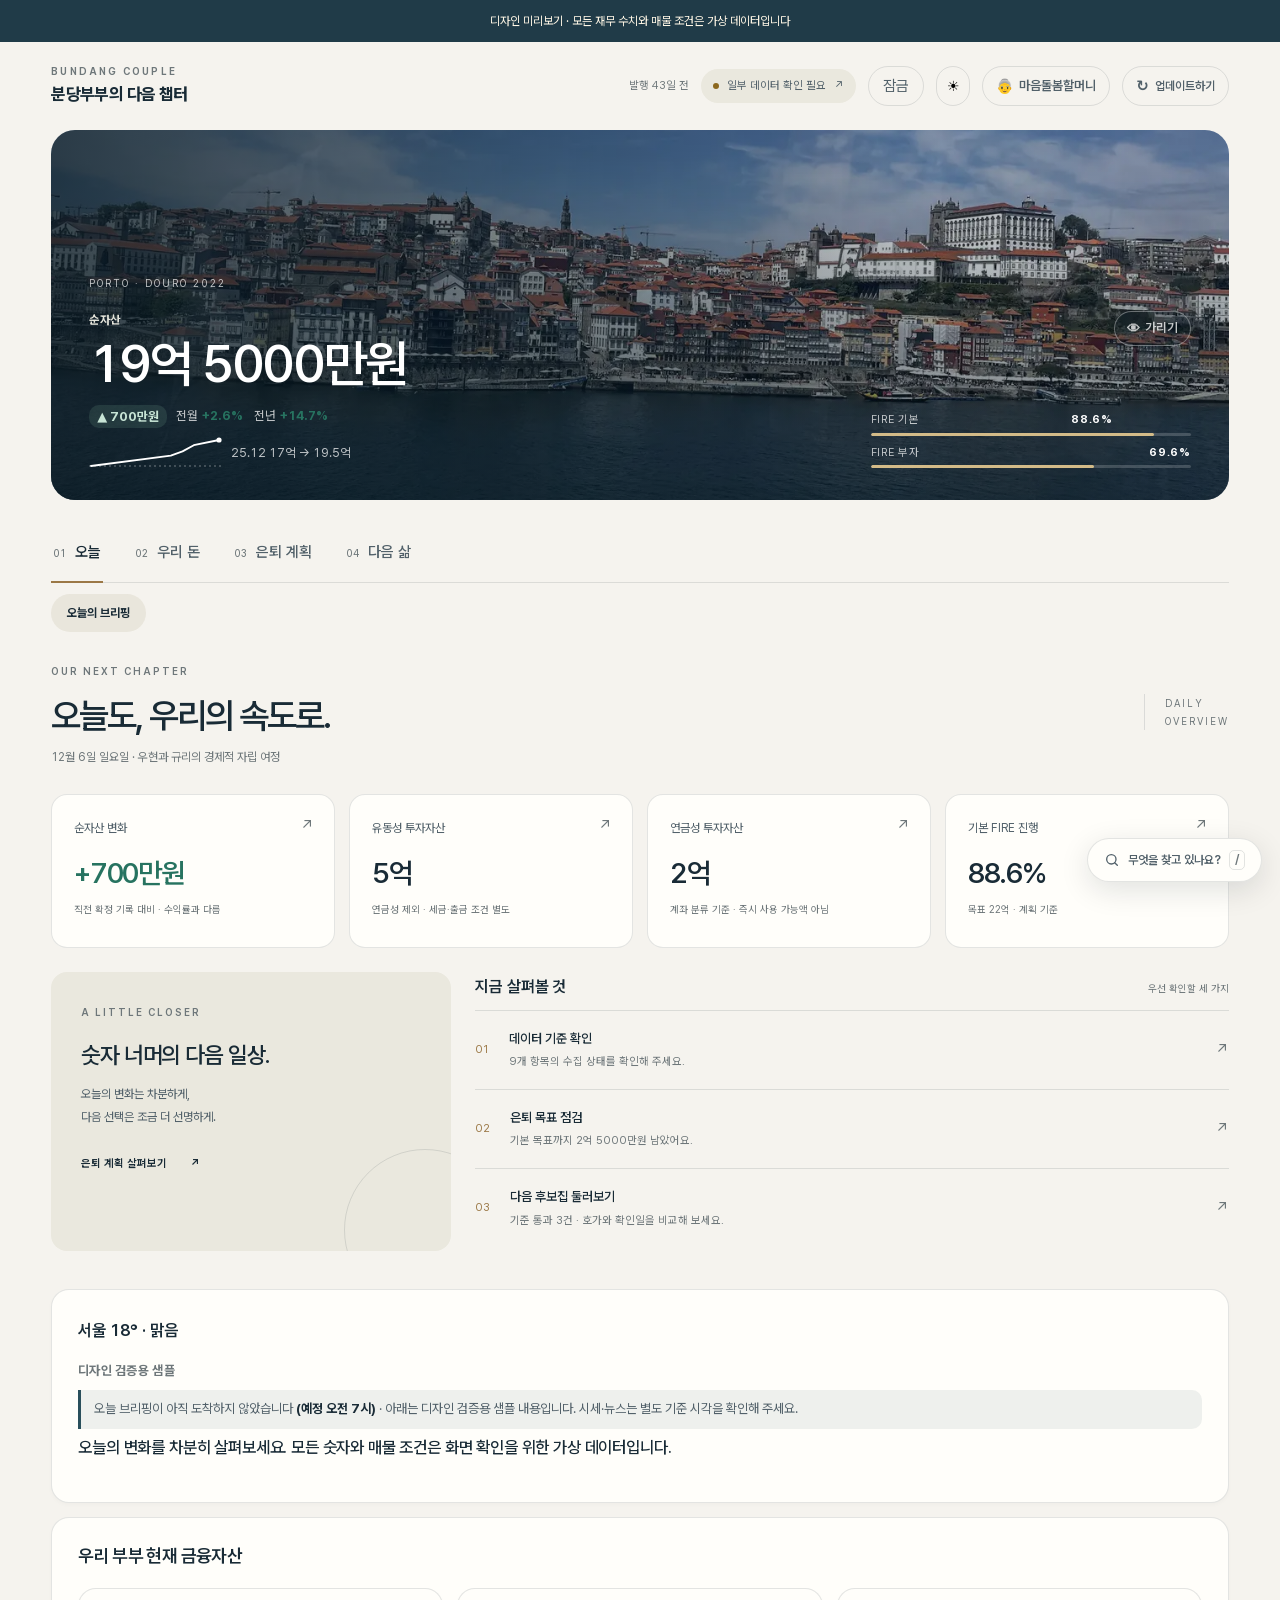
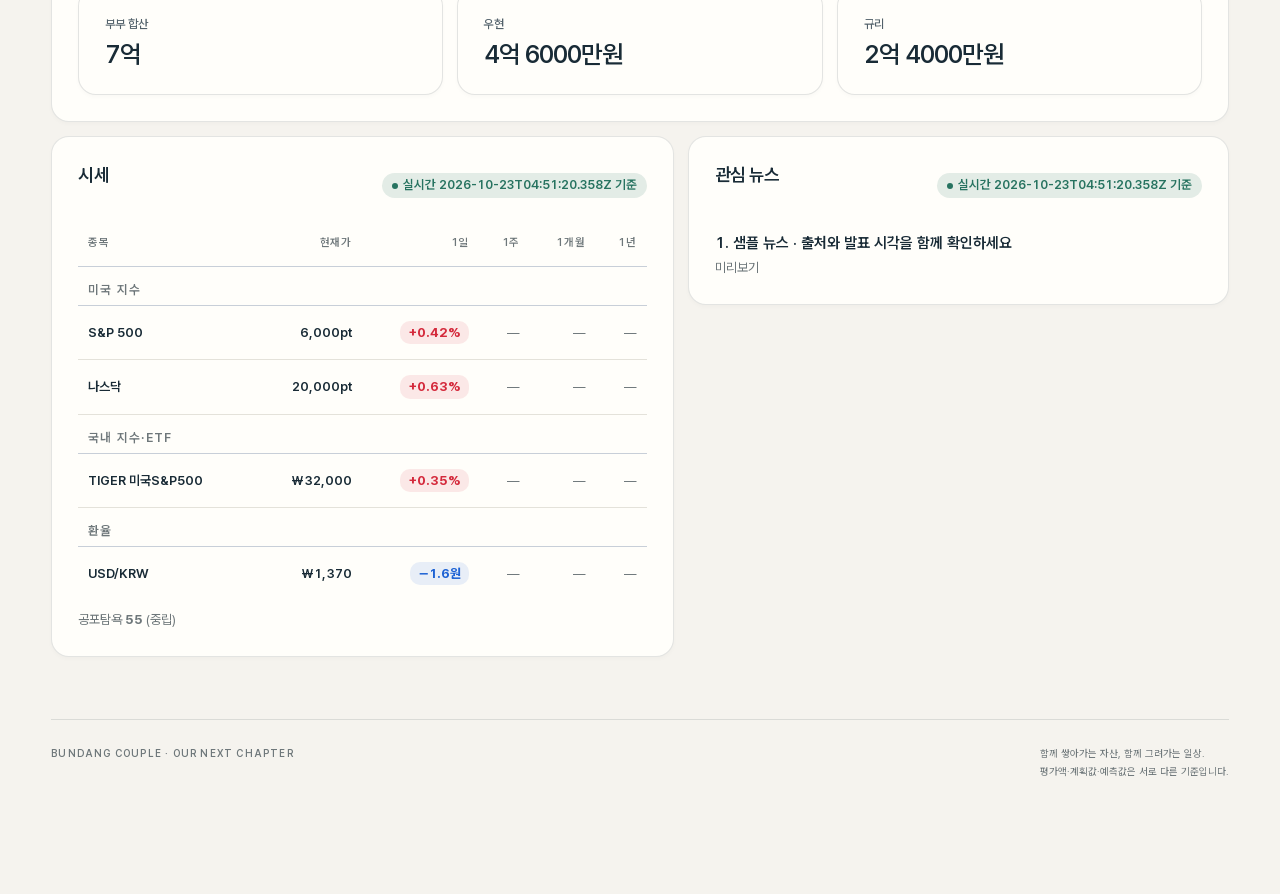
==== docs/preview-redesign/index.html @ 870671a9 "chore: add isolated synthetic redesign preview for visual QA" ====
<!DOCTYPE html>
<html lang="ko">
<head><base href="../"><meta name="robots" content="noindex,nofollow">
<meta charset="utf-8">
<meta name="viewport" content="width=device-width, initial-scale=1">
<meta name="robots" content="noindex">
<title>분당부부 대시보드</title>
<meta name="description" content="분당부부의 자산·FIRE 진척과 이사 후보를 한 화면에서 봅니다. 비밀번호로 잠긴 개인 대시보드입니다.">
<meta name="color-scheme" content="light dark">
<!-- 주소창·상태바 색을 페이지 배경과 맞춘다. 안 맞으면 모바일에서 위아래가 따로 논다. -->
<meta name="theme-color" content="#f6f7f9" media="(prefers-color-scheme: light)">
<meta name="theme-color" content="#0b0e12" media="(prefers-color-scheme: dark)">
<meta name="format-detection" content="telephone=no">
<!-- 홈 화면에 추가했을 때 브라우저 크롬 없이 앱처럼 뜬다 -->
<link rel="manifest" href="manifest.webmanifest">
<meta name="apple-mobile-web-app-capable" content="yes">
<meta name="apple-mobile-web-app-status-bar-style" content="black-translucent">
<meta name="apple-mobile-web-app-title" content="분당부부">
<!-- 파비콘은 외부 파일 없이 SVG 데이터 URI로. 요청 하나를 아끼고 다크에서도 또렷하다. -->
<link rel="icon" href="data:image/svg+xml,%3Csvg xmlns='http://www.w3.org/2000/svg' viewBox='0 0 64 64'%3E%3Crect width='64' height='64' rx='14' fill='%231f5fd0'/%3E%3Cpath d='M14 42 L26 28 L36 36 L50 20' fill='none' stroke='white' stroke-width='6' stroke-linecap='round' stroke-linejoin='round'/%3E%3C/svg%3E">
<link rel="apple-touch-icon" href="data:image/svg+xml,%3Csvg xmlns='http://www.w3.org/2000/svg' viewBox='0 0 64 64'%3E%3Crect width='64' height='64' rx='14' fill='%231f5fd0'/%3E%3Cpath d='M14 42 L26 28 L36 36 L50 20' fill='none' stroke='white' stroke-width='6' stroke-linecap='round' stroke-linejoin='round'/%3E%3C/svg%3E">
<!-- 히어로 이미지에 <link rel=preload>를 걸지 않는다. 크롬의 preload 스캐너는 뷰포트가
     정해지기 전에 돌아 media 조건을 무시하고 양쪽 파일을 다 받아버린다(실측 확인).
     이 페이지는 CSS가 통째로 인라인이라 스타일시트 왕복이 없어 preload 이득도 거의 없다. -->
<style>
  /* Pretendard 가변 — KS X 1001 한글 2,350자 + 라틴 + 명리 한자로 직접 서브셋(441KB).
     CDN을 쓰지 않는다: 외부 요청 0개 원칙을 지키고, 서드파티가 죽어도 글자가 안 깨진다.
     원본 2,057KB에서 줄인 것이고, 가변 1종(441KB)이 정적 3종(559KB)보다 가벼우면서
     이 페이지가 쓰는 400~800 굵기를 전부 커버한다.
     tnum을 살려 뒀다 — 숫자 자리 맞춤이 여기 달려 있어 본문·숫자를 한 폰트로 통일했다.
     swap: 폰트가 오기 전에도 시스템 글꼴로 먼저 읽힌다(빈 화면 없음). */
  @font-face {
    font-family: "Pretendard Subset";
    src: url("assets/font/pretendard-subset.woff2") format("woff2");
    font-weight: 45 930;
    font-style: normal;
    font-display: swap;
  }
  :root {
    /* 색 — 표면/잉크
       중립을 액센트(파랑) 쪽으로 살짝 기울인 냉색으로. 따뜻한 회색은 문서 느낌이 강했고,
       금융 계기판은 차가운 중립이 '정밀하다'는 인상을 준다. 액센트 계열은 그대로 잇는다. */
    --surface-1: #ffffff; --page: #f6f7f9;
    --ink-1: #11151b; --ink-2: #4a525e; --ink-muted: #87909c;
    --grid: #e0e4ea; --baseline: #c8cfd8; --border: rgba(17,21,27,0.10);
    /* 색 — 의미 */
    --pos: #0a7a3d; --neg: #c14340; --accent: #1f5fd0; --warn: #a9741a;

    /* 테마를 따르지 않는 색 — 아래 둘은 의도적으로 고정이다.
       ① 인트로: 항상 어두운 사진 위에 얹히므로 라이트/다크와 무관하다.
          테마 블록에 넣으면 라이트 모드에서 히어로가 깨진다.
       ② 스티키 메모: 종이 메모의 파스텔이라 테마가 바뀌어도 종이는 노랗다. */
    --intro-bg: #0a1826;
    --intro-sky-1: #2f6f9c; --intro-sky-2: #235c85;
    --intro-deep-1: #16466f; --intro-deep-2: #1e5680; --intro-deep-3: #17496a;
    --intro-deep-4: #103a54; --intro-deep-5: #0b2b3d;
    --intro-btn-ink: #123049;
    --intro-msg: #ffd6d1;
    --sticky-paper: #FFE08A; --sticky-cat: #7a5c00; --sticky-ink: #37322b;
    /* 의미색 배경 틴트 — 등락을 '색'만이 아니라 '형태(칩)'로도 읽히게 한다.
       색각 특성과 무관하게 훑을 때 시선에 걸리는 것이 목적. */
    --pos-bg: rgba(10,122,61,.10); --neg-bg: rgba(193,67,64,.10); --warn-bg: rgba(169,116,26,.12);
    /* 시세 방향 — 국내 증권 관례(상승 빨강·하락 파랑). --pos/--neg(우리에게 좋은가)와 다른 질문이다 */
    --rise: #d42a3c; --fall: #1d62d4; --rise-bg: rgba(212,42,60,.10); --fall-bg: rgba(29,98,212,.10);
    --accent-bg: rgba(31,95,208,.08);
    /* 색 — 자산 카테고리 (차트·칩 공용) */
    --c-re: #2a78d6; --c-us: #17a074; --c-kr: #e0961a; --c-cash: #0a9668;
    --c-vi: #6d5cd6; --c-debt: #c0645f;
    /* '지금 vs 은퇴' 비교 막대 전용 — 항목 색을 쓰지 않고 두 계열만 구분한다 */
    --cmp-now: #b9b7ae; --cmp-ret: #2a78d6;
    /* 표지 위를 지나가는 탭바의 유리 배경 */
    --nav-bg: rgba(252,252,251,.88);
    /* 내비게이션 전용 팔레트 — 제네시스식으로 조용하게. 시그니처는 구리색 한 줄이고,
       선택 표시는 색으로 소리치지 않고 '판(plate)'을 깔아 층을 만든다.
       --accent(파랑)를 쓰지 않는 이유: 그 파랑은 링크·포커스링의 색이라, 내비까지
       같은 색을 쓰면 '누를 수 있는 것'과 '지금 여기'가 한 색으로 뭉갠다. */
    --nav-accent: #9a6a3c;                  /* 구리 */
    /* 판을 흰색으로 두면 바 자체가 이미 거의 흰색이라 보이지 않는다.
       구리에서 파생한 옅은 톤을 깔아, 선택 표시와 시그니처를 한 몸으로 만든다. */
    --nav-on-bg: rgba(154,106,60,.10);
    --nav-on-line: rgba(154,106,60,.32);
    --nav-hover: rgba(17,21,27,.045);
    /* 하위호환 별칭 */
    --up: var(--pos); --down: var(--neg);
    /* ── 타이포 — 크기가 아니라 '역할'로 쓴다 ──────────────────────────────
       종전 스케일은 아래쪽에 뭉쳐 있었다. 13/12.5/11.5는 1.5px 안에 세 단계가
       겹쳐 사실상 구분이 안 되는데 전체 사용의 84%가 거기 몰렸고, 정작 h2(카드 제목)가
       본문과 같은 13px이라 위계가 없었다. 그래서 중간을 열고 아래를 정리한다.
         대제목 h1 › 중제목 h2 › 소제목 h3 › 본문 › 설명글 › 보조
       숫자는 제목과 다른 리듬이 필요해 별도 축(num-*)으로 뗀다. */
    --fs-display: clamp(32px, 5.2vw, 44px);  /* 인트로 히어로 */
    --fs-h1: 26px;      /* 대제목 — 사이트 타이틀 */
    --fs-h2: 19px;      /* 중제목 — 카드 제목 */
    --fs-h3: 16.5px;      /* 소제목 — 카드 안 구획·강조 라벨 */
    --fs-nav: 17px;     /* 탭 — 전역 길잡이라 본문보다 확실히 크게 */
    --fs-body: 14.5px;  /* 본문 · 표 셀 */
    --fs-cap: 13.5px;   /* 설명글 · 캡션 */
    --fs-micro: 12.5px; /* 배지 · 단위 — 최소한만 */
    --fs-num-xl: 32px;  /* 대표 KPI */
    --fs-num-lg: 25px;  /* 일반 KPI */
    --fs-num-md: 19.5px;  /* 보조 수치 */
    /* 하위호환 별칭 — 옛 이름을 새 역할로 잇는다 */
    --fs-hero: var(--fs-display); --fs-1: var(--fs-num-xl); --fs-2: var(--fs-num-lg);
    --fs-3: var(--fs-num-md); --fs-4: var(--fs-h3);
    --fs-sm: var(--fs-cap); --fs-xs: var(--fs-micro);
    /* 서체 축 — 본문(sans)과 데이터(mono)를 역할로 가른다.
       라벨·단위·시각·표 헤더를 모노+대문자+자간으로 쓰면 본문과 층이 갈리면서
       '계기판'의 인상이 생긴다. 웹폰트를 링크하면 CSP/오프라인에서 조용히 깨지므로
       설치 폰트 스택만 쓴다. */
    --sans: "Pretendard Subset", "Pretendard Variable", Pretendard,
            system-ui, -apple-system, "Segoe UI", "Apple SD Gothic Neo", sans-serif;
    /* 숫자도 같은 글꼴로. Pretendard에 tnum이 있어 자리가 맞고, OS마다 다른
       모노 스택을 쓰지 않아 화면이 어디서나 같아진다. */
    --mono: "Pretendard Subset", "Pretendard Variable", Pretendard,
            ui-monospace, "SF Mono", "Cascadia Mono", Consolas, monospace;
    /* 형태 */
    --r: 12px; --r-sm: 8px; --r-pill: 999px;
    --shadow: 0 1px 2px rgba(11,11,11,.04);
    --shadow-lift: 0 6px 18px rgba(11,11,11,.07);
    --flow-hi: rgba(42,120,214,.07);
    /* 움직임 — 한 곳에서 관리해 화면 전체가 같은 호흡으로 움직이게 */
    --ease: cubic-bezier(.22, .61, .36, 1);      /* 부드럽게 감속 */
    --ease-out: cubic-bezier(.16, 1, .3, 1);     /* 크게 튀어나오듯 */
    --dur-1: .16s; --dur-2: .28s; --dur-3: .45s;
  }
  /* 다크 팔레트 — OS 설정(수동 미지정 시) 또는 수동 토글(data-theme=dark) */
  @media (prefers-color-scheme: dark) { :root:not([data-theme]) {
      --surface-1: #141920; --page: #0b0e12;
      --ink-1: #eef1f5; --ink-2: #b3bcc8; --ink-muted: #7d8794;
      --grid: #242c36; --baseline: #38424e; --border: rgba(255,255,255,0.10);
      --pos: #3cb96a; --neg: #e0706c; --accent: #5b95ee; --warn: #d09a3a;
      --pos-bg: rgba(60,185,106,.14); --neg-bg: rgba(224,112,108,.14); --warn-bg: rgba(208,154,58,.16);
      --rise: #ff6b6f; --fall: #6aa6ff; --rise-bg: rgba(255,107,111,.15); --fall-bg: rgba(106,166,255,.15);
      --accent-bg: rgba(91,149,238,.13);
      --c-re: #4a92ea; --c-us: #22b184; --c-kr: #d99b2c; --c-cash: #17a877;
      --c-vi: #9689ec; --c-debt: #d68a86;
      --cmp-now: #55544f; --cmp-ret: #4a92ea;
      --nav-bg: rgba(20,20,19,.86);
      --nav-accent: #c89b6a;                /* 어두운 바탕에선 구리를 한 단계 밝게 */
      --nav-on-bg: rgba(200,155,106,.15);
      --nav-on-line: rgba(200,155,106,.34);
      --nav-hover: rgba(255,255,255,.05);
      --shadow: none; --shadow-lift: 0 6px 20px rgba(0,0,0,.45);
      --flow-hi: rgba(74,146,234,.12);
  } }
  :root[data-theme="dark"] {
      --surface-1: #141920; --page: #0b0e12;
      --ink-1: #eef1f5; --ink-2: #b3bcc8; --ink-muted: #7d8794;
      --grid: #242c36; --baseline: #38424e; --border: rgba(255,255,255,0.10);
      --pos: #3cb96a; --neg: #e0706c; --accent: #5b95ee; --warn: #d09a3a;
      --pos-bg: rgba(60,185,106,.14); --neg-bg: rgba(224,112,108,.14); --warn-bg: rgba(208,154,58,.16);
      --rise: #ff6b6f; --fall: #6aa6ff; --rise-bg: rgba(255,107,111,.15); --fall-bg: rgba(106,166,255,.15);
      --accent-bg: rgba(91,149,238,.13);
      --c-re: #4a92ea; --c-us: #22b184; --c-kr: #d99b2c; --c-cash: #17a877;
      --c-vi: #9689ec; --c-debt: #d68a86;
      --cmp-now: #55544f; --cmp-ret: #4a92ea;
      --nav-bg: rgba(20,20,19,.86);
      --nav-accent: #c89b6a;                /* 어두운 바탕에선 구리를 한 단계 밝게 */
      --nav-on-bg: rgba(200,155,106,.15);
      --nav-on-line: rgba(200,155,106,.34);
      --nav-hover: rgba(255,255,255,.05);
      --shadow: none; --shadow-lift: 0 6px 20px rgba(0,0,0,.45);
      --flow-hi: rgba(74,146,234,.12);
  }
  /* data-theme="light"는 별도 변수 불필요 — :root 기본(라이트)이 그대로 적용되고
     위 OS-다크 규칙은 :not([data-theme])라 무효화된다 */
  * { box-sizing: border-box; margin: 0; }
  body {
    background: var(--page); color: var(--ink-1);
    font-family: var(--sans);
    /* tnum·kern을 폰트 차원에서 켠다. tabular-nums만으로는 폰트가 지원해도
       브라우저가 늘 적용하지는 않는다. */
    font-feature-settings: "tnum" 1, "kern" 1;
    font-size: var(--fs-body); line-height: 1.5;
    --pad: 20px;   /* 표지·탭바가 이 여백을 뚫고 화면 끝까지 나갈 때 쓴다 */
    padding: 22px var(--pad) 60px; max-width: 1200px; margin: 0 auto;
    -webkit-font-smoothing: antialiased;
  }

  /* ── 데이터 표기 유틸 ──────────────────────────────────────────────────
     .u-mono  : 라벨·단위·시각 등 '기계가 읽어준 값'에 붙이는 축
     .chip    : 등락을 형태로 감싼다 (색만으로 의미를 지지 않게)
     .live-dot: 실시간 여부를 점 하나로 — 문구보다 먼저 눈에 걸린다 */
  .u-mono { font-family: var(--mono); font-variant-numeric: tabular-nums; }
  .u-label { font-family: var(--mono); font-size: var(--fs-micro); font-weight: 700;
             letter-spacing: .1em; text-transform: uppercase; color: var(--ink-muted); }
  /* 이름 주의: 표 안 `td .chip`은 이미 8×8 범례 점으로 쓰이고 있다.
     같은 이름을 쓰면 표에서 짓눌리므로 등락 칩은 .delta-chip으로 분리한다. */
  .delta-chip { display: inline-flex; align-items: center; gap: 4px; font-weight: 700;
          font-size: var(--fs-cap); padding: 2px 8px; border-radius: var(--r-sm);
          font-variant-numeric: tabular-nums; white-space: nowrap; }
  .delta-chip.up { background: var(--pos-bg); color: var(--pos); }
  .delta-chip.dn { background: var(--neg-bg); color: var(--neg); }
  .delta-chip.flat { background: var(--accent-bg); color: var(--ink-2); }
  /* 표 안에서도 배경 틴트가 유지되도록 크기 규칙을 명시적으로 되돌린다 */
  td .delta-chip { width: auto; height: auto; border-radius: var(--r-sm); margin-right: 0; vertical-align: baseline; }

  /* 헤더 */
  header { display: flex; flex-wrap: wrap; align-items: center; gap: 8px 12px; margin-bottom: 20px; }
  h1 { font-size: var(--fs-h1); font-weight: 750; letter-spacing: -0.02em; }
  /* 화면에는 없고 스크린리더만 읽는 라벨 */
  .sr-only { position:absolute; width:1px; height:1px; padding:0; margin:-1px;
             overflow:hidden; clip:rect(0 0 0 0); white-space:nowrap; border:0; }
  .meta { color: var(--ink-muted); font-size: var(--fs-cap); font-variant-numeric: tabular-nums; }
  /* 헤더 상태 — '지금 값인가'를 점 하나로 먼저 말한다 */
  #updated { display: inline-flex; align-items: center; gap: 10px; flex-wrap: wrap; }
  .hdr-live { display: inline-flex; align-items: center; gap: 5px; font-family: var(--mono);
              font-size: var(--fs-micro); font-weight: 700; letter-spacing: .04em;
              color: var(--pos); background: var(--pos-bg); padding: 3px 9px; border-radius: var(--r-pill); }
  /* 20분이 넘으면 초록을 거둔다 — 10분 주기가 멈췄다는 신호다 */
  .hdr-live.stale { color: var(--warn); background: var(--warn-bg, transparent); }
  .hdr-live { cursor: help; }
  .hdr-live .dot { width: 6px; height: 6px; border-radius: 50%; background: currentColor; }
  /* 두 시각이 붙어 읽히지 않게 — '실시간 10:00스냅샷 07:51'로 뭉쳐 보였다 */
  .hdr-snap { font-family: var(--mono); font-size: var(--fs-micro); color: var(--ink-muted);
    margin-left: 10px; padding-left: 10px; border-left: 1px solid var(--border); }
  #theme { margin-left: auto; width: 34px; height: 34px; display: inline-flex; align-items: center; justify-content: center;
           font-size: var(--fs-h3); cursor: pointer; background: var(--surface-1); border: 1px solid var(--border);
           border-radius: var(--r-sm); transition: border-color .15s; padding: 0; }
  #theme:hover { border-color: var(--accent); }
  /* 🌙 오른쪽에 붙는 것들은 저마다 auto를 갖지 않게 한다 — 하나라도 auto면 그 앞에서
     간격이 벌어져 버튼들이 흩어진다. 밀어내는 역할은 #theme 하나가 맡는다. */
  #theme ~ #granny, #theme ~ #refresh { margin-left: 0; }
  /* 높이를 못 박는다 — a는 content-box, button은 border-box라 같은 padding으로도
     2px 어긋나 나란히 두면 눈에 띈다. */
  #granny, #refresh { box-sizing: border-box; height: 34px;
             display: inline-flex; align-items: center; gap: 6px;
             font-family: inherit; font-size: var(--fs-sm); font-weight: 600; color: var(--ink-2); cursor: pointer;
             background: var(--surface-1); border: 1px solid var(--border); border-radius: var(--r-sm); padding: 0 13px;
             transition: color .15s, border-color .15s; }
  #refresh { margin-left: auto; }
  #granny { text-decoration: none; }
  #granny:hover, #refresh:hover { border-color: var(--accent); color: var(--accent); }
  #refresh:disabled { cursor: default; opacity: .6; }
  #refresh .ic { font-size: var(--fs-body); line-height: 1; }
  #refresh.spin .ic { animation: spin .8s linear infinite; }
  @keyframes spin { to { transform: rotate(360deg); } }

  #toast { position: fixed; left: 50%; bottom: 26px; transform: translateX(-50%) translateY(20px);
           background: var(--ink-1); color: var(--page); font-size: var(--fs-body); font-weight: 500;
           padding: 10px 18px; border-radius: var(--r-pill); opacity: 0; pointer-events: none;
           transition: opacity .25s, transform .25s; z-index: 30; }
  #toast.on { opacity: 1; transform: translateX(-50%) translateY(0); }
  /* 업데이트 직후 짧은 하이라이트 */
  .flash-in { animation: flashIn .7s ease; }
  #updated.flash-in { animation: flashText .9s ease; }
  @keyframes flashIn { 0% { opacity: .35; } 100% { opacity: 1; } }
  @keyframes flashText { 0%,100% { color: var(--ink-muted); } 30% { color: var(--pos); font-weight: 700; } }

  /* ── 히어로 밴드 ────────────────────────────────────────────────────────
     표면 3단계 중 최상위. 좌측 액센트 레일 + 옅은 그라데이션으로 '여기가 제일 중요'를
     형태로 말한다 (일반 카드는 테두리만, 하위 블록은 여백만). */
  .heroband { background: var(--surface-1); border: 1px solid var(--border);
              border-left: 3px solid var(--accent); border-radius: var(--r);
              padding: 15px 18px; margin-bottom: 16px; box-shadow: var(--shadow);
              background-image: linear-gradient(180deg, var(--accent-bg), transparent 62%);
              display: grid; gap: 14px 26px; grid-template-columns: 1fr; align-items: center; }
  @media (min-width: 720px) { .heroband { grid-template-columns: minmax(210px, auto) 1fr; } }
  .hb-main .u-label { display: block; margin-bottom: 3px; }
  /* ── 순자산 가리기 ────────────────────────────────────────────────────
     회사에서 열 때 숫자가 대뜸 보이지 않게 접을 수 있다. 값을 지우는 게 아니라
     흐리게 덮는다 — 다시 펼 때 새로 그릴 필요가 없고 카드 높이도 안 흔들린다.
     blur만 쓰면 글자 윤곽으로 자릿수가 읽히므로 색까지 눕혀 완전히 가린다. */
  .heroband { position: relative; cursor: pointer; }
  .heroband .hb-val, .heroband .hb-deltas, .heroband .hb-gauges { transition: filter .18s, opacity .18s; }
  .hb-off .hb-val, .hb-off .hb-deltas, .hb-off .hb-gauges {
    filter: blur(9px); opacity: .30; user-select: none; pointer-events: none; }
  .hb-off .hb-val { color: var(--ink-muted); }
  .hb-toggle { position: absolute; top: 10px; right: 12px; z-index: 2;
    display: inline-flex; align-items: center; gap: 5px; cursor: pointer;
    font-family: inherit; font-size: var(--fs-micro); font-weight: 600;
    color: var(--ink-muted); background: var(--surface-1);
    border: 1px solid var(--border); border-radius: var(--r-pill); padding: 3px 9px; }
  .hb-toggle:hover { color: var(--accent); border-color: var(--accent); }
  /* 넓은 화면에선 이 버튼이 오른쪽 열(FIRE 게이지)의 첫 줄 위에 뜬다 — 'FIRE 기본 76.1%'의
     숫자가 버튼에 가려졌다(2026-10 점검). 첫 머리줄만 버튼 폭만큼 비켜 세로 배치는 그대로 둔다. */
  @media (min-width: 720px) { .hb-gauges > :first-child .hb-g-head { padding-right: 84px; } }
  @media (prefers-reduced-motion: reduce) {
    .heroband .hb-val, .heroband .hb-deltas, .heroband .hb-gauges { transition: none; }
  }
  .hb-val { font-size: var(--fs-num-xl); font-weight: 800; letter-spacing: -.03em;
            line-height: 1.1; font-variant-numeric: tabular-nums; }
  .hb-deltas { display: flex; align-items: center; gap: 9px; flex-wrap: wrap; margin-top: 7px; }
  .hb-sub { font-family: var(--mono); font-size: var(--fs-micro); color: var(--ink-muted);
            display: flex; gap: 11px; flex-wrap: wrap; }
  .hb-sub b { font-weight: 700; font-variant-numeric: tabular-nums; }
  /* FIRE 게이지 — '얼마나 왔나'를 막대로. 숫자만 있을 때보다 진척이 즉시 읽힌다. */
  .hb-gauges { display: grid; gap: 9px; }
  .hb-g-head { display: flex; justify-content: space-between; align-items: baseline;
               font-family: var(--mono); font-size: var(--fs-micro); color: var(--ink-muted);
               letter-spacing: .06em; margin-bottom: 4px; }
  .hb-g-head b { color: var(--ink-1); font-weight: 700; font-variant-numeric: tabular-nums; }
  .hb-track { height: 6px; border-radius: var(--r-pill); background: var(--grid); overflow: hidden; }
  .hb-fill { height: 100%; border-radius: var(--r-pill); }
  @media (prefers-reduced-motion: no-preference) {
    .hb-fill { transition: width var(--dur-3) var(--ease); }
  }

  /* 탭 */
  /* overflow-x:auto 는 CSS 규칙상 overflow-y 도 auto 로 만든다 — 탭 높이가 살짝 넘치면
     세로 스크롤바(▲▼)가 생긴다. y는 hidden으로 막고, 좁은 화면용 가로 스크롤은 남기되 막대는 숨긴다. */
  /* ── 표지 ────────────────────────────────────────────────────────────────
     매일 아침 30초 보는 계기판이라 한 화면을 통째로 쓰지 않는다(62vh). 스크롤 없이도
     순자산이 보이면서, 사진은 사진대로 살아 있는 절충. */
  #cover { position: relative; height: 62svh; min-height: 340px; max-height: 620px;
    margin: -18px calc(-1 * var(--pad)) 0; overflow: hidden;
    display: flex; align-items: flex-end; isolation: isolate; }
  #cover[hidden] { display: none; }
  .cover-stack { position: absolute; inset: 0; z-index: 0; background: #0a1826; }
  /* 두 겹을 겹쳐 두고 서로 페이드 — 교체 순간 배경이 비지 않는다 */
  .cover-layer { position: absolute; inset: 0; overflow: hidden;
    /* 전환 1.0s — 머무는 시간(5s)의 5분의 1. 1.6s이면 슬롯의 3분의 1이 흐릿한
       중간 상태가 되어 사진이 또렷하게 서 있는 시간이 모자란다. */
    opacity: 0; transition: opacity 1.0s var(--ease); will-change: opacity; }
  .cover-layer.on { opacity: 1; }
  /* 세로 사진은 가로 띠에 넣으면 인물만 크게 잘려 배경이 안 보인다. 그래서 사진 전체를
     담고(contain), 남는 좌우는 같은 사진을 흐리게 깔아 메운다. 얼굴이 작아지고
     주변 풍경이 드러난다 — 2026-08-24 요청. 가로 사진은 종전대로 꽉 채운다. */
  .cl-blur, .cl-main { position: absolute; inset: 0; background-repeat: no-repeat; }
  .cl-blur { background-size: cover; background-position: center;
    filter: blur(26px) saturate(115%) brightness(.62); transform: scale(1.14); }
  .cl-main { background-size: cover; }
  .cover-layer.fit .cl-main { background-size: contain; background-position: center; }
  /* 줌 9s — 한 장이 보이는 시간(5s + 전환 1s)에 3분의 2쯤 나아간다.
     24s였을 땐 5분의 1만 재생돼 움직임이 눈에 잡히지 않았다. */
  .cover-layer.kb .cl-main { animation: coverZoom 9s ease-out forwards; }
  @keyframes coverZoom { from { transform: scale(1.06); } to { transform: scale(1); } }
  .cover-layer video { width: 100%; height: 100%; object-fit: cover; display: block; }
  /* 글자가 앉는 아래쪽만 눌러 준다 — 사진 위쪽(하늘)은 그대로 살린다 */
  .cover-scrim { position: absolute; inset: 0; z-index: 1; pointer-events: none;
    background: linear-gradient(180deg, rgba(8,18,28,.30) 0%, rgba(8,18,28,0) 34%,
                rgba(8,18,28,.42) 68%, rgba(8,18,28,.82) 100%); }
  .cover-body { position: relative; z-index: 2; width: 100%;
    padding: 0 var(--pad) 18px; }
  .cover-cap { font-family: var(--mono); font-size: var(--fs-micro); letter-spacing: .14em;
    text-transform: uppercase; color: rgba(255,255,255,.72); margin-bottom: 10px; }
  /* 사진 위에서는 밴드가 유리판이 된다 — 페이지 배경색을 전제로 만든 색을 덮는다 */
  #cover .heroband { background: rgba(12,18,26,.42); border-color: rgba(255,255,255,.16);
    backdrop-filter: blur(14px) saturate(120%); -webkit-backdrop-filter: blur(14px) saturate(120%);
    box-shadow: 0 18px 50px rgba(0,0,0,.35); }
  #cover .heroband, #cover .hb-val, #cover .hb-g-head b { color: #fff; }
  #cover .u-label, #cover .hb-sub, #cover .hb-g-head { color: rgba(255,255,255,.72); }
  #cover .hb-track { background: rgba(255,255,255,.18); }
  #cover .hb-toggle { color: rgba(255,255,255,.75); border-color: rgba(255,255,255,.28); }
  @media (prefers-reduced-motion: reduce) {
    .cover-layer { transition: none; }
    .cover-layer.kb { animation: none; }
  }

  .tabs { display: flex; gap: 4px; margin-bottom: 18px; border-bottom: 1px solid var(--border);
          overflow-x: auto; overflow-y: hidden; scrollbar-width: none; -ms-overflow-style: none;
          /* 표지 위로 떠서 따라다닌다. 제네시스는 스크롤해도 투명하지만 그 아래는 끝까지
             사진이다 — 우리 아래는 표와 숫자라 투명하면 글자가 겹쳐 읽힌다. 유리로 간다. */
          position: sticky; top: 0; z-index: 30;
          background: var(--nav-bg); backdrop-filter: blur(14px) saturate(130%);
          -webkit-backdrop-filter: blur(14px) saturate(130%);
          margin-left: calc(-1 * var(--pad)); margin-right: calc(-1 * var(--pad));
          padding-left: var(--pad); padding-right: var(--pad);
          /* 판이 숨 쉴 위아래 여백. 이게 없으면 선택 표시가 바에 꽉 끼어 답답하다. */
          padding-top: 6px; padding-bottom: 6px; }
  .tabs::-webkit-scrollbar { display: none; }
  /* 좁은 화면에서 탭이 넘칠 때, 잘린 쪽 가장자리를 흐리게 해 '더 있다'를 알린다.
     스크롤바를 숨겼으니 이 신호마저 없으면 나머지 탭의 존재를 모른다.
     한 규칙 + 변수 두 개로 좌/우를 따로 켠다 (JS가 스크롤 위치를 보고 토글). */
  .tabs { --fade-l: 0px; --fade-r: 0px;
          -webkit-mask-image: linear-gradient(90deg, transparent 0, #000 var(--fade-l),
                              #000 calc(100% - var(--fade-r)), transparent 100%);
          mask-image: linear-gradient(90deg, transparent 0, #000 var(--fade-l),
                      #000 calc(100% - var(--fade-r)), transparent 100%); }
  .tabs.fade-l { --fade-l: 30px; }
  .tabs.fade-r { --fade-r: 30px; }
  /* 비활성 탭은 --ink-muted였다. 유리 바 위에서 대비가 모자라 메뉴 영역 자체가
     흐릿하게 묻혔다(2026-08 제보). 본문 계열(--ink-2)로 올려 '읽히는 것'을 먼저 만든다.
     자간은 제네시스처럼 살짝 벌린다 — 짧은 한글 라벨이 덩어리로 뭉치지 않고 또렷해진다. */
  .tab { position: relative; background: none; border: none; cursor: pointer; font-family: inherit;
         white-space: nowrap; font-size: var(--fs-nav); font-weight: 600; color: var(--ink-2);
         /* 세로 12px — 판을 넣느라 11px로 줄였더니 터치 높이가 42px로 떨어졌다.
            손가락으로 누르는 표적은 44px 아래로 내리지 않는다. */
         padding: 12px 18px; border-radius: 10px; letter-spacing: .012em;
         transition: color var(--dur-1) var(--ease), background var(--dur-1) var(--ease),
                     box-shadow var(--dur-1) var(--ease); }
  /* 선택 표시는 색이 아니라 '판'으로 한다. 종전엔 2.5px 밑줄 하나뿐이라 어느 메뉴에
     있는지가 한눈에 안 잡혔다.
     판 안에 구리 밑줄까지 겹쳐 봤지만 부산했다 — 판이 이미 '여기'라고 말하는데 줄이
     한 번 더 말한다. 제네시스는 둘 중 하나만 쓴다. 판과 구리 실테두리만 남긴다. */
  .tab:hover { color: var(--ink-1); background: var(--nav-hover); }
  .tab.on { color: var(--ink-1); font-weight: 700;
            background: var(--nav-on-bg);
            box-shadow: inset 0 0 0 1px var(--nav-on-line); }
  .tab:focus-visible { outline: 2px solid var(--accent); outline-offset: -3px; border-radius: 6px; }
  /* 키보드 포커스 기본값 — 탭에만 있던 링을 나머지 조작 요소로 넓힌다.
     :focus-visible이라 마우스 클릭에는 링이 뜨지 않고 키보드 이동에만 보인다. */
  button:focus-visible, a:focus-visible, [tabindex]:focus-visible, summary:focus-visible {
    outline: 2px solid var(--accent); outline-offset: 2px; border-radius: var(--r-sm); }

  /* 탭 전환 — 내용이 아래에서 살짝 떠오르며 들어온다. 갈아끼운 티가 나야 방금 바뀐 걸 안다. */
  @keyframes tabIn { from { opacity: 0; transform: translateY(8px); } to { opacity: 1; transform: none; } }
  .tab-panel-in { animation: tabIn var(--dur-3) var(--ease-out) both; }

  .tab .t-short { display: none; }
  @media (max-width: 560px) {
    /* 폰 폭에선 탭 여덟 개가 화면 두 개 반이라 '투자 포트폴리…'처럼 잘려 보였다.
       짧은 이름으로 바꾼다 — 스크린리더는 aria-label로 원래 이름을 그대로 읽는다. */
    .tab .t-full { display: none; }
    .tab .t-short { display: inline; }
    .tab { padding: 12px 14px; }
    /* 헤더가 다섯 줄(제목·실시간·스냅샷·환율+버튼·업데이트)이었다. 실시간을 받았으면
       스냅샷 시각은 보조라 접고, 업데이트 버튼은 아이콘만 남겨 다른 버튼과 한 줄에 둔다. */
    .hdr-snap.secondary { display: none; }
    #refresh .lb { display: none; }
    #refresh { padding: 0 10px; }
  }

  /* 카드 */
  .cards { display: grid; grid-template-columns: repeat(auto-fit, minmax(190px, 1fr)); gap: 12px; margin-bottom: 16px; }
  .card { background: var(--surface-1); border: 1px solid var(--border); border-radius: var(--r);
          padding: 16px 18px; box-shadow: var(--shadow);
          transition: transform var(--dur-2) var(--ease), box-shadow var(--dur-2) var(--ease),
                      border-color var(--dur-2) var(--ease); }
  /* KPI 카드만 살짝 떠오른다 — 섹션 카드(section.card)는 문서라 들썩이면 산만하다.
     그림자 색은 테마 변수(--shadow-lift)로 빼서 라이트·다크가 각자 맞는 농도를 갖는다. */
  .cards > .card:hover { transform: translateY(-2px); border-color: var(--baseline);
                         box-shadow: var(--shadow-lift); }
  section.card { margin-bottom: 14px; }

  /* 스크롤 진입 — 화면에 들어올 때 한 번만 떠오른다. 아래로 내려갈수록 카드가
     차례로 나타나 페이지에 리듬이 생긴다. 이미 본 것은 다시 움직이지 않는다. */
  .reveal { opacity: 0; transform: translateY(14px);
            transition: opacity var(--dur-3) var(--ease-out), transform var(--dur-3) var(--ease-out); }
  .reveal.seen { opacity: 1; transform: none; }

  /* 움직임을 줄여달라고 한 사용자에겐 전부 끈다 — 접근성 기본값 */
  @media (prefers-reduced-motion: reduce) {
    *, *::before, *::after { animation-duration: .001ms !important; animation-iteration-count: 1 !important;
                             transition-duration: .001ms !important; scroll-behavior: auto !important; }
    .reveal { opacity: 1; transform: none; }
  }
  .card .label { font-size: var(--fs-cap); color: var(--ink-2); margin-bottom: 7px; font-weight: 500; }
  /* KPI 숫자는 한 축(num-lg)으로 고정한다 — 종전엔 개요 탭만 23px, 나머지 탭은 26px이라
     탭을 옮길 때마다 같은 성격의 숫자가 커졌다 작아졌다 했다. hero도 같은 행에 서므로 같은 크기. */
  .card .value { font-size: var(--fs-num-lg); font-weight: 700; line-height: 1.12;
                 letter-spacing: -0.02em; font-variant-numeric: tabular-nums; }
  .card .sub { font-size: var(--fs-cap); color: var(--ink-muted); margin-top: 7px; font-variant-numeric: tabular-nums; }
  .delta-up { color: var(--pos); } .delta-down { color: var(--neg); }
  .delta-none { color: var(--ink-muted); }
  /* 순자산·총자산·부채 카드 — 전일·전월·전년 델타 정돈 (값 크기는 .card .value로 통일) */
  .kpi-deltas { display: flex; flex-wrap: wrap; gap: 2px 12px; }
  .kpi-deltas .kd { white-space: nowrap; }
  .kpi-deltas .kd i { color: var(--ink-muted); font-style: normal; margin-right: 2px; }
  .kpi-deltas .kd b { font-weight: 600; font-variant-numeric: tabular-nums; }
  /* 예상 건강보험료 상세 */
  .hi-head { display: flex; flex-wrap: wrap; align-items: baseline; gap: 6px 14px; margin-bottom: 14px; }
  .hi-big { font-size: var(--fs-1); font-weight: 700; font-variant-numeric: tabular-nums; letter-spacing: -.015em; }
  .hi-big small { font-size: var(--fs-4); font-weight: 600; color: var(--ink-muted); margin-left: 2px; }
  .hi-sub { font-size: var(--fs-sm); color: var(--ink-muted); font-variant-numeric: tabular-nums; }
  .hi-grid { display: grid; grid-template-columns: repeat(auto-fit, minmax(300px, 1fr)); gap: 12px; }
  .hi-panel { background: var(--page); border: 1px solid var(--border); border-radius: var(--r); padding: 14px 15px; }
  .hi-h { font-size: var(--fs-body); font-weight: 600; color: var(--ink-2); margin-bottom: 9px; }
  .hi-tbl { width: 100%; border-collapse: collapse; font-size: var(--fs-sm); }
  .hi-tbl td { padding: 7px 4px; border-bottom: 1px solid var(--grid); vertical-align: top; }
  #flow-table { width: 100%; border-collapse: collapse; font-size: var(--fs-body); }
  /* --line은 어디에도 정의된 적이 없어 이 테두리가 통째로 무효였다(선이 안 그려짐).
     다른 표와 같은 토큰(--grid)으로 맞춘다. */
  #flow-table th, #flow-table td { padding: 9px 10px; border-bottom: 1px solid var(--grid); }
  #flow-table thead th { color: var(--ink-muted); font-weight: 600; text-align: left; white-space: nowrap; }
  #flow-table td.num, #flow-table th.num { text-align: right; white-space: nowrap; font-variant-numeric: tabular-nums; }
  #flow-table tbody tr:last-child td { border-bottom: 0; }
  #flow-table .th-sub { display: block; font-size: var(--fs-micro); color: var(--ink-muted); font-weight: 400; }
  /* 순잉여는 굵게, 저축률은 열 전체를 옅게 깔아 눈이 먼저 가게 한다 */
  #flow-table td.flow-surplus { font-weight: 700; }
  #flow-table td.flow-rate { font-weight: 700; color: var(--accent); background: var(--flow-hi); }
  .hi-tbl td.num { text-align: right; white-space: nowrap; font-variant-numeric: tabular-nums; width: 1%; padding-left: 12px; }
  .hi-name { word-break: keep-all; }
  .hi-why { color: var(--ink-muted); font-size: var(--fs-cap); line-height: 1.45; margin-top: 3px; word-break: keep-all; }
  .hi-tbl tr.hi-tot td { border-top: 2px solid var(--border); border-bottom: none; color: var(--ink-1); }
  .hi-tbl tr:last-child td { border-bottom: none; }
  #detail td small { font-size: var(--fs-xs); font-weight: 500; opacity: 0.85; }
  /* 지금 vs 은퇴 비교 (표준 카테고리) */
  .cmp-head { display: flex; flex-wrap: wrap; align-items: baseline; gap: 6px 14px; margin-bottom: 14px; font-size: var(--fs-body); }
  .cmp-head b { font-weight: 700; font-variant-numeric: tabular-nums; }
  .kind-dot { font-size: 10px; margin-left: 4px; vertical-align: 1px; cursor: help; }
  /* 브릿지(폭포) — 지금 월평균에서 은퇴 월평균까지 요인별 누적 */
  .brg-row { display: grid; grid-template-columns: 116px 1fr 74px; gap: 10px; align-items: center; padding: 5px 0; }
  .brg-name { font-size: var(--fs-body); font-weight: 600; white-space: nowrap; overflow: hidden; text-overflow: ellipsis; }
  .brg-track { position: relative; height: 19px; background: var(--grid); border-radius: 4px; }
  .brg-fill { position: absolute; top: 0; height: 100%; border-radius: 3px; min-width: 2px; transition: width .5s ease, left .5s ease; }
  .brg-up { background: var(--neg); }
  .brg-down { background: var(--pos); }
  .brg-base { background: var(--accent); opacity: .55; }
  .brg-end { opacity: 1; }
  .brg-v { font-size: var(--fs-sm); text-align: right; font-variant-numeric: tabular-nums; color: var(--ink-2); }
  .brg-strong { font-weight: 700; color: var(--ink-1); }
  .cmp-row { display: grid; grid-template-columns: 92px 1fr 60px; gap: 10px; align-items: center; padding: 6px 0; }
  .cmp-name { font-size: var(--fs-body); font-weight: 600; white-space: nowrap; overflow: hidden; text-overflow: ellipsis; }
  .cmp-track { display: flex; flex-direction: column; gap: 3px; }
  .cmp-line { display: flex; align-items: center; gap: 6px; height: 15px; }
  .cmp-fill { height: 100%; border-radius: 3px; min-width: 2px; transition: width .5s ease; }
  .cmp-v { font-size: var(--fs-xs); font-variant-numeric: tabular-nums; color: var(--ink-2); white-space: nowrap; }
  .cmp-diff { font-size: var(--fs-sm); font-weight: 700; text-align: right; font-variant-numeric: tabular-nums; }
  #detail .sum-row td { background: var(--page); border-top: 1.5px solid var(--baseline);
                        padding-top: 11px; padding-bottom: 11px; }
  #detail .sum-row td:first-child { font-size: var(--fs-body); }
  #detail .sum-row .sum-net { color: var(--ink-1); }
  #detail .sum-row:last-child td { border-top: 2px solid var(--baseline); border-bottom: none; }
  /* 순자산 → FIRE 목표 게이지 (hero 카드) */

  /* 섹션 타이틀 */
  /* 카드 제목 — 종전엔 본문과 같은 크기·흐린 색이라 구획이 안 보였다.
     크기·굵기·색을 함께 올려 '여기서 새 이야기가 시작된다'를 분명히 한다. */
  h2 { font-size: var(--fs-h2); font-weight: 700; color: var(--ink-1);
       margin-bottom: 16px; letter-spacing: -0.015em; line-height: 1.35; }
  /* 소제목 — 카드 안에서 한 번 더 나누는 자리 */
  h3 { font-size: var(--fs-h3); font-weight: 700; color: var(--ink-1);
       letter-spacing: -0.01em; line-height: 1.4; }

  /* 설명 문구 (통일) */
  /* 접히는 상세표 — 평소엔 한 줄, 누르면 아래로 펼쳐진다 */
  .sim-fold { margin-top: 14px; border-top: 1px solid var(--border); padding-top: 12px; }
  .sim-fold > summary { cursor: pointer; font-size: var(--fs-body); font-weight: 650;
    color: var(--ink-2); list-style: none; display: flex; align-items: center; gap: 8px; }
  .sim-fold > summary::-webkit-details-marker { display: none; }
  .sim-fold > summary::before { content: "▸"; color: var(--ink-muted); transition: transform .18s; }
  .sim-fold[open] > summary::before { transform: rotate(90deg); }
  .sim-fold > summary:hover { color: var(--ink-1); }
  .sim-fold-hint { font-weight: 400; font-size: var(--fs-cap); color: var(--ink-muted); }
  #sim-table { width: 100%; border-collapse: collapse; font-size: var(--fs-cap);
    font-variant-numeric: tabular-nums; margin-top: 12px; }
  #sim-table th, #sim-table td { padding: 5px 8px; white-space: nowrap; }
  #sim-table thead th { position: sticky; top: 0; background: var(--surface-1);
    border-bottom: 1px solid var(--border); text-align: right; color: var(--ink-muted); font-weight: 600; }
  #sim-table thead th:first-child, #sim-table thead th:nth-child(2),
  #sim-table thead th:nth-child(3) { text-align: left; }
  #sim-table td { text-align: right; border-bottom: 1px solid var(--grid); }
  #sim-table td:first-child, #sim-table td:nth-child(2), #sim-table td:nth-child(3) { text-align: left; }
  #sim-table tr.sim-now td { background: var(--flow-hi); font-weight: 700; }
  #sim-table tr.sim-mark td { font-weight: 700; }
  #sim-table tr.sim-after td { color: var(--ink-muted); }
  .sim-tag { font-size: var(--fs-micro); padding: 1px 6px; border-radius: 999px;
    background: var(--grid); color: var(--ink-2); margin-left: 6px; }
  /* 경기순환 국면 — 폭락은 눈에 띄게, 회복은 조용하게 */
  .sim-tag.crash { background: var(--neg-bg); color: var(--neg); font-weight: 700; }
  .sim-tag.rec { background: var(--pos-bg); color: var(--pos); }

  .note, .goal-sub, .cp-mkt-note { font-size: var(--fs-cap); color: var(--ink-muted); margin-top: 10px; line-height: 1.5; }
  /* 설명글 안에 섞이는 되돌리기 버튼 — 링크처럼 보이되 버튼이라 키보드로도 닿는다 */
  /* KPI 라벨 옆 기준시점 배지 — '이 숫자는 언제 것인가'를 숫자 바로 옆에 둔다 */
  .asof { font-size: var(--fs-micro); font-weight: 500; color: var(--ink-muted);
    border: 1px solid var(--border); border-radius: 999px; padding: 1px 7px; margin-left: 6px;
    vertical-align: middle; letter-spacing: 0; }

  /* 정렬 가능한 머리글 — 누를 수 있다는 걸 화살표로 미리 알린다(⇅), 켜지면 방향(▲▼) */
  th.of-sort { cursor: pointer; user-select: none; white-space: nowrap;
    transition: color var(--dur-1) var(--ease); }
  th.of-sort:hover { color: var(--ink-1); }
  th.of-sort:focus-visible { outline: 2px solid var(--accent); outline-offset: -2px; }
  th.of-sort.on { color: var(--accent); }
  .of-arrow { margin-left: 3px; font-size: .82em; opacity: .45; }
  th.of-sort:hover .of-arrow { opacity: .8; }
  th.of-sort.on .of-arrow { opacity: 1; }

  .linkish { font: inherit; color: var(--c-re); background: none; border: none; padding: 0;
    cursor: pointer; text-decoration: underline; text-underline-offset: 2px; }
  .linkish:hover { opacity: .75; }
  .goal-sub { margin-top: 5px; }

  /* 범례 */
  .legend { display: flex; flex-wrap: wrap; gap: 7px 14px; font-size: var(--fs-sm); color: var(--ink-2); margin-top: 14px; justify-content: center; }
  .legend span { white-space: nowrap; }
  .legend span::before { content: ""; display: inline-block; width: 9px; height: 9px; border-radius: 2px;
                         margin-right: 5px; background: var(--sw); vertical-align: 0; }

  /* 도넛 */
  .donut-row { display: grid; grid-template-columns: repeat(auto-fit, minmax(220px, 1fr)); gap: 8px; }
  .donut-cell { display: flex; flex-direction: column; align-items: center; padding: 6px 4px 2px; }
  .donut-cell h3 { font-size: var(--fs-body); font-weight: 600; color: var(--ink-1); margin-bottom: 2px; text-align: center; }
  .donut-cell .cap { font-size: var(--fs-cap); color: var(--ink-muted); margin-bottom: 8px; text-align: center; min-height: 15px; }
  svg text { font-family: inherit; }

  /* 표를 감싸는 가로 스크롤 상자. 표가 뷰포트보다 넓어도 '페이지'는 절대 옆으로 밀리지
     않게 한다 — 밀리면 오른쪽에 빈 여백만 나오고 본문이 잘린다.
     주의: 이 상자가 그리드/플렉스 아이템 안에 있으면 부모에 min-width:0이 필요하다.
     아이템의 기본값 min-width:auto가 '내용의 최소 폭'을 바닥으로 잡아 상자가 못 줄어든다. */
  .tbl-scroll { overflow-x: auto; overscroll-behavior-x: contain; }

  /* 표 (전 화면 공통 규격) */
  table { width: 100%; border-collapse: collapse; font-size: var(--fs-body); }
  th, td { text-align: right; padding: 9px 10px; border-bottom: 1px solid var(--grid); font-variant-numeric: tabular-nums; white-space: nowrap; }
  /* 표 헤더는 '데이터 축' — 모노+대문자+자간으로 본문과 층을 가른다 */
  th { color: var(--ink-muted); font-family: var(--mono); font-weight: 700; font-size: var(--fs-micro);
       letter-spacing: .08em; border-bottom: 1px solid var(--baseline); }
  /* 첫 열만 줄바꿈을 허용한다. 나머지 숫자 열이 nowrap이라, 폭이 모자라면 압박이 전부
     이 열로 쏠린다 — 폰에서 '힐스테이트 파인루체'가 33px 폭에 아홉 줄로 떨어졌다(2026-08 실측).
     · min-width: 표가 좁아져도 이 아래로는 못 눌린다. 남는 폭은 감싼 .tbl-scroll이 스크롤로 흡수한다.
     · word-break: keep-all — 한글은 기본값이 글자 단위로 끊긴다. 어절(띄어쓰기) 단위로 끊어야 읽힌다. */
  th:first-child, td:first-child { text-align: left; white-space: normal;
                                   word-break: keep-all; min-width: 7em; }
  td.name { font-weight: 600; }
  tbody tr:last-child td { border-bottom: none; }
  td .chip { display: inline-block; width: 8px; height: 8px; border-radius: 2px; margin-right: 6px; vertical-align: 1px; }
  .mkt-px { color: var(--ink-1); font-weight: 600; }
  .mkt-asof { font-size: var(--fs-xs); color: var(--ink-muted); font-weight: 400; margin-left: 6px; }
  table.mkt td:first-child { font-weight: 600; }
  /* 통합 시세표 — 그룹 소제목 행 (미국 지수 / 국내 지수·ETF / 환율) */
  table.mkt-unified { table-layout: auto; }
  /* 그룹 소제목은 눌러서 종목명이 주인공이 되게 — 배경 블록 대신 얇은 라벨 + 하단 선 */
  .mkt-grp td { text-align: left; padding: 14px 10px 5px; font-family: var(--mono);
    font-size: var(--fs-micro); font-weight: 700; letter-spacing: .1em; text-transform: uppercase;
    color: var(--ink-muted); background: transparent;
    border-bottom: 1px solid var(--baseline); }
  .mkt-grp + tr td { border-top: none; }

  /* 브리핑 탭 하단 2단 — 시세·매크로·뉴스. 좁은 화면은 그대로 1단으로 쌓인다.
     align-items:start 가 없으면 두 열이 서로의 높이에 끌려 늘어난다. */
  .cp-cols { display: grid; gap: 0 14px; align-items: start; }
  @media (min-width: 900px) { .cp-cols { grid-template-columns: 1.15fr 1fr; } }
  /* 그리드 아이템의 기본 min-width는 auto — 내용(nowrap 표)의 최소 폭이 트랙의 바닥이 된다.
     그래서 한 열짜리 그리드인데도 트랙이 582px로 벌어져 폰에서 페이지가 227px 밀렸다.
     0으로 낮춰야 안쪽 .tbl-scroll이 비로소 제 몫을 한다. */
  .cp-cols > * { min-width: 0; }


  /* 매물 링크 — 표 안에서 밑줄 없는 파란 글씨는 어두운 배경에서 잘 안 보인다.
     배경을 준 칩으로 만들어 '누를 수 있는 것'이 형태로 드러나게 한다. */
  .of-go { display:inline-flex; align-items:center; gap:4px; font-family:var(--mono);
           font-size:var(--fs-micro); font-weight:700; padding:3px 9px; border-radius:var(--r-pill);
           background:var(--accent-bg); color:var(--accent); text-decoration:none;
           border:1px solid transparent; white-space:nowrap; }
  .of-go:hover { border-color:var(--accent); }
  .of-more { cursor:pointer; user-select:none; }
  .of-more:hover { color:var(--accent); }
  .of-sub td { background:var(--page); font-size:var(--fs-cap); }
  .of-sub .of-line { display:flex; gap:12px; flex-wrap:wrap; padding:3px 0;
                     font-variant-numeric:tabular-nums; }
  .of-cnt { font-family:var(--mono); font-weight:700; }
  .of-cnt.zero { color:var(--ink-muted); font-weight:400; }
  /* 최근 시세 — 눌러서 실거래 내역을 펼친다. 실거래가 없는 행은 점선 없이 조용하게. */
  .of-deal { cursor:pointer; user-select:none; border-bottom:1px dashed var(--baseline); }
  .of-deal:hover { color:var(--accent); border-bottom-color:var(--accent); }
  .of-deal.none { cursor:default; color:var(--ink-muted); border-bottom:none; }
  .of-dl .r { display:grid; grid-template-columns:88px 62px 46px minmax(120px,1fr) 78px;
              gap:10px; padding:3px 0; font-family:var(--mono); font-size:var(--fs-micro);
              font-variant-numeric:tabular-nums; }
  .of-dl .r b { font-weight:700; text-align:right; }
  .of-dl .hd { color:var(--ink-muted); border-bottom:1px solid var(--grid); }
  .of-dl .src { color:var(--ink-muted); font-size:var(--fs-micro); padding-top:6px; }
  /* 타입 — 누르면 평면도와 제원을 편다 */
  .of-type { cursor:pointer; user-select:none; font-weight:700;
             border-bottom:1px dashed var(--baseline); }
  .of-type:hover { color:var(--accent); border-bottom-color:var(--accent); }
  .of-type.none { cursor:default; font-weight:inherit; border-bottom:none; }
  .of-spec { display:flex; gap:20px; flex-wrap:wrap; align-items:flex-start; }
  .of-spec dl { display:grid; grid-template-columns:auto auto; gap:4px 14px; margin:0;
                font-size:var(--fs-cap); }
  .of-spec dt { color:var(--ink-muted); }
  .of-spec dd { margin:0; font-family:var(--mono); font-weight:700;
                font-variant-numeric:tabular-nums; }
  .of-plan img { max-width:min(320px,60vw); border:1px solid var(--grid);
                 border-radius:var(--r-sm); background:#fff; display:block; }
  .of-plan .fail { color:var(--ink-muted); font-size:var(--fs-micro); }
  /* 베스트 매물 별 — 개수가 곧 등급이라 색으로 한 번 더 나눈다 */
  .of-star { display:inline-block; margin-right:5px; letter-spacing:-1px; cursor:help;
             font-size:var(--fs-micro); vertical-align:1px; }
  .of-star.s1 { color:var(--ink-muted); }
  .of-star.s2 { color:var(--accent); }
  .of-star.s3 { color:var(--pos); }
  .of-asof { font-family:var(--mono); font-size:var(--fs-micro); white-space:nowrap; }
  .of-asof .ago { display:block; color:var(--ink-muted); transform:scale(.9);
                  transform-origin:left; }
  .of-asof.stale, .of-asof.stale .ago { color:var(--warn); }

  #tooltip { position: fixed; pointer-events: none; z-index: 10; display: none;
             background: var(--surface-1); border: 1px solid var(--border); border-radius: var(--r-sm);
             padding: 8px 11px; font-size: var(--fs-sm); box-shadow: 0 4px 16px rgba(0,0,0,.16); color: var(--ink-1); }

  /* 시세 카드 헤더 (제목 + 실시간 배지) */
  .cp-mkt-head { display: flex; align-items: center; justify-content: space-between; gap: 10px; flex-wrap: wrap; margin-bottom: 12px; }
  .cp-mkt-head h2 { margin: 0; }
  .live-badge { font-size: var(--fs-xs); font-weight: 600; padding: 3px 10px; border-radius: var(--r-pill);
                white-space: nowrap; display: inline-flex; align-items: center; gap: 5px; }
  .live-badge.on  { color: var(--pos); background: color-mix(in srgb, var(--pos) 13%, transparent); }
  .live-badge.off { color: var(--ink-muted); background: var(--grid); }
  .live-badge .dot { width: 6px; height: 6px; border-radius: 50%; background: currentColor; }
  .live-badge.on .dot { animation: livepulse 1.8s ease-in-out infinite; }
  @keyframes livepulse { 0%,100% { opacity: 1; } 50% { opacity: .3; } }

  /* 배당 카드 */
  .div-row { display: grid; grid-template-columns: repeat(auto-fit, minmax(160px, 1fr)); gap: 10px; }
  .div-card { background: var(--page); border: 1px solid var(--border); border-radius: var(--r-sm); padding: 14px 16px; }
  .div-card .who { font-size: var(--fs-sm); color: var(--ink-2); margin-bottom: 6px; }
  .div-card .amt { font-size: var(--fs-2); font-weight: 700; letter-spacing: -0.01em; font-variant-numeric: tabular-nums; }
  .div-card .mo { font-size: var(--fs-xs); color: var(--ink-muted); margin-top: 4px; }

  /* 스택 바 (연금성/유동성) */
  .sb { margin-bottom: 14px; }
  .sb:last-child { margin-bottom: 0; }
  .sb-head { display: flex; justify-content: space-between; align-items: baseline; font-size: var(--fs-body); margin-bottom: 6px; }
  .sb-head b { font-weight: 600; }
  .sb-track { display: flex; height: 22px; border-radius: var(--r-sm); overflow: hidden; background: var(--grid); }
  .sb-seg { display: flex; align-items: center; justify-content: center; font-size: var(--fs-xs); font-weight: 700; color: #fff; }

  /* FIRE 목표 */
  .fire-goals { display: grid; gap: 15px; }
  .goal-head { display: flex; justify-content: space-between; align-items: baseline; gap: 10px; font-size: var(--fs-body); margin-bottom: 6px; }
  .goal-head .gl { color: var(--ink-1); }
  .goal-head .gl small { color: var(--ink-muted); font-weight: 400; }
  .goal-head .pct { font-weight: 700; font-size: var(--fs-4); font-variant-numeric: tabular-nums; white-space: nowrap; }
  .goal-track { height: 9px; background: var(--grid); border-radius: var(--r-pill); overflow: hidden; }
  .goal-fill { height: 100%; border-radius: var(--r-pill); transition: width .5s ease; }
  .fire-facts { display: grid; grid-template-columns: repeat(auto-fit, minmax(148px, 1fr)); gap: 10px; margin-top: 18px; }
  .fact { background: var(--page); border: 1px solid var(--border); border-radius: var(--r-sm); padding: 12px 14px; }
  .fact .l { font-size: var(--fs-cap); color: var(--ink-2); margin-bottom: 5px; }
  .fact .v { font-size: var(--fs-4); font-weight: 700; font-variant-numeric: tabular-nums; }
  .fact .v.dual { font-size: var(--fs-body); letter-spacing: -0.02em; white-space: nowrap; }
  .fact .s { font-size: var(--fs-cap); color: var(--ink-muted); margin-top: 3px; }

  /* 추이 차트 판독창 — 가리키는 점의 시점·값·직전 대비. 폰에서 라벨이 빠진 점도 여기서 읽는다. */
  .lc-read { display: flex; align-items: baseline; flex-wrap: wrap; gap: 4px 10px;
             min-height: 30px; margin: 2px 0 4px; font-variant-numeric: tabular-nums; }
  .lc-when { font-size: var(--fs-sm); color: var(--ink-muted); }
  .lc-val { font-size: var(--fs-num-md); font-weight: 700; color: var(--ink-1); letter-spacing: -.01em; }
  .lc-delta { font-size: var(--fs-sm); font-weight: 600; color: var(--ink-2); }
  .lc-delta.up { color: var(--pos); } .lc-delta.down { color: var(--neg); }
  /* 세로 스크롤은 브라우저에 맡기고 가로 끌기만 스크럽으로 받는다 */
  .lc-svg { display: block; touch-action: pan-y; cursor: crosshair; -webkit-user-select: none; user-select: none; }

  /* 세그먼트 토글 */
  .seg { display: inline-flex; background: var(--grid); border-radius: var(--r-sm); padding: 2px; gap: 2px; margin-bottom: 14px; }
  .seg-btn { border: none; background: transparent; color: var(--ink-2); cursor: pointer;
             font-size: var(--fs-sm); font-family: inherit; padding: 6px 13px; border-radius: 6px; transition: background .15s; }
  .seg-btn.on { background: var(--surface-1); color: var(--ink-1); font-weight: 600; }

  /* 살고싶은 도시 */
  .ct-bar-row { display: flex; align-items: center; gap: 10px; padding: 5px 0; }
  .ct-bar-name { width: 92px; flex-shrink: 0; font-size: var(--fs-body); font-weight: 600; white-space: nowrap; overflow: hidden; text-overflow: ellipsis; }
  .ct-bar-track { position: relative; flex: 1; height: 24px; background: var(--grid); border-radius: 6px; }
  .ct-bar-fill { height: 100%; border-radius: 6px; transition: width .5s ease; }
  .ct-bar-val { position: absolute; top: 0; left: 9px; height: 24px; display: flex; align-items: center;
                font-size: var(--fs-xs); font-variant-numeric: tabular-nums; color: var(--ink-1); white-space: nowrap; }
  .ct-detail-head { display: flex; justify-content: space-between; align-items: flex-start; gap: 12px;
                    padding-bottom: 14px; border-bottom: 1px solid var(--grid); margin-bottom: 14px; }
  .ct-detail-city { font-size: var(--fs-2); font-weight: 700; letter-spacing: -0.01em; }
  .ct-detail-sub { font-size: var(--fs-cap); color: var(--ink-muted); margin-top: 3px; }
  .ct-detail-fire { text-align: right; }
  .ct-detail-fire-pct { font-size: var(--fs-2); font-weight: 700; font-variant-numeric: tabular-nums; }
  .ct-facts { display: grid; grid-template-columns: repeat(auto-fit, minmax(130px, 1fr)); gap: 10px; }
  .ct-gtag { font-size: var(--fs-xs); color: var(--ink-muted); background: var(--grid); border-radius: 4px;
             padding: 1px 6px; margin-left: 5px; font-weight: 500; white-space: nowrap; }

  /* 은퇴 지도 */
  .sim-stats { display: flex; flex-wrap: wrap; gap: 8px 22px; margin: 2px 0 14px; }
  .sim-stats span { font-size: var(--fs-body); color: var(--ink-1); font-variant-numeric: tabular-nums; }
  .sim-stats em { font-style: normal; color: var(--ink-muted); font-size: var(--fs-sm); margin-right: 4px; }
  .sim-stats b { font-weight: 700; }
  .sim-legend { display: flex; gap: 16px; flex-wrap: wrap; font-size: var(--fs-cap); color: var(--ink-2); margin-top: 10px; }
  .sim-legend i { display: inline-block; width: 14px; height: 3px; border-radius: 2px; margin-right: 5px; vertical-align: 3px; }

  /* 연간 리뷰 */
  /* 베스트 카드 — 파스텔 스티키 노트 (라이트·다크 배경 모두에서 뜨도록 항상 파스텔+진한 잉크) */
  .rv-grid { display: grid; grid-template-columns: repeat(auto-fill, minmax(212px, 1fr)); gap: 22px 16px; padding: 8px 4px 4px; }
  .rv-card { --rot: 0deg; position: relative; background: var(--sticky-paper); border-radius: 3px; padding: 16px 16px 18px;
             box-shadow: 0 4px 10px rgba(0,0,0,.16), 0 1px 2px rgba(0,0,0,.10);
             transform: rotate(var(--rot)); transition: transform .18s ease, box-shadow .18s ease; }
  .rv-card:hover { transform: rotate(0deg) translateY(-4px) scale(1.03);
                   box-shadow: 0 14px 26px rgba(0,0,0,.30); z-index: 3; }
  .rv-card::before { content: ""; position: absolute; top: -9px; left: 50%; width: 54px; height: 17px;
                     transform: translateX(-50%) rotate(-2.5deg); background: rgba(255,255,255,.5);
                     box-shadow: 0 1px 2px rgba(0,0,0,.10); }
  .rv-card .rv-cat { font-size: var(--fs-sm); font-weight: 800; color: var(--note-ink, var(--sticky-cat));
                     margin-bottom: 8px; letter-spacing: -0.01em; }
  .rv-card .rv-txt { font-size: var(--fs-body); color: var(--sticky-ink); line-height: 1.55; white-space: pre-line; }
  .rv-month { display: grid; grid-template-columns: 46px 1fr; gap: 12px; padding: 12px 0; border-bottom: 1px solid var(--grid); }
  .rv-month:last-child { border-bottom: none; padding-bottom: 0; }
  .rv-month:first-child { padding-top: 0; }
  .rv-month .rv-m { font-size: var(--fs-body); font-weight: 700; color: var(--accent); }
  .rv-month .rv-mtxt { font-size: var(--fs-sm); color: var(--ink-2); line-height: 1.65; white-space: pre-line; }

  /* 오늘의 체크포인트 */
  /* 인사말은 한 문장이 길다 — 자간·행간을 넉넉히 주고 폭을 제한해 눈이 줄을 잃지 않게 한다 */
  .cp-hero { font-size: var(--fs-h3); line-height: 1.75; color: var(--ink-1); font-weight: 500;
             letter-spacing: -.01em; max-width: 62ch; margin-bottom: 14px; word-break: keep-all; }
  .cp-sub { font-size: var(--fs-sm); color: var(--ink-2); margin-top: 8px; white-space: pre-line; line-height: 1.6; }
  /* 날짜 — 인사말 바로 위 작은 머리표. 카드 제목(h2)을 대신한다 */
  .cp-date { font-size: var(--fs-cap); font-weight: 700; color: var(--ink-muted);
             letter-spacing: .02em; margin: 18px 0 6px; }
  /* 날씨 — 오늘 기온·미세먼지는 한 줄로 크게, 시간대별은 칩으로 흩어 스캔되게 */
  .cp-wx { margin-top: 2px; }
  .cp-wx-main { font-size: var(--fs-4); font-weight: 600; color: var(--ink-1); letter-spacing: -.01em; }
  .cp-wx-chips { display: flex; flex-wrap: wrap; gap: 6px; margin-top: 8px; }
  .wx-chip { background: var(--page); border: 1px solid var(--border); border-radius: var(--r-pill);
             padding: 3px 11px; font-size: var(--fs-sm); color: var(--ink-2); white-space: nowrap; }
  .cp-quote { background: var(--page); border-left: 3px solid var(--accent); padding: 10px 14px;
              font-size: var(--fs-body); color: var(--ink-1); line-height: 1.6; margin-top: 12px; border-radius: 0 var(--r-sm) var(--r-sm) 0; }
  /* 오늘 브리핑이 아직 안 온 상태 — 고장이 아니라 '기다리는 중'이라 경고색을 쓰지 않는다 */
  .cp-pending { background: color-mix(in srgb, var(--accent) 8%, transparent);
                border-left: 3px solid var(--accent); border-radius: 0 var(--r-sm) var(--r-sm) 0;
                padding: 9px 13px; margin: 10px 0 4px; font-size: var(--fs-cap);
                color: var(--ink-2); line-height: 1.6; }
  .cp-pending b { color: var(--ink-1); font-weight: 700; }
  .cp-stale { background: color-mix(in srgb, var(--neg) 10%, transparent); color: var(--neg);
              border-radius: var(--r-sm); padding: 10px 14px; font-size: var(--fs-body); margin-bottom: 12px; }

  /* 현금 흐름 계획 */
  .cf-pipe { display: grid; grid-template-columns: 200px 1fr 132px; gap: 12px; align-items: center; padding: 9px 0; }
  /* 폰 — 200+132 고정 열이 이미 332px이라 375px 화면을 넘긴다. 이름·금액을 한 줄에 두고
     막대는 그 아래로 내린다. 막대는 길이가 정보라 좁게 눌리면 오히려 못 읽는다. */
  @media (max-width: 560px) {
    .cf-pipe { grid-template-columns: 1fr auto; gap: 4px 10px; }
    .cf-pipe-track { grid-column: 1 / -1; order: 3; }
  }
  .cf-pipe-name { font-size: var(--fs-body); font-weight: 600; }
  .cf-pipe-name small { display: block; font-weight: 400; font-size: var(--fs-cap); color: var(--ink-muted); margin-top: 2px; white-space: normal; }
  .cf-pipe-track { height: 20px; background: var(--grid); border-radius: 4px; position: relative; overflow: hidden; }
  .cf-pipe-fill { height: 100%; border-radius: 4px; transition: width .6s ease; }
  .cf-pipe-v { text-align: right; font-size: var(--fs-sm); font-variant-numeric: tabular-nums; }
  .cf-pipe-v b { font-weight: 700; }
  .cf-tag { display: inline-block; font-size: var(--fs-xs); font-weight: 600; border-radius: 4px;
            padding: 1px 7px; background: color-mix(in srgb, var(--pos) 15%, transparent); color: var(--pos); }
  /* 신호등 */
  .cf-signal-row { display: grid; grid-template-columns: repeat(auto-fit, minmax(260px, 1fr)); gap: 14px; }
  .cf-signal { border: 1px solid var(--border); border-radius: var(--r-sm); padding: 14px 16px; background: var(--page); }
  .cf-signal-head { display: flex; align-items: baseline; justify-content: space-between; gap: 8px; }
  .cf-signal-who { font-size: var(--fs-4); font-weight: 700; }
  .cf-signal-pct { font-size: var(--fs-3); font-weight: 700; font-variant-numeric: tabular-nums; }
  .cf-signal-track { height: 10px; background: var(--grid); border-radius: var(--r-pill); overflow: hidden; margin-top: 10px; }
  .cf-signal-fill { height: 100%; border-radius: var(--r-pill); transition: width .6s ease; }
  .cf-signal-lb { font-size: var(--fs-cap); color: var(--ink-muted); margin-top: 7px; font-variant-numeric: tabular-nums; }
  .cf-lv-ok  { color: var(--pos); } .cf-bg-ok  { background: var(--pos); }
  .cf-lv-warn{ color: var(--warn); } .cf-bg-warn{ background: var(--warn); }
  .cf-lv-bad { color: var(--neg); } .cf-bg-bad { background: var(--neg); }
  /* 실행 캘린더 */
  .cf-task { display: grid; grid-template-columns: 26px 104px 1fr; gap: 12px; align-items: start;
             padding: 13px 0; border-bottom: 1px solid var(--grid); }
  .cf-task:last-child { border-bottom: none; }
  .cf-task.next { background: color-mix(in srgb, var(--accent) 6%, transparent);
                  border-radius: var(--r-sm); padding-left: 10px; padding-right: 10px; margin: 0 -10px; }
  .cf-chk { width: 19px; height: 19px; margin-top: 1px; cursor: pointer; accent-color: var(--accent); }
  .cf-when { font-size: var(--fs-sm); font-weight: 700; color: var(--accent); padding-top: 1px; }
  .cf-task.done .cf-title, .cf-task.done .cf-todo { opacity: .45; text-decoration: line-through; }
  .cf-title { font-size: var(--fs-body); font-weight: 600; }
  .cf-todo { font-size: var(--fs-sm); color: var(--ink-2); margin-top: 4px; line-height: 1.6; }
  .cf-next-badge { display: inline-block; font-size: var(--fs-xs); font-weight: 700; color: var(--accent);
                   border: 1px solid var(--accent); border-radius: var(--r-pill); padding: 0 7px; margin-left: 6px; }

  /* 뉴스 */
  .news-item { padding: 12px 0; border-bottom: 1px solid var(--grid); }
  .news-item:last-child { border-bottom: none; padding-bottom: 0; }
  .news-item:first-child { padding-top: 0; }
  .news-title { font-size: var(--fs-body); font-weight: 600; color: var(--ink-1); line-height: 1.5; }
  .news-title a { color: inherit; text-decoration: none; }
  .news-title a:hover { color: var(--accent); }
  .news-meta { font-size: var(--fs-cap); color: var(--ink-muted); margin-top: 4px; }
  .news-tag { display: inline-block; font-size: var(--fs-xs); font-weight: 600; color: var(--accent);
              background: color-mix(in srgb, var(--accent) 12%, transparent); border-radius: 4px; padding: 1px 7px; margin-right: 7px; }
  .news-insight { font-size: var(--fs-sm); color: var(--ink-2); margin-top: 5px; line-height: 1.55; }

  /* 운세 */
  /* 일터 조언 — 평일에만 온다. 본문과 붙여 두되 한 톤 낮춰 구분한다. */
  .fortune-work { margin-top: 8px; padding-left: 10px; border-left: 2px solid var(--accent);
                  font-size: var(--fs-cap); color: var(--ink-2); line-height: 1.65; }
  .luck { display: inline-block; background: var(--page); border-radius: var(--r-sm); padding: 4px 10px;
          font-size: var(--fs-cap); color: var(--ink-2); margin-top: 8px; }
  .fortune-person { padding: 14px 0; border-bottom: 1px solid var(--grid); }
  .fortune-person:last-child { border-bottom: none; padding-bottom: 0; }
  .fortune-head { display: flex; align-items: baseline; gap: 8px; margin-bottom: 7px; }
  .fortune-name { font-size: var(--fs-4); font-weight: 700; }
  .fortune-stars { font-size: var(--fs-body); color: var(--c-kr); letter-spacing: 1px; }
  .fortune-body { font-size: var(--fs-body); color: var(--ink-1); line-height: 1.7; white-space: pre-line; }
  /* 도입·맺음 — 할머니가 먼저 꺼내는 말과 손 모아 비는 말. 본문보다 살짝 크고 따뜻하게 */
  .fortune-open { font-size: var(--fs-h3); line-height: 1.75; color: var(--ink-1);
                  font-weight: 500; letter-spacing: -.01em; max-width: 62ch; word-break: keep-all; }
  .fortune-close { font-size: var(--fs-body); line-height: 1.8; color: var(--ink-2);
                   max-width: 62ch; word-break: keep-all; margin-top: 16px; padding-top: 14px;
                   border-top: 1px solid var(--grid); }
  /* 오류 · 게이트 */
  #err { color: var(--neg); padding: 30px 10px; font-size: var(--fs-body); display: none; }

  /* ── 진입 인트로 · 시네마틱 랜딩 (포르투 도오루 강변, 2022) ─────────────── */
  #intro { position: fixed; inset: 0; z-index: 100; overflow: hidden; background: var(--intro-bg);
           display: flex; flex-direction: column; justify-content: flex-end;
           opacity: 1; transition: opacity 1.05s cubic-bezier(.4,0,.2,1); }
  #intro.out { opacity: 0; pointer-events: none; }
  /* 사진이 없을 때 보이는 포르투 톤 폴백 — 아래 규칙들이 공유한다. */
  #intro .bg {
    --hero-tone:
      radial-gradient(92% 26% at 50% 56%, rgba(214,126,66,.20), transparent 62%),
      radial-gradient(120% 82% at 50% 15%, var(--intro-sky-1) 0%, var(--intro-sky-2) 42%, transparent 72%),
      linear-gradient(180deg, var(--intro-deep-1) 0%, var(--intro-deep-2) 40%, var(--intro-deep-3) 62%, var(--intro-deep-4) 82%, var(--intro-deep-5) 100%); }
  #intro .bg { position: absolute; inset: 0;
    /* 초점 60% — 하늘(위)보다 도시·강(아래)이 더 보이도록 아래쪽으로 내렸다.
       ⚠️ 해상도: 인트로는 화면을 꽉 채우고(cover) 시작할 때 1.045배로 확대돼 있어,
       레티나(DPR 2)에서는 뷰포트 폭의 2배가 넘는 원본이 필요하다. 한때 전 화면에
       2000px짜리를 물린 적이 있는데(0a2a975) 큰 화면에서 1.4배 이상 늘어나 뭉갰다.
       그래서 하나로 줄이지 말고 화면 폭으로 나눈다 —
         2880px(603KB) 큰 화면 · 2000px(310KB) 노트북 · 1400px(155KB) 폰.
       종전엔 큰 화면이 1170KB를 받았다. WebP 미지원만 1920px JPEG로 내려간다. */
    background: url("assets/hero.jpg") center 60%/cover no-repeat, var(--hero-tone);
    opacity: 0; transform: scale(1.045); transform-origin: 50% 62%;
    animation: introBg 1.6s ease forwards, introZoom 22s ease-out forwards; }
  @supports (background-image: image-set(url("assets/hero.webp") type("image/webp"))) {
    #intro .bg { background-image:
      image-set(url("assets/hero.webp") type("image/webp"),
                url("assets/hero.jpg") type("image/jpeg")), var(--hero-tone); }
    /* 노트북 — 2880px을 받아 봐야 다 못 쓴다. 2000px이면 충분하고 절반 무게다. */
    @media (max-width: 1400px) {
      #intro .bg { background-image:
        image-set(url("assets/hero-md.webp") type("image/webp"),
                  url("assets/hero.jpg") type("image/jpeg")), var(--hero-tone); }
    }
    @media (max-width: 760px) {
      #intro .bg { background-image:
        image-set(url("assets/hero-sm.webp") type("image/webp"),
                  url("assets/hero.jpg") type("image/jpeg")), var(--hero-tone); }
    }
  }
  #intro .scrim { position: absolute; inset: 0; pointer-events: none;
    /* 글자 영역만 은은하게 — 하단을 너무 어둡게 덮지 않아 강·수변이 드러난다 */
    background:
      linear-gradient(180deg, rgba(8,18,28,.22) 0%, rgba(8,18,28,0) 34%, rgba(8,18,28,.30) 72%, rgba(8,18,28,.72) 100%),
      radial-gradient(140% 80% at 22% 128%, rgba(8,18,28,.55), transparent 52%); }
  #intro .vig { position: absolute; inset: 0; pointer-events: none;
    box-shadow: inset 0 0 200px 40px rgba(5,12,20,.42); }
  #intro .wrap { position: relative; z-index: 3; width: 100%; max-width: 760px;
    padding: clamp(30px,7vw,78px); }
  #intro .cap { display: flex; align-items: center; gap: 11px; margin-bottom: 17px;
    font-size: var(--fs-micro); letter-spacing: .22em; text-transform: uppercase; font-weight: 600;
    color: rgba(255,255,255,.76); opacity: 0; animation: introUp .95s cubic-bezier(.2,.7,.2,1) .55s both; }
  #intro .cap i { display: inline-block; width: 28px; height: 1px; background: rgba(255,255,255,.55); }
  #intro .title { font-size: clamp(31px,6.2vw,56px); font-weight: 760; line-height: 1.05; color: #fff;
    letter-spacing: -.023em; text-shadow: 0 2px 42px rgba(0,0,0,.32);
    opacity: 0; animation: introUp 1.05s cubic-bezier(.2,.7,.2,1) .82s both; }
  #intro .sub { margin-top: 16px; max-width: 30em; font-size: clamp(14px,2.4vw,18px); font-weight: 400;
    line-height: 1.5; color: rgba(255,255,255,.87); text-shadow: 0 1px 20px rgba(0,0,0,.3);
    opacity: 0; animation: introUp 1.05s cubic-bezier(.2,.7,.2,1) 1.15s both; }
  #intro .cta { margin-top: clamp(24px,4vw,38px); opacity: 0;
    animation: introUp 1.05s cubic-bezier(.2,.7,.2,1) 1.55s both; }
  #intro .pwrow { display: flex; gap: 10px; max-width: 410px; }
  #intro .pwrow input { flex: 1; min-width: 0; font-size: var(--fs-h3); padding: 13px 16px; border-radius: 12px;
    color: #fff; background: rgba(255,255,255,.13); border: 1px solid rgba(255,255,255,.30);
    backdrop-filter: blur(10px); -webkit-backdrop-filter: blur(10px); transition: border-color .2s, background .2s; }
  #intro .pwrow input:focus { outline: none; border-color: rgba(255,255,255,.72); background: rgba(255,255,255,.19); }
  #intro .pwrow input::placeholder { color: rgba(255,255,255,.6); }
  #intro .pwrow button { flex: none; padding: 0 24px; font-size: var(--fs-h3); font-weight: 700; border: none;
    border-radius: 12px; color: var(--intro-btn-ink); background: #fff; cursor: pointer; white-space: nowrap;
    transition: transform .12s, box-shadow .25s; }
  #intro .pwrow button:hover { box-shadow: 0 10px 34px rgba(255,255,255,.22); }
  #intro .pwrow button:active { transform: translateY(1px); }
  #intro .pwrow button:disabled { opacity: .6; cursor: default; }
  #intro .msg { margin-top: 11px; min-height: 17px; font-size: var(--fs-cap); color: var(--intro-msg);
    text-shadow: 0 1px 8px rgba(0,0,0,.45); }
  #intro .enter { display: inline-flex; align-items: center; gap: 12px; font-size: var(--fs-body); letter-spacing: .01em;
    color: rgba(255,255,255,.9); text-shadow: 0 1px 12px rgba(0,0,0,.35); }
  #intro .enter .load { position: relative; width: 40px; height: 3px; border-radius: 3px; overflow: hidden;
    background: rgba(255,255,255,.24); }
  #intro .enter .load i { position: absolute; inset: 0; width: 42%; border-radius: 3px; background: #fff;
    animation: introLoad 1.15s ease-in-out infinite; }
  @keyframes introBg { to { opacity: 1; } }
  @keyframes introZoom { from { transform: scale(1.05); } to { transform: scale(1); } }
  @keyframes introUp { from { opacity: 0; transform: translateY(16px); } to { opacity: 1; transform: translateY(0); } }
  @keyframes introLoad { 0% { transform: translateX(-110%); } 100% { transform: translateX(280%); } }
  @media (prefers-reduced-motion: reduce) {
    #intro .bg { animation: introBg .4s ease forwards; transform: none; }
    #intro .cap, #intro .title, #intro .sub, #intro .cta { animation: introUp .4s ease both; }
  }


  /* ── 2026-10 벤치마킹 반영 (구글·네이버·카카오·삼성전자·현대차그룹) ─────────────── */

  /* 시세는 국내 증권 관례로 — 상승 빨강·하락 파랑. 구글 파이낸스(한국어)·네이버 증권·카카오
     계열이 모두 이렇게 읽힌다. 우리 돈(순자산·부채·생활비)은 종전대로 '우리에게 좋은가'
     (초록/빨강)로 판정한다 — 시장의 방향과 가계의 판정은 다른 질문이라 섞지 않는다. */
  .rise { color: var(--rise); } .fall { color: var(--fall); }
  .delta-chip.rise { background: var(--rise-bg); color: var(--rise); }
  .delta-chip.fall { background: var(--fall-bg); color: var(--fall); }

  /* 표지 멈춤 — 카카오·삼성·현대차 모두 스스로 넘어가는 히어로에 멈춤 버튼을 둔다.
     5초 넘게 스스로 움직이는 화면은 멈출 수 있어야 한다(WCAG 2.2.2). */
  .cover-capline { display: flex; align-items: center; justify-content: space-between; gap: 10px; margin-bottom: 10px; }
  .cover-capline .cover-cap { margin-bottom: 0; }
  .cover-pause { flex: none; width: 32px; height: 32px; border-radius: 50%; display: inline-grid; place-items: center;
    padding: 0; cursor: pointer; color: rgba(255,255,255,.85); background: rgba(12,18,26,.35);
    border: 1px solid rgba(255,255,255,.28); backdrop-filter: blur(8px); -webkit-backdrop-filter: blur(8px); }
  .cover-pause[hidden] { display: none; }
  .cover-pause:hover { color: #fff; border-color: rgba(255,255,255,.6); }
  .cover-pause svg { width: 12px; height: 12px; fill: currentColor; }

  /* 읽기 진행선 — 현대차그룹처럼 고정 바 바로 아래 얇은 선. 탭 하나가 폰 열 화면에 이르니
     '어디쯤 읽고 있나'가 보여야 한다. 탭바가 화면 위에 붙어 있을 때만 켠다. */
  #readprog { position: fixed; left: 0; right: 0; top: 0; height: 2px; z-index: 31; pointer-events: none;
    opacity: 0; transition: opacity var(--dur-1) var(--ease); }
  #readprog.on { opacity: 1; }
  #readprog i { display: block; height: 100%; background: var(--accent); transform-origin: 0 50%; transform: scaleX(0); }

  /* 순자산 1년 흐름 — 구글 파이낸스 카드처럼 숫자 곁에 선 하나. 점선이 1년 전 값(기준선)이라
     선이 점선 위면 1년 사이 늘었다는 뜻이 색 없이도 읽힌다. */
  .hb-spark { display: flex; align-items: center; gap: 10px; margin-top: 10px; }
  .hb-spark svg { width: 132px; height: 30px; color: var(--accent); overflow: visible; flex: none; }
  .hb-spark small { font-family: var(--mono); font-size: var(--fs-micro); color: var(--ink-muted); white-space: nowrap; }
  @media (max-width: 420px) { .hb-spark svg { width: 110px; } }
  #cover .hb-spark svg { color: #fff; }
  #cover .hb-spark small { color: rgba(255,255,255,.72); }
  .heroband .hb-spark { transition: filter .18s, opacity .18s; }
  .hb-off .hb-spark { filter: blur(9px); opacity: .30; user-select: none; }

  /* 찾기 — 구글·카카오·현대차가 모두 화면 아래에 '무엇을 찾고 있나요?'를 띄운다(삼성은 AI 버튼).
     폰에서 엄지가 닿는 곳이다(One UI: 보는 곳은 위, 누르는 곳은 아래). 탭 8개·섹션 40여 개로
     곧장 건너뛴다. 초성만 쳐도 찾는다(ㅅㅎㅂ → 생활비) — 네이버·카카오 검색창의 습관. */
  #finder-fab { position: fixed; z-index: 40; right: 18px; bottom: 18px; height: 44px; padding: 0 16px;
    display: inline-flex; align-items: center; gap: 8px; cursor: pointer;
    font-family: inherit; font-size: var(--fs-sm); font-weight: 600; color: var(--ink-2);
    background: var(--nav-bg); border: 1px solid var(--border); border-radius: var(--r-pill);
    box-shadow: 0 8px 28px rgba(0,0,0,.18);
    backdrop-filter: blur(14px) saturate(130%); -webkit-backdrop-filter: blur(14px) saturate(130%); }
  #finder-fab[hidden] { display: none; }
  #finder-fab:hover { color: var(--ink-1); border-color: var(--accent); }
  #finder-fab svg { width: 16px; height: 16px; flex: none; }
  #finder-fab kbd { font-family: var(--mono); font-size: var(--fs-micro); color: var(--ink-muted);
    border: 1px solid var(--border); border-radius: 5px; padding: 0 5px; }
  @media (max-width: 720px) {
    #finder-fab { left: 16px; right: 16px; bottom: max(14px, env(safe-area-inset-bottom)); }
    #finder-fab kbd { display: none; }
    body.has-finder { padding-bottom: 72px; }
    body.has-finder #toast { bottom: 80px; }
  }
  #finder[hidden] { display: none; }
  #finder { position: fixed; inset: 0; z-index: 60; display: flex; align-items: flex-start; justify-content: center;
    padding: 12vh 16px 16px; }
  .fd-backdrop { position: absolute; inset: 0; background: rgba(8,12,18,.45);
    backdrop-filter: blur(2px); -webkit-backdrop-filter: blur(2px); }
  .fd-panel { position: relative; width: min(560px, 100%); max-height: 70vh; display: flex; flex-direction: column;
    overflow: hidden; background: var(--surface-1); border: 1px solid var(--border); border-radius: 16px;
    box-shadow: 0 24px 64px rgba(0,0,0,.35); }
  .fd-input { display: flex; align-items: center; gap: 10px; padding: 0 10px 0 16px; border-bottom: 1px solid var(--border); }
  .fd-input svg { width: 18px; height: 18px; color: var(--ink-muted); flex: none; }
  /* 16px — iOS가 입력칸에 초점을 줄 때 화면을 확대하지 않는 하한 */
  .fd-input input { flex: 1; min-width: 0; height: 54px; border: 0; outline: 0; background: transparent;
    font-family: inherit; font-size: 16px; color: var(--ink-1); }
  .fd-close { border: 0; background: none; color: var(--ink-muted); font: inherit; font-size: var(--fs-sm);
    cursor: pointer; padding: 10px; min-height: 44px; }
  .fd-list { list-style: none; margin: 0; padding: 6px; overflow-y: auto; overscroll-behavior: contain; }
  .fd-list li[role="option"] { display: flex; align-items: center; gap: 10px; min-height: 44px; padding: 8px 12px;
    border-radius: 10px; cursor: pointer; }
  .fd-list li[aria-selected="true"] { background: var(--nav-on-bg); box-shadow: inset 0 0 0 1px var(--nav-on-line); }
  .fd-ic { width: 22px; text-align: center; flex: none; color: var(--ink-muted); }
  .fd-lb { flex: 1; min-width: 0; color: var(--ink-1); font-size: var(--fs-body); }
  .fd-lb mark { background: none; color: var(--accent); font-weight: 700; }
  .fd-hint { flex: none; font-size: var(--fs-micro); color: var(--ink-muted); }
  .fd-empty { padding: 22px 16px; color: var(--ink-muted); font-size: var(--fs-sm); text-align: center; }
  @media (max-width: 720px) {
    /* 폰에서는 아래에서 올라오는 시트 — 누른 자리(엄지)에서 그대로 이어진다 */
    #finder { align-items: flex-end; padding: 0; }
    .fd-panel { width: 100%; max-height: 78vh; border-radius: 18px 18px 0 0; padding-bottom: env(safe-area-inset-bottom); }
  }
  .finder-hit { animation: finderHit 1.4s var(--ease-out); }
  @keyframes finderHit { 0% { box-shadow: 0 0 0 3px var(--accent); } 100% { box-shadow: 0 0 0 3px transparent; } }
  @media (prefers-reduced-motion: reduce) { .finder-hit { animation: none; outline: 2px solid var(--accent); } }

/* 2026 premium system — warm paper, navy ink, restrained brass. */
:root {
  --page:#f5f3ee; --surface-1:#fffefa; --ink-1:#192b36; --ink-2:#52616a;
  --ink-muted:#6e777a; --border:rgba(25,43,54,.12); --grid:#e4e2da;
  --accent:#294f5b; --accent-bg:rgba(41,79,91,.075); --nav-accent:#9b7846;
  --nav-bg:rgba(245,243,238,.96); --nav-on-bg:#e9e6dc; --nav-on-line:transparent;
  --pos:#277360; --neg:#b35248; --warn:#8c681e; --pos-bg:#e6efe9; --neg-bg:#f7e9e5;
  --r:18px; --r-sm:10px; --shadow:0 2px 4px rgba(25,43,54,.025);
  --c-re:#355d6a; --c-us:#427f6d; --c-kr:#b48b49; --c-vi:#817394; --c-cash:#7f9f8c;
  --cmp-ret:#355d6a; --fs-h2:20px; --fs-body:15px; --fs-cap:13px;
  --premium-gold:#c8ac78; --premium-tint:#eae8de; --premium-inverse:#f6f3eb;
}
@media (prefers-color-scheme:dark) { :root:not([data-theme]) {
  --page:#111c22; --surface-1:#19282f; --ink-1:#f1eee5; --ink-2:#b9c3c4; --ink-muted:#9eacad;
  --border:rgba(240,237,224,.13); --grid:#314048; --accent:#b6ceca; --accent-bg:#253d42;
  --nav-bg:rgba(17,28,34,.96); --nav-on-bg:#304248; --nav-on-line:transparent;
  --pos:#9ccbb5; --neg:#e5a59b; --warn:#dfbd80; --pos-bg:#243c34; --neg-bg:#422e2b;
  --premium-tint:#22343c; --premium-inverse:#15232c;
} }
:root[data-theme="dark"] {
  --page:#111c22; --surface-1:#19282f; --ink-1:#f1eee5; --ink-2:#b9c3c4; --ink-muted:#9eacad;
  --border:rgba(240,237,224,.13); --grid:#314048; --accent:#b6ceca; --accent-bg:#253d42;
  --nav-bg:rgba(17,28,34,.96); --nav-on-bg:#304248; --nav-on-line:transparent;
  --pos:#9ccbb5; --neg:#e5a59b; --warn:#dfbd80; --pos-bg:#243c34; --neg-bg:#422e2b;
  --premium-tint:#22343c; --premium-inverse:#15232c;
}
html { scroll-padding-top:140px; }
body { max-width:1440px; --pad:clamp(20px,4vw,64px); padding:0 var(--pad) 90px; }
[hidden] { display:none!important; }
button,input,select { font:inherit; }
button,a { -webkit-tap-highlight-color:transparent; }
header { min-height:88px; margin:0; gap:12px; }
header h1 { display:flex; flex-direction:column; gap:3px; margin:0 auto 0 0; font-size:17px; letter-spacing:-.035em; }
header h1::before { content:"BUNDANG COUPLE"; font-size:10px; font-weight:650; letter-spacing:.22em; color:var(--ink-muted); }
header .meta { font-size:11px; }
#fx { display:none; }
#theme { margin-left:0; font-size:14px; }
#theme,#granny,#refresh,#lock-dashboard { min-height:40px; height:40px; border-radius:50px; background:transparent; }
#granny .ic { font-size:14px; }
#refresh .lb { font-size:12px; }
#lock-dashboard { padding:0 14px; border:1px solid var(--border); color:var(--ink-2); cursor:pointer; }
#data-status { display:inline-flex; align-items:center; gap:8px; border:0; background:var(--premium-tint);
  padding:9px 12px; border-radius:50px; color:var(--ink-2); font-size:11px; cursor:pointer; }
.status-dot { width:6px; height:6px; border-radius:50%; background:var(--pos); flex:none; }
#data-status[data-state="attention"] .status-dot,#data-status[data-state="snapshot"] .status-dot { background:var(--warn); }
#cover { height:370px; min-height:0; max-height:none; margin:0; border-radius:24px; align-items:flex-end; }
.cover-body { padding:32px 38px; }
.cover-scrim { background:linear-gradient(90deg,rgba(8,25,35,.8),rgba(8,25,35,.27) 75%),linear-gradient(0deg,rgba(8,25,35,.45),transparent 70%); }
.cover-cap { font-size:10px; letter-spacing:.2em; margin:0; }
.cover-capline { margin-bottom:20px; }
.cover-pause { border:1px solid rgba(255,255,255,.35); color:#fff; }
#cover .heroband { background:none; border:0; box-shadow:none; backdrop-filter:none; -webkit-backdrop-filter:none;
  padding:0; margin:0; gap:32px; grid-template-columns:1.3fr 1fr; align-items:end; }
#cover .hb-val { font-size:clamp(30px,4vw,54px); letter-spacing:-.045em; font-weight:550; line-height:1.25; }
#cover .u-label { font-size:12px; letter-spacing:.04em; color:#e6e6dc; }
#cover .hb-gauges { padding:0; max-width:320px; justify-self:end; width:100%; }
#cover .hb-g-head { font-size:11px; }
#cover .hb-track { height:3px; }
#cover .hb-fill { background:#d3bb88!important; }
#cover .hb-toggle { top:0; right:0; border:1px solid rgba(255,255,255,.35); background:rgba(8,25,35,.2); padding:7px 12px; border-radius:40px; }
#cover .hb-gauges>:first-child .hb-g-head { padding-right:78px; }
#cover .hb-eye { font-size:13px; }
#cover .hb-deltas { margin-top:9px; }
#cover .delta-chip.up { color:#c7e4d5; background:rgba(132,187,158,.15); }
#cover .delta-chip.dn { color:#ffd1c6; background:rgba(232,136,119,.15); }
#cover .hb-spark { color:#e2d5b4; }
.journey-nav { display:flex; border-bottom:1px solid var(--border); gap:30px; margin-top:20px; position:sticky; top:0;
  z-index:35; background:var(--nav-bg); backdrop-filter:blur(18px); }
.journey-nav button { position:relative; border:0; background:none; color:var(--ink-2); font-size:15px;
  padding:21px 2px 18px; cursor:pointer; white-space:nowrap; font-weight:550; min-height:58px; }
.journey-nav button span { font-size:10px; color:var(--ink-muted); margin-right:9px; font-weight:450; }
.journey-nav button[aria-pressed="true"] { color:var(--ink-1); }
.journey-nav button[aria-pressed="true"]::after { content:""; position:absolute; height:2px; bottom:-1px; left:0; right:0; background:var(--nav-accent); }
.tabs { margin:0 0 34px; padding:11px 0; position:sticky; top:63px; gap:6px; border-bottom:0; background:var(--nav-bg); z-index:30; }
.tab { font-size:12px; padding:9px 16px; min-height:38px; border-radius:30px; letter-spacing:0; }
.tab.on { box-shadow:none; }
.tab.out-of-group { display:none!important; }
body[data-section="today"] .tabs { margin-bottom:12px; }
.daily-heading { display:flex; justify-content:space-between; align-items:center; margin:16px 0 28px; gap:20px; }
.eyebrow { font-size:10px; font-weight:600; letter-spacing:.2em; color:var(--ink-muted); }
.daily-heading h2 { font-size:clamp(25px,3vw,35px); font-weight:550; letter-spacing:-.055em; margin:12px 0 9px; line-height:1.3; }
.daily-heading p { font-size:12px; color:var(--ink-muted); margin:0; }
.edition { border-left:1px solid var(--border); padding-left:20px; font-size:10px; line-height:1.8; letter-spacing:.2em; color:var(--ink-muted); }
.daily-kpis { display:grid; grid-template-columns:repeat(4,minmax(0,1fr)); gap:14px; margin-bottom:24px; }
.daily-kpi { position:relative; display:flex; flex-direction:column; align-items:flex-start; text-align:left;
  padding:24px 22px; background:var(--surface-1); border:1px solid var(--border); border-radius:16px; min-height:154px; color:var(--ink-1);
  cursor:pointer; transition:transform .2s,border-color .2s; }
.daily-kpi:hover { transform:translateY(-3px); border-color:var(--nav-accent); }
.daily-kpi>span { font-size:12px; color:var(--ink-2); margin-bottom:20px; }
.daily-kpi strong { font-size:clamp(20px,2.2vw,29px); font-weight:550; letter-spacing:-.045em; font-variant-numeric:tabular-nums; line-height:1.2; }
.daily-kpi:first-child strong { color:var(--pos); }
.daily-kpi.negative strong { color:var(--neg); }
.daily-kpi small { font-size:10px; color:var(--ink-muted); margin-top:12px; line-height:1.5; }
.daily-kpi i { position:absolute; top:20px; right:20px; font-style:normal; color:var(--ink-muted); }
.daily-bottom { display:grid; grid-template-columns:.85fr 1.6fr; gap:24px; margin-bottom:38px; }
.daily-note { background:var(--premium-tint); border-radius:16px; padding:28px 30px; position:relative; overflow:hidden; }
.daily-note::after { content:""; width:160px; height:160px; border:1px solid var(--border); border-radius:50%; position:absolute; right:-55px; bottom:-60px; pointer-events:none; }
.daily-note h3 { font-size:23px; font-weight:550; letter-spacing:-.05em; margin:17px 0 12px; }
.daily-note p { font-size:12px; line-height:1.9; color:var(--ink-2); margin:0 0 18px; }
.daily-note button { background:none; border:0; padding:0; color:var(--ink-1); font-size:11px; font-weight:650; cursor:pointer; min-height:34px; }
.daily-note button span { margin-left:20px; }
.daily-actions { padding:4px 0; }
.section-caption { display:flex; align-items:baseline; justify-content:space-between; padding:0 0 12px; gap:12px; }
.section-caption h3 { font-size:16px; margin:0; font-weight:600; }
.section-caption>span { font-size:10px; color:var(--ink-muted); }
.daily-actions>button { display:flex; gap:20px; align-items:center; border:0; border-top:1px solid var(--border);
  padding:18px 0; width:100%; text-align:left; color:var(--ink-1); background:transparent; cursor:pointer; }
.daily-actions>button>span:last-child { margin-left:auto; color:var(--ink-muted); }
.action-index { font-size:11px; color:var(--nav-accent); }
.daily-actions b { display:block; font-size:13px; font-weight:550; }
.daily-actions small { display:block; color:var(--ink-muted); font-size:11px; line-height:1.6; margin-top:5px; }
.card { padding:26px; box-shadow:var(--shadow); border:1px solid var(--border); }
.card h2 { font-size:18px; font-weight:600; letter-spacing:-.035em; margin-bottom:20px; }
.cards { gap:14px; }
.card .label { font-size:12px; }
.card .value { letter-spacing:-.04em; font-weight:550; }
table { font-size:13px; }
td,th { padding-top:15px; padding-bottom:15px; }
th { font-size:11px; color:var(--ink-muted); font-weight:550; }
#finder-fab { border-radius:50px; background:var(--surface-1); box-shadow:0 8px 30px rgba(10,25,35,.12); font-size:12px; }
#intro .title { font-weight:550; letter-spacing:-.05em; font-size:clamp(35px,5vw,64px); }
#intro .cap { font-size:11px; letter-spacing:.22em; }
#intro .sub { font-size:16px; color:#e2e1d8; }
#intro .wrap { padding-bottom:8svh; }
#intro .pwrow { flex-wrap:wrap; max-width:460px; }
#intro .pwrow input { border-radius:10px; min-height:50px; }
#intro .pwrow button { border-radius:10px; min-height:50px; background:#e9dfc9; color:#203640; }
.remember-row { display:flex; align-items:center; gap:8px; width:100%; color:#e8e6df; font-size:12px; margin-top:10px; }
#intro .remember-row input { width:16px; min-height:16px; height:16px; flex:none; accent-color:#c8ac78; }
#intro .login-note { display:block; width:100%; font-size:10px; color:#cececa; margin-top:4px; }
.data-dialog { width:min(620px,calc(100% - 32px)); max-height:85svh; padding:28px; border:1px solid var(--border);
  border-radius:22px; background:var(--surface-1); color:var(--ink-1); box-shadow:0 30px 100px rgba(0,0,0,.25); }
.data-dialog::backdrop { background:rgba(9,23,31,.48); backdrop-filter:blur(4px); }
.dialog-heading { display:flex; justify-content:space-between; align-items:center; gap:16px; }
.dialog-heading h2 { font-size:22px; font-weight:550; margin:8px 0; }
.dialog-heading button { background:var(--page); border:1px solid var(--border); color:var(--ink-1); border-radius:50%; width:40px; height:40px; cursor:pointer; }
.health-intro,.health-foot { font-size:12px; color:var(--ink-2); line-height:1.8; margin:16px 0; }
.health-publication { display:flex; gap:16px; justify-content:space-between; background:var(--page); border-radius:10px; padding:14px; font-size:11px; margin-bottom:16px; }
.health-publication b { font-weight:550; overflow-wrap:anywhere; }
.health-row { display:flex; justify-content:space-between; gap:20px; padding:15px 0; border-bottom:1px solid var(--border); }
.health-row b { font-size:13px; font-weight:550; }
.health-row small { display:block; font-size:10px; color:var(--ink-muted); margin-top:5px; line-height:1.6; }
.health-row>div:last-child { text-align:right; flex:none; }
.health-pill { font-size:10px; border-radius:50px; background:var(--warn-bg); color:var(--warn); padding:5px 9px; display:inline-block; }
.health-pill.ok { color:var(--pos); background:var(--pos-bg); }
.house-cards { display:none; }
.house-card { padding:24px; border:1px solid var(--border); border-radius:16px; background:var(--surface-1); }
.house-top { display:flex; justify-content:space-between; font-size:10px; color:var(--ink-muted); gap:10px; }
.house-top .house-old { color:var(--warn); }
.house-card h3 { font-size:20px; font-weight:600; letter-spacing:-.04em; margin:18px 0 6px; }
.house-card p { font-size:12px; color:var(--ink-2); margin:0 0 22px; }
.house-card>strong { display:block; font-size:24px; font-weight:550; letter-spacing:-.04em; }
.house-card dl { display:flex; gap:30px; margin:22px 0; }
.house-card dt { font-size:10px; color:var(--ink-muted); }
.house-card dd { font-size:12px; margin:7px 0 0; font-weight:550; }
.house-foot { border-top:1px solid var(--border); padding-top:16px; display:flex; justify-content:space-between; gap:12px; font-size:10px; color:var(--ink-muted); }
.house-foot a { color:var(--accent); font-weight:600; white-space:nowrap; }
.empty-state { font-size:13px; line-height:1.8; color:var(--ink-2); padding:24px; border:1px dashed var(--border); border-radius:12px; }
.site-footer { margin:48px 0 0; padding:24px 0; border-top:1px solid var(--border); display:flex; justify-content:space-between; gap:20px; color:var(--ink-muted); font-size:10px; line-height:1.8; }
.site-footer b { font-weight:550; letter-spacing:.12em; }
.preview-notice { background:#203b48; color:#fff7e6; text-align:center; font-size:12px; padding:12px; margin:0 calc(-1 * var(--pad)); }
@media (max-width:1100px) {
  #updated,#granny .lb { display:none; }
  .daily-kpi { padding:20px 17px; }
  .daily-kpi strong { font-size:22px; }
  .daily-kpi small { font-size:10px; }
}
@media (max-width:760px) {
  header { min-height:76px; gap:8px; padding:12px 0; }
  header h1 { font-size:15px; }
  #granny { display:none; }
  #data-status { order:5; width:100%; justify-content:center; padding:8px; }
  #theme,#refresh,#lock-dashboard { min-height:36px; height:36px; }
  #refresh .lb { display:none; }
  #lock-dashboard { font-size:11px; padding:0 11px; }
  #cover { height:290px; border-radius:18px; }
  .cover-body { padding:24px; }
  #cover .heroband { grid-template-columns:1fr; gap:18px; }
  #cover .hb-val { font-size:35px; }
  #cover .hb-gauges { display:none; }
  .cover-capline { margin-bottom:24px; }
  .journey-nav { gap:0; justify-content:space-between; margin-top:10px; }
  .journey-nav button { font-size:13px; min-height:56px; padding:18px 2px; }
  .journey-nav button span { display:none; }
  .tabs { top:56px; margin-bottom:22px; padding:9px 0; }
  .tab { min-height:40px; padding:10px 14px; }
  .daily-heading { margin:20px 0 24px; }
  .daily-heading h2 { font-size:28px; }
  .daily-heading p { font-size:11px; }
  .edition { display:none; }
  .daily-kpis { grid-template-columns:repeat(2,minmax(0,1fr)); gap:10px; }
  .daily-kpi { min-height:146px; padding:20px 16px; }
  .daily-kpi strong { font-size:21px; }
  .daily-kpi i { top:17px; right:14px; }
  .daily-kpi>span { font-size:11px; margin-bottom:18px; }
  .daily-bottom { grid-template-columns:1fr; gap:22px; margin-bottom:30px; }
  .daily-note { padding:24px; }
  .daily-note p br { display:none; }
  .daily-note h3 { font-size:21px; }
  .daily-note p { margin-bottom:8px; }
  .daily-actions>button { min-height:80px; padding:17px 0; }
  .card { padding:21px 18px; border-radius:15px; }
  .card h2 { font-size:17px; }
  .house-cards { display:grid; gap:14px; margin:0 0 24px; }
  #of-live { display:none; }
  #tab-officetel>.card:first-of-type { padding-bottom:16px; }
  .site-footer { flex-direction:column; gap:5px; }
  #intro .wrap { padding-bottom:7svh; }
  #intro .title { font-size:36px; }
  #intro .sub { font-size:13px; }
  #intro .pwrow input { min-width:0; width:0; flex:1; }
  #intro .pwrow .remember-row input { width:16px; flex:none; }
  .data-dialog { padding:22px 18px; }
}
@media (prefers-reduced-motion:reduce) {
  *,*::before,*::after { scroll-behavior:auto!important; animation-duration:.01ms!important; transition-duration:.01ms!important; }
}


#planning-lab { margin-bottom:24px; }
.lab-header { display:flex; justify-content:space-between; gap:20px; align-items:flex-start; }
.lab-header h2 { font-size:26px; margin:12px 0; font-weight:550; }
.lab-header p,.lab-note { color:var(--ink-2); font-size:12px; line-height:1.9; }
.lab-tag { background:var(--premium-tint); color:var(--ink-2); padding:7px 11px; border-radius:50px; font-size:10px; white-space:nowrap; }
.planning-form { display:grid; grid-template-columns:repeat(4,minmax(0,1fr)); gap:16px; margin:28px 0; }
.planning-form label { font-size:11px; color:var(--ink-2); }
.planning-form label>span { display:flex; align-items:center; gap:6px; border-bottom:1px solid var(--border); padding:10px 0; margin-top:4px; }
.planning-form input { min-width:0; width:100%; border:0; background:none; color:var(--ink-1); font-size:24px; font-weight:550; outline-offset:4px; }
.planning-form em { font-size:11px; font-style:normal; white-space:nowrap; }
.planning-form button { grid-column:1/-1; justify-self:start; padding:12px 20px; border:0; border-radius:50px; background:var(--ink-1); color:var(--page); cursor:pointer; font-size:12px; }
.lab-results { display:grid; grid-template-columns:repeat(3,minmax(0,1fr)); border:1px solid var(--border); border-radius:14px; background:var(--page); padding:22px; gap:20px; }
.lab-results span { display:block; font-size:11px; color:var(--ink-2); margin-bottom:14px; }
.lab-results strong { font-weight:550; font-size:24px; letter-spacing:-.04em; }
.lab-results small { display:block; font-size:10px; color:var(--ink-muted); margin-top:9px; line-height:1.6; }
.lab-comparison { display:flex; flex-wrap:wrap; gap:12px 24px; margin:18px 0; }
.lab-comparison span { font-size:11px; color:var(--ink-2); }
.lab-comparison b { font-weight:600; color:var(--ink-1); margin-left:6px; }
@media (max-width:760px) {
  .lab-header { flex-direction:column; gap:8px; }
  .lab-header h2 { font-size:23px; }
  .planning-form { grid-template-columns:repeat(2,minmax(0,1fr)); gap:20px; }
  .lab-results { grid-template-columns:1fr; padding:20px; gap:22px; }
  .lab-results>div+div { border-top:1px solid var(--border); padding-top:18px; }
}
</style>
<script>
  /* 저장된 수동 테마를 렌더 전에 즉시 적용 — 깜빡임(FOUC) 방지 */
  (function () { var t = localStorage.getItem("theme"); if (t === "light" || t === "dark") document.documentElement.dataset.theme = t; })();
</script>
</head>
<body>
<noscript>
  <div style="max-width:640px;margin:14vh auto;padding:26px;font-family:system-ui,sans-serif;
              line-height:1.7;color:#11151b">
    <h1 style="font-size:22px;margin-bottom:10px">분당부부 대시보드</h1>
    <p>이 대시보드는 자바스크립트로 암호화된 데이터를 풀어 그립니다.
       브라우저에서 자바스크립트를 켜 주세요.</p>
  </div>
</noscript>
<header>
  <h1>분당부부의 다음 챕터</h1>
  <span class="meta" id="updated" role="status" aria-live="polite" aria-label="데이터 갱신 시각"></span>
  <span class="meta" id="fx" aria-label="환율"></span>
  <button id="data-status" type="button" hidden aria-haspopup="dialog" aria-controls="data-dialog"></button>
  <button id="lock-dashboard" type="button" hidden title="현재 기기에서 잠그고 저장된 로그인 정보를 지웁니다">잠금</button>
  <button id="theme" title="라이트/다크 전환" aria-label="테마 전환">🌙</button>
  <a id="granny" href="https://gemini.google.com/gem/1ZhFSkbzeTiqtYj4DMGrE095wpRHq8eem?usp=sharing"
     target="_blank" rel="noopener noreferrer" title="마음돌봄할머니와 이야기하기 (새 창)">
    <span class="ic">👵</span><span class="lb">마음돌봄할머니</span></a>
  <button id="refresh" style="display:none" title="최신 발행본을 다시 불러옵니다. 원자료 수집을 즉시 실행하지는 않습니다." aria-label="업데이트하기">
    <span class="ic">↻</span><span class="lb">업데이트하기</span></button>
</header>

<div id="intro">
  <div class="bg" aria-hidden="true"></div>
  <div class="scrim" aria-hidden="true"></div>
  <div class="vig" aria-hidden="true"></div>
  <div class="wrap">
    <div class="cap"><i></i>Porto · Douro 2022</div>
    <div class="title">분당부부 대시보드</div>
    <div class="sub">우현과 규리의 경제적 자립기</div>
    <div class="cta">
      <div class="pwrow" id="introPw" style="display:none">
        <label for="pw" class="sr-only">비밀번호</label>
        <input type="password" id="pw" placeholder="비밀번호" autocomplete="current-password"
               aria-describedby="pwmsg" enterkeyhint="go">
        <button id="pwbtn">들어가기</button>
        <label class="remember-row"><input id="remember-device" type="checkbox"> 이 기기에서 로그인 유지</label>
        <small class="login-note">기본은 탭을 닫으면 잠겨요. 공용 기기에서는 로그인 유지를 선택하지 마세요.</small>
      </div>
      <div class="enter" id="introAuto" style="display:none"><span>들어가는 중</span><span class="load"><i></i></span></div>
      <div class="msg" id="pwmsg" role="alert" aria-live="assertive"></div>
    </div>
  </div>
</div>

<div id="err"></div>
<div id="toast"></div>

<!-- 히어로 밴드 — 탭 위에 두어 어느 탭에 있든 '지금 얼마인가'가 보인다.
     대시보드의 첫 원칙은 요약을 먼저, 상세는 나중. 종전엔 순자산이 '자산 현황' 탭
     안에만 있어서, 첫 화면(브리핑)에서는 정작 가장 중요한 숫자가 보이지 않았다. -->
<!-- 표지 — 로그인 뒤 처음 만나는 화면. 사진(또는 영상)이 배경이고 그 위에 순자산이 앉는다.
     제네시스처럼 미디어가 서서히 교차되며 바뀐다. 소재가 1장뿐이면 교차 없이 켄번스만 돈다.
     히어로밴드를 여기 '옮겨' 담았다 — 표지에 큰 숫자를 따로 그리면 같은 값이 화면에
     두 번 존재하게 되고, 이 프로젝트에서 그 구조가 늘 사고로 이어졌다. -->
<section id="cover" hidden>
  <div class="cover-stack" id="cover-stack" aria-hidden="true"></div>
  <div class="cover-scrim" aria-hidden="true"></div>
  <div class="cover-body">
    <div class="cover-capline">
      <div class="cover-cap" id="cover-cap"></div>
      <button class="cover-pause" id="cover-pause" type="button" hidden aria-pressed="false"></button>
    </div>
    <section id="heroband" style="display:none"></section>
  </div>
</section>
<script>
  /* 순자산 가리기를 렌더 전에 미리 건다. 렌더 후에 걸면 숫자가 한 프레임
     번쩍이는데, 회사에서 열 때 그 한 순간이 곧 이 기능이 막으려던 것이다. */
  (function () {
    if (localStorage.getItem("hb_hidden") === "1")
      document.getElementById("heroband").classList.add("hb-off");
  })();
</script>

<nav id="journey-nav" class="journey-nav" aria-label="주요 영역" hidden></nav>
<nav class="tabs" id="tabs" style="display:none" role="tablist" aria-label="대시보드 화면">
  <button class="tab on" role="tab" aria-selected="true" data-tab="checkpoint" aria-label="오늘의 브리핑"><span class="t-full">오늘의 브리핑</span><span class="t-short" aria-hidden="true">브리핑</span></button>
  <button class="tab" role="tab" aria-selected="false" data-tab="overview" aria-label="자산 현황"><span class="t-full">자산 현황</span><span class="t-short" aria-hidden="true">자산</span></button>
  <button class="tab" role="tab" aria-selected="false" data-tab="financial" aria-label="투자 포트폴리오"><span class="t-full">투자 포트폴리오</span><span class="t-short" aria-hidden="true">투자</span></button>
  <button class="tab" role="tab" aria-selected="false" data-tab="spending" aria-label="월간 생활비"><span class="t-full">월간 생활비</span><span class="t-short" aria-hidden="true">생활비</span></button>
  <button class="tab" role="tab" aria-selected="false" data-tab="retirement" aria-label="은퇴 준비"><span class="t-full">은퇴 준비</span><span class="t-short" aria-hidden="true">은퇴 준비</span></button>
  <button class="tab" role="tab" aria-selected="false" data-tab="cashflow" aria-label="현금 흐름 계획"><span class="t-full">현금 흐름 계획</span><span class="t-short" aria-hidden="true">현금흐름</span></button>
  <button class="tab" role="tab" aria-selected="false" data-tab="review" aria-label="연간 리뷰"><span class="t-full">연간 리뷰</span><span class="t-short" aria-hidden="true">리뷰</span></button>
  <button class="tab" role="tab" aria-selected="false" data-tab="cities" aria-label="후보 도시"><span class="t-full">후보 도시</span><span class="t-short" aria-hidden="true">도시</span></button>
  <button class="tab" role="tab" aria-selected="false" data-tab="officetel" aria-label="다음 후보집"><span class="t-full">다음 후보집</span><span class="t-short" aria-hidden="true">후보집</span></button>
</nav>
<div id="readprog" aria-hidden="true"><i></i></div>
<button id="finder-fab" type="button" hidden aria-haspopup="dialog" aria-expanded="false" aria-controls="finder">
  <svg viewBox="0 0 24 24" aria-hidden="true"><circle cx="11" cy="11" r="7" fill="none" stroke="currentColor" stroke-width="2"/><path d="M20 20l-4-4" stroke="currentColor" stroke-width="2" stroke-linecap="round"/></svg><span>무엇을 찾고 있나요?</span><kbd>/</kbd></button>
<div id="finder" role="dialog" aria-modal="true" aria-label="대시보드 찾기" hidden>
  <div class="fd-backdrop"></div>
  <div class="fd-panel">
    <div class="fd-input">
      <svg viewBox="0 0 24 24" aria-hidden="true"><circle cx="11" cy="11" r="7" fill="none" stroke="currentColor" stroke-width="2"/><path d="M20 20l-4-4" stroke="currentColor" stroke-width="2" stroke-linecap="round"/></svg>
      <input type="text" role="combobox" aria-expanded="true" aria-controls="fd-list" aria-autocomplete="list"
             aria-label="찾을 탭이나 섹션" placeholder="탭·섹션 이름, 초성도 돼요 (ㅅㅎㅂ)"
             autocomplete="off" spellcheck="false" enterkeyhint="go">
      <button class="fd-close" type="button">닫기</button>
    </div>
    <ul class="fd-list" id="fd-list" role="listbox" aria-label="이동할 곳"></ul>
  </div>
</div>

<div id="tab-overview" style="display:none">
  <div class="cards" id="kpis"></div>
  <div class="goal-sub" id="kpi-note" style="margin:-4px 0 14px"></div>





  <section class="card">
    <h2>자산 구성</h2>
    <div class="donut-row" id="donuts"></div>
    <div class="goal-sub" id="donut-note" style="margin-top:10px"></div>
  </section>

  <section class="card">
    <!-- 연/월 전환은 차트 탭이 아니라 버튼으로 한다. 차트를 누르면 전환되던 방식은
         눈에 띄지 않았고, 폰에서 손가락으로 값을 훑는(스크럽) 동작과 부딪힌다. -->
    <div class="cp-mkt-head"><h2>순자산 추이</h2>
      <div class="seg" id="trend-seg" style="margin-bottom:0">
        <button class="seg-btn on" data-v="y">연도별</button>
        <button class="seg-btn" data-v="m">월별</button>
      </div>
    </div>
    <div id="trend"></div>
    <div class="note" id="trend-note"></div>
  </section>

  <section class="card">
    <h2>자산 상세</h2>
    <div style="overflow-x:auto"><table id="detail"></table></div>
  </section>
</div>

<div id="tab-financial" style="display:none">
  <div class="cards" id="fin-kpis"></div>

  <!-- 같은 돈을 두 기준으로 본다 — 카드를 나누면 세로로 길어지고 총액만 두 번 읽힌다.
       은퇴 자산 궤적의 실질/명목처럼 토글로 갈아끼운다. -->
  <section class="card">
    <div class="cp-mkt-head"><h2>포트폴리오 구성</h2>
      <div class="seg" id="fin-donut-seg" style="margin-bottom:0">
        <button class="seg-btn on" data-mode="holding">실제 종목</button>
        <button class="seg-btn" data-mode="index">지수별</button>
      </div>
    </div>
    <div class="donut-row" id="fin-donuts"></div>
    <div class="goal-sub" id="fin-idx-note" style="margin-top:10px"></div>
  </section>

  <section class="card">
    <h2>계좌 성격 — 연금성 vs 유동성</h2>
    <div id="fin-groups"></div>
  </section>

  <section class="card">
    <h2 id="fin-div-h2">올해 예상 배당금</h2>
    <div class="div-row" id="fin-div"></div>
    <div class="goal-sub">현재 보유수량 기준 · 지난 달은 확정, 남은 달은 작년 실적으로 추정</div>
  </section>

  <section class="card" id="fin-divmo-card" style="display:none">
    <h2>월별 배당금</h2>
    <div class="seg" id="fin-divmo-seg">
      <button class="seg-btn on" data-mode="net">세후</button>
      <button class="seg-btn" data-mode="gross">세전</button>
    </div>
    <div id="fin-divmo"></div>
    <div style="overflow-x:auto; margin-top:14px"><table id="fin-divmo-tbl"></table></div>
    <div class="goal-sub" id="fin-divmo-note" style="margin-top:10px"></div>
  </section>

  <section class="card" id="fin-trend-card" style="display:none">
    <h2>월별 흐름</h2>
    <div class="seg" id="fin-trend-seg">
      <button class="seg-btn on" data-mode="owner">소유자별</button>
      <button class="seg-btn" data-mode="group">연금성·유동성</button>
    </div>
    <div id="fin-trend"></div>
  </section>

  <section class="card">
    <h2>계좌별 상세</h2>
    <div style="overflow-x:auto"><table id="fin-detail"></table></div>
  </section>
</div>

<div id="tab-spending" style="display:none">
  <div class="cards" id="sp-kpis"></div>

  <section class="card">
    <h2>월별 카테고리 소비</h2>
    <div id="sp-bars"></div>
  </section>

  <section class="card">
    <h2>카테고리 비중</h2>
    <div class="donut-row" id="sp-donuts"></div>
    <div class="goal-sub" id="sp-donut-note" style="margin-top:10px"></div>
  </section>

  <section class="card" id="flow-section" style="display:none">
    <h2>연도별 소득 및 지출 현황</h2>
    <div class="tbl-scroll"><table id="flow-table"></table></div>
    <div class="goal-sub" id="flow-note" style="margin-top:10px"></div>
  </section>

  <section class="card" id="sp-bridge-card">
    <h2>은퇴까지의 거리 — 왜 늘어나나</h2>
    <div id="sp-bridge"></div>
    <div class="goal-sub" id="sp-bridge-note" style="margin-top:10px"></div>
  </section>

  <section class="card" id="sp-retire-card">
    <h2>같은 잣대로 본 비교 — 지금 vs 은퇴</h2>
    <div class="cmp-head" id="sp-retire-head"></div>
    <div id="sp-retire"></div>
    <div class="goal-sub" id="sp-retire-note" style="margin-top:10px"></div>
  </section>

  <section class="card">
    <h2>카테고리별 상세</h2>
    <div style="overflow-x:auto"><table id="sp-table"></table></div>
    <div class="goal-sub" id="sp-note" style="margin-top:10px"></div>
  </section>
</div>

<div id="tab-retirement" style="display:none"><section id="planning-lab" class="card"></section><section class="card" id="fire-section" style="display:none">
    <h2>FIRE 목표 달성</h2>
    <div id="fire-body"></div>
  </section>
<section class="card" id="sim-section" style="display:none">
    <div class="cp-mkt-head"><h2>은퇴 자산 궤적</h2>
      <div class="seg" id="sim-seg" style="margin-bottom:0">
        <button class="seg-btn on" data-mode="real">실질 (오늘 가치)</button>
        <button class="seg-btn" data-mode="nominal">명목</button>
      </div>
    </div>
    <div class="sim-stats" id="sim-stats"></div>
    <div id="sim-chart"></div>
    <div class="note" id="sim-note"></div>
    <details class="sim-fold" id="sim-fold">
      <summary>연도별 시뮬레이션 표 <span class="sim-fold-hint" id="sim-fold-hint"></span></summary>
      <div class="tbl-scroll"><table id="sim-table"></table></div>
      <div class="note" id="sim-table-note"></div>
    </details>
  </section></div>
<div id="tab-cashflow" style="display:none">
  <div class="cards" id="cf-kpis"></div>

  <section class="card">
    <h2>은퇴 현금흐름 — 계획과 적용 조건</h2>
    <div id="cf-pipes"></div>
    <div class="goal-sub" id="cf-pipes-note" style="margin-top:12px"></div>
  </section>

  <section class="card">
    <h2>계획대로 세팅했을 때 예상 건강보험료 <span class="cf-tag">2026년 기준</span></h2>
    <div id="cf-hi"></div>
    <div class="goal-sub" id="cf-hi-note" style="margin-top:12px"></div>
  </section>

  <section class="card">
    <h2>지향하는 자산 구성 — 은퇴 시점</h2>
    <div class="donut-row" id="cf-target"></div>
    <div class="goal-sub" id="cf-target-note" style="margin-top:12px"></div>
  </section>

  <section class="card">
    <h2>실행 캘린더 — 언제, 누구 계좌에서, 무엇을</h2>
    <div id="cf-cal"></div>
    <div class="goal-sub" id="cf-cal-note" style="margin-top:12px"></div>
  </section>
</div>

<!-- 다음 후보집 — ★아파트 투자_Master의 '(ing)2027년 오피스텔' 미러링.
     시트가 원본이고 여기는 읽기 전용 표시. 매물 입력은 사람이 시트에 한다. -->
<div id="tab-officetel" style="display:none">
  <div class="cards" id="of-kpis"></div>
  <section class="card">
    <div class="cp-mkt-head"><h2>기준 통과 매물</h2><span class="u-mono" id="of-asof"></span></div>
    <div style="overflow-x:auto"><table class="mkt" id="of-live"></table></div>
    <div id="of-mobile-cards" class="house-cards" aria-label="후보집 요약 카드"></div>
    <div class="note" id="of-criteria"></div>
  </section>
  <section class="card">
    <h2>타입 카탈로그</h2>
    <div class="note">기준에 맞는 매물이 아직 없는 타입. 조건이 맞는 물건이 나오면 시트에 채운다.</div>
    <div style="overflow-x:auto;margin-top:10px"><table class="mkt" id="of-wait"></table></div>
  </section>
</div>

<div id="tab-cities" style="display:none">
  <div class="cards" id="ct-kpis"></div>

  <section class="card">
    <h2>도시별 월 생활비 — 서울 대비</h2>
    <div id="ct-bars"></div>
    <div class="goal-sub" id="ct-bars-note" style="margin-top:10px"></div>
  </section>

  <section class="card">
    <h2>도시 상세 비교</h2>
    <div class="seg" id="ct-pick" style="flex-wrap:wrap"></div>
    <div id="ct-detail"></div>
  </section>

  <section class="card">
    <h2>전체 도시 한눈에</h2>
    <div style="overflow-x:auto"><table id="ct-table"></table></div>
    <div class="goal-sub" id="ct-note" style="margin-top:10px"></div>
  </section>
</div>

<div id="tab-review" style="display:none">
  <div class="seg" id="review-years" style="flex-wrap:wrap"></div>
  <section class="card" id="review-best-card">
    <h2 id="review-best-h2">올해의 베스트</h2>
    <div class="rv-grid" id="review-best"></div>
  </section>
  <section class="card" id="review-months-card">
    <h2>월별 추억</h2>
    <div id="review-months"></div>
  </section>
</div>

<div id="tab-checkpoint">
  <section id="daily-overview" aria-label="오늘의 핵심 요약"></section>
  <div id="cp-body"></div>
</div>

<dialog id="data-dialog" class="data-dialog" aria-labelledby="data-dialog-title"><div class="dialog-heading"><div><span class="eyebrow">DATA TRANSPARENCY</span><h2 id="data-dialog-title">데이터의 기준</h2></div><button id="data-close" type="button" aria-label="데이터 상태 닫기">×</button></div><div id="data-health-body"></div></dialog>
<footer class="site-footer"><b>BUNDANG COUPLE · OUR NEXT CHAPTER</b><span>함께 쌓아가는 자산, 함께 그려가는 일상.<br>평가액·계획값·예측값은 서로 다른 기준입니다.</span></footer>
<div id="tooltip"></div>

<script>
const CAT_COLORS = {
  "부동산":     "var(--c-re)",
  "주식":       "var(--c-us)",
  "전세보증금": "var(--c-kr)",
  "현금":       "var(--c-cash)",
  "미국주식":   "var(--c-us)",
  "한국주식":   "var(--c-kr)",
  "기타":       "var(--baseline)",
};
const CATS = ["부동산", "주식", "전세보증금", "현금"];
const fmtEok = v => (v / 1e8).toLocaleString("ko-KR", { maximumFractionDigits: 2 }) + "억";
const fmtWon = v => Math.round(v).toLocaleString("ko-KR") + "원";
// "18억 7324만원" 형식 (억+만원). 부호는 호출부에서 붙인다(절대값 기준).
const eokMan = v => {
  const a = Math.round(Math.abs(v)), e = Math.floor(a / 1e8), m = Math.round((a - e * 1e8) / 1e4);
  if (e && m) return `${e}억 ${m}만원`;
  if (e) return `${e}억`;
  return `${m.toLocaleString("ko-KR")}만원`;
};
const tooltip = document.getElementById("tooltip");

// 터치 기기 판별 — 마우스가 없으면 mouseleave가 영원히 오지 않는다.
const _coarsePointer = matchMedia("(hover: none), (pointer: coarse)").matches;
let _tipTimer = null;

function showTip(ev, html) {
  tooltip.innerHTML = html;
  tooltip.style.display = "block";
  const pad = 14;
  let x = ev.clientX + pad, y = ev.clientY + pad;
  const r = tooltip.getBoundingClientRect();
  if (x + r.width > innerWidth - 8) x = ev.clientX - r.width - pad;
  if (y + r.height > innerHeight - 8) y = ev.clientY - r.height - pad;
  tooltip.style.left = x + "px"; tooltip.style.top = y + "px";
  // 터치에는 '커서가 떠났다'는 신호가 없어 툴팁이 영영 남는다. 스스로 사라지게 한다.
  clearTimeout(_tipTimer);
  // 4초 — 세 줄짜리 툴팁(나이·순자산·지출/연금)을 읽을 만큼은 두되 잊히지 않을 만큼만.
  // 스크롤·다른 곳 터치가 주된 해제 수단이고 이건 '두고 자리를 뜬' 경우의 안전망이다.
  if (_coarsePointer) _tipTimer = setTimeout(hideTip, 4000);
}
function hideTip() { clearTimeout(_tipTimer); tooltip.style.display = "none"; }

// 툴팁은 position:fixed라 스크롤해도 화면에 붙어 따라온다. 모바일에선 mouseleave가
// 없어 한 번 뜨면 지워지지 않았다(2026-08 제보). 화면이 움직이거나 다른 곳을 건드리면
// 무조건 걷어낸다 — 차트를 다시 만지면 mousemove가 곧바로 새로 띄운다.
// capture:true — 안쪽 스크롤 컨테이너의 scroll은 위로 버블링되지 않는다.
addEventListener("scroll", hideTip, { passive: true, capture: true });
addEventListener("touchstart", hideTip, { passive: true });
addEventListener("resize", hideTip);
addEventListener("orientationchange", hideTip);

function el(tag, attrs = {}, parent) {
  const n = document.createElementNS("http://www.w3.org/2000/svg", tag);
  for (const [k, v] of Object.entries(attrs)) n.setAttribute(k, v);
  if (parent) parent.appendChild(n);
  return n;
}

/* Source time, publication time and retrieval are different clocks. */
function dataTime(value) {
  if (!value) return null;
  let text = String(value).trim().replace(/ KST$/, "+09:00");
  if (/^\d{4}-\d\d-\d\d$/.test(text)) text += "T00:00:00+09:00";
  else if (/^\d{4}-\d\d-\d\d[ T]\d\d:\d\d(?::\d\d)?$/.test(text)) text = text.replace(" ", "T") + "+09:00";
  else text = text.replace(/^(\d{4}-\d\d-\d\d) /, "$1T");
  const result = Date.parse(text);
  return Number.isFinite(result) ? result : null;
}
function dataAge(value, now = Date.now()) {
  const time = dataTime(value);
  return time == null ? null : Math.max(0, Math.floor((now - time) / 60000));
}
function ageLabel(value, now = Date.now()) {
  const age = dataAge(value, now);
  if (age == null) return "기준 시각 미제공";
  if (age < 1) return "방금";
  if (age < 60) return age + "분 전";
  if (age < 1440) return Math.floor(age / 60) + "시간 전";
  return Math.floor(age / 1440) + "일 전";
}
function kstDay(now = Date.now()) { return new Date(now + 9 * 3600e3).toISOString().slice(0, 10); }
const HEALTH_BLOCKS = [
  ["financial", "투자 평가액", 22, "시세 조회·시트 보유수량 기준"],
  ["news", "관심 뉴스", 30, "기사 발행 시각은 원문에서 확인"],
  ["checkpoint", "오늘의 브리핑", 1500, "아침 리포트 생성 기준"],
  ["spending", "생활비", 75, "시트 수집 기준 · 입력 마감과 다름"],
  ["fire", "은퇴 목표", 75, "시트 수집 기준 · 계획값"],
  ["simulation", "은퇴 전망", 75, "시트 계산 기준 · 예측값"],
  ["liabilities", "부채", 75, "시트 수집 기준"],
  ["officetel", "후보집", 135, "시트 수집 기준 · 매물 확인일은 별도"],
  ["cities", "후보 도시", 375, "시트 수집 기준 · 현지 조사일은 별도"],
];
function dataHealth(snap, live, now = Date.now()) {
  const published = live?.updated_iso || live?.updated_at;
  const publicationAge = dataAge(published, now);
  const blocks = HEALTH_BLOCKS.map(([key, label, limit, note]) => {
    const meta = live?._status?.[key];
    const available = live && Object.hasOwn(live, key) && live[key] != null;
    const time = key === "checkpoint" ? (live?.checkpoint?.generated_at || snap.checkpoint?.generated_at) : live?._fetched?.[key];
    const age = dataAge(time, now);
    const state = meta?.state === "error" ? "error" : !available ? "snapshot" : age == null ? "unknown" : age > limit ? "stale" : "ok";
    return { key, label, time, age, state, note, sourceTime: key === "financial" ? live?.financial?.quotes_asof : null };
  });
  const warnings = blocks.filter(b => b.state !== "ok");
  return { published, publicationAge, blocks, warnings,
    state: !live ? "snapshot" : publicationAge == null || publicationAge > 22 || warnings.length ? "attention" : "ok" };
}
function presentValue(object, key) { return object != null && Object.hasOwn(object, key) && object[key] != null; }
if (typeof module !== "undefined" && module.exports)
  module.exports = { dataTime, dataAge, ageLabel, kstDay, dataHealth, presentValue };
/* ---- 도넛 차트 (중앙 합계 + 범례 + 툴팁) ---- */
function arcPath(cx, cy, rO, rI, a0, a1) {
  const pt = (r, a) => [cx + r * Math.cos(a), cy + r * Math.sin(a)];
  const large = (a1 - a0) > Math.PI ? 1 : 0;
  const [x0, y0] = pt(rO, a0), [x1, y1] = pt(rO, a1);
  const [x2, y2] = pt(rI, a1), [x3, y3] = pt(rI, a0);
  return `M${x0} ${y0} A${rO} ${rO} 0 ${large} 1 ${x1} ${y1} L${x2} ${y2} A${rI} ${rI} 0 ${large} 0 ${x3} ${y3} Z`;
}

function donut(cell, spec) {
  // spec: {title, caption, center, centerLabel, slices:[{label,value,color,neg}], fmt}
  //   fmt: 값 표기 함수 (기본 억 단위). 생활비처럼 만원대 금액은 fmtMan을 넘긴다.
  const F = spec.fmt || fmtEok;
  cell.innerHTML = "";
  const h3 = document.createElement("h3"); h3.textContent = spec.title; cell.appendChild(h3);
  const cap = document.createElement("div"); cap.className = "cap"; cap.textContent = spec.caption || ""; cell.appendChild(cap);

  const slices = spec.slices.filter(s => Math.abs(s.value) > 0);
  const total = slices.reduce((s, x) => s + Math.abs(x.value), 0) || 1;
  const size = 200, cx = 100, cy = 100, rO = 84, rI = 55, gap = 0.025;
  const svg = el("svg", { viewBox: `0 0 ${size} ${size}`, style: "width:100%;max-width:200px;display:block" });
  // 상위 N개 조각에 값 병기 (마우스오버 없이) — spec.annotateTop
  const annFmt = spec.annFmt || F;
  const topIdx = new Set(slices.map((s, i) => i)
    .sort((a, b) => Math.abs(slices[b].value) - Math.abs(slices[a].value))
    .slice(0, spec.annotateTop || 0));
  let ang = -Math.PI / 2;
  slices.forEach((s, i) => {
    const frac = Math.abs(s.value) / total;
    const a0 = ang + gap / 2, a1 = ang + frac * 2 * Math.PI - gap / 2;
    const mid = ang + frac * Math.PI;
    if (a1 > a0) {
      const p = el("path", { d: arcPath(cx, cy, rO, rI, a0, a1), fill: s.color,
        stroke: "var(--surface-1)", "stroke-width": 1 }, svg);
      const sign = s.neg ? "−" : "";
      p.addEventListener("mousemove", ev => showTip(ev,
        `<b>${s.label}</b><br>${sign}${F(Math.abs(s.value))} (${(frac * 100).toFixed(1)}%)` +
        `<br><span style="color:var(--ink-muted)">${sign}${fmtWon(Math.abs(s.value))}</span>`));
      p.addEventListener("mouseleave", hideTip);
      // 상위 조각이고 충분히 크면 링 위에 값 표기
      if (topIdx.has(i) && frac > 0.06) {
        const rM = (rO + rI) / 2;
        el("text", { x: cx + rM * Math.cos(mid), y: cy + rM * Math.sin(mid),
          "text-anchor": "middle", "dominant-baseline": "central",
          "font-size": 9.5, "font-weight": 700, fill: "#fff",
          style: "paint-order:stroke; stroke:rgba(0,0,0,.28); stroke-width:2px;" }, svg)
          .textContent = annFmt(Math.abs(s.value));
      }
    }
    ang += frac * 2 * Math.PI;
  });
  // center를 안 넘기면 가운데를 비운다 — 같은 총액을 다른 도넛이 이미 보여줄 때
  // 여기선 비중만 읽으면 되기 때문. (넘기지 않았는데 F(undefined)를 찍어 'NaN억'이 뜨던 자리)
  if (spec.center != null) {
    el("text", { x: cx, y: cy - 1, "text-anchor": "middle", "font-size": 21, "font-weight": 700, fill: "var(--ink-1)" }, svg)
      .textContent = F(spec.center);
    el("text", { x: cx, y: cy + 16, "text-anchor": "middle", "font-size": 11, fill: "var(--ink-muted)" }, svg)
      .textContent = spec.centerLabel || "";
  }
  cell.appendChild(svg);

  const lg = document.createElement("div"); lg.className = "legend";
  for (const s of slices) {
    const span = document.createElement("span"); span.style.setProperty("--sw", s.color);
    const sign = s.neg ? "−" : "";
    // 생활비 등은 비중(%)보다 실제 금액이 중요 → spec.legendValue면 값으로 표기
    span.textContent = spec.legendValue
      ? `${s.label} ${sign}${F(Math.abs(s.value))}`
      : `${s.label} ${sign}${(Math.abs(s.value) / total * 100).toFixed(1)}%`;
    lg.appendChild(span);
  }
  cell.appendChild(lg);
}

function donutCell(parent) {
  const c = document.createElement("div"); c.className = "donut-cell";
  parent.appendChild(c); return c;
}

/* ---- 추이 라인 차트 (크로스헤어 + 툴팁) ---- */
function lineChart(container, points, opts) {
  // points: [{date, total}]
  if (points.length === 0) { container.textContent = "이력 데이터가 아직 없습니다."; return; }
  const W = Math.min(container.clientWidth || 900, 1000);
  const narrow = W < 520;                       // 폰
  const H = narrow ? 220 : 260;
  const m = { l: narrow ? 50 : 56, r: 16, t: 24, b: 26 };  // t: 점 위 값 라벨 자리
  const svg = el("svg", { width: "100%", viewBox: `0 0 ${W} ${H}`, class: "lc-svg" });
  const vals = points.map(p => p.total);
  let lo = Math.min(...vals), hi = Math.max(...vals);
  if (lo === hi) { lo *= 0.97; hi *= 1.03; }
  // 아래쪽 여백은 폰에서 넉넉히 — 골짜기 점의 라벨을 점 아래에 두는데, x축 라벨과 부딪히지 않게.
  const span = hi - lo; lo -= span * (narrow ? 0.16 : 0.08); hi += span * 0.08;
  const xs = i => points.length === 1 ? (m.l + W - m.r) / 2
    : m.l + (W - m.l - m.r) * i / (points.length - 1);
  const ys = v => m.t + (H - m.t - m.b) * (1 - (v - lo) / (hi - lo));
  // gridlines + y labels
  for (let g = 0; g <= 3; g++) {
    const v = lo + (hi - lo) * g / 3, y = ys(v);
    el("line", { x1: m.l, x2: W - m.r, y1: y, y2: y, stroke: "var(--grid)", "stroke-width": 1 }, svg);
    const t = el("text", { x: m.l - 8, y: y + 4, "text-anchor": "end", "font-size": 11, fill: "var(--ink-muted)" }, svg);
    t.textContent = fmtEok(v);
  }
  // x labels — 연말은 "YYYY", 그 외는 "YY.MM". 연 단위 보기에서는 연도만 찍는다.
  const xlab = (opts && opts.yearly)
    ? date => date.slice(0, 4)
    : date => {
        const [y, mo, d] = date.split("-");
        return (mo === "12" && d === "31") ? y : y.slice(2) + "." + mo;
      };
  // 라벨 상자 — 값 라벨과 x축 라벨이 같은 규칙으로 서로를 피한다.
  // 종전엔 간격(34px)만 보고 솎아서, 왼쪽 정렬된 첫 라벨이 오른쪽으로 뻗는 것을 몰랐다.
  // 폰에서 '2021'과 '2023'이 붙어 '20212023'으로 읽혔다.
  const placed = [];
  const hit = b => placed.some(o => b.x0 < o.x1 && b.x1 > o.x0 && b.y0 < o.y1 && b.y1 > o.y0);
  const lastX = points.length - 1;
  const boxAt = (cx, anchor, w, y) => {
    const x0 = anchor === "start" ? cx - 2 : anchor === "end" ? cx - w + 2 : cx - w / 2;
    return { x0, x1: x0 + w, y0: y - 11, y1: y + 3 };
  };
  const anchorOf = i => i === 0 ? "start" : i === lastX ? "end" : "middle";
  // x축: 끝점 → 첫 점 → 나머지(가운데부터 고르게)를 넣을 수 있는 만큼. 이웃 사이 6px는 비운다.
  const xOrder = [lastX, 0];
  const per = (W - m.l - m.r) / Math.max(1, lastX);
  const stride = Math.max(1, Math.ceil(40 / Math.max(per, 1)));
  for (let i = lastX - stride; i > 0; i -= stride) xOrder.push(i);
  for (let i = 1; i < lastX; i++) xOrder.push(i);
  const xSeen = new Set();
  for (const i of xOrder) {
    if (xSeen.has(i)) continue; xSeen.add(i);
    const txt = xlab(points[i].date), a = anchorOf(i);
    const b = boxAt(xs(i), a, txt.length * 6.6 + 6, H - 6);
    const pad6 = { ...b, x0: b.x0 - 3, x1: b.x1 + 3 };
    if (hit(pad6)) continue;
    placed.push(pad6);
    el("text", { x: xs(i), y: H - 6, "text-anchor": a, "font-size": 11, fill: "var(--ink-muted)" }, svg)
      .textContent = txt;
  }
  if (points.length > 1) {
    const d = points.map((p, i) => (i ? "L" : "M") + xs(i).toFixed(1) + " " + ys(p.total).toFixed(1)).join(" ");
    el("path", { d, fill: "none", stroke: "var(--c-re)", "stroke-width": 2, "stroke-linejoin": "round" }, svg);
  }
  const dotR = points.length <= 40 ? (narrow ? 3 : 3.5) : 0;
  if (dotR) points.forEach((p, i) =>
    el("circle", { cx: xs(i), cy: ys(p.total), r: dotR, fill: "var(--c-re)", stroke: "var(--surface-1)", "stroke-width": 2 }, svg));

  // 점 위 값 라벨 — 겹치지 않는 것만 놓는다.
  // 종전엔 x축 라벨과 같은 간격(34px)으로 솎았는데, 값 라벨('18.71억')은 그보다 넓어서
  // 폰 폭에서 이웃끼리 포개졌다(2026-09 제보). 이제 라벨마다 실제 차지할 상자를 어림해
  // 이미 놓인 상자와 부딪히면 건너뛴다. 무엇을 먼저 놓을지는 '의미'로 정한다 —
  // 지금 값, 출발점, 최고점, 최저점이 먼저이고 나머지는 자리가 남을 때만.
  // 데스크톱은 자리가 넉넉해 종전처럼 전부 뜨고, 폰은 핵심만 남는다. 나머지는 스크럽으로 읽는다.
  const labW = s => (s.length - 1) * 6.7 + 11 + 6;   // 숫자·마침표 ≈6.7px, '억' ≈11px, 여백
  const iMax = vals.indexOf(Math.max(...vals)), iMin = vals.indexOf(Math.min(...vals));
  const order = [lastX, 0, iMax, iMin];
  for (let i = lastX - 1; i > 0; i--) order.push(i);   // 최근 쪽부터 채운다
  // 폰에서는 가로 한 칸에 값 라벨 하나만 — 높이가 달라 겹치지 않더라도 위아래로
  // 지그재그 쌓이면 빽빽하긴 마찬가지다. 비는 점은 판독창(스크럽)으로 읽는다.
  const vcols = [];
  const colHit = b => narrow && vcols.some(o => b.x0 < o.x1 + 6 && b.x1 > o.x0 - 6);
  const key = new Set([lastX, 0, iMax, iMin]);        // 반대편 재시도는 이 넷에게만
  const seen = new Set();
  for (const i of order) {
    if (seen.has(i)) continue; seen.add(i);
    const p = points[i], s = fmtEok(p.total), w = labW(s);
    const anchor = anchorOf(i), cx = xs(i);
    // 골짜기(양옆보다 낮은 점)는 라벨을 아래에 둔다 — 위에 두면 내려오고 올라가는 선에 얹힌다.
    const v = p.total, pv = points[i - 1], nx = points[i + 1];
    const valley = pv && nx && v < pv.total && v < nx.total;
    const above = ys(v) - 9, below = ys(v) + 19;
    let y = valley ? below : above;
    if (y === above && above < 12) y = below;           // 위에 자리가 없으면 점 아래로
    let box = boxAt(cx, anchor, w, y);
    if (!key.has(i) && colHit(box)) continue;          // 핵심 점은 칸 규칙에서 뺀다(실제로 겹칠 때만 비킨다)
    if (hit(box)) {                                      // 핵심 점만 반대쪽을 한 번 더 본다
      if (!key.has(i)) continue;
      y = y === above ? below : above;
      box = boxAt(cx, anchor, w, y);
      if (y < 12 || y > H - m.b + 2 || hit(box)) continue;
    }
    placed.push(box); vcols.push(box);
    el("text", { x: cx, y, "text-anchor": anchor, "font-size": 11, "font-weight": 600,
                 fill: i === lastX ? "var(--ink-1)" : "var(--ink-2)", class: "lc-lab" }, svg).textContent = s;
  }

  // 판독창 — 지금 가리키는 점의 시점·값·직전 대비. 기본은 가장 최근 점.
  // 종전엔 마우스를 올려야만 툴팁이 떴다. 폰에는 '올린다'가 없어 라벨이 빠진 점의 값을
  // 볼 방법이 없었다. 손가락으로 좌우로 끌면 판독창이 따라간다(주식 앱의 스크럽 방식).
  const read = document.createElement("div");
  read.className = "lc-read";
  const monthsBetween = (a, b) => {
    const [y1, m1] = a.split("-").map(Number), [y2, m2] = b.split("-").map(Number);
    return (y2 - y1) * 12 + (m2 - m1);
  };
  const when = (p, i) => {
    const [y, mo, d] = p.date.split("-");
    const base = (opts && opts.yearly) || (mo === "12" && d === "31") ? `${y}년` : `${y}.${mo}`;
    return i === lastX ? `${base} · 현재` : base;
  };
  const setRead = i => {
    const p = points[i], prev = points[i - 1];
    let delta = "";
    if (prev) {
      const dv = p.total - prev.total;
      const unit = monthsBetween(prev.date, p.date) <= 1 ? "전월" : "전년";
      const cls = dv > 0 ? "up" : dv < 0 ? "down" : "";
      delta = `<span class="lc-delta ${cls}">${unit} 대비 ${dv > 0 ? "▲" : dv < 0 ? "▼" : ""} ${fmtEok(Math.abs(dv))}</span>`;
    }
    read.innerHTML = `<span class="lc-when">${when(p, i)}</span><b class="lc-val">${fmtEok(p.total)}</b>${delta}`;
  };

  const cross = el("line", { y1: m.t, y2: H - m.b, stroke: "var(--baseline)", "stroke-width": 1, visibility: "hidden" }, svg);
  const hot = el("circle", { r: 5.5, fill: "var(--c-re)", stroke: "var(--surface-1)", "stroke-width": 2, visibility: "hidden" }, svg);
  const focus = i => {
    cross.setAttribute("x1", xs(i)); cross.setAttribute("x2", xs(i));
    cross.setAttribute("visibility", "visible");
    hot.setAttribute("cx", xs(i)); hot.setAttribute("cy", ys(points[i].total));
    hot.setAttribute("visibility", "visible");
    setRead(i);
  };
  const reset = () => {
    cross.setAttribute("visibility", "hidden"); hot.setAttribute("visibility", "hidden");
    setRead(lastX);
  };
  const nearest = ev => {
    const box = svg.getBoundingClientRect();
    const px = (ev.clientX - box.left) * W / box.width;
    let best = 0, bd = 1e9;
    points.forEach((_, i) => { const d = Math.abs(xs(i) - px); if (d < bd) { bd = d; best = i; } });
    return best;
  };
  // pointer 이벤트 하나로 마우스·터치를 함께 받는다. touch-action: pan-y(CSS)라 세로 스크롤은
  // 그대로 되고, 가로로 끌 때만 스크럽이 된다.
  svg.addEventListener("pointerdown", ev => focus(nearest(ev)));
  svg.addEventListener("pointermove", ev => {
    if (ev.pointerType === "mouse" || ev.buttons) focus(nearest(ev));
  });
  // 마우스는 벗어나면 지금 값으로 돌아간다. 손가락은 떼도 남겨 둔다 — 읽으려고 뗀 것이다.
  svg.addEventListener("pointerleave", ev => { if (ev.pointerType === "mouse") reset(); });
  svg.addEventListener("pointercancel", reset);

  reset();
  container.replaceChildren(read, svg);
}

/* ---- 연도별 소득·지출 ------------------------------------------------------
   원본은 시각화 탭 A56 '연도별 소득·지출 요약' 한 곳 — 연도를 더하려면 시트에
   행을 넣으면 된다. 여기서는 파생값만 만든다 (시트에 중복 저장하지 않는다).
     순잉여   = 총소득 − 총지출
     저축률   = 순잉여 / 총소득 × 100      (총소득 0이면 0 — 0으로 나누기 방지)
     월평균지출 = 총지출 / 개월수          (올해는 아직 12개월이 아니다)
   개월수를 12로 고정하지 않는 이유: 올해는 마감된 달까지만 집계돼 있어서
   12로 나누면 월평균이 실제보다 작아 보인다. */
function annualFlow(rows) {
  return (rows || []).map(r => {
    const income = Number(r.income) || 0, expense = Number(r.expense) || 0;
    const months = Math.min(12, Math.max(1, Number(r.months) || 12));
    const surplus = income - expense;
    return {
      year: Number(r.year), months, income, expense, surplus,
      savingsRate: income > 0 ? surplus / income * 100 : 0,
      monthlyExpense: Math.round(expense / months),
      partial: months < 12,
      note: r.note || "",
    };
  }).sort((a, b) => b.year - a.year);
}

function renderAnnualFlow(rows) {
  const sec = document.getElementById("flow-section");
  const list = annualFlow(rows);
  if (!list.length) { sec.style.display = "none"; return; }
  sec.style.display = "";

  const man = v => Math.round(v / 1e4).toLocaleString("ko-KR") + "만원";
  document.getElementById("flow-table").innerHTML =
    `<thead><tr><th>연도</th><th class="num">총소득</th><th class="num">총지출<span class="th-sub">투자 제외</span></th>
       <th class="num">순잉여자금</th><th class="num">저축률</th><th class="num">월평균 지출</th></tr></thead>
     <tbody>${list.map(r => `<tr>
       <td>${r.year}${r.partial ? `<span class="th-sub">1~${r.months}월</span>` : ""}</td>
       <td class="num">${man(r.income)}</td>
       <td class="num">${man(r.expense)}</td>
       <td class="num flow-surplus ${r.surplus >= 0 ? "delta-up" : "delta-down"}">${man(r.surplus)}</td>
       <td class="num flow-rate">${r.savingsRate.toFixed(1)}%</td>
       <td class="num">${man(r.monthlyExpense)}</td></tr>`).join("")}</tbody>`;

  // 해마다 가계부 양식이 달라 집계 근거가 다르다. 비교할 때 알고 봐야 하는 것만 적는다.
  const caveat = list.filter(r => /과소|누락/.test(r.note)).map(r => r.year);
  document.getElementById("flow-note").textContent =
    "투자 매수액과 전세보증금 같은 자금 이동은 지출에서 제외했습니다."
    + (caveat.length ? ` ${caveat.join("·")}년은 당시 가계부에 고정비(대출·보험·통신)가 항목으로 남아 있지 않아 지출이 실제보다 적게 잡혔습니다.` : "");
}

/* ---- 히어로 밴드 (탭 위 고정) ----
   '지금 순자산 + 오늘 변화 + FIRE 진척' 세 가지만. 여기서 더 늘리면 요약이 아니라
   또 하나의 표가 된다. 전일은 칩으로 승격하고 전월·전년은 보조행으로 내린다 —
   종전엔 셋이 같은 크기라 '오늘 어땠나'가 묻혔다. */
// 접힘 상태는 localStorage에 남긴다. 회사에서 열 때 매번 다시 접어야 한다면
// 가리개 구실을 못 한다 — 한 번 접으면 다음에도 접힌 채로 열린다.
const HB_HIDE_KEY = "hb_hidden";
const hbHidden = () => localStorage.getItem(HB_HIDE_KEY) === "1";

/* ── 표지 미디어 ────────────────────────────────────────────────────────────
   제네시스처럼 사진·영상이 서서히 교차되며 바뀐다. 소재를 여기에만 적어 두면
   나머지는 알아서 돈다 — 1장이면 교차 없이 켄번스만, 2장 이상이면 순환.

   사진 추가하는 법: docs/assets/에 파일을 넣고 아래 배열에 한 줄 더한다.
     · lg/md/sm 세 크기를 넣으면 화면 폭에 맞는 것만 받는다(없으면 lg 하나로도 된다)
     · 영상은 {video: "assets/xxx.mp4", poster: "assets/xxx.jpg"} 로
   ⚠️ 전부 미리 받지 않는다. 지금 것과 '다음 것' 하나만 받아 둔다 — 표지 하나 보려고
      매번 몇 MB를 받게 하면 아침에 폰으로 여는 그 몇 초가 그대로 손해다. */
const COVER_MEDIA = [
  // 배치는 하루의 흐름 — 낮 → 해질녘 → 밤. 넓은 컷과 가까운 컷을 번갈아 리듬을 준다.
  // 2022년 5월 포르투갈 19컷. 사진의 EXIF 촬영 시각으로 시간대를 갈랐다(추측이 아니다).
  // fit:true = 세로 사진. 가로 띠에 꽉 채우면 인물만 크게 잘리므로 사진 전체를 담고
  //            남는 좌우는 같은 사진을 흐리게 깔아 메운다(얼굴이 작아지고 배경이 산다).
  // focus는 가로 사진을 띠에 맞춰 자를 때 어디를 남길지.
  // video는 아이폰 라이브 포토를 3배 늦추고 정방향→역방향으로 이어 붙인 것 —
  //            1초짜리를 그대로 돌리면 9초 동안 열 번 튄다.

  // ── 낮 ──────────────────────────────────────────────────────────────────
  { slug: "porto-bridge",      focus: "center 42%", caption: "Porto · Dom Luís I" },
  { slug: "lisboa-chiado",     focus: "center 46%", caption: "Lisboa · Chiado" },
  { slug: "porto-douro-wide",  focus: "center 55%", caption: "Porto · Vila Nova de Gaia" },
  { slug: "lisboa-arch",       focus: "center 55%", caption: "Lisboa · Baixa" },
  { slug: "hero",              focus: "center 58%", caption: "Porto · Douro 2022" },
  { slug: "chiado-brasileira", caption: "Lisboa · A Brasileira",
    video: "assets/chiado-brasileira-v2.mp4", poster: "assets/chiado-brasileira-poster.jpg" },
  { slug: "douro-window",      fit: true,           caption: "Porto · Douro" },
  { slug: "belem-tower",       focus: "center 45%", caption: "Lisboa · Torre de Belém" },
  { slug: "pastel-nata",       fit: true,           caption: "Porto · Pastel de Nata" },
  { slug: "porto-bridge-view", focus: "center 50%", caption: "Porto · Ponte Dom Luís I" },
  { slug: "lisboa-table",      caption: "Lisboa · 그날의 점심",
    video: "assets/lisboa-table-v2.mp4", poster: "assets/lisboa-table-poster.jpg" },

  // ── 해질녘 ──────────────────────────────────────────────────────────────
  { slug: "ribeira-street",    focus: "center 52%", caption: "Porto · Ribeira" },
  { slug: "douro-terrace",     focus: "center 50%", caption: "Porto · Cais da Ribeira" },
  { slug: "azenhas-do-mar",    focus: "center 45%", caption: "Sintra · Azenhas do Mar" },
  { slug: "porto-miradouro",   focus: "center 55%", caption: "Porto · Miradouro" },
  { slug: "sintra-wine",       fit: true,           caption: "Sintra · 2022" },

  // ── 밤 ──────────────────────────────────────────────────────────────────
  { slug: "lisboa-wine",       focus: "center 50%", caption: "Sintra · Vinho" },
  { slug: "alfama-night",      focus: "center 45%", caption: "Lisboa · Alfama" },
  { slug: "porto-night",       focus: "center 46%", caption: "Porto · Ribeira Night" },
].map(m => ({ ...m,
  lg: `assets/${m.slug}.webp`, md: `assets/${m.slug}-md.webp`,
  sm: `assets/${m.slug}-sm.webp`, fallback: `assets/${m.slug}.jpg` }));
// 한 장이 머무는 시간. 19컷이라 9초면 한 바퀴가 171초(2.9분)였다 — 사진이 늘수록
// 같은 장면을 다시 보기까지가 멀어진다. 5초면 95초로 절반이 된다.
// 전환(1.0s)·줌(9s)과 함께 움직여야 한다. 이 값만 줄이면 전환이 슬롯의 3분의 1을
// 먹고, 24초짜리 줌은 5분의 1만 재생돼 정지 화면처럼 보인다.
const COVER_HOLD_MS = 5000;

function coverSrc(m) {
  const w = window.innerWidth;
  const pick = w <= 760 ? (m.sm || m.md || m.lg) : w <= 1400 ? (m.md || m.lg) : m.lg;
  return pick || m.fallback;
}

function startCover() {
  const stack = document.getElementById("cover-stack");
  const capEl = document.getElementById("cover-cap");
  const cover = document.getElementById("cover");
  if (!stack || !cover || !COVER_MEDIA.length) return;
  cover.hidden = false;

  const still = matchMedia("(prefers-reduced-motion: reduce)").matches;
  const layers = [document.createElement("div"), document.createElement("div")];
  for (const l of layers) {
    l.className = "cover-layer";
    l.innerHTML = '<div class="cl-blur"></div><div class="cl-main"></div>';
    stack.appendChild(l);
  }

  let idx = 0, front = 0;
  const paint = (layer, m) => {
    const main = layer.querySelector(".cl-main"), blur = layer.querySelector(".cl-blur");
    // 앞서 이 레이어에 얹힌 <video>를 반드시 걷어낸다. 안 그러면 레이어가 둘뿐이라
    // 영상 두 컷이 한 번씩 지나간 뒤로는 두 레이어 모두 영상을 품게 되고, 그 뒤 모든
    // 사진 위에 그 영상이 계속 재생된다 — 같은 장면이 자꾸 끼어드는 것처럼 보인다.
    const old = main.querySelector("video");
    if (old) { old.pause(); old.removeAttribute("src"); old.load(); }
    main.innerHTML = "";
    if (m.video) {
      // 영상 자리에서는 배경 이미지를 걷어야 뒤에 옛 사진이 비치지 않는다
      main.style.backgroundImage = "none";
      blur.style.backgroundImage = "none";
      layer.classList.remove("fit");
      // loop를 뺐다. 원본이 라이브포토라 1초 안팎인데, 5초를 채우려고 반복하면 산만하고
      // 늘려서 채우면 슬로모션이 된다(종전엔 4~8배로 늘려 놨었다). 한 번만 제 속도로 흐르고,
      // 끝나면 아래 run()이 곧바로 다음 장으로 넘긴다.
      main.innerHTML = `<video muted playsinline autoplay preload="auto"
        poster="${m.poster || ""}"><source src="${m.video}"></video>`;
      const v = main.querySelector("video");
      // autoplay 속성만으로는 iOS에서 시작되지 않는 경우가 있다. 막히면 조용히 넘어간다 —
      // 재생이 안 되면 ended도 안 오지만, run()의 타이머가 5초 뒤 받아 준다.
      v.play?.().catch(() => {});
      return v;
    }
    const url = `url("${coverSrc(m)}")`;
    main.style.backgroundImage = url;
    main.style.backgroundPosition = m.fit ? "center" : (m.focus || "center 58%");
    layer.classList.toggle("fit", !!m.fit);
    blur.style.backgroundImage = m.fit ? url : "none";
    return null;
  };
  // 영상이면 그 <video>를, 사진이면 null을 돌려준다 — run()이 넘길 시점을 정하는 데 쓴다
  const show = i => {
    const m = COVER_MEDIA[i];
    const next = layers[front ^ 1];
    const vid = paint(next, m);
    // 켄번스는 매번 새로 시작해야 한다 — 클래스를 뗐다 붙여 애니메이션을 되감는다
    next.classList.remove("kb"); void next.querySelector(".cl-main").offsetWidth;
    if (!still) next.classList.add("kb");
    next.classList.add("on");
    layers[front].classList.remove("on");
    front ^= 1;
    if (capEl) capEl.textContent = m.caption || "";
    return vid;
  };

  // 종전엔 여기서 `|| still`로 순환까지 멈췄다. '동작 줄이기'를 켠 폰에서는 표지가 첫 장에
  // 붙박여 있었다(2026-08 제보). 줄여야 할 것은 켄번스 확대와 크로스페이드지, 사진이 바뀌는
  // 일 자체가 아니다. 그 둘은 이미 CSS가 끈다(.cover-layer{transition:none} / .kb{animation:none}).
  // 여기서는 순수하게 '장이 하나뿐인가'만 본다.
  if (COVER_MEDIA.length < 2) { show(0); return; }   // 한 장뿐이면 그려만 두고 순환은 없다

  // 5초 간격이라 '다음 한 장'만으로는 늦는다 — 느린 회선에서 빈 칸이 스친다.
  // 두 장 앞서 받되 전부 받지는 않는다. 영상 자리는 포스터라도 미리 받아 둔다.
  const preload = i => {
    const m = COVER_MEDIA[i];
    const url = m.video ? m.poster : coverSrc(m);
    if (!url) return;
    const img = new Image(); img.src = url;
  };
  preload(1); preload(2);

  // 종전엔 setInterval이라 한 장의 체류 시간이 무조건 5초로 고정이었다. 영상은 제 길이가
  // 따로 있어서 그 틀에 안 맞는다 — 그래서 타이머를 매 장 새로 거는 사슬로 바꾼다.
  let timer = null;
  const advance = () => {
    if (paused) return;
    idx = (idx + 1) % COVER_MEDIA.length;
    run(idx);
    preload((idx + 2) % COVER_MEDIA.length);
  };
  const run = i => {
    const vid = show(i);
    clearTimeout(timer);
    // 사진은 5초를 채운다. 영상은 5초를 못 채워도 끝나는 즉시 넘어간다.
    // 이 타이머는 영상에겐 안전망이다 — 재생이 막혀 ended가 영영 안 와도 화면이 멈추지 않는다.
    timer = setTimeout(advance, COVER_HOLD_MS);
    if (vid) vid.addEventListener("ended", advance, { once: true });
  };
  // 멈춤 — 타이머를 끊고 지금 장에 머문다. 다시 누르면 다음 장부터 이어 간다.
  // 이 기기에 기억한다 — 움직임 없이 보고 싶은 사람은 매번 누르지 않아도 된다.
  const pauseBtn = document.getElementById("cover-pause");
  let paused = false;
  const setPaused = p => {
    paused = p;
    try { localStorage.setItem("cover_paused", p ? "1" : "0"); } catch {}
    if (!pauseBtn) return;
    const lb = p ? "사진 넘김 다시 시작" : "사진 넘김 멈추기";
    pauseBtn.setAttribute("aria-pressed", p ? "true" : "false");
    pauseBtn.setAttribute("aria-label", lb);
    pauseBtn.title = lb;
    pauseBtn.innerHTML = p
      ? '<svg viewBox="0 0 12 12" aria-hidden="true"><path d="M3 1.5v9l7-4.5z"/></svg>'
      : '<svg viewBox="0 0 12 12" aria-hidden="true"><path d="M2.5 1.5h2.5v9H2.5zM7 1.5h2.5v9H7z"/></svg>';
  };
  let saved = false;
  try { saved = localStorage.getItem("cover_paused") === "1"; } catch {}
  setPaused(saved);
  if (pauseBtn) {
    pauseBtn.hidden = false;
    pauseBtn.addEventListener("click", () => {
      if (paused) { setPaused(false); advance(); return; }
      setPaused(true);
      clearTimeout(timer);
      stack.querySelector(".cover-layer.on video")?.pause();
    });
  }
  run(0);
}

function renderHeroBand(snap, net) {
  const el = document.getElementById("heroband");
  if (!el || !Number.isFinite(net)) return;
  el.className = "heroband" + (hbHidden() ? " hb-off" : "");
  el.style.display = "";
  if (!startCover._done) { startCover._done = true; startCover(); }

  const d = snap.prev_day && snap.prev_day.net_krw ? net - snap.prev_day.net_krw : null;
  const chip = d == null ? ""
    : `<span class="delta-chip ${d >= 0 ? "up" : "dn"}">${d >= 0 ? "▲" : "▼"} ${eokMan(Math.abs(d))}</span>`;

  const subs = [["전월", snap.prev_month], ["전년", snap.prev_year]].map(([lb, b]) => {
    const base = b && b.net_krw;
    if (!base) return "";
    const p = (net - base) / base * 100;
    return `<span>${lb} <b style="color:${p >= 0 ? "var(--pos)" : "var(--neg)"}">`
         + `${p >= 0 ? "+" : ""}${p.toFixed(1)}%</b></span>`;
  }).filter(Boolean).join("");

  const f = snap.fire || {};
  const gauge = (lb, target, color) => {
    if (!target) return "";
    const p = net / target * 100;
    return `<div>
      <div class="hb-g-head"><span>${lb}</span><b>${p.toFixed(1)}%</b></div>
      <div class="hb-track"><div class="hb-fill" style="width:${Math.min(100, p).toFixed(1)}%;background:${color}"></div></div>
    </div>`;
  };
  const gauges = gauge("FIRE 기본", f.target_basic, "var(--c-us)")
               + gauge("FIRE 부자", f.target_rich, "var(--c-vi)");

  el.innerHTML = `
    <div class="hb-main">
      <span class="u-label">순자산</span>
      <div class="hb-val">${eokMan(net)}</div>
      <div class="hb-deltas">${chip}${subs ? `<span class="hb-sub">${subs}</span>` : ""}</div>
    </div>
    ${gauges ? `<div class="hb-gauges">${gauges}</div>` : ""}
    <button class="hb-toggle" type="button" aria-expanded="${!hbHidden()}"
            aria-controls="heroband" title="순자산 카드 접기/펴기">
      <span class="hb-eye"></span><span class="hb-lb"></span></button>`;
  syncHeroBand(el);
}

/* 순자산 1년 흐름 — 월별 점(그 달 마지막 값) 최근 13개를 선 하나로. 점선은 출발점(1년 전)
   값이라, 끝이 점선 위에 있으면 1년 사이 늘었다는 뜻이 색 없이도 읽힌다. */
function renderHeroSpark(histM) {
  const main = document.querySelector("#heroband .hb-main");
  if (!main) return;
  main.querySelector(".hb-spark")?.remove();
  // '최근 13점'으로 자르면 안 된다 — 지난 해들은 연말 1점뿐이라 2023·2024 연말 점과 올해 월별 점이
  // 섞여, x축 한 칸이 어떤 곳은 1년이고 어떤 곳은 한 달이 된다. 1년 안의 점만, 날짜 간격대로 놓는다.
  const ms = d => Date.parse(d + "T00:00:00+09:00");
  const t1 = ms((histM || []).at(-1)?.date || "1970-01-01"), t0 = t1 - 365 * 864e5;
  const pts = (histM || []).filter(p => ms(p.date) >= t0);
  if (pts.length < 3) return;
  const W = 132, H = 30, pad = 2;
  const vs = pts.map(p => p.total);
  const lo = Math.min(...vs), hi = Math.max(...vs), span = hi - lo || 1;
  const ta = ms(pts[0].date), tspan = (t1 - ta) || 1;
  const x = i => pad + (ms(pts[i].date) - ta) / tspan * (W - 2 * pad);
  const y = v => H - pad - (v - lo) / span * (H - 2 * pad);
  const d = pts.map((p, i) => `${i ? "L" : "M"}${x(i).toFixed(1)},${y(p.total).toFixed(1)}`).join("");
  const first = pts[0], last = pts[pts.length - 1];
  const from = `${first.date.slice(2, 4)}.${first.date.slice(5, 7)}`;
  const label = `${from} ${fmtEok(first.total)} → ${fmtEok(last.total)}`;
  const div = document.createElement("div");
  div.className = "hb-spark";
  div.setAttribute("role", "img");
  div.setAttribute("aria-label", `순자산 흐름 ${from} ${fmtEok(first.total)}에서 지금 ${fmtEok(last.total)}`);
  div.innerHTML = `<svg viewBox="0 0 ${W} ${H}" aria-hidden="true">
      <line x1="0" x2="${W}" y1="${y(vs[0]).toFixed(1)}" y2="${y(vs[0]).toFixed(1)}"
            stroke="currentColor" stroke-opacity=".4" stroke-dasharray="2 3"/>
      <path d="${d}" fill="none" stroke="currentColor" stroke-width="1.8" stroke-linejoin="round" stroke-linecap="round"/>
      <circle cx="${x(pts.length - 1).toFixed(1)}" cy="${y(last.total).toFixed(1)}" r="2.6" fill="currentColor"/>
    </svg><small aria-hidden="true">${label}</small>`;
  main.appendChild(div);
}

/* 접힘 상태를 화면에 반영. 값 자체를 지우지 않고 가리기만 한다 —
   다시 펼 때 새로 그릴 필요가 없고, 접힌 동안에도 높이가 흔들리지 않는다. */
function syncHeroBand(el) {
  el = el || document.getElementById("heroband");
  if (!el) return;
  const off = el.classList.contains("hb-off");
  const btn = el.querySelector(".hb-toggle");
  if (btn) {
    btn.setAttribute("aria-expanded", String(!off));
    btn.querySelector(".hb-lb").textContent = off ? "보기" : "가리기";
    btn.querySelector(".hb-eye").textContent = off ? "🙈" : "👁";
  }
}

// 카드 아무 데나 눌러도 접히고 펴진다 (버튼은 어디를 눌러야 하는지 알려 주는 표식).
document.addEventListener("click", (ev) => {
  const el = ev.target.closest("#heroband .hb-toggle")?.closest("#heroband");
  if (!el) return;
  const off = el.classList.toggle("hb-off");
  localStorage.setItem(HB_HIDE_KEY, off ? "1" : "0");
  syncHeroBand(el);
});

function kpiCard(label, value, sub, hero) {
  return `<div class="card${hero ? " hero" : ""}">
    <div class="label">${label}</div><div class="value">${value}</div>
    ${sub ? `<div class="sub">${sub}</div>` : ""}</div>`;
}

/* ---- FIRE 목표 달성 (★종합 시트 목표 + 실시간 순자산 달성률) ---- */
function renderFire(f, net) {
  const sec = document.getElementById("fire-section");
  if (!f || !f.target_basic) { sec.style.display = "none"; return; }
  sec.style.display = "";

  const goal = (label, note, target, color) => {
    const pct = target > 0 ? net / target * 100 : 0;
    const remain = target - net;
    return `<div>
      <div class="goal-head">
        <span class="gl">${label} <small>· ${note} · 목표 ${fmtEok(target)}</small></span>
        <span class="pct" style="color:${color}">${pct.toFixed(1)}%</span>
      </div>
      <div class="goal-track"><div class="goal-fill" style="width:${Math.min(100, pct).toFixed(1)}%;background:${color}"></div></div>
      <div class="goal-sub">${remain > 0 ? "남은 목표 " + fmtEok(remain) : "목표 달성 (+" + fmtEok(-remain) + ")"}</div>
    </div>`;
  };

  let html = `<div class="fire-goals">
    ${goal("기본 루트", "기대수명까지 소진", f.target_basic, "var(--c-us)")}
    ${goal("부자 루트", "자산 유지·증식", f.target_rich, "var(--c-vi)")}
  </div>`;

  // ★종합의 나이는 전부 우현 기준 한 사람 것이다. 규리는 age_gap살 아래(시트에 없어
  // sheets_fire가 넘겨준다) — 나이가 나오는 자리마다 두 사람을 함께 적는다.
  const dual = a => (f.age_gap && a) ? `${f.age_self} ${a} · ${f.age_spouse} ${a - f.age_gap}세` : `${a}세`;

  const facts = [];
  if (f.target_year) {
    // 목표 시점은 '연도+월'(예: 2028년 4월)의 1일. 예전엔 12월 31일로 잡아 8개월 늦게 셌다.
    const tm = f.target_month || 12;
    const dday = Math.round((dataTime(String(f.target_year) + "-" + String(tm).padStart(2, "0") + "-01") - dataTime(kstDay())) / 864e5);
    const when = dday > 0 ? `D-${dday} · ${Math.floor(dday / 365)}년 ${Math.floor(dday % 365 / 30)}개월` : "목표 시점 도래";
    facts.push(["은퇴 목표", f.retire_age ? dual(f.retire_age) : `${f.target_year}년 ${tm}월`,
                `${f.target_year}년 ${tm}월 · ${when}`, !!f.retire_age]);
  }
  if (f.monthly_expense) facts.push(["은퇴 후 월생활비", fmtWon(f.monthly_expense), "물가 반영"]);
  if (f.depletion_age) facts.push(["자산 소진 예상", dual(f.depletion_age),
                                   f.life_expectancy ? `기대수명 각 ${f.life_expectancy}세` : "", true]);
  if (f.real_return) facts.push(["세후 실질수익률", `${f.real_return}%`, "연 가정치"]);
  if (f.current_age) facts.push(["현재 나이", dual(f.current_age), `${f.current_year || ""}년 기준`, true]);
  if (facts.length)
    html += `<div class="fire-facts">${facts.map(([l, v, s, isDual]) =>
      `<div class="fact"><div class="l">${l}</div><div class="v${isDual ? " dual" : ""}">${v}</div>${s ? `<div class="s">${s}</div>` : ""}</div>`).join("")}</div>`;

  document.getElementById("fire-body").innerHTML = html;
}

/* ---- 금융자산 탭 (★주식계좌 원 소스) ---- */
const TCOL = {
  "KRX:360750": "#3182F6", "KRX:379810": "#7048E8", "KRX:435420": "#0CA678",
  "KRX:458730": "#F59F00", "KRX:148020": "#E64980", "KRX:161510": "#37B24D",
  "SCHD": "#1098AD",
};
const colorOf = t => TCOL[t] || "var(--baseline)";
const fmtMan = v => Math.round(v / 1e4).toLocaleString("ko-KR") + "만원";

/* 추종 지수별 분류 — 국내 상장 ETF도 실제로 추종하는 지수로 묶는다.
   TIGER 미국배당다우존스는 SCHD와 같은 지수(Dow Jones US Dividend 100)라 합쳐야
   실제 노출이 드러난다. 채권혼합50은 이름대로 나스닥100 50% + 채권 50%로 쪼갠다.
   split: [[카테고리, 비중], ...] — 합이 1 */
const IDX_GROUP = {
  "SCHD":       [["미국 배당다우존스", 1]],
  "KRX:458730": [["미국 배당다우존스", 1]],   // TIGER 미국배당다우존스 = 한국판 SCHD
  "KRX:360750": [["S&P500", 1]],
  "KRX:379810": [["나스닥100", 1]],
  "KRX:435420": [["나스닥100", 0.5], ["채권", 0.5]],  // TIGER 미국나스닥100채권혼합50
  "KRX:148020": [["국내 KOSPI200", 1]],
  "KRX:161510": [["국내 고배당", 1]],
};
const IDX_COLOR = {
  "미국 배당다우존스": "#1098AD", "나스닥100": "#7048E8", "S&P500": "#3182F6",
  "국내 KOSPI200": "#E64980", "국내 고배당": "#37B24D",
  "채권": "#0CA678", "현금": "var(--baseline)",
};

function byIndex(hs) {
  const m = new Map();
  for (const h of hs) {
    if (!(h.value_krw > 0)) continue;
    // 티커 없는 행(청약·CMA 예치금 등)은 현금
    for (const [cat, w] of IDX_GROUP[h.ticker] || [["현금", 1]])
      m.set(cat, (m.get(cat) || 0) + h.value_krw * w);
  }
  return [...m.entries()].sort((a, b) => b[1] - a[1]);
}

function indexDonut(cell, title, hs) {
  const total = sum(hs);
  if (total <= 0) {
    cell.innerHTML = `<h3>${title}</h3><div class="cap">보유내역 입력 전</div>
      <div style="height:150px;display:flex;align-items:center;color:var(--ink-muted);font-size:var(--fs-cap)">—</div>`;
    return;
  }
  // 종목별 도넛과 한 카드에서 토글로 갈아끼우므로 가운데 총액을 같이 보여준다
  // (동시에 보이지 않아 중복이 아니고, 없으면 모드를 바꿀 때 숫자만 사라져 어색하다).
  donut(cell, {
    title, caption: "추종 지수별", center: total, centerLabel: "금융자산",
    slices: byIndex(hs).map(([cat, v]) => ({
      label: cat, value: v, color: IDX_COLOR[cat] || "var(--baseline)" })),
  });
}

function byName(hs) {
  const m = new Map();
  for (const h of hs) {
    if (!(h.value_krw > 0)) continue;
    const k = h.name || h.account;
    const cur = m.get(k) || { value: 0, ticker: h.ticker };
    cur.value += h.value_krw;
    m.set(k, cur);
  }
  return [...m.entries()].sort((a, b) => b[1].value - a[1].value);
}
const sum = (hs, f = h => h.value_krw) => hs.reduce((s, h) => s + f(h), 0);

function portfolioDonut(cell, title, hs) {
  const total = sum(hs);
  if (total <= 0) {
    cell.innerHTML = `<h3>${title}</h3><div class="cap">보유내역 입력 전</div>
      <div style="height:150px;display:flex;align-items:center;color:var(--ink-muted);font-size:var(--fs-cap)">—</div>`;
    return;
  }
  donut(cell, {
    title, caption: "종목별 평가액", center: total, centerLabel: "금융자산",
    slices: byName(hs).map(([name, o]) => ({ label: name, value: o.value, color: colorOf(o.ticker) })),
  });
}

function stackBar(label, pension, liquid) {
  const tot = pension + liquid;
  if (tot <= 0) return "";
  const pp = pension / tot * 100, lp = liquid / tot * 100;
  return `<div class="sb">
    <div class="sb-head"><b>${label}</b><span style="color:var(--ink-muted)">${fmtEok(tot)}</span></div>
    <div class="sb-track">
      ${pension > 0 ? `<div class="sb-seg" style="width:${pp}%;background:var(--c-vi)">${pp >= 10 ? pp.toFixed(0) + "%" : ""}</div>` : ""}
      ${liquid > 0 ? `<div class="sb-seg" style="width:${lp}%;background:var(--c-us)">${lp >= 10 ? lp.toFixed(0) + "%" : ""}</div>` : ""}
    </div>
    <div class="goal-sub">연금성 ${fmtEok(pension)} · 유동성 ${fmtEok(liquid)}</div>
  </div>`;
}
/* ---- 월별 흐름 (스택 영역 + 크로스헤어) ---- */
function stackedArea(container, periods, series) {
  // series: [{label, color, values:[...]}]  values는 periods와 같은 길이
  container.innerHTML = "";
  const W = Math.min(container.clientWidth || 900, 1000), H = 260;
  const m = { l: 56, r: 16, t: 12, b: 26 };
  const n = periods.length;
  if (!n) { container.textContent = "이력이 아직 없습니다."; return; }
  const totals = periods.map((_, i) => series.reduce((s, x) => s + (x.values[i] || 0), 0));
  const hi = Math.max(...totals) * 1.08 || 1;
  const xs = i => n === 1 ? (m.l + W - m.r) / 2 : m.l + (W - m.l - m.r) * i / (n - 1);
  const ys = v => m.t + (H - m.t - m.b) * (1 - v / hi);
  const svg = el("svg", { width: "100%", viewBox: `0 0 ${W} ${H}` });

  for (let g = 0; g <= 3; g++) {
    const v = hi * g / 3, y = ys(v);
    el("line", { x1: m.l, x2: W - m.r, y1: y, y2: y, stroke: "var(--grid)", "stroke-width": 1 }, svg);
    el("text", { x: m.l - 8, y: y + 4, "text-anchor": "end", "font-size": 11, fill: "var(--ink-muted)" }, svg)
      .textContent = fmtEok(v);
  }
  const step = Math.max(1, Math.ceil(n / 8));
  for (let i = 0; i < n; i += step)
    el("text", { x: xs(i), y: H - 6, "text-anchor": "middle", "font-size": 11, fill: "var(--ink-muted)" }, svg)
      .textContent = periods[i].label;

  // 누적 스택 (아래→위)
  const base = new Array(n).fill(0);
  for (const s of series) {
    const top = base.map((b, i) => b + (s.values[i] || 0));
    const up = top.map((v, i) => `${xs(i).toFixed(1)} ${ys(v).toFixed(1)}`);
    const down = base.map((v, i) => `${xs(i).toFixed(1)} ${ys(v).toFixed(1)}`).reverse();
    el("path", { d: `M${up.join(" L")} L${down.join(" L")} Z`, fill: s.color,
                 "fill-opacity": 0.85, stroke: "var(--surface-1)", "stroke-width": 0.5 }, svg);
    for (let i = 0; i < n; i++) base[i] = top[i];
  }

  const cross = el("line", { y1: m.t, y2: H - m.b, stroke: "var(--baseline)", "stroke-width": 1, visibility: "hidden" }, svg);
  svg.addEventListener("mousemove", ev => {
    const box = svg.getBoundingClientRect();
    const px = (ev.clientX - box.left) * W / box.width;
    let best = 0, bd = 1e9;
    for (let i = 0; i < n; i++) { const d = Math.abs(xs(i) - px); if (d < bd) { bd = d; best = i; } }
    cross.setAttribute("x1", xs(best)); cross.setAttribute("x2", xs(best));
    cross.setAttribute("visibility", "visible");
    const rows = series.map(s =>
      `<span style="color:${s.color}">■</span> ${s.label} ${fmtEok(s.values[best] || 0)}`).reverse().join("<br>");
    showTip(ev, `<b>${periods[best].label}</b><br>${rows}<br><b>합계 ${fmtEok(totals[best])}</b>`);
  });
  svg.addEventListener("mouseleave", () => { cross.setAttribute("visibility", "hidden"); hideTip(); });
  container.appendChild(svg);

  const lg = document.createElement("div"); lg.className = "legend";
  for (const s of series) {
    const sp = document.createElement("span"); sp.style.setProperty("--sw", s.color);
    sp.textContent = s.label; lg.appendChild(sp);
  }
  container.appendChild(lg);
}

function renderMonthly(mon) {
  const card = document.getElementById("fin-trend-card");
  if (!mon || !mon.periods || !mon.periods.length) { card.style.display = "none"; return; }
  card.style.display = "";
  const periods = mon.periods, accts = mon.accounts || [];
  const sumBy = (key, val) => periods.map((_, i) =>
    accts.filter(a => a[key] === val).reduce((s, a) => s + (a.values[i] || 0), 0));
  const SERIES = {
    owner: [
      { label: "우현", color: "var(--c-us)", values: sumBy("owner", "우현") },
      { label: "규리", color: "var(--c-vi)", values: sumBy("owner", "규리") },
    ],
    group: [
      { label: "연금성", color: "var(--c-re)", values: sumBy("group", "연금성") },
      { label: "유동성", color: "var(--c-kr)", values: sumBy("group", "유동성") },
    ],
  };
  const draw = mode => stackedArea(document.getElementById("fin-trend"), periods, SERIES[mode]);
  draw("owner");
  document.querySelectorAll("#fin-trend-seg .seg-btn").forEach(b =>
    b.onclick = () => {
      document.querySelectorAll("#fin-trend-seg .seg-btn").forEach(x => x.classList.toggle("on", x === b));
      draw(b.dataset.mode);
    });
}

/* ---- 오늘의 체크포인트 (분당부부 모닝 리포트) ---- */
const esc = s => String(s ?? "").replace(/[&<>"]/g, c =>
  ({ "&": "&amp;", "<": "&lt;", ">": "&gt;", '"': "&quot;" }[c]));

/* ---- 오늘의 금융자산 (브리핑용) --------------------------------------------
   현재값은 실시간(★주식계좌 GOOGLEFINANCE)을 쓰고, 비교 기준만 과거에서 가져온다.
     전일 — history.csv의 '오늘 이전 마지막 날' 주식 행 (소유자별로 쌓여 있다)
     전월·전년 — asset_history의 계좌:소유자 (★월별자산/★연도별자산)
   전일만 history를 쓰는 이유: prev_day는 총자산·순자산만 있고 소유자별이 없다. */
function finDailyByOwner(histText, todayKey) {
  const byDate = new Map();
  for (const line of (histText || "").trim().split("\n").slice(1)) {
    if (!line) continue;
    const c = line.split(",");            // date,kind,name,owner,category,value_krw
    if (c.length < 6 || c[4] !== "주식") continue;
    const d = c[0];
    if (d >= todayKey) continue;          // 오늘 기록분은 비교 대상이 아니다
    if (!byDate.has(d)) byDate.set(d, {});
    const o = byDate.get(d);
    o[c[3]] = (o[c[3]] || 0) + Number(c[5] || 0);
  }
  const days = [...byDate.keys()].sort();
  return days.length ? { date: days[days.length - 1], owners: byDate.get(days[days.length - 1]) } : null;
}

/* 브리핑 상단 금융자산 카드. 부부 합계 + 사람별, 각각 전일·전월·전년 대비. */
function finTodayHtml(fin, hist, ah) {
  const own = {};
  for (const h of ((fin && fin.holdings) || [])) own[h.owner] = (own[h.owner] || 0) + h.value_krw;
  const people = ["우현", "규리"].filter(p => own[p]);
  if (!people.length) return "";

  const A = (ah && ah.assets) || {};
  const base = p => ({
    d1: hist && hist.owners ? hist.owners[p] : null,
    m1: (A["계좌:" + p] || {}).m1 || null,
    y1: (A["계좌:" + p] || {}).y1 || null,
  });
  const sum = k => people.reduce((s, p) => { const v = base(p)[k]; return v == null ? s : s + v; }, 0) || null;

  // 자산 현황 KPI 카드와 같은 형식으로 — 라벨 / 큰 숫자 / 그 아래 전일·전월·전년.
  // 종전엔 한 줄에 [이름 | 금액 | 증감]을 늘어놓아 가운데가 휑했다. 같은 성격의 숫자는
  // 같은 모양으로 보이는 게 읽기 쉽다.
  const deltas = (cur, b) => {
    const parts = [["전일", b.d1], ["전월", b.m1], ["전년", b.y1]].map(([lb, prev]) => {
      if (!prev) return "";
      const d = cur - prev, pct = d / prev * 100;
      return `<span class="kd"><i>${lb}</i> <b class="${d >= 0 ? "delta-up" : "delta-down"}">`
           + `${d >= 0 ? "▲" : "▼"}${Math.abs(pct).toFixed(1)}%</b></span>`;
    }).filter(Boolean);
    return parts.length ? `<span class="kpi-deltas">${parts.join("")}</span>` : "";
  };

  const total = people.reduce((s, p) => s + own[p], 0);
  const card = (label, cur, b, hero) =>
    kpiCard(esc(label), eokMan(cur), deltas(cur, b), hero);

  // '전일'이 정말 어제인지 — 일별 잡이 밀리면 그저께 값과 비교하게 된다. 그때만 밝힌다.
  const y = new Date(Date.now() + 9 * 3600e3 - 864e5).toISOString().slice(0, 10);
  const stale = hist && hist.date !== y
    ? `<div class="cp-mkt-note">전일 비교 기준이 ${esc(hist.date.slice(5))}입니다 — 기록이 하루 이상 밀렸습니다</div>`
    : "";

  return `<section class="card">
    <h2>우리 부부 현재 금융자산</h2>
    <div class="cards" style="margin-bottom:0">
      ${card("부부 합산", total, { d1: sum("d1"), m1: sum("m1"), y1: sum("y1") }, true)}
      ${people.map(p => card(p, own[p], base(p))).join("")}
    </div>
    ${stale}
  </section>`;
}

/* 오늘의 운세 카드 — 브리핑 바로 뒤에 놓으려고 따로 뺐다 (없으면 빈 문자열). */
/* 옛 리포트에 남아 있는 '💡 오늘의 한 수:' 같은 딱지를 걷어내 말로 잇는다.
   프롬프트를 고쳐 새 리포트부터는 안 나오지만, 이미 시트에 저장된 것들이 하루이틀 남는다. */
const fortuneTalk = t => String(t || "")
  .replace(/\s*[💡▶]\s*(오늘|이번\s*주)의?\s*한\s*수\s*[:：]\s*/g, " ")
  .replace(/\s*💰\s*/g, " ")
  .replace(/\n+/g, " ")
  .replace(/\s{2,}/g, " ")
  .trim();

function fortuneHtml(f) {
  if (!f) return "";
  const person = (emoji, name, p) => !p || !p.body ? "" : `<div class="fortune-person">
    <div class="fortune-head"><span class="fortune-name">${emoji} ${name}</span>
      <span class="fortune-stars">${esc(p.stars || "")}</span></div>
    <div class="fortune-body">${esc(fortuneTalk([p.body, p.money].filter(Boolean).join(" ")))}</div>
    ${p.work ? `<div class="fortune-work">💼 ${esc(fortuneTalk(p.work))}</div>` : ""}
    ${(p.lucky_hour || p.lucky_number) ? `<div class="luck">🍀 ${[p.lucky_hour, p.lucky_color, p.lucky_number ? "숫자 " + p.lucky_number : ""].filter(Boolean).map(esc).join(" · ")}</div>` : ""}
  </div>`;
  // 일진·음력·오행은 표가 아니라 할머니가 먼저 꺼내는 말이다. 도입부와 한 문단으로 잇는다.
  const day = [f.ganzi && `${f.ganzi} ${f.zodiac}의 날`.trim(), f.lunar, f.interaction]
    .filter(Boolean).join(" · ");
  // 부부 이야기와 축원도 딱지 없이 — 마지막은 할머니가 손 모아 비는 말로 닫는다.
  const closing = [f.couple, f.blessing].filter(Boolean).join(" ");
  return `<section class="card"><h2>오늘의 운세</h2>
    ${day ? `<div class="cp-date" style="margin-top:0">${esc(day)}</div>` : ""}
    ${f.intro ? `<div class="fortune-open">${esc(fortuneTalk(f.intro))}</div>` : ""}
    ${person("🐰", "우현", f.woohyun)}${person("🐷", "규리", f.kyuri)}
    ${closing ? `<div class="fortune-close">${esc(fortuneTalk(closing))}</div>` : ""}
  </section>`;
}

function renderCheckpoint(cp, finBlock) {
  const body = document.getElementById("cp-body");
  if (!cp || !cp.date_label) {
    body.innerHTML = `<section class="card"><h2>오늘의 체크포인트</h2>
      <div class="goal-sub">아직 리포트가 도착하지 않았어요. 매일 아침 모닝 리포트가 발송되면 여기에 표시됩니다.</div>
      </section>`;
    return;
  }
  const pct = v => (v == null || Math.abs(v) < 0.005) ? "0.00%" : (v > 0 ? "+" : "") + v.toFixed(2) + "%";
  // 시세는 방향으로 칠한다(국내 관례: 상승 빨강·하락 파랑) — 우리 돈의 판정색과 다른 축이다
  const cls = v => v > 0 ? "rise" : v < 0 ? "fall" : "";
  const px = (v, unit) => v == null ? "—"
    : unit === "pt" ? v.toLocaleString("ko-KR", { maximumFractionDigits: 0 }) + "pt"
    : unit === "$" ? "$" + v.toLocaleString("ko-KR", { minimumFractionDigits: 2, maximumFractionDigits: 2 })
    : "₩" + v.toLocaleString("ko-KR", { maximumFractionDigits: 0 });
  // 등락을 '몇 원'으로 — 현재가와 %로 역산 (base=price/(1+p/100), Δ=price-base).
  // 환율은 %보다 실제 원(₩) 변동이 직관적이라는 요청(2026-07-21)으로 환율 표만 이 모드를 쓴다.
  const wonD = (price, p) => (price == null || p == null) ? "—"
    : (() => {
        const d = price * (p / 100) / (1 + p / 100);
        return Math.abs(d) < 0.05 ? "0원"
          : (d > 0 ? "+" : "−") + Math.abs(d).toLocaleString("ko-KR", { maximumFractionDigits: 1 }) + "원";
      })();
  // 증권사 시세 화면식 표 — 1일/1주/1개월/1년. 스냅샷 폴백은 1일만 있어 나머지는 '—'.
  // mode "won": 등락을 % 대신 실제 원(₩) 변동으로 표기 (환율 전용).
  const HZ = [["d1", "1일"], ["w1", "1주"], ["m1", "1개월"], ["y1", "1년"]];
  // 시세 3종(미국·국내·환율)을 한 표로 합치기 위한 행 빌더 — 종목명 폭이 달라도
  // 하나의 <table>이라 현재가·등락 열이 자동 정렬된다. 환율만 mode="won"(원 변동).
  // 1일만 칩(배경 틴트)으로 승격 — 오늘 어땠는지가 먼저 눈에 걸려야 한다.
  // 나머지 기간은 조용한 수치로 둬서, 넷이 같은 목소리로 떠들지 않게 한다.
  const mktCell = (i, k, mode) => {
    const p = i[k] !== undefined ? i[k] : (k === "d1" ? i.change_pct : null);
    if (p == null) return `<td style="color:var(--ink-muted)">—</td>`;
    const v = mode === "won" ? wonD(i.price ?? i.rate, p) : pct(p);
    if (k === "d1") {
      const dir = Math.abs(p) < 0.005 ? "flat" : (p > 0 ? "rise" : "fall");
      return `<td><span class="delta-chip ${dir}">${v}</span></td>`;
    }
    return `<td class="${cls(p)}"><b>${v}</b></td>`;
  };
  const mktRow = (i, mode) => `<tr>
    <td>${esc(i.name)}${i.stale ? `<span class="mkt-asof">⚠️${esc((i.asof || "").slice(5))} 종가</span>` : ""}</td>
    <td class="mkt-px">${px(i.price ?? i.rate, i.unit || "₩")}</td>
    ${HZ.map(([k]) => mktCell(i, k, mode)).join("")}
  </tr>`;
  const mktGroupHead = t => `<tr class="mkt-grp"><td colspan="${2 + HZ.length}">${esc(t)}</td></tr>`;

  let h = "";
  if (cp.stale) {
    // 하루 밀린 것과 며칠 밀린 것은 말이 달라야 한다. 운세는 날짜가 곧 내용이라
    // '어제 것'이라는 사실이 분명히 보여야 오늘 일진으로 착각하지 않는다.
    const when = cp.age_days === 1 ? "어제" : `${cp.age_days}일 전`;
    h += `<div class="cp-stale">⚠️ ${when}(${esc(cp.date_label)}) 리포트입니다 —`
       + ` 오늘 발송이 밀렸어요. <b>운세·날씨는 어제 기준</b>이고 시세·뉴스는 별도 기준 시각을 확인해 주세요.</div>`;
  }

  // 브리핑(인사말·날씨·운세)은 모닝 리포트가 하루 한 번 만든다 — 시세·뉴스(실시간)와 달리
  // 오늘 것이 아닐 수 있다. 아직 안 왔으면 '언제 오는지'까지 말해 준다.
  //   리포트는 '미국장 마감(16:00 ET) + 1시간'에 온다 — 서머타임이면 KST 06시,
  //   아니면 07시. 종전엔 '6시대 갱신'이라고만 적어 두어, 겨울에 6시에 열어 보고
  //   '왜 안 바뀌었지' 하게 됐다. 브라우저에서 같은 규칙으로 계산해 사실대로 적는다.
  const genDay = (cp.generated_at || "").slice(0, 10);
  const nowKST = new Date(Date.now() + 9 * 3600e3);
  const today = nowKST.toISOString().slice(0, 10);          // KST 기준 오늘
  // 뉴욕이 서머타임이면 마감이 KST 05시라 리포트가 06시, 아니면 마감 06시라 07시.
  // 오프셋(EDT −4 / EST −5)으로 판별한다 — 서버와 같은 규칙이라 문구가 늘 실제와 맞는다.
  const nyOffset = (() => {
    const s = new Date().toLocaleString("en-US", {
      timeZone: "America/New_York", timeZoneName: "shortOffset" });
    const m = s.match(/GMT([+-]\d+)/);
    return m ? Math.abs(Number(m[1])) : 5;   // 못 읽으면 겨울(늦은 쪽)로 보수적 가정
  })();
  const sendHour = nyOffset === 4 ? 6 : 7;   // 미국장 마감 + 1시간
  const beforeSend = nowKST.getUTCHours() < sendHour;
  const briefNote = (genDay && genDay !== today)
    ? `<div class="cp-pending">${beforeSend
        ? `오늘 브리핑은 <b>오전 ${sendHour}시경</b> 도착합니다`
        : `오늘 브리핑이 아직 도착하지 않았습니다 <b>(예정 오전 ${sendHour}시)</b>`
      } · 아래는 ${esc(cp.date_label)} 내용입니다. 시세·뉴스는 별도 기준 시각을 확인해 주세요.</div>`
    : "";

  // 인사 + 날씨 — 날씨는 한 덩어리 텍스트로 오지만 그대로 흘리면 읽히지 않는다.
  //   1줄차(오늘 기온·미세먼지)는 크게, 2줄차(시간대별)는 '·' 기준으로 잘라 칩으로 흩는다.
  const wx = String(cp.weather || "").split("\n").map(s => s.trim()).filter(Boolean);
  const wxHtml = wx.length ? `<div class="cp-wx">
      <div class="cp-wx-main">${esc(wx[0])}</div>
      ${wx.slice(1).map(line => `<div class="cp-wx-chips">${
        line.split("·").map(p => p.trim()).filter(Boolean)
            .map(p => `<span class="wx-chip">${esc(p)}</span>`).join("")
      }</div>`).join("")}
    </div>` : "";
  // 날씨가 맨 위 — 아침에 창밖부터 확인하는 순서 그대로.
  // 그다음 날짜·인사·시장 요약을 한 덩어리 인사말로 붙인다. 종전엔 제목/인사/요약이
  // 세 조각으로 떨어져 같은 이야기를 세 번 시작하는 것처럼 읽혔다.
  const hello = [cp.greeting, cp.summary].filter(Boolean).join(" ");
  // 안내는 인사말보다 먼저 — 왜 어제 내용이 보이는지 알고 읽어야 오해가 없다
  h += `<section class="card">
    ${wxHtml}
    <div class="cp-date">${esc(cp.date_label)}</div>
    ${briefNote}
    ${hello ? `<div class="cp-hero">${esc(hello)}</div>` : ""}
  </section>`;

  // 오늘의 금융자산 — 운세보다 위. 아침에 가장 먼저 확인하는 숫자다.
  h += finBlock || "";

  // 운세 — 시세보다 먼저. '오늘 하루가 어떤 날인가'를 먼저 읽고 숫자로 넘어가는 흐름.
  h += fortuneHtml(cp.fortune);

  // 지수 · 환율 — 제목은 고정("미국 지수" 등)으로, 실시간 여부는 기준시각 배지로 알린다.
  // cp.live_at 은 30분 시세 잡(live.enc)이 붙었을 때만 채워진다. 없으면 07:00 스냅샷.
  const badge = cp.live_at
    ? (cp.market_closed
        // 장이 닫혔는데 '실시간'이라 적으면, 값이 안 변하는 것을 고장으로 읽게 된다.
        ? `<span class="live-badge off">장 마감 · 종가 기준 (${esc(cp.live_at)} 확인)</span>`
        : `<span class="live-badge on"><span class="dot"></span>실시간 ${esc(cp.live_at)} 기준</span>`)
    : `<span class="live-badge off">오늘 아침 스냅샷${cp.generated_at ? ` · ${esc((cp.generated_at).slice(11,16))}` : ""}</span>`;
  const fg = cp.fear_greed || {};
  const fgLine = fg.score != null
    ? `공포탐욕 <b>${fg.score}</b> (${esc(fg.label || "")})${fg.vix ? ` · VIX ${fg.vix.toFixed(1)}` : ""}` : "";
  const usAsof = (cp.us || []).map(i => i.asof).filter(Boolean).sort().pop();

  // 미국·국내·환율을 한 표로 통합 — 그룹 소제목 행으로 구분, 환율만 원(₩) 변동 모드.
  // 공포탐욕지수는 요청대로 표 아래 별도 문구로 그대로 남긴다.
  const mktGroups = [
    ["미국 지수", cp.us, undefined],
    ["국내 지수·ETF", cp.kr, undefined],
    ["환율", cp.fx, "won"],
  ].filter(g => (g[1] || []).length);
  // 시세·매크로·뉴스는 '참고 자료' 성격이라 넓은 화면에서 2단으로 접는다.
  // 브리핑·자산·운세(위쪽)는 읽는 순서가 있어 1단을 유지 — 여기만 폭을 쓴다.
  h += `<div class="cp-cols"><div class="cp-col">`;

  if (mktGroups.length) {
    const rows = mktGroups.map(([t, arr, mode]) =>
      mktGroupHead(t) + arr.map(i => mktRow(i, mode)).join("")).join("");
    const hasFx = mktGroups.some(g => g[2] === "won");
    h += `<section class="card">
      <div class="cp-mkt-head"><h2>시세</h2>${badge}</div>
      <div class="tbl-scroll"><table class="mkt mkt-unified">
        <thead><tr><th>종목</th><th>현재가</th>${HZ.map(([, l]) => `<th>${l}</th>`).join("")}</tr></thead>
        <tbody>${rows}</tbody></table></div>
      ${usAsof ? `<div class="cp-mkt-note">미국 지수 ${esc(usAsof.slice(5))} 종가 기준</div>` : ""}
      ${fgLine ? `<div class="cp-mkt-note">${fgLine}</div>` : ""}
    </section>`;
  }
  if (cp.macro_dday) h += `<section class="card"><h2>매크로 캘린더</h2>
    <div style="font-size:var(--fs-body)">${esc(cp.macro_dday)}</div></section>`;

  h += `</div><div class="cp-col">`;   // 좌열 닫고 우열 열기 — 뉴스는 오른쪽

  // 뉴스 — 30분마다 관심 주제(보유 ETF·미국증시·환율금리·FIRE)로 갱신되는 실시간 피드.
  if ((cp.news || []).length) h += `<section class="card">
    <div class="cp-mkt-head"><h2>관심 뉴스</h2>${cp.news_live ? badge : ""}</div>
    ${cp.news.map((n, i) => `<div class="news-item">
      <div class="news-title">${i + 1}. ${n.link ? `<a href="${esc(n.link)}" target="_blank" rel="noopener">${esc(n.title)}</a>` : esc(n.title)}</div>
      <div class="news-meta">${n.tag ? `<span class="news-tag">${esc(n.tag)}</span>` : ""}${n.source ? esc(n.source) : ""}${n.published ? ` · ${esc(n.published)}` : ""}</div>
      ${n.insight ? `<div class="news-insight">→ ${esc(n.insight)}</div>` : ""}
    </div>`).join("")}
    </section>`;

  h += `</div></div>`;   // .cp-col · .cp-cols 닫기

  if ((cp.data_warnings || []).length)
    h += `<div class="goal-sub">⚠️ 데이터 점검: ${esc(cp.data_warnings.join(" · "))}</div>`;
  body.innerHTML = h;
}

/* ---- 월별 배당 (계좌별 스택 막대 + 세전/세후 토글) ---- */
function barStack(container, labels, series, kinds) {
  // kinds: 월별 'actual'(기준일 지나 확정) / 'est'(작년 실적 기반 추정) — 추정은 흐리게 칠한다
  container.innerHTML = "";
  const W = Math.min(container.clientWidth || 900, 1000), H = 250;
  const m = { l: 56, r: 12, t: 26, b: 26 };  // t: 막대 위 합계 라벨 자리
  const n = labels.length;
  const totals = labels.map((_, i) => series.reduce((s, x) => s + (x.values[i] || 0), 0));
  const hi = Math.max(...totals, 1) * 1.12;
  const bw = (W - m.l - m.r) / n * 0.62;
  const xc = i => m.l + (W - m.l - m.r) * (i + 0.5) / n;
  const ys = v => m.t + (H - m.t - m.b) * (1 - v / hi);
  const svg = el("svg", { width: "100%", viewBox: `0 0 ${W} ${H}` });
  for (let g = 0; g <= 3; g++) {
    const v = hi * g / 3, y = ys(v);
    el("line", { x1: m.l, x2: W - m.r, y1: y, y2: y, stroke: "var(--grid)", "stroke-width": 1 }, svg);
    el("text", { x: m.l - 8, y: y + 4, "text-anchor": "end", "font-size": 11, fill: "var(--ink-muted)" }, svg)
      .textContent = fmtMan(v);
  }
  labels.forEach((L, i) =>
    el("text", { x: xc(i), y: H - 6, "text-anchor": "middle", "font-size": 11, fill: "var(--ink-muted)" }, svg)
      .textContent = L);
  const base = new Array(n).fill(0);
  for (const s of series) {
    for (let i = 0; i < n; i++) {
      const v = s.values[i] || 0;
      if (v <= 0) continue;
      const y0 = ys(base[i]), y1 = ys(base[i] + v);
      const est = kinds && kinds[i] === "est";
      const rect = el("rect", { x: xc(i) - bw / 2, y: y1, width: bw, height: Math.max(1, y0 - y1),
                                fill: s.color, "fill-opacity": est ? 0.3 : 0.9 }, svg);
      rect.addEventListener("mousemove", ev => showTip(ev,
        `<b>${labels[i]}</b>${est ? " <span style=\"color:var(--ink-muted)\">(예상)</span>" : ""}` +
        `<br><span style="color:${s.color}">■</span> ${s.label} ${fmtMan(v)}` +
        `<br><b>합계 ${fmtMan(totals[i])}</b>`));
      rect.addEventListener("mouseleave", hideTip);
      base[i] += v;
    }
  }
  // 막대 위 월 합계 — 마우스오버 없이도 바로 읽히게
  totals.forEach((t, i) => {
    if (t <= 0) return;
    el("text", { x: xc(i), y: ys(t) - 6, "text-anchor": "middle", "font-size": 11, "font-weight": 600,
                 fill: kinds && kinds[i] === "est" ? "var(--ink-muted)" : "var(--ink-1)" }, svg)
      .textContent = fmtMan(t);
  });
  container.appendChild(svg);
  const lg = document.createElement("div"); lg.className = "legend";
  for (const s of series) {
    const sp = document.createElement("span"); sp.style.setProperty("--sw", s.color);
    sp.textContent = s.label; lg.appendChild(sp);
  }
  container.appendChild(lg);
}

const ACCT_COLORS = ["var(--c-us)", "var(--c-vi)", "var(--c-re)", "var(--c-kr)",
                     "var(--c-cash)", "var(--c-debt)", "var(--baseline)"];

function renderDivMonthly(H, year) {
  const card = document.getElementById("fin-divmo-card");
  const paying = H.filter(h => h.div_krw > 0);
  if (!paying.length || !paying[0].div_months) { card.style.display = "none"; return; }
  card.style.display = "";
  const MONTHS = [...Array(12)].map((_, i) => `${i + 1}월`);
  // 월별 확정/추정 — 백엔드가 종목마다 찍어준 값을 그대로 접는다 (기준일 지난 달 = 확정)
  const kinds = MONTHS.map((_, i) =>
    paying.some(h => (h.div_kinds || [])[i] === "est") ? "est"
      : paying.some(h => (h.div_kinds || [])[i] === "actual") ? "actual" : "");
  const estFrom = kinds.indexOf("est");

  // 계좌(소유자 포함)별 월별 집계
  const accs = new Map();
  for (const h of paying) {
    const key = `${h.owner} ${h.account}`;
    const a = accs.get(key) || { label: key, gross: new Array(12).fill(0), net: new Array(12).fill(0), rate: h.tax_rate, note: h.tax_note };
    for (let i = 0; i < 12; i++) {
      const g = h.div_months[i] || 0;
      a.gross[i] += g;
      a.net[i] += g * (1 - h.tax_rate);
    }
    accs.set(key, a);
  }
  const list = [...accs.values()].sort((a, b) =>
    b.gross.reduce((s, v) => s + v, 0) - a.gross.reduce((s, v) => s + v, 0));

  const draw = mode => {
    const series = list.map((a, i) => ({
      label: a.label, color: ACCT_COLORS[i % ACCT_COLORS.length],
      values: (mode === "net" ? a.net : a.gross).map(Math.round),
    }));
    barStack(document.getElementById("fin-divmo"), MONTHS, series, kinds);
    const rows = list.map((a, i) => {
      const vals = mode === "net" ? a.net : a.gross;
      const tot = vals.reduce((s, v) => s + v, 0);
      return `<tr>
        <td class="name"><span class="chip" style="background:${ACCT_COLORS[i % ACCT_COLORS.length]}"></span>${a.label}</td>
        ${vals.map(v => `<td style="color:${v > 0 ? "var(--ink-1)" : "var(--ink-muted)"}">${v > 0 ? fmtMan(v) : "—"}</td>`).join("")}
        <td><b>${fmtMan(tot)}</b></td></tr>`;
    }).join("");
    const totRow = MONTHS.map((_, i) =>
      list.reduce((s, a) => s + (mode === "net" ? a.net : a.gross)[i], 0));
    document.getElementById("fin-divmo-tbl").innerHTML = `
      <thead><tr><th>계좌</th>${MONTHS.map((m, i) =>
        `<th${kinds[i] === "est" ? ' style="color:var(--ink-muted)"' : ""}>${m}</th>`).join("")}<th>${year}년</th></tr></thead>
      <tbody>${rows}
        <tr><td class="name"><b>합계</b></td>
          ${totRow.map(v => `<td><b>${v > 0 ? fmtMan(v) : "—"}</b></td>`).join("")}
          <td><b>${fmtMan(totRow.reduce((s, v) => s + v, 0))}</b></td></tr>
      </tbody>`;
  };
  draw("net");
  document.querySelectorAll("#fin-divmo-seg .seg-btn").forEach(b =>
    b.onclick = () => {
      document.querySelectorAll("#fin-divmo-seg .seg-btn").forEach(x => x.classList.toggle("on", x === b));
      draw(b.dataset.mode);
    });

  const notes = [...new Set(list.map(a => a.note))];
  document.getElementById("fin-divmo-note").innerHTML =
    `실제 지급월 기준`
    + (estFrom >= 0 ? ` · ${estFrom + 1}월부터 흐린 막대는 작년 실적 기반 추정` : "")
    + ` · 세율 ${notes.join(" · ")}`;
}

function renderFinancial(fin) {
  const H = (fin && fin.holdings) || [];
  if (!H.length) {
    document.getElementById("fin-kpis").innerHTML = kpiCard("투자자산", "데이터 없음", "보유내역이 없거나 수집되지 않았어요.");
    for (const section of document.querySelectorAll("#tab-financial > section")) section.hidden = true;
    return;
  }
  for (const section of document.querySelectorAll("#tab-financial > section")) section.hidden = false;
  const uh = H.filter(h => h.owner === "우현"), gr = H.filter(h => h.owner === "규리");
  const totAll = sum(H), divAll = sum(H, h => h.div_krw);
  const pens = sum(H.filter(h => h.group === "연금성")), liq = totAll - pens;
  const year = (fin && fin.year) || new Date().getFullYear();
  // 확정 = 이미 기준일이 지나 금액이 정해진 배당. 나머지는 작년 실적 기반 추정.
  const divDone = H.reduce((s, h) => s + (h.div_months || [])
    .reduce((t, v, i) => t + ((h.div_kinds || [])[i] === "actual" ? v : 0), 0), 0);

  // KPI
  document.getElementById("fin-kpis").innerHTML =
    kpiCard("금융자산 총액", fmtEok(totAll), `우현 ${fmtEok(sum(uh))} · 규리 ${fmtEok(sum(gr))}`, true) +
    kpiCard(`${year}년 예상 배당금`, fmtMan(divAll),
      `확정 ${fmtMan(divDone)} + 예상 ${fmtMan(divAll - divDone)} · 수익률 ${(divAll / totAll * 100).toFixed(2)}%`) +
    kpiCard("연금성 비중", (pens / totAll * 100).toFixed(1) + "%", `연금성 ${fmtEok(pens)} · 유동성 ${fmtEok(liq)}`);

  // 포트폴리오 도넛 — 같은 돈을 '실제 종목'과 '추종 지수' 두 기준으로. 토글로 갈아끼운다.
  //   지수별은 국내 상장 ETF도 실제 추종 지수로 묶어, 이름이 달라도 같은 지수에 몰린
  //   노출을 드러낸다 (SCHD와 TIGER 미국배당다우존스는 다른 종목이지만 같은 지수).
  const dc = document.getElementById("fin-donuts");
  const drawDonuts = mode => {
    const f = mode === "index" ? indexDonut : portfolioDonut;
    dc.innerHTML = "";
    f(donutCell(dc), "우리 (부부 합산)", H);
    f(donutCell(dc), "우현", uh);
    f(donutCell(dc), "규리", gr);
    document.getElementById("fin-idx-note").textContent =
      mode === "index" ? "채권혼합50은 나스닥100 절반만 반영" : "";
  };
  drawDonuts("holding");
  const dseg = document.getElementById("fin-donut-seg");
  dseg.onclick = ev => {
    const b = ev.target.closest(".seg-btn"); if (!b) return;
    for (const x of dseg.querySelectorAll(".seg-btn")) x.classList.toggle("on", x === b);
    drawDonuts(b.dataset.mode);
  };

  // 연금성 vs 유동성
  const g = (hs, kind) => sum(hs.filter(h => h.group === kind));
  document.getElementById("fin-groups").innerHTML =
    stackBar("우리", pens, liq) +
    stackBar("우현", g(uh, "연금성"), g(uh, "유동성")) +
    stackBar("규리", g(gr, "연금성"), g(gr, "유동성"));

  // 배당 카드
  const divCard = (who, hs) => {
    const gross = sum(hs, h => h.div_krw), net = sum(hs, h => h.div_net_krw), base = sum(hs);
    const tax = gross - net;
    return `<div class="div-card"><div class="who">${who}</div>
      <div class="amt">${fmtMan(net)}</div>
      <div class="mo">세후 · 월평균 ${fmtMan(net / 12)} · 수익률 ${base > 0 ? (net / base * 100).toFixed(2) : "0.00"}%</div>
      <div class="mo" style="margin-top:4px">세전 ${fmtMan(gross)}${tax > 0 ? ` · 세금 −${fmtMan(tax)}` : " · 세금 없음"}</div></div>`;
  };
  document.getElementById("fin-div").innerHTML =
    divCard("우리 (부부 합산)", H) + divCard("우현", uh) + divCard("규리", gr);
  document.getElementById("fin-div-h2").textContent = `${year}년 예상 배당금`;

  renderDivMonthly(H, year);

  // 계좌별 상세
  const am = new Map();
  for (const h of H) {
    const k = h.owner + "|" + h.account;
    const c = am.get(k) || { owner: h.owner, account: h.account, group: h.group,
                             value: 0, div: 0, divNet: 0, note: h.tax_note };
    c.value += h.value_krw; c.div += h.div_krw; c.divNet += h.div_net_krw;
    am.set(k, c);
  }
  const rows = [...am.values()].filter(a => a.value > 0).sort((a, b) => b.value - a.value).map(a => `
    <tr><td class="name">${a.account}</td><td>${a.owner}</td>
      <td><span class="chip" style="background:${a.group === "연금성" ? "var(--c-vi)" : "var(--c-us)"}"></span>${a.group}</td>
      <td><b>${fmtEok(a.value)}</b></td>
      <td style="color:var(--ink-muted)">${a.div > 0 ? fmtMan(a.div) : "—"}</td>
      <td>${a.div > 0 ? `<b>${fmtMan(a.divNet)}</b>` : "—"}</td>
      <td style="color:var(--ink-muted)">${a.div > 0 ? a.note : "—"}</td></tr>`).join("");
  document.getElementById("fin-detail").innerHTML =
    `<thead><tr><th>계좌</th><th>소유</th><th>성격</th><th>평가액</th><th>${year}년 배당(세전)</th><th>${year}년 배당(세후)</th><th>세율 적용</th></tr></thead><tbody>${rows}</tbody>`;
}
/* ---- 월간 생활비 (시각화 탭 '상세항목별 지출 금액') ---- */
const SP_COLORS = {
  "생활": "#3182F6", "외식": "#FF6B6B", "교통": "#12B886", "쇼핑": "#F76707",
  "여행": "#7048E8", "미용": "#E64980", "세금": "#868E96", "주거": "#0CA678",
  "경조": "#FAB005", "가족": "#4C6EF5", "모임": "#15AABF", "기타": "#ADB5BD",
  "자기계발": "#20C997", "건강": "#FA5252", "기부": "#BE4BDB",
  "용돈": "#FD7E14", "보험": "#5C7CFA", "구독": "#22B8CF",
  // 표준 카테고리는 가계부 이름을 그대로 쓴다 — 위 색이 그대로 이어진다. 예외 하나만:
  "세금·연금": "#868E96",
};
const spColor = (name, i) => SP_COLORS[name] || `hsl(${(i * 47) % 360} 62% 55%)`;

/* ── 지금(가계부) vs 은퇴(계획)을 같은 잣대로 놓기 위한 표준 카테고리 ──────────
   두 데이터는 분류 체계가 아니라 '포함 범위'가 다르다. 그래서 이름만 맞추면 안 되고,
   차이의 성격(생활 방식이냐 / 구조 전환이냐 / 제도 전환이냐)까지 갈라 보여줘야
   "은퇴하면 정말 2배 써야 하나?"에 정직하게 답할 수 있다.
   cur=시각화 탭 카테고리, ret=참조.연간 생활비 항목(월·연·생활비세부 모두). */
const KIND_META = {
  생활: { icon: "🟢", label: "생활 방식 차이", desc: "지금도 쓰고 은퇴 후에도 쓰는 돈 — 순수 비교 대상" },
  구조: { icon: "🟡", label: "구조 전환", desc: "전세 거주(관리비+대출이자) → 월세 환산 가정. 씀씀이가 아니라 모델 가정" },
  제도: { icon: "🔵", label: "제도 전환", desc: "급여 원천공제 → 지역가입. 지금도 내고 있지만 가계부엔 안 잡히는 돈" },
};
/* 기준선은 '가계부(시각화 탭)의 카테고리'다 — 실제로 매달 그렇게 적고 있으니 그게 진실이다.
   은퇴 계획이 더 잘게 쪼개져 있어도(식비·자기계발·건강…) 가계부의 '생활' 한 칸에 함께
   담기는 것들은 '생활'로 접어서 비교한다. 반대로 하면 식비 89→50(감소), 자기계발 0→20
   같은 허깨비 증감이 생겨 비교가 무의미해진다. */
const STD_CATS = [
  { key: "생활",    kind: "생활", cur: ["생활"],  ret: ["식비", "자기계발", "건강", "건강검진비"] },
  { key: "외식",    kind: "생활", cur: ["외식"],  ret: ["외식"] },
  { key: "주거",    kind: "구조", cur: ["주거"],  ret: ["주거비", "주거"] },
  { key: "교통",    kind: "생활", cur: ["교통"],  ret: ["교통"] },
  { key: "여행",    kind: "생활", cur: ["여행"],  ret: ["여행"] },
  { key: "쇼핑",    kind: "생활", cur: ["쇼핑"],  ret: ["쇼핑"] },
  { key: "미용",    kind: "생활", cur: ["미용"],  ret: ["미용"] },
  { key: "가족",    kind: "생활", cur: ["가족"],  ret: ["가족 (할머니)", "가족 (부모님)", "부모님 건강검진비"] },
  { key: "경조",    kind: "생활", cur: ["경조"],  ret: ["경조"] },
  { key: "용돈",    kind: "생활", cur: ["용돈"],  ret: ["개인용돈"] },
  { key: "보험",    kind: "생활", cur: ["보험"],  ret: ["국내보험(종합/실손)", "해외여행자보험"] },
  { key: "세금·연금", kind: "제도", cur: ["세금"], ret: ["국민연금", "건강보험료", "재산세"] },
  { key: "기부",    kind: "생활", cur: ["기부"],  ret: ["기부"] },
  // 은퇴 계획에는 대출 예산이 없다 — 그때는 다 갚는다는 전제라 ret가 비어 있는 게 맞다.
  // 그래서 이 줄은 '은퇴하면 사라지는 부담'으로 읽힌다(감소 = 초록).
  { key: "대출",    kind: "구조", cur: ["대출"],  ret: [] },
  { key: "기타",    kind: "생활", cur: ["기타", "구독"], ret: [] },
  // 은퇴 계획에 '모임'이 새로 생겼다(2026-09, 월 10만). 가계부에도 같은 이름의
  // 카테고리가 있으므로 한 줄로 세운다 — 종전엔 기타에 묶여 있어 은퇴 쪽 모임이
  // 매핑에 걸리지 않고 '표준 분류에 없는 항목' 경고로 떨어졌다.
  { key: "모임",    kind: "생활", cur: ["모임"],        ret: ["모임"] },
  // 예비비는 은퇴 계획에만 있는 줄이다 — 지금은 쓰고 남으면 그만이지만, 근로소득이 끊기면
  // 예상 못 한 지출을 받아 줄 완충이 따로 있어야 한다. 한때 가계부의 기타·구독·모임과
  // 같은 칸에 접어 뒀는데, 성격이 달라 '새로 생기는 부담'이 안 보였다.
  { key: "예비비",  kind: "구조", cur: [],        ret: ["예비비"] },
];

/* 거주(전세) 조달 대출의 월 이자 — 지금 '집에 사는 값'의 실체.
   가계부의 주거 27만은 관리비뿐이고, 전세보증금을 마련한 대출 이자는 '대출' 항목에 묶여
   생활비에서 빠져 있다. 그대로 두면 은퇴(월세 200만)와 비교할 때 주거비가 부풀려 보인다.
   ★연도별자산에서 target='전세보증금'인 대출만 골라, 이름에 박힌 실제 금리로 계산한다
   (하드코딩 없음 — 상환하거나 갈아타면 자동 반영). 원금 상환은 저축이라 제외, 이자만. */
function jeonseInterest(liabs) {
  const rows = (liabs || []).filter(l => l.kind === "loan" && l.target === "전세보증금");
  let won = 0; const parts = [];
  for (const l of rows) {
    const m = /([\d.]+)\s*%/.exec(l.name || "");
    if (!m) continue;
    const rate = parseFloat(m[1]) / 100;
    const monthly = l.amount_krw * rate / 12;
    won += monthly;
    parts.push({ name: l.name, amount: l.amount_krw, rate: parseFloat(m[1]), monthly });
  }
  return { monthly: Math.round(won), parts, principal: rows.reduce((s, l) => s + l.amount_krw, 0) };
}

/* 양쪽을 표준 카테고리로 접는다. 어느 쪽도 금액을 버리지 않는다 —
   매핑에 없는 항목은 '기타'로 떨어뜨리고 이름을 unmapped로 넘겨 화면에 경고한다.
   (시트를 또 재정리해도 합계가 틀어지지 않고, 무엇이 빠졌는지 즉시 보인다)
   housingInterest: 지금 사는 집(파크하비오 오피스텔)의 보증금을 마련한 대출의 월 이자.
   가계부는 이걸 '대출'에 적지만, 은퇴 계획의 '주거비'는 월세다 — 성격이 같은 돈이
   서로 다른 칸에 있으면 주거를 27만 vs 230만으로 비교하게 돼 완전히 다른 그림이 된다.
   그래서 '대출'에서 덜어 '주거'로 옮긴다. 더하는 게 아니라 옮기는 것이라 총액은 그대로다
   (예전엔 대출을 통째로 빼 두고 주거에 이자를 얹었는데, 대출을 다시 넣자 이중계상이 됐다). */
function buildStdCompare(sp, re, cn, housingInterest) {
  if (!re || !re.avg_monthly) return null;
  const curOf = {}, retOf = {}, unmapped = [];
  for (const c of STD_CATS) { curOf[c.key] = 0; retOf[c.key] = 0; }
  const find = (name, side) => (STD_CATS.find(c => c[side].includes(name)) || {}).key;

  // 현재 — 마감 월 평균
  for (const c of sp.categories) {
    const v = c.values.slice(0, cn).reduce((a, b) => a + b, 0) / cn;
    if (v <= 0) continue;
    const k = find(c.name, "cur");
    if (k) curOf[k] += v; else { curOf["기타"] += v; unmapped.push("가계부:" + c.name); }
  }
  // 은퇴 — 월 항목(단, '생활비' 덩어리는 세부로 대체) + 생활비 세부 + 연 항목/12
  const living = re.living_detail || [];
  const lumpName = re.living_label || "생활비";
  const add = (name, amt) => {
    if (!(amt > 0)) return;
    const k = find(name, "ret");
    if (k) retOf[k] += amt; else { retOf["기타"] += amt; unmapped.push("은퇴:" + name); }
  };
  let lump = 0;
  for (const it of (re.monthly_items || [])) {
    if (it.name === lumpName && living.length) { lump = it.amount; continue; }
    add(it.name, it.amount);
  }
  for (const it of living) add(it.name, it.amount);
  // 시트의 '생활비' 합계와 세부 합계가 어긋나면(반올림·수기 입력) 차액을 기타로 흡수해 총액 보존
  const gap = lump - living.reduce((s, x) => s + x.amount, 0);
  if (Math.abs(gap) > 0) retOf["기타"] += gap;
  for (const it of (re.annual_items || [])) add(it.name, it.amount / 12);

  // 거주 조달 대출 이자를 '대출' → '주거'로 이동. 가계부에 잡힌 대출을 넘겨 옮길 수는
  // 없으므로 실제 있는 만큼만 옮긴다(원금까지 주거로 넘어가지 않게 하는 안전장치이기도 하다).
  const moved = Math.min(Math.max(0, housingInterest || 0), curOf["대출"] || 0);
  if (moved > 0) { curOf["대출"] -= moved; curOf["주거"] += moved; }

  const rows = STD_CATS
    .map(c => ({ name: c.key, kind: c.kind, avg: Math.round(curOf[c.key]), ret: Math.round(retOf[c.key]) }))
    .filter(x => x.avg > 0 || x.ret > 0)
    // 지금 많이 쓰는 순. 격차 큰 순으로도 놔 봤는데, 몇 만원짜리 항목이 증가폭만 크다고
    // 맨 위로 올라와 '우리 살림의 무게'와 순서가 어긋났다. 증가폭은 오른쪽 숫자로 읽는다.
    .sort((a, b) => (b.avg - a.avg) || (b.ret - a.ret));
  const byKind = {};
  for (const x of rows) byKind[x.kind] = (byKind[x.kind] || 0) + (x.ret - x.avg);
  // 합계는 행별 반올림 전 값으로 — 14행을 각각 반올림해 더하면 원본과 몇 원씩 어긋나
  // 헤드라인이 862/863처럼 널뛴다 (은퇴 862.5만이 내림돼 보이던 문제).
  return {
    rows, byKind, unmapped, moved: Math.round(moved),
    totAvg: Math.round(Object.values(curOf).reduce((s, v) => s + v, 0)),
    totRet: Math.round(Object.values(retOf).reduce((s, v) => s + v, 0)),
  };
}

/* 브릿지(폭포) — 현재 월평균에서 은퇴 월평균까지 무엇이 얼마나 보태는지.
   "2배 써야 한다"가 아니라 "구조·제도가 대부분이고 씀씀이 상향은 이만큼"을 읽게 한다. */
function renderBridge(from, to, byKind, jeonse, moved) {
  const steps = Object.keys(KIND_META)
    .filter(k => Math.round((byKind[k] || 0) / 1e4) !== 0)
    .map(k => ({ kind: k, v: byKind[k] }));
  const hi = Math.max(from, to) * 1.06;
  const pctW = v => Math.max(0.6, Math.abs(v) / hi * 100);
  let acc = from;
  const rowOf = (label, icon, val, base, cls, strong) => {
    const left = Math.min(base, base + val) / hi * 100;
    return `<div class="brg-row">
      <div class="brg-name">${icon ? `<span class="kind-dot">${icon}</span>` : ""}${esc(label)}</div>
      <div class="brg-track">
        <div class="brg-fill ${cls}" style="left:${left}%;width:${pctW(val)}%"></div>
      </div>
      <div class="brg-v ${strong ? "brg-strong" : ""}">${strong ? fmtMan(val) : (val > 0 ? "+" : "−") + manNum(Math.abs(val)) + "만"}</div>
    </div>`;
  };
  let h = rowOf("지금 월평균", "", from, 0, "brg-base", true);
  for (const s of steps) {
    h += rowOf(KIND_META[s.kind].label, KIND_META[s.kind].icon, s.v, acc, s.v > 0 ? "brg-up" : "brg-down", false);
    acc += s.v;
  }
  h += rowOf("은퇴 월평균", "", to, 0, "brg-base brg-end", true);
  document.getElementById("sp-bridge").innerHTML = h;

  const big = steps.slice().sort((a, b) => b.v - a.v)[0];
  const lifePct = to > from ? Math.round((byKind["생활"] || 0) / (to - from) * 100) : 0;
  const jLoans = (jeonse && jeonse.parts || []).map(p => `${Math.round(p.amount / 1e8 * 10) / 10}억@${p.rate}%`).join(" + ");
  const jp = moved
    ? `🟡 <b>주거</b>는 <b>관리비 + 거주 조달 대출 이자 ${manNum(moved)}만</b>(${jLoans})으로 잡았습니다. `
      + `그 이자는 가계부에서 '대출'에 적히지만 은퇴 계획의 주거비는 월세라, 같은 성격끼리 `
      + `놓으려고 대출에서 <b>옮겨</b> 왔습니다(더한 게 아니라 옮긴 것이라 합계는 그대로). `
      + `원금 상환은 저축이라 뺐습니다.<br>`
    : "";
  document.getElementById("sp-bridge-note").innerHTML = big
    ? `가장 큰 요인은 <b>${KIND_META[big.kind].label}</b> (${big.v > 0 ? "+" : "−"}${manNum(Math.abs(big.v))}만/월). `
      + `늘어나는 ${fmtMan(to - from)} 중 순수한 생활 수준 상향은 <b>${lifePct}%</b>이고, 나머지는 구조·제도 전환입니다.<br>`
      + jp
      + `🔵 건강보험·국민연금은 지금도 급여에서 빠져나가지만 가계부엔 기록되지 않습니다.`
    : "";
}
// 만원 반올림 — Math.round(-2230/1e4)는 -0이라 그대로 찍으면 "-0"이 된다
const manNum = v => { const r = Math.round(v / 1e4); return (r === 0 ? 0 : r).toLocaleString(); };

/* 월별 스택 막대 — 막대 위에 합계, 모든 달 라벨 (마우스오버 없이 읽히게).
   음수 항목(환급·정정)은 쌓지 않고 합계에만 반영한다. 스택 막대에 음수를 넣으면
   기준선이 무너져 다른 달과 높이를 비교할 수 없게 되기 때문. */
// opts.onPick(i)를 주면 달을 고를 수 있다 — 아래 '카테고리 비중' 도넛이 그 달로 바뀐다.
// 하이라이트·클릭판은 세그먼트보다 먼저 그려 뒤에 깔린다. 위에 덮으면 세그먼트 툴팁이 죽는다.
function stackedBars(container, months, series, totals, opts) {
  const { onPick = null, selected = -1 } = opts || {};
  container.innerHTML = "";
  const n = months.length;
  if (!n) { container.textContent = "데이터가 아직 없습니다."; return; }
  const W = Math.min(container.clientWidth || 900, 1000), H = 300;
  const m = { l: 52, r: 12, t: 30, b: 30 };
  const hi = Math.max(...totals, 1) * 1.12;
  const bw = (W - m.l - m.r) / n;
  const barW = Math.min(46, bw * 0.62);
  const xc = i => m.l + bw * (i + 0.5);
  const ys = v => m.t + (H - m.t - m.b) * (1 - v / hi);
  const svg = el("svg", { width: "100%", viewBox: `0 0 ${W} ${H}` });

  for (let g = 0; g <= 3; g++) {
    const v = hi * g / 3, y = ys(v);
    el("line", { x1: m.l, x2: W - m.r, y1: y, y2: y, stroke: "var(--grid)", "stroke-width": 1 }, svg);
    el("text", { x: m.l - 8, y: y + 4, "text-anchor": "end", "font-size": 11, fill: "var(--ink-muted)" }, svg)
      .textContent = manNum(v);
  }

  if (onPick) {
    for (let i = 0; i < n; i++) {
      const col = el("rect", { x: m.l + bw * i + 2, y: m.t - 22, width: bw - 4,
                               height: H - m.t - m.b + 24, rx: 8,
                               fill: i === selected ? "var(--grid)" : "transparent" }, svg);
      col.style.cursor = "pointer";
      col.addEventListener("click", () => onPick(i));
    }
  }

  const base = new Array(n).fill(0);
  for (const [si, s] of series.entries()) {
    for (let i = 0; i < n; i++) {
      const v = Math.max(0, s.values[i] || 0);
      if (v <= 0) continue;
      const y0 = ys(base[i]), y1 = ys(base[i] + v);
      const r = el("rect", { x: xc(i) - barW / 2, y: y1, width: barW, height: Math.max(0.6, y0 - y1),
                             fill: s.color, "fill-opacity": 0.92 }, svg);
      if (onPick) { r.style.cursor = "pointer"; r.addEventListener("click", () => onPick(i)); }
      r.addEventListener("mousemove", ev => showTip(ev,
        `<b>${months[i].label}</b> · ${s.label}<br>${fmtWon(s.values[i])}` +
        `<br><span style="color:var(--ink-muted)">합계 ${fmtWon(totals[i])} 중 ` +
        `${totals[i] ? (s.values[i] / totals[i] * 100).toFixed(1) : 0}%</span>`));
      r.addEventListener("mouseleave", hideTip);
      base[i] += v;
    }
  }

  for (let i = 0; i < n; i++) {
    el("text", { x: xc(i), y: ys(base[i]) - 8, "text-anchor": "middle", "font-size": 11.5,
                 "font-weight": 700, fill: "var(--ink-1)" }, svg)
      .textContent = manNum(totals[i]);
    el("text", { x: xc(i), y: H - 9, "text-anchor": "middle", "font-size": 11,
                 "font-weight": i === selected ? 700 : 400,
                 fill: i === selected ? "var(--ink-1)" : "var(--ink-muted)" }, svg)
      .textContent = months[i].label;
  }
  el("text", { x: m.l - 8, y: m.t - 12, "text-anchor": "end", "font-size": 10, fill: "var(--ink-muted)" }, svg)
    .textContent = "만원";
  container.appendChild(svg);

  const lg = document.createElement("div"); lg.className = "legend";
  for (const s of series) {
    const sp = document.createElement("span"); sp.style.setProperty("--sw", s.color);
    sp.textContent = s.label; lg.appendChild(sp);
  }
  container.appendChild(lg);
}

function renderSpending(sp, liabs) {
  const tabBtn = document.querySelector('.tab[data-tab="spending"]');
  if (!sp || !sp.categories || !sp.categories.length) { if (tabBtn) tabBtn.style.display = "none"; return; }

  const months = sp.months.map(k => ({ key: k, label: `${+k.slice(5)}월` }));
  const n = months.length;
  const series = sp.categories.map((c, i) => ({ label: c.name, color: spColor(c.name, i), values: c.values }));
  const totals = sp.total;

  // KPI — 진행 중인 달은 평균에서 뺀다 (반쪽 달이 평균을 끌어내린다).
  //   마감 개월 수는 서버가 sp.closed로 알려준다. '마지막 달 = 진행 중'으로 짐작하면
  //   달이 바뀐 직후(예: 8월 1일, 8월은 아직 빈 달이라 잘려나감) 이미 마감된 7월까지
  //   평균에서 빠진다. 구버전 데이터 호환으로만 옛 방식을 남긴다.
  const nClosed = Number.isInteger(sp.closed) ? Math.min(sp.closed, n) : n - 1;
  const closed = totals.slice(0, nClosed);
  const cn = Math.max(1, closed.length);  // 마감 월 수 (1월뿐이면 그 달을 평균으로)
  const avg = closed.length ? closed.reduce((a, b) => a + b, 0) / closed.length : totals[n - 1];
  const inProgress = nClosed < n;         // 마지막 달이 아직 진행 중인가
  const ytd = totals.reduce((a, b) => a + b, 0);
  const cur = totals[n - 1];
  const dv = avg ? (cur - avg) / avg * 100 : 0;
  const curTag = inProgress ? " · 진행 중" : " · 마감";
  let cards = kpiCard(`${months[n - 1].label} 생활비`, fmtMan(cur),
    closed.length ? `<span class="${dv <= 0 ? "delta-up" : "delta-down"}">${dv >= 0 ? "▲" : "▼"} ${Math.abs(dv).toFixed(0)}%</span> vs 월평균${curTag}` : "진행 중", true);
  cards += kpiCard("월평균", fmtMan(avg), `${months[0].label}~${months[cn - 1].label} 마감 ${closed.length}개월`);
  cards += kpiCard(`${sp.year}년 누적`, fmtMan(ytd), `${n}개월 합계`);
  document.getElementById("sp-kpis").innerHTML = cards;

  // 카테고리 비중 — 고른 달과 월평균을 나란히. 탭으로 갈아끼우면 서로 비교가 안 됐다.
  const row = document.getElementById("sp-donuts");
  const noteEl = document.getElementById("sp-donut-note");
  const donutOf = (title, caption, pick) => {
    const slices = sp.categories.map((c, i) => ({ label: c.name, value: Math.max(0, pick(c)), color: spColor(c.name, i) }))
      .filter(s => s.value > 0).sort((a, b) => b.value - a.value);
    donut(donutCell(row), {
      title, caption, slices, fmt: fmtMan, centerLabel: "생활비",
      center: slices.reduce((s, x) => s + x.value, 0),
      legendValue: true,                                  // 범례를 %가 아닌 금액으로
      annotateTop: 3, annFmt: v => manNum(v) + "만",       // 상위 3개는 링 위에 값 병기
    });
  };
  // 왼쪽 도넛은 '이번 달' 고정이 아니라 위 막대에서 고른 달을 따라간다.
  // 지난달 구성을 보려고 시트를 다시 여는 게 이 화면에서 제일 잦은 이탈이었다.
  let selMonth = n - 1;

  const paintDonuts = () => {
    row.innerHTML = "";
    const isCur = selMonth === n - 1;
    donutOf(months[selMonth].label, isCur && inProgress ? "진행 중" : "마감",
            c => c.values[selMonth] || 0);
    donutOf("월평균", `${months[0].label}~${months[cn - 1].label} 마감 ${cn}개월`,
            c => c.values.slice(0, cn).reduce((a, b) => a + b, 0) / cn);
    noteEl.innerHTML =
      "월평균은 마감된 달만 반영 — 가운데 금액이 '보통 달' 기준선입니다."
      + `<br>위 막대에서 달을 누르면 왼쪽 도넛이 그 달로 바뀝니다.`
      + (isCur ? "" : ` 지금 <b>${months[selMonth].label}</b>을 보는 중 —`
                    + ` <button type="button" class="linkish" id="sp-donut-reset">`
                    + `${months[n - 1].label}로 돌아가기</button>`);
    const reset = document.getElementById("sp-donut-reset");
    if (reset) reset.addEventListener("click", () => pick(n - 1));
  };

  const paintBars = () => stackedBars(document.getElementById("sp-bars"), months, series, totals,
                                      { selected: selMonth, onPick: pick });

  function pick(i) {
    if (i === selMonth) return;
    selMonth = i;
    paintBars();
    paintDonuts();
  }

  paintBars();
  paintDonuts();

  // ── 지금 vs 은퇴: 표준 카테고리로 정규화해 비교 ────────────────────────────
  // 두 데이터는 분류가 아니라 '포함 범위'가 다르다. 가계부는 통장에서 나간 돈만 적히니
  // 급여에서 원천공제되는 건보·국민연금이 안 보이고, 전세라 월세도 0이다. 반면 은퇴 계획은
  // 살아가는 데 드는 모든 돈을 담는다. 그래서 이름만 맞추면 안 되고 성격까지 갈라줘야 한다.
  const jeonse = jeonseInterest(liabs);
  const norm = buildStdCompare(sp, sp.retire, cn, jeonse.monthly);
  document.getElementById("sp-retire-card").style.display = norm ? "" : "none";
  document.getElementById("sp-bridge-card").style.display = norm ? "" : "none";
  if (norm) {
  const { rows: cmp, totAvg, totRet, byKind, unmapped } = norm;

  // 브릿지(폭포) — 현재 월평균에서 은퇴 월평균까지, 늘어나는 이유를 성격별로 쌓는다.
  renderBridge(totAvg, totRet, byKind, jeonse, norm.moved);

  const cmpMax = Math.max(...cmp.map(x => Math.max(x.avg, x.ret)), 1) * 1.02;
  // 막대는 두 색뿐이다 — 회색=지금, 파랑=은퇴. 예전엔 항목마다 다른 색을 줬는데,
  // 14줄 × 2막대에 15가지 색이 깔리니 정작 읽어야 할 '위아래 길이 차이'가 묻혔다.
  // 항목 색은 왼쪽 점에만 남겨 다른 차트(도넛·스택)와의 연결고리로 쓴다.
  const bar = (v, solid) => `<div class="cmp-line">
    <div class="cmp-fill" style="width:${v / cmpMax * 100}%;background:${solid ? "var(--cmp-ret)" : "var(--cmp-now)"}"></div>
    <span class="cmp-v">${v ? manNum(v) + "만" : "–"}</span></div>`;
  document.getElementById("sp-retire").innerHTML = cmp.map((x, i) => {
    const col = spColor(x.name, i);
    const dm = Math.round((x.ret - x.avg) / 1e4);  // 만원 단위 차이 (미미하면 0 = 무변동)
    const dcls = dm > 0 ? "delta-down" : dm < 0 ? "delta-up" : "delta-none";
    const k = KIND_META[x.kind];
    return `<div class="cmp-row">
      <div class="cmp-name"><span class="chip" style="background:${col}"></span>${esc(x.name)}
        <span class="kind-dot" title="${esc(k.desc)}">${k.icon}</span></div>
      <div class="cmp-track">${bar(x.avg, false)}${bar(x.ret, true)}</div>
      <div class="cmp-diff ${dcls}">${dm ? (dm > 0 ? "+" : "−") + Math.abs(dm) + "만" : "="}</div>
    </div>`;
  }).join("");
  const dTot = totRet - totAvg;
  document.getElementById("sp-retire-head").innerHTML =
    `<span>현재 월평균 <b>${fmtMan(totAvg)}</b></span><span style="color:var(--ink-muted)">→</span>`
    + `<span>은퇴 계획 <b>${fmtMan(totRet)}</b></span>`
    + `<span class="${dTot > 0 ? "delta-down" : "delta-up"}"><b>${dTot > 0 ? "+" : "−"}${fmtMan(Math.abs(dTot))}/월</b></span>`;
  document.getElementById("sp-retire-note").innerHTML =
    "위 막대(연함)=현재 월평균 · 아래 막대(진함)=은퇴 계획. 은퇴가 더 많으면 빨강·적으면 초록.<br>"
    + Object.entries(KIND_META).map(([, m]) => `${m.icon} ${m.label}`).join(" · ")
    + "<br>분류 기준은 <b>가계부(시각화 탭)</b>입니다 — 은퇴 계획이 더 잘게 나눠 둔 항목도 가계부에서 한 칸에 적는 것끼리 접어 비교합니다. "
    + "예: 가계부 <b>생활</b>에는 식비·자기계발·건강이 함께 담기므로 은퇴 계획의 그 항목들도 <b>생활</b>로 합쳤습니다."
    + "<br>양쪽 모두 합계는 전체 금액 그대로입니다(누락 없음). 은퇴 계획은 오늘 가치이며 물가 반영 전 · 참조.연간 생활비 시트 기준."
    + (norm.moved ? `<br>🟡 지금 <b>주거</b>에는 가계부의 주거(관리비)에 더해, 지금 사는 `
        + `오피스텔 보증금을 마련한 대출의 <b>이자 ${manNum(norm.moved)}만/월</b>을 `
        + `<b>대출에서 옮겨</b> 담았습니다 (${(jeonse.parts || []).map(x => `${Math.round(x.amount / 1e8 * 10) / 10}억@${x.rate}%`).join(" + ")}). `
        + `은퇴 계획의 주거비는 월세라, 같은 성격의 돈을 같은 칸에 놓아야 비교가 됩니다. `
        + `더한 게 아니라 옮긴 것이라 합계는 그대로이고, 원금 상환은 저축이라 넣지 않았습니다. `
        + `월별 카테고리 소비·상세 표는 가계부 원본 그대로(대출은 대출)입니다.` : "")
    + (unmapped.length ? `<br><b class="delta-down">⚠️ 표준 분류에 없는 항목 ${unmapped.length}건은 '기타'로 넣었습니다 — ${esc(unmapped.join(", "))}</b>` : "");
  }

  // 표 — 카테고리 × 월 (연 누적 큰 순)
  const rank = [...sp.categories].sort((a, b) =>
    b.values.reduce((s, v) => s + v, 0) - a.values.reduce((s, v) => s + v, 0));
  const cell = v => v ? `<td>${manNum(v)}</td>` : `<td style="color:var(--ink-muted)">·</td>`;
  const body = rank.map(c => {
    const i = sp.categories.indexOf(c);
    return `<tr><td class="name"><span class="chip" style="background:${spColor(c.name, i)}"></span>${c.name}</td>
      ${c.values.map(cell).join("")}
      <td><b>${manNum(c.values.reduce((s, v) => s + v, 0))}</b></td></tr>`;
  }).join("");
  const totRow = `<tr style="border-top:2px solid var(--border)"><td class="name"><b>합계</b></td>
    ${totals.map(v => `<td><b>${manNum(v)}</b></td>`).join("")}
    <td><b>${manNum(ytd)}</b></td></tr>`;
  // 제외 항목(분배)은 버리지 않고 아래에 남겨 원본과 대조할 수 있게 한다
  const exRow = (sp.excluded || []).map(c =>
    `<tr style="color:var(--ink-muted)"><td class="name">${c.name} <small>(제외)</small></td>
      ${c.values.map(v => `<td>${manNum(v)}</td>`).join("")}
      <td>${manNum(c.values.reduce((s, v) => s + v, 0))}</td></tr>`).join("");
  document.getElementById("sp-table").innerHTML =
    `<thead><tr><th>카테고리</th>${months.map(m => `<th>${m.label}</th>`).join("")}<th>누적</th></tr></thead>
     <tbody>${body}${totRow}${exRow}</tbody>`;
  document.getElementById("sp-table").insertAdjacentHTML("afterbegin",
    `<caption style="caption-side:top;text-align:left;font-size:var(--fs-micro);color:var(--ink-muted);padding-bottom:6px">단위: 만원</caption>`);

  // 제외 사유는 항목마다 다르다 — 파이프라인이 붙여 보낸 문구를 그대로 쓴다.
  // 예전엔 "부채 상환이라"로 못박아 둬서, 대출 말고 다른 게 빠지면 각주가 거짓말이 됐다.
  const exNames = (sp.excluded || [])
    .map(c => c.reason ? `${c.name}(${c.reason})` : c.name).join(" · ");
  document.getElementById("sp-note").innerHTML =
    "고정비·변동비 전부 집계"
    + (exNames ? ` · 생활비에서 제외 — ${exNames}. 금액은 표 하단에 그대로 남깁니다.` : "");
}

/* ---- 현금 흐름 계획 (은퇴 후 연 1억을 세금·건보료 없이) ------------------------
   설계 전제는 전부 '사용자가 세운 계획'이다 — 세법 해석을 이 화면이 보증하지 않는다.
   대시보드가 하는 일은 (1) 네 갈래 파이프라인의 계획 대비 진행을 보여주고,
   (2) 실제 데이터로 셀 수 있는 건보료 한도를 감시하고, (3) 언제 무엇을 할지 알려주는 것.

   실측 가능한 건 배당뿐이다. 임대·매도·증여는 미래 행동이라 계획값으로만 둔다.
   핵심: 금융소득 한도는 '과세계좌' 배당만 센다. ISA·연금저축·IRP·퇴직연금은 과세이연이라
   금융소득종합과세 대상이 아니므로, 전체 배당(부부 1,241만)을 그대로 세면 과대계상된다.
   계좌별 tax_rate(0이면 절세계좌)로 데이터에서 직접 갈라낸다. */
const CF_TARGET_YEAR = 2029;
const CF_TARGET = 100000000;      // 부부 합산 연 1억
const CF_DIV_CAP = 9900000;       // 1인 금융소득 통제선 (사용자 설정 990만)

/* 해외주식 기본공제 매도 — 매도'대금'은 상수가 아니라 역산값이다.
   평가액 X를 팔면 차익은 X·(1 − 1/(1+r)) 이고, 거꾸로 X = 차익 ÷ (1 − 1/(1+r)).
   수익률을 보수적으로 10%로 잡는다 (사용자 결정 2026-07-26).

   기준은 '공제 한도'가 아니라 '목표 1억'이다 (사용자 결정) — 목표에서 나머지 3갈래를
   빼고 남는 몫만 판다. 한도를 꽉 채우려면 5,500만까지 팔 수 있지만, 필요 없는 만큼
   더 파는 건 원금을 앞당겨 허무는 일이라 한도를 남기는 쪽이 낫다. */
const CF_GAIN_CAP_EACH = 2500000;                    // 1인 양도차익 기본공제
const CF_GAIN_CAP = CF_GAIN_CAP_EACH * 2;            // 부부 합산 500만
const CF_ASSUMED_RETURN = 0.10;                      // 보수적 수익률 가정
const cfSaleFor = (gain, r) => Math.round(gain / (1 - 1 / (1 + r)));
const cfGainOf = (sale, r) => Math.round(sale * (1 - 1 / (1 + r)));

/* 은퇴 시점의 부동산 세팅 (파이프라인 가정과 같은 전제) — 건보료 재산분의 기준이기도 하다.
   지금 보유한 두 채가 아니라 '계획대로 정리한 뒤'의 모습으로 계산해야 소득분과 기준이 맞는다. */
const CF_OWN_VALUE    = 1500000000;  // 보유 아파트 1채 시세 15억 (임대를 놓는 집)
const CF_OWN_DEPOSIT  = 300000000;   // 세입자에게 받는 보증금 3억 (내 빚이지 재산이 아니다)
const CF_OWN_RENT_M   = 1800000;     // 받는 월세 180만
const CF_LIVE_DEPOSIT = 100000000;   // 우리가 사는 오피스텔 보증금 1억
const CF_LIVE_RENT_M  = 1600000;     // 우리가 내는 월세 160만

const CF_RENT = CF_OWN_RENT_M * 12, CF_GIFT = 28600000, CF_DIV = 19800000;
const CF_BASIC_SALE = CF_TARGET - (CF_RENT + CF_GIFT + CF_DIV);      // 목표에서 역산 = 3,000만
const CF_BASIC_GAIN = cfGainOf(CF_BASIC_SALE, CF_ASSUMED_RETURN);    // 실현 차익 ≈ 273만
const CF_MAX_SALE = cfSaleFor(CF_GAIN_CAP, CF_ASSUMED_RETURN);       // 한도를 다 쓸 때 = 5,500만

const CF_PIPES = [
  { key: "rent",  label: "부동산 임대소득",        plan: CF_RENT, tag: "비과세",
    desc: "월 180만 × 12 · 1세대 1주택 비과세 요건 활용" },
  { key: "basic", label: "해외주식 기본공제 매도",  plan: CF_BASIC_SALE, tag: "비과세",
    desc: `목표 1억에서 나머지 3갈래를 뺀 몫 · 수익률 ${CF_ASSUMED_RETURN * 100}% 가정 시 차익 ${Math.round(CF_BASIC_GAIN / 1e4)}만 (공제 한도의 ${(CF_BASIC_GAIN / CF_GAIN_CAP * 100).toFixed(0)}%)` },
  { key: "gift",  label: "부부 릴레이 증여 후 매도", plan: CF_GIFT, tag: "이월과세 방어",
    desc: "배우자공제 6억/10년 · 증여 후 1년 보유하고 매도" },
  { key: "div",   label: "주식 배당금",            plan: CF_DIV, tag: "건보료 면제",
    desc: "1인 990만 이하로 통제 · 과세계좌 기준" },
];

/* 연중 실행 캘린더. month=0 이면 매월 반복. */
const CF_TASKS = [
  { id: "rent",  pipe: "rent",  month: 0,  day: 25, when: "매월 25일",
    title: "부동산 월세 입금 확인 (180만원)", todo: "파이어 생활비 통장으로 이체" },
  { id: "divq",  pipe: "div",   quarters: [3, 6, 9, 12], day: 28, when: "분기말",
    title: "미국 직상장 ETF(SCHD·VOO·QQQ) 배당 입금 확인",
    todo: "우현·규리 계좌별 수령액 기록 → 990만 한도 게이지 갱신" },
  { id: "gsell", pipe: "gift",  month: 11, day: 15, when: "11월 15일",
    title: "증여받은 주식 매도 실행 (2,860만원)",
    todo: "작년 11월 증여분이 1년 보유를 채웠는지 확인(이월과세 회피) 후 매도·현금화" },
  { id: "bsell", pipe: "basic", month: 12, day: 10, when: "12월 10일",
    title: `해외주식 기본공제 맞춤 매도 (${Math.round(CF_BASIC_SALE / 1e4).toLocaleString()}만원)`,
    todo: `부부 합산 ${Math.round(CF_BASIC_SALE / 1e4).toLocaleString()}만원어치 매도 후 CMA 이체 — 목표 1억을 채우는 몫입니다.`
        + ` 매도 전 실제 평가손익으로 차익을 다시 계산해 1인 ${CF_GAIN_CAP_EACH / 1e4}만(합산 ${CF_GAIN_CAP / 1e4}만) 이내인지 확인할 것`
        + ` · 수익률 ${CF_ASSUMED_RETURN * 100}% 가정 시 차익 ${Math.round(CF_BASIC_GAIN / 1e4)}만으로 한도에 여유가 있습니다` },
  { id: "gift",  pipe: "gift",  month: 12, day: 28, when: "12월 28일",
    title: "내년 인출용 부부간 주식 증여 (2,860만원)",
    todo: "수익률 상위 종목을 배우자 계좌로 대체출고 · 홈택스 증여세 0원 신고" },
];

const cfKey = y => `cf_done_${y}`;
function cfDone(y) { try { return new Set(JSON.parse(localStorage.getItem(cfKey(y)) || "[]")); } catch { return new Set(); } }
function cfToggle(y, id, on) {
  const s = cfDone(y);
  on ? s.add(id) : s.delete(id);
  try { localStorage.setItem(cfKey(y), JSON.stringify([...s])); } catch {}
}

/* 과세계좌(tax_rate>0) 배당만 사람별로 합산 — 건보료 한도의 실측 분모. */
function cfDividends(fin) {
  const out = { 우현: 0, 규리: 0 }, shelter = { 우현: 0, 규리: 0 };
  for (const h of ((fin && fin.holdings) || [])) {
    const o = h.owner;
    if (!(o in out)) continue;
    (h.tax_rate > 0 ? out : shelter)[o] += h.div_krw || 0;
  }
  return { taxable: out, shelter };
}

/* ---- 은퇴 후 지역가입자 건강보험료 (2026년 기준) ----------------------------
   은퇴하면 직장가입자 자격을 잃고 지역가입자가 된다. 지역가입자 보험료는
     건강보험료 = 소득보험료(소득월액 × 7.19%) + 재산보험료(재산점수 × 211.5원)
     장기요양보험료 = 건강보험료 × (0.9448% ÷ 7.19%)
   근거: 국민건강보험법 시행령 별표4 '재산보험료부과점수의 산정방법'(개정 2024.5.7),
         2026년 보험료율 1만분의 719 · 점수당 211.5원 · 최저 20,160원 · 최고 4,591,740원,
         2026년 장기요양보험료율 0.9448%(소득 대비, 보건복지부).
   재산은 '세대' 단위로 합산하고 1억원을 기본공제한다. 금융자산(예금·주식)은 재산에 넣지 않는다. */
const HI = {
  RATE: 0.0719,                  // 지역가입자 소득보험료율 (2026)
  POINT: 211.5,                  // 재산 점수당 금액(원, 2026)
  LTC_OF_INCOME: 0.009448,       // 장기요양보험료율(소득 대비, 2026)
  DEDUCT: 100000000,             // 재산 기본공제 1억원 (2024.2~)
  MIN: 20160, MAX: 4591740,      // 월 건강보험료 하한·상한 (2026)
  PUBLIC: 0.69,                  // 공시가격 ÷ 시세 (공동주택 현실화율 ≈69%) — 가정
  FAIR: 0.60,                    // 재산세 공정시장가액비율 (일반)
  JEONSE: 0.30,                  // 임차 보증금·월세(×40)의 재산 반영률
  FIN_EXEMPT: 10000000,          // 1인 금융소득 연 1,000만원 이하는 건보료 소득에서 제외
};
HI.LTC_MULT = HI.LTC_OF_INCOME / HI.RATE;   // 건강보험료 대비 장기요양 비율 (2026 ≈13.1%)
// 1세대 1주택 재산세 공정시장가액비율 특례 — 공시 3억 이하 43% / 6억 이하 44% / 초과 45%
HI.fairRate = o => o <= 3e8 ? 0.43 : o <= 6e8 ? 0.44 : 0.45;

/* 재산등급별 점수 — [등급 상한(만원), 점수]. 시행령 별표4 전 60등급. */
const HI_TABLE = [
  [450,22],[900,44],[1350,66],[1800,97],[2250,122],[2700,146],[3150,171],[3600,195],
  [4050,219],[4500,244],[5020,268],[5590,294],[6220,320],[6930,344],[7710,365],[8590,386],
  [9570,412],[10700,439],[11900,465],[13300,490],[14800,516],[16400,535],[18300,559],[20400,586],
  [22700,611],[25300,637],[28100,659],[31300,681],[34900,706],[38800,731],[43200,757],[48100,785],
  [53600,812],[59700,841],[66500,881],[74000,921],[82400,961],[91800,1001],[103000,1041],
  [114000,1091],[127000,1141],[142000,1191],[158000,1241],[176000,1291],[196000,1341],
  [218000,1391],[242000,1451],[270000,1511],[300000,1571],[330000,1641],[363000,1711],
  [399300,1781],[439230,1851],[483153,1921],[531468,1991],[584615,2061],[643077,2131],
  [707385,2201],[778124,2271],[Infinity,2341],
];
function hiGrade(won) {
  const man = won / 1e4;
  if (man <= 0) return { grade: 0, points: 0, from: 0, to: 0 };
  for (let i = 0; i < HI_TABLE.length; i++)
    if (man <= HI_TABLE[i][0])
      return { grade: i + 1, points: HI_TABLE[i][1],
               from: i ? HI_TABLE[i - 1][0] * 1e4 : 0, to: HI_TABLE[i][0] * 1e4 };
  return { grade: 60, points: 2341, from: 778124e4, to: Infinity };
}

/* 계획대로 세팅됐을 때의 지역가입자 보험료.
   ⚠️ 재산도 '지금 가진 두 채'가 아니라 은퇴 시점 세팅(15억 1채 보유·임대, 오피스텔 임차)으로 센다 —
      소득분만 은퇴 기준이고 재산분은 현재 자산이면 두 기준이 어긋난다 (2026-07-27 사용자 지적). */
function cfHealthInsurance(taxableDiv) {
  // 보유 주택 — 재산세 과세표준(공시가격 × 공정시장가액비율)이 그대로 건보료 재산이 된다.
  const official = CF_OWN_VALUE * HI.PUBLIC;
  const fair = HI.fairRate(official);                  // 1세대 1주택 특례 (43~45%)
  const props = [{ name: "보유 아파트 (임대)", market: CF_OWN_VALUE, official, base: official * fair, fair }];
  // 임차 오피스텔 — '주택을 소유하지 않은 세대'만 보증금·월세가 재산에 잡힌다(시행령 제42조제1항제2호).
  // 우리는 집을 한 채 갖고 있으므로 이 보증금·월세는 재산에서 빠진다.
  const leases = [{
    name: "거주 오피스텔 (임차)", deposit: CF_LIVE_DEPOSIT, monthly: CF_LIVE_RENT_M,
    would: (CF_LIVE_DEPOSIT + CF_LIVE_RENT_M * 40) * HI.JEONSE,   // 무주택이었다면 잡혔을 금액
    base: 0, why: "주택 보유 세대라 임차 보증금·월세는 재산에서 제외",
  }];
  const propBase = props.reduce((s, p) => s + p.base, 0) + leases.reduce((s, l) => s + l.base, 0);
  const afterDeduct = Math.max(0, propBase - HI.DEDUCT);
  const g = hiGrade(afterDeduct);
  const propPremium = Math.round(g.points * HI.POINT);

  // 소득분 — 계획 4갈래를 건보료 부과 대상인지로 하나씩 판정한다.
  const divEach = Math.max(taxableDiv.우현 || 0, taxableDiv.규리 || 0);
  const incomeItems = [
    { label: "부동산 임대소득", amount: CF_RENT, counted: 0,
      why: "1세대 1주택 비과세 요건 활용 전제 — 비과세 소득은 건보료에도 잡히지 않습니다 (계획 전제)" },
    { label: "해외주식 기본공제 매도", amount: CF_BASIC_SALE, counted: 0,
      why: "양도소득은 지역가입자 소득(이자·배당·사업·근로·연금·기타)에 포함되지 않습니다" },
    { label: "부부 릴레이 증여 후 매도", amount: CF_GIFT, counted: 0,
      why: "증여는 소득이 아니고, 매도분은 양도소득이라 부과 대상이 아닙니다" },
    { label: "주식 배당금", amount: CF_DIV, counted: 0,
      why: `1인 금융소득이 연 ${fmtMan(HI.FIN_EXEMPT)} 이하면 제외 — 계획은 1인 ${fmtMan(CF_DIV_CAP)}로 통제` },
  ];
  const incomeYear = incomeItems.reduce((s, i) => s + i.counted, 0);
  const incPremium = Math.round(incomeYear / 12 * HI.RATE);

  const health = Math.min(HI.MAX, Math.max(HI.MIN, propPremium + incPremium));
  const ltc = Math.round(health * HI.LTC_MULT);
  const monthly = health + ltc;

  // 민감도 — 전제가 깨질 때 얼마나 늘어나는지 (임대 과세 / 배당 한도 초과 / 1주택 특례 종료)
  const withRent = Math.round(CF_RENT / 12 * HI.RATE);
  const rentRisk = Math.round(withRent * (1 + HI.LTC_MULT));
  const divOver = Math.round((CF_DIV_CAP * 2) / 12 * HI.RATE * (1 + HI.LTC_MULT));
  const gGen = hiGrade(Math.max(0, official * HI.FAIR - HI.DEDUCT));   // 특례 없이 60% 적용 시
  const genRisk = Math.round(gGen.points * HI.POINT * (1 + HI.LTC_MULT)) - monthly;

  return { props, leases, propBase, afterDeduct, grade: g, propPremium, fair,
           deposit: CF_OWN_DEPOSIT, incomeItems, incomeYear, incPremium, health, ltc, monthly,
           yearly: monthly * 12, divEach, rentRisk, divOver, genRisk, genGrade: gGen };
}

function renderCashflow(fin, fire) {
  const tabBtn = document.querySelector('.tab[data-tab="cashflow"]');
  if (!fin || !(fin.holdings || []).length) { if (tabBtn) tabBtn.style.display = "none"; return; }
  if (tabBtn) tabBtn.style.display = "";

  const now = new Date(Date.now() + 9 * 3600e3);          // KST
  const year = now.getUTCFullYear(), mon = now.getUTCMonth() + 1, day = now.getUTCDate();
  const { taxable, shelter } = cfDividends(fin);
  const divActual = taxable.우현 + taxable.규리;

  // ── Section 1: 요약 KPI ────────────────────────────────────────────────
  const planned = CF_PIPES.reduce((s, p) => s + p.plan, 0);
  const hi = cfHealthInsurance(taxable);
  document.getElementById("cf-kpis").innerHTML =
    kpiCard(`${CF_TARGET_YEAR}년 목표 현금흐름`, fmtMan(CF_TARGET),
            `설계 합계 ${fmtMan(planned)} · 목표 대비 ${(planned / CF_TARGET * 100).toFixed(0)}%`, true) +
    kpiCard("올해 실측 배당 (과세계좌)", fmtMan(divActual),
            `한도 ${fmtMan(CF_DIV_CAP * 2)} 대비 ${(divActual / (CF_DIV_CAP * 2) * 100).toFixed(0)}% · 우현 ${manNum(taxable.우현)}만 / 규리 ${manNum(taxable.규리)}만`) +
    kpiCard("계획대로일 때 예상 건보료", fmtWon(hi.monthly) + "/월",
            `연 ${fmtMan(hi.yearly)} · 재산분 ${manNum(hi.propPremium)}만 + 소득분 ${manNum(hi.incPremium)}만 · 장기요양 포함`);

  // ── Section 1-b: 파이프라인 ───────────────────────────────────────────
  //   실측이 있는 항목(배당)은 진하게 채우고, 미래 행동(임대·매도·증여)은 계획값만 흐리게.
  const maxPlan = Math.max(...CF_PIPES.map(p => p.plan));
  const COL = { rent: "var(--c-re)", basic: "var(--c-us)", gift: "var(--c-vi)", div: "var(--c-kr)" };
  document.getElementById("cf-pipes").innerHTML = CF_PIPES.map(p => {
    const actual = p.key === "div" ? divActual : null;
    const w = (actual != null ? actual : p.plan) / maxPlan * 100;
    const pct = actual != null ? actual / p.plan * 100 : null;
    return `<div class="cf-pipe">
      <div class="cf-pipe-name">${esc(p.label)} <span class="cf-tag">${esc(p.tag)}</span>
        <small>${esc(p.desc)}</small></div>
      <div class="cf-pipe-track">
        <div class="cf-pipe-fill" style="width:${w}%;background:${COL[p.key]};opacity:${actual != null ? 1 : .42}"></div>
      </div>
      <div class="cf-pipe-v">${actual != null
        ? `<b>${fmtMan(actual)}</b><br><span style="color:var(--ink-muted)">계획 ${fmtMan(p.plan)} · ${pct.toFixed(0)}%</span>`
        : `<b>${fmtMan(p.plan)}</b><br><span style="color:var(--ink-muted)">계획</span>`}</div>
    </div>`;
  }).join("");
  document.getElementById("cf-pipes-note").innerHTML =
    "진한 막대 = 실제 데이터로 확인된 금액 · 흐린 막대 = 아직 실행 전인 계획값. "
    + "임대·매도·증여는 미래 행동이라 계획값으로만 둡니다.<br>"
    + `<b>기본공제 매도 ${fmtMan(CF_BASIC_SALE)}</b>은 목표 1억에서 나머지 3갈래(${fmtMan(CF_RENT + CF_GIFT + CF_DIV)})를 뺀 몫입니다. `
    + `수익률 ${CF_ASSUMED_RETURN * 100}% 가정이면 실현 차익은 <b>${fmtMan(CF_BASIC_GAIN)}</b>으로 공제 한도 ${fmtMan(CF_GAIN_CAP)}의 `
    + `${(CF_BASIC_GAIN / CF_GAIN_CAP * 100).toFixed(0)}%만 씁니다.<br>`
    + `한도를 꽉 채우려면 ${fmtMan(CF_MAX_SALE)}까지 팔 수 있지만 그러면 목표를 ${fmtMan(CF_MAX_SALE - CF_BASIC_SALE)} 넘깁니다 — `
    + `필요 없는 만큼 더 파는 건 원금을 앞당겨 허무는 일이라, <b>한도 여유 ${fmtMan(CF_GAIN_CAP - CF_BASIC_GAIN)}은 남겨 두는 쪽</b>을 택했습니다. `
    + `수익률이 예상보다 높게 나오면 같은 3,000만 매도로도 차익이 커지니, 그때 한도 여유가 완충이 됩니다.<br>`
    + "⚠️ 비과세 요건·공제 한도는 <b>우현님이 세운 계획 전제</b>이며 이 화면이 세법 해석을 보증하지 않습니다. 실제 신고 전 세무 전문가 확인을 권합니다.";

  // ── Section 1-c: 예상 건강보험료 ──────────────────────────────────────
  //   계획 4갈래가 각각 건보료 부과 대상인지 판정하고, 재산분은 시행령 등급표로 실제 계산한다.
  // 항목명과 설명을 한 셀에 쌓는다 — 3열로 두면 좁은 패널에서 이름 열이 눌려 세로로 쪼개진다.
  const hiRow = (a, b, c, cls = "") => `<tr class="${cls}">
    <td><div class="hi-name">${a}</div>${c ? `<div class="hi-why">${c}</div>` : ""}</td>
    <td class="num">${b}</td></tr>`;
  const eok = v => (v / 1e8).toFixed(2) + "억";
  document.getElementById("cf-hi").innerHTML = `
    <div class="hi-head">
      <div class="hi-big">${fmtWon(hi.monthly)}<small>/월</small></div>
      <div class="hi-sub">연 ${fmtMan(hi.yearly)} · 건강보험료 ${fmtWon(hi.health)} + 장기요양 ${fmtWon(hi.ltc)}</div>
    </div>
    <div class="hi-grid">
      <div class="hi-panel">
        <div class="hi-h">① 소득분 — <b>${fmtWon(hi.incPremium)}</b></div>
        <table class="hi-tbl"><tbody>
          ${hi.incomeItems.map(i => hiRow(esc(i.label),
              `${fmtMan(i.amount)} → <b class="cf-lv-ok">0원</b>`, esc(i.why))).join("")}
          ${hiRow("<b>건보료 부과 소득</b>", `<b>${fmtMan(hi.incomeYear)}</b>`,
                  "목표 1억 중 부과 대상은 0원 — 양도·증여는 대상 밖, 배당은 1인 한도 이하", "hi-tot")}
        </tbody></table>
      </div>
      <div class="hi-panel">
        <div class="hi-h">② 재산분 — <b>${fmtWon(hi.propPremium)}</b></div>
        <table class="hi-tbl"><tbody>
          ${hi.props.map(p => hiRow(esc(p.name),
              eok(p.base), `시세 ${eok(p.market)} × 공시 ${(HI.PUBLIC*100).toFixed(0)}% = ${eok(p.official)}`
                         + ` × 과표 ${(p.fair*100).toFixed(0)}% (1세대 1주택 특례)`)).join("")}
          ${hi.leases.map(l => hiRow(esc(l.name),
              `<span style="color:var(--ink-muted)">0</span>`,
              `보증금 ${eok(l.deposit)} · 월세 ${manNum(l.monthly)}만 — ${esc(l.why)}`
              + `<br>무주택이었다면 ${eok(l.would)}이 잡혔을 자리입니다`)).join("")}
          ${hiRow("받는 임대보증금", `<span style="color:var(--ink-muted)">0</span>`,
                  `${eok(hi.deposit)}은 세입자에게 돌려줄 빚이라 재산이 아닙니다 (부채도 차감되지 않음)`)}
          ${hiRow("기본공제", `−${eok(HI.DEDUCT)}`, "세대당 1억원 (2024.2~)")}
          ${hiRow("<b>재산금액</b>", `<b>${eok(hi.afterDeduct)}</b>`,
                  `${hi.grade.grade}등급 · ${hi.grade.points.toLocaleString()}점 × ${HI.POINT}원`, "hi-tot")}
        </tbody></table>
      </div>
    </div>`;
  document.getElementById("cf-hi-note").innerHTML =
    `<b>기준</b> — 지금 가진 두 채가 아니라 <b>계획대로 정리한 뒤</b>의 모습(시세 ${eok(CF_OWN_VALUE)} 아파트 1채 보유·임대, `
    + `보증금 ${eok(CF_OWN_DEPOSIT)}/월세 ${manNum(CF_OWN_RENT_M)}만, 우리는 보증금 ${eok(CF_LIVE_DEPOSIT)}/월세 ${manNum(CF_LIVE_RENT_M)}만 오피스텔 거주)으로 계산했습니다. `
    + `소득분만 은퇴 기준이고 재산분은 현재 자산이면 두 기준이 어긋나기 때문입니다.<br>`
    + `<b>왜 이렇게 낮은가</b> — 목표 현금흐름 1억은 대부분 <b>건보료 부과 대상이 아닌 돈</b>입니다. `
    + `양도소득(매도·증여 후 매도)은 지역가입자 소득에 아예 포함되지 않고, 배당은 1인 ${fmtMan(HI.FIN_EXEMPT)} 이하로 `
    + `묶어 두면 제외됩니다. 그래서 사실상 <b>재산분만</b> 남고, 금융자산(예금·주식)은 재산에 넣지 않으므로 `
    + `건보료를 좌우하는 건 <b>보유한 집 한 채</b>뿐입니다. 우리가 사는 오피스텔 보증금·월세는 `
    + `<b>주택을 소유한 세대라 재산에서 빠집니다</b>(무주택 세대만 임차 보증금이 재산에 잡힙니다).<br>`
    + `⚠️ <b>전제가 깨지면</b> — 임대소득이 과세로 잡히면 <b>+${fmtWon(hi.rentRisk)}/월</b>, `
    + `배당이 1인 ${fmtMan(HI.FIN_EXEMPT)}을 넘기면 그 사람 배당 전액이 소득에 산입돼 최대 <b>+${fmtWon(hi.divOver)}/월</b>, `
    + `1세대 1주택 공정시장가액비율 특례가 사라져 ${(HI.FAIR*100).toFixed(0)}%로 돌아가면 <b>+${fmtWon(hi.genRisk)}/월</b>(${hi.genGrade.grade}등급)까지 늘 수 있습니다.<br>`
    + `📐 <b>계산 근거</b> — 국민건강보험법 시행령 별표4(재산보험료부과점수, 60등급) · 2026년 보험료율 ${(HI.RATE*100).toFixed(2)}% · `
    + `점수당 ${HI.POINT}원 · 장기요양 ${(HI.LTC_OF_INCOME*100).toFixed(4)}%(건보료의 ${(HI.LTC_MULT*100).toFixed(1)}%) · `
    + `재산 기본공제 1억원 · 최저 ${fmtWon(HI.MIN)}·최고 ${fmtWon(HI.MAX)}. 재산은 세대 합산이며 부채는 차감되지 않습니다.<br>`
    + `공시가격은 시세의 ${(HI.PUBLIC*100).toFixed(0)}%(공동주택 현실화율), 재산세 공정시장가액비율은 1세대 1주택 특례 ${(hi.fair*100).toFixed(0)}%로 가정했습니다 — `
    + `실제 공시가격이 나오면 값이 달라집니다. 참고용이며 확정 고지액이 아닙니다.`;

  // ── Section 2: 지향하는 자산 구성 (은퇴 시점) ─────────────────────────
  //   계획대로 정리했을 때 순자산이 어떤 모양이어야 하는지 — 부동산 15억 1채를 고정으로 두면
  //   나머지가 곧 금융자산이다. 지금 금융자산에서 얼마를 더 쌓아야 하는지가 바로 읽힌다.
  const nowFin = (fin.holdings || []).reduce((s, h) => s + h.value_krw, 0);
  const tRow = document.getElementById("cf-target");
  tRow.innerHTML = "";
  const reNet = CF_OWN_VALUE - CF_OWN_DEPOSIT;         // 부동산 순지분 (보증금은 돌려줄 돈)
  const targetDonut = (title, caption, net) => {
    const finAsset = Math.max(0, net - reNet - CF_LIVE_DEPOSIT);
    donut(donutCell(tRow), {
      title, caption, center: net, centerLabel: "순자산", fmt: fmtEok, legendValue: true,
      annotateTop: 3, annFmt: v => (v / 1e8).toFixed(1) + "억",
      slices: [
        { label: "부동산 순지분", value: reNet, color: "var(--c-re)" },
        { label: "금융자산", value: finAsset, color: "var(--c-us)" },
        { label: "거주 보증금", value: CF_LIVE_DEPOSIT, color: "var(--c-kr)" },
      ].filter(s => s.value > 0),
    });
    return finAsset;
  };
  const projected = (fire && fire.retire_asset) || 0;
  const goal = (fire && fire.target_basic) || 0;
  const needProj = projected ? targetDonut("예상대로 갔을 때", `${(fire.target_year)||""}년 예상 순자산`, projected) : 0;
  const needGoal = goal ? targetDonut("FIRE 기본 목표를 채우면", "기대수명까지 소진 기준", goal) : 0;
  document.getElementById("cf-target-note").innerHTML =
    `<b>읽는 법</b> — 은퇴 시점 부동산을 <b>시세 ${eok(CF_OWN_VALUE)} 한 채</b>로 고정하면, 순자산에서 `
    + `부동산 순지분(${eok(reNet)} = ${eok(CF_OWN_VALUE)} − 임대보증금 ${eok(CF_OWN_DEPOSIT)})과 거주 보증금 ${eok(CF_LIVE_DEPOSIT)}을 뺀 나머지가 `
    + `곧 <b>금융자산</b>입니다. 이 금융자산이 파이프라인 네 갈래(배당·매도·증여)를 돌리는 원천입니다.<br>`
    + (projected ? `예상대로면 금융자산 <b>${eok(needProj)}</b> — 지금 ${eok(nowFin)}에서 <b>${eok(Math.max(0, needProj - nowFin))}</b>을 더 쌓아야 합니다. ` : "")
    + (goal ? `FIRE 기본 목표(${eok(goal)})를 채우면 금융자산은 <b>${eok(needGoal)}</b>이 됩니다.` : "")
    + `<br>부동산 비중이 커 보이는 건 <b>집이 현금을 만들지 못하기 때문</b>입니다 — 목표 현금흐름 1억 중 임대는 ${fmtMan(CF_RENT)}뿐이고, `
    + `나머지 ${fmtMan(CF_TARGET - CF_RENT)}은 금융자산에서 나옵니다. 그래서 은퇴가 가까울수록 금융자산 쪽을 키우는 게 계획의 핵심입니다.`;

  // ── Section 3: 실행 캘린더 ────────────────────────────────────────────
  const done = cfDone(year);
  const nextOf = t => {                     // 오늘 기준 며칠 뒤인지 (가까운 것 강조용)
    if (t.month === 0) {                    // 매월 반복 — 이번 달이 지났으면 다음 달 같은 날
      if (day <= t.day) return t.day - day;
      const eom = new Date(Date.UTC(year, mon, 0)).getUTCDate();
      return (eom - day) + t.day;
    }
    let best = 9999;
    for (const m of (t.quarters || [t.month])) {
      const d = Math.round((Date.UTC(year, m - 1, t.day) - Date.UTC(year, mon - 1, day)) / 864e5);
      if (d >= 0) best = Math.min(best, d);
    }
    return best;
  };
  const withD = CF_TASKS.map(t => ({ t, d: nextOf(t) }));
  const soonest = Math.min(...withD.map(x => x.d));
  const taskId = t => t.month === 0 ? `${t.id}-${year}-${String(mon).padStart(2, "0")}`
    : t.quarters ? `${t.id}-${year}-Q${Math.ceil(mon / 3)}` : `${t.id}-${year}`;
  document.getElementById("cf-cal").innerHTML = withD.map(({ t, d }) => {
    const id = taskId(t), isDone = done.has(id);
    return `<div class="cf-task${d === soonest ? " next" : ""}${isDone ? " done" : ""}" data-id="${esc(id)}">
      <input type="checkbox" class="cf-chk" ${isDone ? "checked" : ""} aria-label="완료">
      <div class="cf-when">${esc(t.when)}${d === soonest ? `<span class="cf-next-badge">다음</span>` : ""}</div>
      <div>
        <div class="cf-title">${esc(t.title)}</div>
        <div class="cf-todo">${esc(t.todo)}</div>
      </div>
    </div>`;
  }).join("");
  document.getElementById("cf-cal").onchange = ev => {
    const box = ev.target.closest(".cf-chk"); if (!box) return;
    const row = box.closest(".cf-task");
    cfToggle(year, row.dataset.id, box.checked);
    row.classList.toggle("done", box.checked);
  };
  document.getElementById("cf-cal-note").textContent =
    `체크는 이 브라우저에만 저장됩니다(${year}년 기준) · 매월·분기 항목은 달이 바뀌면 새로 체크할 수 있습니다.`;

}

/* ---- 살고싶은 도시 (🌍이주 대시보드 · Numbeo 기반) ---- */
const ctShort = n => String(n || "").split(",")[0].trim();          // "New York, NY, US" → "New York"
const ctCountry = n => { const p = String(n || "").split(","); return p.slice(1).join(",").trim(); };

/* ---- 다음 후보집 ((ing)2027년 오피스텔) ----
   시트가 원본. 여기는 '기준을 통과한 매물'과 '아직 매물이 없는 타입'을 나눠 보여준다.
   환산전세는 시트 수식과 같은 식(보증금 + 월세/40 × 1억)이라 두 화면 숫자가 어긋나지 않는다. */
function renderOfficetel(of) {
  const tabBtn = document.querySelector('.tab[data-tab="officetel"]');
  if (!of || !Array.isArray(of.items)) { if (tabBtn) tabBtn.style.display = "none"; return; }
  if (tabBtn) tabBtn.style.display = "";

  const eok = v => v == null ? "\u2014" : (v / 10000).toFixed(2) + "\uc5b5";
  const won = v => v == null ? "" : Number(v).toLocaleString();
  const cond = x => x.monthly ? won(x.deposit) + " / " + won(x.monthly) : "\uc804\uc138 " + won(x.deposit);
  const s = of.summary || {};
  document.getElementById("of-kpis").innerHTML =
      kpiCard("\uae30\uc900 \ud1b5\uacfc", (s.ok ?? 0) + "\uac74", "\ub4f1\ub85d \ub9e4\ubb3c " + (s.listed ?? 0) + "\uac74 \uc911", true)
    + kpiCard("\ucd5c\uc800 \ud658\uc0b0\uc804\uc138", eok(s.min_conv), "\uc0c1\ud55c " + eok(of.cap_man) + " \u00b7 \uc804\uc6a9 " + of.area_min + "\ud3c9\u2191")
    + kpiCard("\ud6c4\ubcf4 \uc624\ud53c\uc2a4\ud154", (s.buildings ?? 0) + "\uacf3", "\ud0c0\uc785 " + (s.total ?? 0) + "\uc885");

  const live = of.items.filter(x => x.ok);
  const asof = live.map(x => x.asof).filter(Boolean).sort().pop();
  document.getElementById("of-asof").textContent = asof ? "\ucd5c\uadfc \ud655\uc778 " + asof : "";
  document.getElementById("of-criteria").textContent = of.criteria || "";

  const goLink = u => u ? '<a class="of-go" href="' + esc(u) + '" target="_blank" rel="noopener">\ubcf4\uae30 \u2197</a>' : "";

  // \ubcc4\uc810 \u2014 4\uc2dc\uac04 \uc7a1\uc774 \ub9e4\uae34 \uac12\uc744 \uadf8\ub300\ub85c \ubcf4\uc5ec\uc900\ub2e4. \uadfc\uac70\ub294 title\ub85c \ubd99\uc5ec \uc65c \ubcc4\uc774 \ubd99\uc5c8\ub294\uc9c0
  // \ubc14\ub85c \ud655\uc778\ud560 \uc218 \uc788\uac8c \ud55c\ub2e4(\ubcc4\ub9cc \ubcf4\uace0 \ubbff\uc744 \uac12\uc774 \uc544\ub2c8\ub2e4).
  // 확인일 — 호가는 사람이 붙여넣은 시점이 곧 신선도다. 며칠 지났는지 함께 보여주고,
  // 2주가 넘으면 흐리게 눕힌다 (이미 나간 매물일 수 있다).
  const asofCell = v => {
    const m = String(v || "").trim().match(/([0-9]{4})-([0-9]{2})-([0-9]{2})/);
    if (!m) return '<td style="color:var(--ink-muted)">\u2014</td>';
    const d = new Date(+m[1], +m[2] - 1, +m[3]);
    // 경과 '시간'이 아니라 달력 '날짜' 차이로 센다 — Date.now()로 재면 오늘 확인한
    // 매물이 시각에 따라 '어제'로 표시된다.
    const t0 = new Date(); t0.setHours(0, 0, 0, 0);
    const days = Math.max(0, Math.round((t0 - d) / 86400000));
    const label = days === 0 ? "오늘" : days === 1 ? "어제" : days + "일 전";
    return '<td class="of-asof' + (days > 14 ? " stale" : "") + '" title="' + esc(m[0]) + '">'
      + (+m[2]) + "/" + (+m[3]) + '<span class="ago">' + label + "</span></td>";
  };

  const starTag = x => x.stars
    ? '<span class="of-star s' + x.stars.length + '" title="' + esc(x.why || "") + '">'
      + x.stars + "</span>" : "";

  // \ud0c0\uc785 \uce78 \u2014 \ubcf4\uc5ec\uc904 \uc81c\uc6d0(\ud3c9\uba74\ub3c4\u00b7\uba74\uc801\u00b7\uc804\uc6a9\ub960\u00b7\uc138\ub300\uc218)\uc774 \ud558\ub098\ub77c\ub3c4 \uc788\uc73c\uba74 \ub204\ub97c \uc218 \uc788\uac8c.
  const M2 = 3.305785;
  const hasSpec = x => !!(x.plan || x.ratio || x.supply || x.sale);
  const typeCell = (x, i) =>
    hasSpec(x) ? '<span class="of-type" data-g="' + i + '">' + esc(x.type || "—") + " \u25be</span>"
               : '<span class="of-type none">' + esc(x.type || "—") + "</span>";

  // \ucd5c\uadfc \uc2dc\uc138 \uce78 \u2014 \uad6d\ud1a0\ubd80 \uc2e4\uac70\ub798\uac00 \uc788\uc73c\uba74 \ub204\ub97c \uc218 \uc788\uac8c, \uc5c6\uc73c\uba74 \uadf8\ub300\ub85c \ub454\ub2e4.
  const dealsOf = x => (of.deals || {})[x.bucket || ""] || [];
  const dealCell = (x, i) => {
    const n = dealsOf(x).length;
    const t = esc(x.recent || (n ? n + "\uac74" : "\u2014"));
    return n ? '<span class="of-deal" data-g="' + i + '">' + t + " \u25be</span>"
             : '<span class="of-deal none">' + t + "</span>";
  };

  // ── 정렬 ────────────────────────────────────────────────────────────────
  // 기본은 별점 높은 순 → 같으면 싼 순(중개사가 훑는 순서). 전용·환산전세·확인일
  // 머리글을 누르면 그 열로 정렬하고, 같은 열을 다시 누르면 방향이 뒤집힌다.
  // 값이 빈 행(전용 미상 등)은 방향과 무관하게 늘 아래로 보낸다 — 빈 칸이 위에
  // 몰리면 정렬한 보람이 없다.
  const OF_SORT = {
    area:      { get: x => x.area,       dir:  1 },   // 작은 평형부터
    converted: { get: x => x.converted,  dir:  1 },   // 싼 것부터
    asof:      { get: x => x.asof || "", dir: -1 },   // 최신부터
  };
  let ofSort = null;

  const ofSorted = () => {
    if (!ofSort) return [...live].sort((p1, p2) =>
      (p2.stars || "").length - (p1.stars || "").length || p1.converted - p2.converted);
    const get = OF_SORT[ofSort.key].get, d = ofSort.dir;
    return [...live].sort((p1, p2) => {
      const x = get(p1), y = get(p2);
      const ex = x === null || x === undefined || x === "";
      const ey = y === null || y === undefined || y === "";
      if (ex || ey) return ex - ey;
      return x < y ? -d : x > y ? d : 0;
    });
  };

  const ofTh = (key, label) => {
    const on = ofSort && ofSort.key === key;
    return '<th class="of-sort' + (on ? " on" : "") + '" data-sort="' + key + '"'
         + ' role="button" tabindex="0" title="눌러서 정렬" aria-sort="'
         + (on ? (ofSort.dir > 0 ? "ascending" : "descending") : "none") + '">'
         + label + '<span class="of-arrow">' + (on ? (ofSort.dir > 0 ? "▲" : "▼") : "⇅") + "</span></th>";
  };

  function paintLive() {
    const rows = ofSorted();
    document.getElementById("of-live").innerHTML =
      "<thead><tr><th>\uc624\ud53c\uc2a4\ud154</th><th>\ud0c0\uc785</th>"
      + ofTh("area", "전용") + "<th>구조</th>"
      + "<th>보증금/월세</th>" + ofTh("converted", "환산전세")
      + "<th>층·향</th>" + ofTh("asof", "확인일") + "<th></th></tr></thead><tbody>"
      + (rows.length ? rows.map(x =>
        '<tr><td class="name">' + starTag(x) + esc(x.name)
        + '<span class="mkt-asof">' + esc(x.region || "") + "</span></td>"
        + "<td>" + esc(x.type || "—") + "</td><td>" + (x.area ? x.area.toFixed(2) + "\ud3c9" : "\u2014") + "</td>"
        + "<td>" + esc(x.rooms || "—") + "</td><td>" + esc(cond(x)) + "</td>"
        + '<td class="mkt-px"><b>' + eok(x.converted) + "</b></td>"
        + "<td>" + esc([x.floor, x.facing].filter(Boolean).join(" \u00b7 ")) + "</td>"
        + asofCell(x.asof)
        + "<td>" + goLink(x.link) + "</td></tr>").join("")
      : '<tr><td colspan="9" style="color:var(--ink-muted)">\uae30\uc900\uc744 \ud1b5\uacfc\ud55c \ub9e4\ubb3c\uc774 \uc5c6\uc2b5\ub2c8\ub2e4</td></tr>')
          + "</tbody>";
  }
  paintLive();

  const ofTable = document.getElementById("of-live");
  const ofPick = key => {
    if (!OF_SORT[key]) return;
    ofSort = (ofSort && ofSort.key === key) ? { key, dir: -ofSort.dir }
                                            : { key, dir: OF_SORT[key].dir };
    paintLive();
  };
  ofTable.onclick = ev => {
    const th = ev.target.closest("th.of-sort"); if (th) ofPick(th.dataset.sort);
  };
  ofTable.onkeydown = ev => {
    if (ev.key !== "Enter" && ev.key !== " ") return;
    const th = ev.target.closest("th.of-sort");
    if (th) { ev.preventDefault(); ofPick(th.dataset.sort); }
  };

  const groups = new Map();
  for (const x of of.items) {
    const k = x.name + " " + x.type;
    if (!groups.has(k)) groups.set(k, { spec: {}, list: [] });
    const g = groups.get(k);
    if (x.listed) g.list.push(x);
    // 같은 타입의 여러 행에서 '비어 있지 않은 값'만 골라 제원을 합친다.
    // 종전엔 첫 행을 통째로 spec으로 삼아, 그 행이 매물 행이라 구조·세대수가 비어 있으면
    // 카탈로그 칸이 빈 채로 나왔다(힐스테이트과천중앙 69F 구조 공란). 타입 제원은
    // 어느 행에 적혀 있든 같은 값이므로, 채워진 걸 쓰는 게 맞다.
    for (const [key, v] of Object.entries(x))
      if (g.spec[key] === undefined || g.spec[key] === "" || g.spec[key] === null)
        if (v !== "" && v !== null && v !== undefined) g.spec[key] = v;
  }
  const rows = [...groups.values()].sort((g1, g2) =>
    (g1.spec.name || "").localeCompare(g2.spec.name || "") || (g1.spec.area || 0) - (g2.spec.area || 0));

  const body = document.getElementById("of-wait");
  body.innerHTML =
    "<thead><tr><th>\uc624\ud53c\uc2a4\ud154</th><th>\ud0c0\uc785</th><th>\uc804\uc6a9</th><th>\uad6c\uc870</th>"
    + "<th>\uc138\ub300\uc218</th><th>\uac15\ub0a8\uc5ed</th><th>\ucd5c\uadfc \uc2dc\uc138</th><th>\ub9e4\ubb3c \uc218</th></tr></thead><tbody>"
    + rows.map((g, i) => {
        const x = g.spec, n = g.list.length;
        const cnt = n
          ? '<span class="of-cnt of-more" data-g="' + i + '">' + n + "\uac74 \u25be</span>"
          : '<span class="of-cnt zero">0</span>';
        const head = '<tr><td class="name">' + esc(x.name) + "</td><td>" + typeCell(x, i) + "</td>"
          + "<td>" + (x.area ? x.area.toFixed(2) + "\ud3c9" : "\u2014") + "</td>"
          + "<td>" + esc(x.rooms || "—") + "</td>"
          + "<td>" + (x.units ? Math.round(x.units).toLocaleString() + "\uc2e4" : "\u2014") + "</td>"
          + "<td>" + esc(x.toGangnam || "—") + "</td>"
          + "<td>" + dealCell(x, i) + "</td><td>" + cnt + "</td></tr>";
        const sub = '<tr class="of-sub" id="of-sub-' + i + '" style="display:none"><td colspan="8">'
          + g.list.sort((v1, v2) => (v1.converted || 0) - (v2.converted || 0)).map(v =>
              '<div class="of-line">' + starTag(v) + "<b>" + eok(v.converted) + "</b><span>" + esc(cond(v)) + "</span>"
              + '<span style="color:var(--ink-muted)">' + esc([v.floor, v.facing].filter(Boolean).join(" \u00b7 ")) + "</span>"
              + '<span style="color:var(--ink-muted)">' + esc(v.asof || "") + "</span>"
              + goLink(v.link) + "</div>").join("")
          + "</td></tr>";
        const dl = dealsOf(x);
        const deal = !dl.length ? "" :
          '<tr class="of-sub" id="of-deal-' + i + '" style="display:none"><td colspan="8">'
          + '<div class="of-dl"><div class="r hd"><span>계약일</span><span>전용</span><span>층</span>'
          + "<span>보증금 / 월세</span><b>환산전세</b></div>"
          + dl.map(t =>
              '<div class="r"><span>' + esc(t.date || "—") + "</span>"
              + "<span>" + t.area.toFixed(2) + "평</span>"
              + "<span>" + (t.floor ? Math.round(t.floor) + "층" : "—") + "</span>"
              + "<span>" + (t.monthly
                  ? t.deposit.toLocaleString() + " / " + t.monthly.toLocaleString()
                  : "전세 " + t.deposit.toLocaleString()) + "</span>"
              + "<b>" + eok(t.converted) + "</b></div>").join("")
          + '<div class="src">국토교통부 실거래가 · 최근 12개월 (동·호 정보는 공개되지 않습니다)</div>'
          + "</div></td></tr>";
        // 타입 제원 + 평면도. 평면도는 네이버 CDN을 그대로 가리키므로 막힐 수 있다 —
        // 막히면 onerror가 '네이버에서 보기' 링크로 물러난다.
        const spec = !hasSpec(x) ? "" :
          '<tr class="of-sub" id="of-spec-' + i + '" style="display:none"><td colspan="8">'
          + '<div class="of-spec">'
          + (x.plan ? '<div class="of-plan"><img src="' + esc(x.plan) + '" alt="'
              + esc(x.name + " " + x.type) + ' 평면도" loading="lazy" referrerpolicy="no-referrer"'
              + " onerror=\"this.style.display='none';this.nextElementSibling.style.display=''\">"
              + '<a class="of-go fail" style="display:none" href="' + esc(x.plan)
              + '" target="_blank" rel="noopener">평면도 열기 ↗</a></div>' : "")
          + "<dl>"
          + (x.supply ? "<dt>공급</dt><dd>" + x.supply.toFixed(2) + "평 · "
              + (x.supply * M2).toFixed(2) + "㎡</dd>" : "")
          + (x.area ? "<dt>전용</dt><dd>" + x.area.toFixed(2) + "평 · "
              + (x.area * M2).toFixed(2) + "㎡</dd>" : "")
          + (x.ratio ? "<dt>전용률</dt><dd>" + Math.round(x.ratio * 100) + "%</dd>" : "")
          + (x.units ? "<dt>세대수</dt><dd>" + Math.round(x.units).toLocaleString() + "실</dd>" : "")
          + (x.rooms ? "<dt>구조</dt><dd>" + esc(x.rooms) + "</dd>" : "")
          + (x.sale ? "<dt>매매 호가</dt><dd>" + esc(x.sale) + "</dd>" : "")
          + "</dl></div></td></tr>";
        return head + spec + sub + deal;
      }).join("") + "</tbody>";

  // 세 칸이 각각 제 몫을 편다 — 타입 → 평면도·제원, 최근 시세 → 실거래, 매물 수 → 호가.
  const OF_PANEL = { "of-type": "of-spec-", "of-deal": "of-deal-", "of-more": "of-sub-" };
  body.onclick = ev => {
    const b = ev.target.closest(".of-type, .of-deal, .of-more");
    if (!b || b.classList.contains("none")) return;
    const pre = Object.entries(OF_PANEL).find(([c]) => b.classList.contains(c));
    const sub = pre && document.getElementById(pre[1] + b.dataset.g);
    if (!sub) return;
    const open = sub.style.display !== "none";
    sub.style.display = open ? "none" : "";
    b.textContent = b.textContent.replace(open ? "\u25b4" : "\u25be", open ? "\u25be" : "\u25b4");
  };
}

function renderCities(ct, net) {
  const tabBtn = document.querySelector('.tab[data-tab="cities"]');
  if (!ct || !ct.cities || !ct.cities.length || !ct.seoul) { if (tabBtn) tabBtn.style.display = "none"; return; }
  const seoul = ct.seoul;
  const byCost = [...ct.cities].sort((a, b) => a.avg_monthly - b.avg_monthly);
  const reachable = ct.cities.filter(c => c.fire_target > 0 && net >= c.fire_target).length;
  const vsSeoul = c => seoul.avg_monthly ? c.avg_monthly / seoul.avg_monthly * 100 : 0;

  // 지금 순자산으로 감당되는 생활비 — 시트가 도시별 FIRE 필요자금을 낼 때 쓰는 것과 같은
  // 비례식(서울 기준)을 그대로 쓴다. 그래야 아래 막대·달성률과 숫자가 어긋나지 않는다.
  //   순자산 / 서울 FIRE필요 = 달성률 → 그 비율만큼의 연 예산이 지금 감당 가능한 몫
  // '가장 저렴한 도시가 얼마'보다 '내가 지금 얼마까지 쓸 수 있나'가 판단에 바로 쓰인다.
  const afford = seoul.fire_target ? seoul.annual_budget * (net / seoul.fire_target) : 0;

  // KPI — 서울 기준 · 지금 감당 가능한 생활비 · 은퇴 가능한 도시 수
  document.getElementById("ct-kpis").innerHTML =
    kpiCard("서울 (기준)", fmtMan(seoul.avg_monthly) + "/월", `FIRE 필요 ${fmtEok(seoul.fire_target)} · 연 ${fmtMan(seoul.annual_budget)}`, true) +
    kpiCard("현재 순자산 기준", fmtMan(afford / 12) + "/월", `현재 순자산 ${fmtEok(net)} · 연 ${fmtMan(afford)}`) +
    // 순자산 금액은 바로 왼쪽 '현재 순자산 기준' 카드가 이미 적었다 — 여기선 판정 기준만
    kpiCard("지금 순자산으로 은퇴 가능", `${reachable} / ${ct.cities.length}곳`, "도시별 FIRE 필요자금 대비");

  // 서울 대비 가로 막대 (도시명이 길어 가로가 읽기 좋다). 서울은 기준선으로 표시.
  const rows = [{ ...seoul, _seoul: true }, ...byCost];
  const maxV = Math.max(...rows.map(r => r.avg_monthly)) * 1.02;
  document.getElementById("ct-bars").innerHTML = rows.map(c => {
    const w = c.avg_monthly / maxV * 100, vs = vsSeoul(c);
    const col = c._seoul ? "var(--baseline)" : vs <= 100 ? "var(--pos)" : "var(--accent)";
    const tag = c._seoul ? "기준" : (vs <= 100 ? `-${(100 - vs).toFixed(0)}%` : `+${(vs - 100).toFixed(0)}%`);
    return `<div class="ct-bar-row">
      <div class="ct-bar-name" title="${esc(c.name)}">${esc(ctShort(c.name))}${c._seoul ? " ⭐" : ""}</div>
      <div class="ct-bar-track"><div class="ct-bar-fill" style="width:${w}%;background:${col}"></div>
        <span class="ct-bar-val">${fmtMan(c.avg_monthly)} <b style="color:${col}">${tag}</b></span></div>
    </div>`;
  }).join("");
  document.getElementById("ct-bars-note").textContent =
    "Numbeo 물가 기준 · 초록=서울보다 저렴 · 파랑=비쌈";

  // 도시 선택 → 상세 (카테고리별 서울 대비 + 실시간 순자산 달성률)
  const pick = document.getElementById("ct-pick");
  pick.innerHTML = byCost.map((c, i) =>
    `<button class="seg-btn${i === 0 ? " on" : ""}" data-i="${i}">${esc(ctShort(c.name))}</button>`).join("");
  const drawDetail = c => {
    const pctFire = c.fire_target ? net / c.fire_target * 100 : 0;
    const cats = (ct.categories || []).map((m, k) => ({
      name: m.name, group: m.group, seoul: seoul.categories[k] || 0, city: c.categories[k] || 0,
    })).filter(x => x.seoul || x.city).sort((a, b) => b.city - a.city);
    const gTag = g => g ? `<span class="ct-gtag">${esc(g)}</span>` : "";
    const catRows = cats.map(x => {
      const r = x.seoul ? x.city / x.seoul : 1, dn = r < 1;
      return `<tr><td class="name">${esc(x.name)} ${gTag(x.group)}</td>
        <td>${fmtMan(x.seoul)}</td><td><b>${fmtMan(x.city)}</b></td>
        <td class="${dn ? "delta-up" : r > 1 ? "delta-down" : ""}">×${r.toFixed(2)}</td></tr>`;
    }).join("");
    document.getElementById("ct-detail").innerHTML = `
      <div class="ct-detail-head">
        <div><div class="ct-detail-city">${esc(ctShort(c.name))}</div>
          <div class="ct-detail-sub">${esc(ctCountry(c.name))} · ${esc(c.status || "")}</div></div>
        <div class="ct-detail-fire">
          <div class="ct-detail-fire-pct" style="color:${pctFire >= 100 ? "var(--up)" : "var(--c-us)"}">${pctFire.toFixed(1)}%</div>
          <div class="ct-detail-sub">FIRE 달성 (필요 ${fmtEok(c.fire_target)})</div></div>
      </div>
      <div class="ct-facts">
        <div class="fact"><div class="l">월 생활비</div><div class="v">${fmtMan(c.avg_monthly)}</div><div class="s">서울 대비 ${vsSeoul(c).toFixed(0)}%</div></div>
        <div class="fact"><div class="l">연간 사용예산</div><div class="v">${fmtMan(c.annual_budget)}</div><div class="s">월 생활비×12 + 연 고정비</div></div>
        <div class="fact"><div class="l">월 변동 생활비</div><div class="v">${fmtMan(c.monthly_total)}</div><div class="s">현지 물가 연동 항목</div></div>
        <div class="fact"><div class="l">연 고정비</div><div class="v">${fmtMan(c.annual_fixed)}</div><div class="s">한국 귀속·수동 항목</div></div>
      </div>
      <div class="tbl-scroll" style="margin-top:14px"><table class="mkt">
        <thead><tr><th>월간 항목</th><th>서울</th><th>${esc(ctShort(c.name))}</th><th>배율</th></tr></thead>
        <tbody>${catRows}</tbody></table></div>`;
  };
  drawDetail(byCost[0]);
  pick.onclick = ev => {
    const b = ev.target.closest(".seg-btn"); if (!b) return;
    for (const x of pick.querySelectorAll(".seg-btn")) x.classList.toggle("on", x === b);
    drawDetail(byCost[+b.dataset.i]);
  };

  // 전체 표
  const trow = c => {
    const pctFire = c.fire_target ? net / c.fire_target * 100 : 0, vs = vsSeoul(c);
    return `<tr>
      <td class="name">${esc(ctShort(c.name))}<span class="mkt-asof">${esc(ctCountry(c.name))}</span></td>
      <td><b>${fmtMan(c.avg_monthly)}</b></td>
      <td class="${vs <= 100 ? "delta-up" : "delta-down"}">${vs.toFixed(0)}%</td>
      <td>${fmtMan(c.annual_budget)}</td>
      <td>${fmtEok(c.fire_target)}</td>
      <td class="${pctFire >= 100 ? "delta-up" : ""}"><b>${pctFire.toFixed(0)}%</b></td></tr>`;
  };
  document.getElementById("ct-table").innerHTML = `
    <thead><tr><th>도시</th><th>월 생활비</th><th>서울대비</th><th>연 예산</th><th>FIRE 필요</th><th>달성률</th></tr></thead>
    <tbody><tr style="background:var(--page)"><td class="name"><b>서울 ⭐</b></td>
      <td><b>${fmtMan(seoul.avg_monthly)}</b></td><td>100%</td><td>${fmtMan(seoul.annual_budget)}</td>
      <td>${fmtEok(seoul.fire_target)}</td><td><b>${seoul.fire_target ? (net / seoul.fire_target * 100).toFixed(0) : 0}%</b></td></tr>
      ${byCost.map(trow).join("")}</tbody>`;
  document.getElementById("ct-note").innerHTML =
    "달성률은 현재 순자산으로 재계산 · 도시 추가·변경은 시트 🌍이주 대시보드 4행에 입력하면 반영됩니다.";
}

let _tabsInited = false;
/* ---- 은퇴 100세 지도 (시뮬레이션) ---- */
function simChart(container, series, mode, retireAge, depAge) {
  container.innerHTML = "";
  const key = mode === "nominal" ? "net" : "real_net";
  // 소진 이후는 비현실적 부채나선 — 소진 +2년까지만 그린다 (0 교차를 보여주되 꼬리 절단)
  const cut = depAge ? depAge + 2 : series[series.length - 1].age;
  const pts = series.filter(s => s.age <= cut);
  const W = Math.min(container.clientWidth || 900, 1000), H = 300;
  const m = { l: 52, r: 14, t: 16, b: 42 };
  const ages = pts.map(p => p.age), vals = pts.map(p => p[key]);
  const aMin = ages[0], aMax = ages[ages.length - 1];
  let hi = Math.max(...vals, 0), lo = Math.min(...vals, 0);
  hi *= 1.08; lo = lo < 0 ? lo * 1.08 : 0;
  const xs = a => m.l + (W - m.l - m.r) * (a - aMin) / (aMax - aMin);
  const ys = v => m.t + (H - m.t - m.b) * (1 - (v - lo) / (hi - lo));
  const svg = el("svg", { width: "100%", viewBox: `0 0 ${W} ${H}` });

  // y 그리드 (억 단위)
  const step = hi > 30e8 ? 10e8 : 5e8;
  for (let v = Math.ceil(lo / step) * step; v <= hi; v += step) {
    const y = ys(v);
    el("line", { x1: m.l, x2: W - m.r, y1: y, y2: y, stroke: "var(--grid)", "stroke-width": v === 0 ? 1.5 : 1,
                 ...(v === 0 ? { stroke: "var(--baseline)" } : {}) }, svg);
    el("text", { x: m.l - 8, y: y + 4, "text-anchor": "end", "font-size": 11, fill: "var(--ink-muted)" }, svg)
      .textContent = fmtEok(v);
  }
  // x 축 나이 (10년 간격)
  for (let a = Math.ceil(aMin / 10) * 10; a <= aMax; a += 10)
    el("text", { x: xs(a), y: H - 22, "text-anchor": "middle", "font-size": 11, fill: "var(--ink-muted)" }, svg)
      .textContent = a + "세";

  // 폭락·회복 구간 띠 — 라인보다 먼저 깔아야 선이 띠 위로 온다.
  // 순환을 꺼 두면 전부 '평상'이라 아무것도 그려지지 않는다(종전 화면과 동일).
  const half = (W - m.l - m.r) / Math.max(aMax - aMin, 1) / 2;
  for (const p of pts) {
    if (p.cycle !== "폭락" && p.cycle !== "회복") continue;
    el("rect", { x: xs(p.age) - half, y: m.t, width: half * 2, height: H - m.t - m.b,
                 fill: p.cycle === "폭락" ? "var(--neg)" : "var(--pos)",
                 "fill-opacity": p.cycle === "폭락" ? 0.16 : 0.07 }, svg);
  }

  // 은퇴·소진 마커
  const marker = (age, label, color) => {
    if (!age || age < aMin || age > aMax) return;
    el("line", { x1: xs(age), x2: xs(age), y1: m.t, y2: H - m.b, stroke: color, "stroke-width": 1,
                 "stroke-dasharray": "3 3", opacity: 0.7 }, svg);
    el("text", { x: xs(age), y: H - 6, "text-anchor": "middle", "font-size": 10.5, "font-weight": 600, fill: color }, svg)
      .textContent = `${label} ${age}세`;
  };

  // 면적 + 라인
  const line = pts.map(p => `${xs(p.age).toFixed(1)} ${ys(p[key]).toFixed(1)}`);
  const area = `M${xs(aMin).toFixed(1)} ${ys(0).toFixed(1)} L${line.join(" L")} L${xs(aMax).toFixed(1)} ${ys(0).toFixed(1)} Z`;
  el("path", { d: area, fill: "var(--c-us)", "fill-opacity": 0.12 }, svg);
  el("path", { d: `M${line.join(" L")}`, fill: "none", stroke: "var(--c-us)", "stroke-width": 2.5 }, svg);
  marker(retireAge, "은퇴", "var(--c-vi)");
  marker(depAge, "소진", "var(--neg)");

  // 크로스헤어
  const cross = el("line", { y1: m.t, y2: H - m.b, stroke: "var(--baseline)", "stroke-width": 1, visibility: "hidden" }, svg);
  const dot = el("circle", { r: 4, fill: "var(--c-us)", stroke: "var(--surface-1)", "stroke-width": 1.5, visibility: "hidden" }, svg);
  svg.addEventListener("mousemove", ev => {
    const box = svg.getBoundingClientRect();
    const a = Math.round(aMin + (aMax - aMin) * ((ev.clientX - box.left) * W / box.width - m.l) / (W - m.l - m.r));
    const p = pts.find(x => x.age === a); if (!p) return;
    cross.setAttribute("x1", xs(a)); cross.setAttribute("x2", xs(a)); cross.setAttribute("visibility", "visible");
    dot.setAttribute("cx", xs(a)); dot.setAttribute("cy", ys(p[key])); dot.setAttribute("visibility", "visible");
    showTip(ev, `<b>${p.age}세</b> (${esc(p.phase)})<br>${mode === "nominal" ? "순자산" : "실질 순자산"} ${fmtEok(p[key])}` +
      (p.cycle && p.cycle !== "평상"
        ? `<br><b style="color:${p.cycle === "폭락" ? "var(--neg)" : "var(--pos)"}">${p.cycle}</b>`
          + ` <span style="color:var(--ink-muted)">수익률 ${(p.rate * 100).toFixed(1)}%</span>`
          + (p.spend_mult < 1
              ? ` <span style="color:var(--pos)">생활비 −${Math.round((1 - p.spend_mult) * 100)}%</span>` : "")
        : "") +
      (p.spend ? `<br><span style="color:var(--ink-muted)">연지출 ${fmtEok(p.spend)}${p.pension ? " · 연금 " + fmtEok(p.pension) : ""}</span>` : ""));
  });
  svg.addEventListener("mouseleave", () => { cross.setAttribute("visibility", "hidden"); dot.setAttribute("visibility", "hidden"); hideTip(); });
  container.appendChild(svg);

  const lg = document.createElement("div"); lg.className = "sim-legend";
  lg.innerHTML = `<span><i style="background:var(--c-us)"></i>${mode === "nominal" ? "명목 순자산" : "실질 순자산(오늘 가치)"}</span>`
    + `<span><i style="background:var(--c-vi)"></i>은퇴 ${retireAge}세</span>`
    + (depAge ? `<span><i style="background:var(--neg)"></i>자산 소진 ${depAge}세</span>` : "")
    + (pts.some(p => p.cycle === "폭락")
        ? `<span><i style="background:var(--neg);opacity:.45"></i>폭락</span>`
          + `<span><i style="background:var(--pos);opacity:.35"></i>회복</span>` : "");
  container.appendChild(lg);
}

function renderSim(sim, net) {
  const sec = document.getElementById("sim-section");
  if (!sim || !sim.series || !sim.series.length) { if (sec) sec.style.display = "none"; return; }
  sec.style.display = "";
  // 출발점을 화면의 '지금' 순자산에 맞춘다. 시트의 '현재' 행은 ★월별자산을 읽어 만든
  // 그 달 값이라 라이브 평가액과 몇 백만원씩 어긋난다. 차트와 표가 같은 곳에서 출발해야
  // 위 KPI와도 한 시점이 된다 — 이후 연도는 시트의 예측을 그대로 쓴다(우리가 다시 굴리지 않는다).
  const series = sim.series.map(r => ({ ...r }));
  const nowRow = series.find(r => (r.phase || "").includes("현재"));
  const sheetNow = nowRow ? nowRow.net : null;
  // Preserve the sheet scenario as one coherent projection; current valuation stays in the KPI.
  const s = sim.summary || {};
  // FIRE 섹션과 나란히 놓이므로 큰 KPI 카드 대신 얇은 스탯 한 줄로 (소진 나이는 FIRE와도 겹침)
  const stat = (l, v) => `<span><em>${l}</em> <b>${v}</b></span>`;
  document.getElementById("sim-stats").innerHTML =
    stat("은퇴 시점 자산", `${fmtEok(s.retire_asset)} · ${sim.retire_age}세`) +
    stat("자산 소진", sim.depletion_age ? `${sim.depletion_age}세` : "없음") +
    stat("108세 실질", `<span class="${s.real_net_end < 0 ? "delta-down" : ""}">${fmtEok(s.real_net_end)}</span>`)
    + (s.cycle_on
        ? stat("경기순환", `<span class="delta-down">폭락 ${(s.crash_ages || []).slice(0, 4).join("·")}세…</span>`
            + (s.spend_cut > 0
                ? ` <span style="color:var(--pos)">생활비 −${s.spend_cut}%</span>` : ""))
        : "");

  // ── 연도별 표 헬퍼 — draw()가 paintTable을 부르므로 반드시 그보다 먼저 선언한다 ──
  const eok = v => (v / 1e8).toFixed(2) + "억";
  const man0 = v => v ? Math.round(v / 1e4).toLocaleString("ko-KR") : "–";
  document.getElementById("sim-fold-hint").textContent =
    `${series[0].age}~${series[series.length - 1].age}세 · ${series.length}개년`;

  let mode = "real";
  const draw = () => { simChart(document.getElementById("sim-chart"), series, mode, sim.retire_age, sim.depletion_age); paintTable(); };
  draw();
  document.getElementById("sim-seg").onclick = ev => {
    const b = ev.target.closest(".seg-btn"); if (!b) return;
    for (const x of document.querySelectorAll("#sim-seg .seg-btn")) x.classList.toggle("on", x === b);
    mode = b.dataset.mode; draw();
  };
  document.getElementById("sim-note").textContent =
    "소진 이후 구간은 표시에서 제외 · 실질 = 물가 반영 후 오늘 돈 가치"
    + (s.cycle_on
        ? " · 경기순환 반영 중 — 폭락·회복 주기는 ★종합 시트에서 직접 정합니다"
        : " · 경기순환 미반영 (★종합 시트에서 켤 수 있습니다)");

  // ── 연도별 표 (접힘) — 차트와 완전히 같은 series를 쓴다 ──────────────────

  function paintTable() {
    const primary = mode === "real" ? "real_net" : "net";
    const secondary = mode === "real" ? "net" : "real_net";
    const head = mode === "real"
      ? ["나이", "연도", "단계", "실질 순자산", "명목 순자산", "투자수익", "연지출", "의료비", "연금", "저축"]
      : ["나이", "연도", "단계", "명목 순자산", "실질 순자산", "투자수익", "연지출", "의료비", "연금", "저축"];
    document.getElementById("sim-table").innerHTML =
      `<thead><tr>${head.map(h => `<th>${h}</th>`).join("")}</tr></thead><tbody>`
      + series.map(r => {
        const isNow = (r.phase || "").includes("현재");
        const isRetire = r.age === sim.retire_age && !isNow;
        const isDep = r.age === sim.depletion_age;
        const cls = isNow ? "sim-now" : (isRetire || isDep) ? "sim-mark"
                  : (sim.depletion_age && r.age > sim.depletion_age) ? "sim-after" : "";
        const tag = isNow ? `<span class="sim-tag">지금</span>`
                  : isRetire ? `<span class="sim-tag">은퇴</span>`
                  : isDep ? `<span class="sim-tag">소진</span>`
                  : r.cycle === "폭락" ? `<span class="sim-tag crash">폭락</span>`
                  : r.cycle === "회복" ? `<span class="sim-tag rec">회복</span>` : "";
        const neg = v => v < 0 ? ` class="delta-down"` : "";
        return `<tr class="${cls}"><td>${r.age}세${tag}</td><td>${esc(r.year)}</td><td>${esc(r.phase)}</td>`
          + `<td${neg(r[primary])}>${eok(r[primary])}</td>`
          + `<td style="color:var(--ink-muted)">${eok(r[secondary])}</td>`
          + `<td${neg(r.invest)}>${man0(r.invest)}</td><td>${man0(r.spend)}</td>`
          + `<td>${man0(r.medical)}</td><td>${man0(r.pension)}</td><td>${man0(r.saving)}</td></tr>`;
      }).join("") + "</tbody>";
    const gap = sheetNow != null && net > 0 ? net - sheetNow : 0;
    document.getElementById("sim-table-note").innerHTML =
      "순자산은 억, 나머지는 만원 단위 · 출처는 시뮬레이션 시트이고 연도별 예측은 시트가 계산합니다."
      + ` 전망 출발점은 시트 기록 기준이며 현재 평가액은 <b>${eok(net)}</b>입니다`
      + (Math.abs(gap) >= 1e6
          ? ` (시트의 현재 행 ${eok(sheetNow)}과 ${gap > 0 ? "+" : "−"}${eok(Math.abs(gap))} 차이 — 시트는 월 단위 기록, 이쪽은 실시간 평가액입니다).`
          : ".")
      + (sim.depletion_age ? ` 소진(${sim.depletion_age}세) 이후 줄은 흐리게 뒀습니다 — 모델이 빚을 계속 굴리는 비현실 구간입니다.` : "");
  }
}

/* ---- 우리 부부 연간 리뷰 (연간리뷰) ---- */
/* 베스트 카드용 파스텔 스티키 팔레트 [배경, 카테고리 잉크] + 살짝 기운 각도 */
const RV_STICKY = [
  ["#FFE08A", "#7a5c00"], ["#FFC7D3", "#93334f"], ["#BDEACB", "#1f6e46"],
  ["#AAD6F6", "#1a5480"], ["#FFD3A8", "#8a5320"], ["#DAC6F3", "#553a8c"],
  ["#EAE79B", "#5e5c1a"], ["#A9E7E1", "#1a6a63"], ["#FBBFA6", "#94401f"],
];
const RV_ROT = [-2.4, 1.7, -1.3, 2.1, -1.9, 1.2, -2.2, 1.5];

function renderReview(rv) {
  const tabBtn = document.querySelector('.tab[data-tab="review"]');
  if (!rv || !rv.years || !rv.years.length) { if (tabBtn) tabBtn.style.display = "none"; return; }
  const seg = document.getElementById("review-years");
  seg.innerHTML = rv.years.map(y => `<button class="seg-btn" data-y="${y}">${y}</button>`).join("");

  const draw = year => {
    const d = rv.byYear[String(year)] || { best: [], months: [] };
    for (const b of seg.querySelectorAll(".seg-btn")) b.classList.toggle("on", b.dataset.y == year);
    document.getElementById("review-best-h2").textContent = `${year} 베스트`;
    const bestCard = document.getElementById("review-best-card");
    bestCard.style.display = d.best.length ? "" : "none";
    document.getElementById("review-best").innerHTML = d.best.map((b, i) => {
      const [bg, ink] = RV_STICKY[i % RV_STICKY.length];
      const rot = RV_ROT[i % RV_ROT.length];
      return `<div class="rv-card" style="background:${bg};--note-ink:${ink};--rot:${rot}deg">
        <div class="rv-cat">${esc(b.label)}</div><div class="rv-txt">${esc(b.text)}</div></div>`;
    }).join("");
    const mCard = document.getElementById("review-months-card");
    mCard.style.display = d.months.length ? "" : "none";
    document.getElementById("review-months").innerHTML = d.months.map(m =>
      `<div class="rv-month"><div class="rv-m">${esc(m.label)}</div><div class="rv-mtxt">${esc(m.text)}</div></div>`).join("");
  };
  seg.onclick = ev => {
    const b = ev.target.closest(".seg-btn"); if (!b) return;
    draw(+b.dataset.y);
  };
  // 기본 선택 — 베스트가 채워진 가장 최근 연도 (진행 중이라 빈 올해는 건너뜀)
  const rich = rv.years.find(y => (rv.byYear[String(y)]?.best || []).length >= 3);
  draw(rich || rv.years[0]);
}

// ── 찾기 (하단 '무엇을 찾고 있나요?') ─────────────────────────────────────────
// 초성 — '생활비' → 'ㅅㅎㅂ'. 네이버·카카오 검색창처럼 자음만 쳐도 찾게 한다.
const FD_CHO = "ㄱㄲㄴㄷㄸㄹㅁㅂㅃㅅㅆㅇㅈㅉㅊㅋㅌㅍㅎ";
const fdCho = s => [...s].map(c => {
  const k = c.charCodeAt(0) - 0xAC00;
  return k >= 0 && k <= 11171 ? FD_CHO[Math.floor(k / 588)] : c;
}).join("");
const fdNorm = s => (s || "").toLowerCase().replace(/\s+/g, "");
// 탭 이름에 없는 말로 찾는 경우 — '오피스텔'을 치면 '다음 후보집'이 나와야 한다. 화면엔 안 보이고 찾기에만 쓴다.
const FD_ALIAS = {
  checkpoint: "오늘 운세 뉴스 시세 날씨 환율 체크포인트",
  retirement: "은퇴 준비 FIRE 시뮬레이션 계획 저축 가정",
  overview:   "순자산 fire 부동산 아파트 부채 대출 추이",
  financial:  "주식 계좌 배당 etf 연금 isa 포트폴리오",
  spending:   "가계부 소비 지출 생활비 카테고리",
  cashflow:   "연금 세금 건보료 건강보험 현금흐름 은퇴",
  review:     "추억 베스트 1년 리뷰",
  cities:     "해외 도시 은퇴지 생활비",
  officetel:  "오피스텔 매물 집 전세 월세 후보",
};

function initFinder() {
  const fab = document.getElementById("finder-fab"), dlg = document.getElementById("finder");
  if (!fab || !dlg || initFinder._done) return;
  initFinder._done = true;
  const input = dlg.querySelector("input"), list = dlg.querySelector(".fd-list");
  const reduce = matchMedia("(prefers-reduced-motion: reduce)").matches;
  let items = [], shown = [], sel = 0, lastFocus = null;

  const scrollToEl = el => {
    const navH = document.getElementById("tabs").offsetHeight;
    scrollTo({ top: el.getBoundingClientRect().top + scrollY - navH - 12, behavior: reduce ? "auto" : "smooth" });
  };
  const flash = el => {
    el.classList.remove("finder-hit"); void el.offsetWidth; el.classList.add("finder-hit");
    if (!el.hasAttribute("tabindex")) el.setAttribute("tabindex", "-1");
    el.focus({ preventScroll: true });   // 스크린리더도 도착한 곳에서 읽기 시작한다
  };
  const goTab = t => {
    if (!t.classList.contains("on")) { t.click(); return; }
    const pane = document.getElementById("tab-" + t.dataset.tab);
    if (pane) scrollToEl(pane);
  };
  const goSection = (t, card) => {
    if (!t.classList.contains("on")) t.click();
    // 탭 전환이 패널을 그리고 제자리로 올린 뒤에 내려가야 한다
    setTimeout(() => { scrollToEl(card); flash(card); }, 80);
  };

  // 색인은 열 때마다 새로 만든다 — 데이터가 없어 숨은 탭, '업데이트하기'로 다시 그린 섹션이
  // 그대로 반영된다. 목록을 손으로 적어 두면 섹션을 늘릴 때마다 여기도 고쳐야 한다.
  const build = () => {
    const out = [];
    for (const t of document.querySelectorAll("#tabs .tab")) {
      if (t.style.display === "none") continue;
      const name = t.getAttribute("aria-label") || t.textContent.trim();
      out.push({ ic: "▦", label: name, hint: "탭", alias: FD_ALIAS[t.dataset.tab] || "", run: () => goTab(t) });
      const pane = document.getElementById("tab-" + t.dataset.tab);
      if (!pane) continue;
      for (const h of pane.querySelectorAll("section.card h2")) {
        const label = h.textContent.replace(/\s+/g, " ").trim();
        const card = h.closest("section.card");
        if (label && card) out.push({ ic: "·", label, hint: name, run: () => goSection(t, card) });
      }
    }
    out.push({ ic: "◐", label: "화면 밝기 바꾸기 (라이트/다크)", hint: "설정",
               run: () => document.getElementById("theme")?.click() });
    out.push({ ic: "◎", label: hbHidden() ? "순자산 보이기" : "순자산 가리기", hint: "설정",
               run: () => document.querySelector("#heroband .hb-toggle")?.click() });
    out.push({ ic: "↻", label: "지금 업데이트하기", hint: "설정",
               run: () => document.getElementById("refresh")?.click() });
    out.push({ ic: "↑", label: "맨 위로", hint: "이동",
               run: () => scrollTo({ top: 0, behavior: reduce ? "auto" : "smooth" }) });
    for (const it of out) { it.n = fdNorm(it.label + " " + (it.alias || "")); it.c = fdCho(it.n); }
    return out;
  };

  // 완성된 글자로 쳤으면 글자로만 찾는다. 자음이 섞였을 때만 초성으로 찾는다 —
  // 그러지 않으면 '배당'이 초성 'ㅂㄷ'을 거쳐 '부동산'까지 끌어온다.
  const match = q => {
    const nq = fdNorm(q);
    if (!nq) return items.filter(i => ["탭", "설정", "이동"].includes(i.hint));   // 빈칸이면 탭·설정만
    const jamo = /[ㄱ-ㅎ]/.test(nq), cq = fdCho(nq);
    const hit = [];
    for (const it of items) {
      const at = it.n.indexOf(nq);
      const s = at === 0 ? 3 : at > 0 ? 2 : (jamo && it.c.includes(cq)) ? 1 : -1;
      if (s >= 0) hit.push([s, it]);
    }
    return hit.sort((a, b) => b[0] - a[0]).map(h => h[1]);
  };

  const draw = () => {
    shown = match(input.value).slice(0, 40);
    sel = Math.max(0, Math.min(sel, shown.length - 1));
    if (!shown.length) {
      list.innerHTML = `<li class="fd-empty" role="presentation">찾는 항목이 없어요</li>`;
      input.removeAttribute("aria-activedescendant");
      return;
    }
    const q = input.value.trim(), ql = q.toLowerCase();
    list.innerHTML = shown.map((it, i) => {
      let lb = esc(it.label);
      const at = q && !/[ㄱ-ㅎ]/.test(q) ? it.label.toLowerCase().indexOf(ql) : -1;
      if (at >= 0) lb = esc(it.label.slice(0, at)) + "<mark>" + esc(it.label.slice(at, at + q.length))
                       + "</mark>" + esc(it.label.slice(at + q.length));
      return `<li role="option" id="fd-${i}" aria-selected="${i === sel}">`
           + `<span class="fd-ic" aria-hidden="true">${it.ic}</span><span class="fd-lb">${lb}</span>`
           + `<span class="fd-hint">${esc(it.hint)}</span></li>`;
    }).join("");
    input.setAttribute("aria-activedescendant", "fd-" + sel);
    list.querySelector('[aria-selected="true"]')?.scrollIntoView({ block: "nearest" });
  };

  const open = () => {
    if (!dlg.hidden) return;
    lastFocus = document.activeElement;
    items = build(); sel = 0; input.value = "";
    dlg.hidden = false;
    fab.setAttribute("aria-expanded", "true");
    document.documentElement.style.overflow = "hidden";   // 뒤 화면이 같이 굴러가지 않게
    draw();
    setTimeout(() => input.focus(), 0);
  };
  const close = (restore = true) => {
    if (dlg.hidden) return;
    dlg.hidden = true;
    fab.setAttribute("aria-expanded", "false");
    document.documentElement.style.overflow = "";
    if (restore && lastFocus?.focus) lastFocus.focus({ preventScroll: true });
  };
  const pick = i => { const it = shown[i]; if (!it) return; close(false); it.run(); };

  fab.addEventListener("click", open);
  dlg.querySelector(".fd-backdrop").addEventListener("click", () => close());
  dlg.querySelector(".fd-close").addEventListener("click", () => close());
  input.addEventListener("input", () => { sel = 0; draw(); });
  input.addEventListener("keydown", ev => {
    // 한글 조합 중의 Enter·화살표는 IME 몫이다 — 가로채면 마지막 글자가 두 번 들어가거나 사라진다
    if (ev.isComposing || ev.keyCode === 229) return;
    if (ev.key === "ArrowDown") { ev.preventDefault(); sel = Math.min(shown.length - 1, sel + 1); draw(); }
    else if (ev.key === "ArrowUp") { ev.preventDefault(); sel = Math.max(0, sel - 1); draw(); }
    else if (ev.key === "Enter") { ev.preventDefault(); pick(sel); }
  });
  list.addEventListener("click", ev => {
    const li = ev.target.closest('li[role="option"]');
    if (li) pick(+li.id.slice(3));
  });
  dlg.addEventListener("keydown", ev => {
    if (ev.key === "Escape") { ev.preventDefault(); close(); return; }
    if (ev.key !== "Tab") return;            // 포커스 가두기 — 입력칸과 닫기 사이만 돈다
    const f = [input, dlg.querySelector(".fd-close")];
    ev.preventDefault();
    f[(f.indexOf(document.activeElement) + (ev.shiftKey ? f.length - 1 : 1)) % f.length].focus();
  });
  // '/' 또는 Ctrl/⌘+K — 글을 쓰는 중이 아닐 때만
  addEventListener("keydown", ev => {
    const a = document.activeElement;
    const typing = a && (/^(INPUT|TEXTAREA|SELECT)$/.test(a.tagName) || a.isContentEditable);
    if ((ev.key === "/" && !typing) || ((ev.metaKey || ev.ctrlKey) && ev.key.toLowerCase() === "k")) {
      ev.preventDefault(); open();
    }
  });
  fab.hidden = false;
  document.body.classList.add("has-finder");
}

// ── 읽기 진행선 — 지금 연 탭에서 어디쯤인가 ──────────────────────────────────
function initReadProgress(nav) {
  const prog = document.getElementById("readprog");
  if (!prog) return;
  const bar = prog.firstElementChild;
  let raf = 0;
  const update = () => {
    raf = 0;
    const nb = nav.getBoundingClientRect();
    const on = nav.querySelector(".tab.on");
    const pane = on && document.getElementById("tab-" + on.dataset.tab);
    if (nb.top > 0.5 || !pane) { prog.classList.remove("on"); return; }   // 탭바가 붙어 있을 때만
    prog.style.top = nb.height + "px";
    const r = pane.getBoundingClientRect();
    const total = Math.max(1, r.height - (innerHeight - nb.height));
    const done = Math.min(1, Math.max(0, (nb.height - r.top) / total));
    bar.style.transform = `scaleX(${done.toFixed(4)})`;
    prog.classList.add("on");
  };
  const req = () => { if (!raf) raf = requestAnimationFrame(update); };
  addEventListener("scroll", req, { passive: true });
  addEventListener("resize", req);
  nav.addEventListener("click", () => setTimeout(req, 60));
  req();
}

function initTabs() {
  const nav = document.getElementById("tabs");
  nav.style.display = "flex";
  if (_tabsInited) return;   // 재렌더(업데이트 버튼) 시 리스너 중복 방지
  _tabsInited = true;
  initFinder();
  initReadProgress(nav);

  // 넘치는 쪽 가장자리만 흐리게 — 스크롤바를 숨겼으니 이게 유일한 '더 있다' 신호다
  const syncFade = () => {
    const max = nav.scrollWidth - nav.clientWidth;
    nav.classList.toggle("fade-l", nav.scrollLeft > 1);
    nav.classList.toggle("fade-r", nav.scrollLeft < max - 1);
  };
  // 탭과 패널을 서로 잇는다. role만 있고 연결이 없으면 스크린리더가 '이 탭이 어느 내용을
  // 여는지' 알 수 없다. 키보드는 WAI-ARIA 탭 패턴(←/→/Home/End, 선택된 탭만 Tab 순서)을 따른다.
  const tabsAll = [...nav.querySelectorAll(".tab")];
  for (const t of tabsAll) {
    const panel = document.getElementById("tab-" + t.dataset.tab);
    t.id = "tabbtn-" + t.dataset.tab;
    t.setAttribute("aria-controls", "tab-" + t.dataset.tab);
    t.tabIndex = t.classList.contains("on") ? 0 : -1;
    if (panel) { panel.setAttribute("role", "tabpanel"); panel.setAttribute("aria-labelledby", t.id); }
  }
  nav.addEventListener("keydown", ev => {
    const vis = tabsAll.filter(t => getComputedStyle(t).display !== "none");
    const i = vis.indexOf(document.activeElement);
    if (i < 0) return;
    const j = { ArrowRight: (i + 1) % vis.length, ArrowLeft: (i - 1 + vis.length) % vis.length,
                Home: 0, End: vis.length - 1 }[ev.key];
    if (j === undefined) return;
    ev.preventDefault();
    vis[j].focus();
    vis[j].click();
  });
  nav.addEventListener("scroll", syncFade, { passive: true });
  addEventListener("resize", syncFade);
  syncFade();
  nav.addEventListener("click", ev => {
    const b = ev.target.closest(".tab");
    if (!b) return;
    if (b.classList.contains("on")) return;      // 같은 탭 다시 눌러 깜빡이지 않게
    for (const t of nav.querySelectorAll(".tab")) {
      const on = t === b;
      t.classList.toggle("on", on);
      // 시각 상태만 바꾸면 스크린리더는 어느 탭이 열렸는지 알 수 없다
      t.setAttribute("aria-selected", on ? "true" : "false");
      t.tabIndex = on ? 0 : -1;
    }
    // 탭 목록을 여기 하드코딩하면 탭을 늘릴 때마다 이 배열을 같이 고쳐야 하고, 잊으면
    // 버튼은 눌리는데 내용이 안 뜬다 ('다음 후보집'을 넣을 때 실제로 그랬다).
    // 버튼에서 직접 읽어 두 곳이 어긋날 여지를 없앤다.
    for (const id of [...nav.querySelectorAll(".tab")].map(t => t.dataset.tab)) {
      const el = document.getElementById("tab-" + id);
      if (!el) continue;
      const show = b.dataset.tab === id;
      el.setAttribute("role", "tabpanel");
      el.setAttribute("aria-hidden", show ? "false" : "true");
      el.style.display = show ? "" : "none";
      if (show) {
        // 애니메이션을 매번 다시 태우려면 클래스를 뗐다가 리플로우 후 붙여야 한다
        el.classList.remove("tab-panel-in");
        void el.offsetWidth;
        el.classList.add("tab-panel-in");
        revealIn(el);                            // 새 탭 안의 카드도 순서대로 떠오르게
      }
    }
    // 좁은 화면에서 반쯤 잘린 탭을 눌렀을 때 그 탭이 온전히 보이게 끌어온다
    b.scrollIntoView({ behavior: "smooth", block: "nearest", inline: "nearest" });
    syncFade();
    // 탭을 바꾸면 새 패널을 처음부터 보여 준다. 다만 페이지 맨 위(표지)까지 끌고 가지 않는다 —
    // 폰에서 메뉴를 누를 때마다 표지로 튕겨 올라간다는 제보(2026-08). 탭바가 sticky라
    // 탭바의 제자리까지만 올리면 탭바는 화면 맨 위에 그대로 붙어 있고 패널만 처음으로 돌아온다.
    // 기준점은 탭바가 아니라 '지금 연 패널'에서 잡는다. 탭바는 sticky라 붙어 있는 동안
    // offsetTop도 getBoundingClientRect도 '붙은 위치'를 돌려줘, 스크롤 위치에 따라 값이
    // 흔들린다 — 처음 시도에서 712와 2200을 오갔고 오히려 아래로 더 내려간 적도 있다.
    // 패널은 sticky가 아니라 흐름 그대로라 좌표가 안정적이다.
    const panel = document.getElementById("tab-" + b.dataset.tab);
    if (panel) {
      const navH = nav.getBoundingClientRect().height;
      const target = Math.max(0, window.scrollY + panel.getBoundingClientRect().top - navH);
      // 위로만 끌어올린다. 아직 표지 쪽을 보고 있다면 그대로 둔다.
      if (window.scrollY > target + 4) {
        const still = matchMedia("(prefers-reduced-motion: reduce)").matches;
        window.scrollTo({ top: target, behavior: still ? "auto" : "smooth" });
      }
    }
  });
}
/* Premium dashboard shell. Every metric is derived from the existing snapshot. */
const JOURNEY_GROUPS = [
  { id: "today", label: "오늘", number: "01", tabs: ["checkpoint"] },
  { id: "money", label: "우리 돈", number: "02", tabs: ["overview", "financial", "spending"] },
  { id: "plan", label: "은퇴 계획", number: "03", tabs: ["retirement", "cashflow"] },
  { id: "life", label: "다음 삶", number: "04", tabs: ["officetel", "cities", "review"] },
];
let currentHealth = null;
function goDashboardTab(id) {
  const tab = document.querySelector('#tabs .tab[data-tab="' + id + '"]');
  if (tab && tab.style.display !== "none") tab.click();
}
function initJourney() {
  const shell = document.getElementById("journey-nav");
  shell.hidden = false;
  if (shell.dataset.ready) return;
  shell.dataset.ready = "1";
  shell.innerHTML = JOURNEY_GROUPS.map(g => '<button type="button" data-group="' + g.id + '" aria-pressed="false"><span>' + g.number + '</span>' + g.label + '</button>').join("");
  function selectGroup(id) {
    const group = JOURNEY_GROUPS.find(g => g.tabs.includes(id)) || JOURNEY_GROUPS[0];
    for (const b of shell.querySelectorAll("button")) b.setAttribute("aria-pressed", String(b.dataset.group === group.id));
    for (const t of document.querySelectorAll("#tabs .tab"))
      t.classList.toggle("out-of-group", !group.tabs.includes(t.dataset.tab));
    document.body.dataset.section = group.id;
  }
  document.getElementById("tabs").addEventListener("click", ev => {
    const b = ev.target.closest(".tab"); if (b) selectGroup(b.dataset.tab);
  }, true);
  shell.onclick = ev => {
    const b = ev.target.closest("[data-group]"); if (!b) return;
    const g = JOURNEY_GROUPS.find(x => x.id === b.dataset.group);
    const next = g.tabs.find(id => document.querySelector('#tabs .tab[data-tab="' + id + '"]')?.style.display !== "none");
    if (next) goDashboardTab(next);
    else showToast("이 영역의 데이터가 아직 없습니다.");
  };
  document.addEventListener("click", ev => {
    const b = ev.target.closest("[data-go-tab]");
    if (b) goDashboardTab(b.dataset.goTab);
  });
  selectGroup(document.querySelector("#tabs .tab.on")?.dataset.tab || "checkpoint");
}
function openHealth() {
  const dialog = document.getElementById("data-dialog");
  if (!dialog.open) dialog.showModal();
}
function renderDataHealth(snap, live) {
  currentHealth = dataHealth(snap, live);
  const h = currentHealth;
  const label = h.state === "snapshot" ? "일별 기록 표시 중" : h.state === "ok" ? "데이터 상태 확인" : "일부 데이터 확인 필요";
  const button = document.getElementById("data-status");
  button.hidden = false;
  button.dataset.state = h.state;
  button.innerHTML = '<span class="status-dot"></span><span>' + label + '</span><span aria-hidden="true">↗</span>';
  button.onclick = openHealth;
  const short = h.published ? "발행 " + ageLabel(h.published) : "일별 기록 기준";
  document.getElementById("updated").textContent = short;
  const labels = { ok: "정상", stale: "갱신 지연", error: "이전 값 유지", unknown: "시각 미제공", snapshot: "일별 기록" };
  document.getElementById("data-health-body").innerHTML =
    '<p class="health-intro">파일 발행과 원자료 기준은 다릅니다. 각 항목의 마지막 정상 수집과 현재 상태를 확인하세요.</p>' +
    '<div class="health-publication"><span>파일 발행</span><b>' + esc(h.published || snap.updated_at || "미제공") + '</b></div>' +
    h.blocks.map(b => '<div class="health-row"><div><b>' + b.label + '</b><small>' + esc(b.note) + '</small>' +
      (b.sourceTime ? '<small>가격 조회 ' + esc(ageLabel(b.sourceTime)) + ' · 거래 시각과 다를 수 있음</small>' : '') +
      '</div><div><span class="health-pill ' + b.state + '">' + labels[b.state] + '</span><small>' + esc(ageLabel(b.time)) + '</small></div></div>').join("") +
    '<p class="health-foot">부동산 KB시세는 주간 기준입니다. 가격 제공사의 지연, 휴장, 시트 입력 시점은 수집 주기와 별개입니다. 새로고침은 최신 발행본을 다시 불러옵니다.</p>';
  document.getElementById("data-close").onclick = () => document.getElementById("data-dialog").close();
  document.getElementById("data-dialog").onclick = ev => { if (ev.target === ev.currentTarget) ev.currentTarget.close(); };
}
function renderDailyOverview(snap, live, net) {
  const host = document.getElementById("daily-overview");
  const fin = snap.financial?.holdings || [];
  const liquid = fin.filter(h => h.group === "유동성").reduce((s, h) => s + (Number(h.value_krw) || 0), 0);
  const pension = fin.filter(h => h.group === "연금성").reduce((s, h) => s + (Number(h.value_krw) || 0), 0);
  const f = snap.fire || {};
  const target = Number(f.target_basic) || 0;
  const gap = target ? Math.max(0, target - net) : null;
  const delta = snap.prev_day?.net_krw != null ? net - snap.prev_day.net_krw : null;
  const of = snap.officetel?.items?.filter(x => x.ok) || [];
  const health = currentHealth;
  const kpi = (label, value, note, tab, extra = "") =>
    '<button type="button" class="daily-kpi ' + extra + '" data-go-tab="' + tab + '"><span>' + label + '</span><strong>' + value + '</strong><small>' + note + '</small><i aria-hidden="true">↗</i></button>';
  const today = new Intl.DateTimeFormat("ko-KR", { timeZone: "Asia/Seoul", month: "long", day: "numeric", weekday: "long" }).format(new Date());
  const actions = [];
  if (health?.warnings.length) actions.push({ label: "데이터 기준 확인", note: health.warnings.length + "개 항목의 수집 상태를 확인해 주세요.", health: true });
  if (gap != null) actions.push({ label: gap > 0 ? "은퇴 목표 점검" : "목표 달성 이후 계획", note: gap > 0 ? "기본 목표까지 " + eokMan(gap) + " 남았어요." : "현금흐름과 인출 계획을 함께 확인하세요.", tab: "retirement" });
  if (of.length) actions.push({ label: "다음 후보집 둘러보기", note: "기준 통과 " + of.length + "건 · 호가와 확인일을 비교해 보세요.", tab: "officetel" });
  else actions.push({ label: "은퇴 현금흐름 점검", note: "계획값과 실제 입금액을 구분해서 확인하세요.", tab: "cashflow" });
  host.innerHTML =
    '<div class="daily-heading"><div><span class="eyebrow">OUR NEXT CHAPTER</span><h2>오늘도, 우리의 속도로.</h2><p>' + today + ' · 우현과 규리의 경제적 자립 여정</p></div><span class="edition">DAILY<br>OVERVIEW</span></div>' +
    '<div class="daily-kpis">' +
    kpi("순자산 변화", delta == null ? "비교 기준 없음" : (delta < 0 ? "−" : "+") + eokMan(Math.abs(delta)), "직전 확정 기록 대비 · 수익률과 다름", "overview", delta < 0 ? "negative" : "") +
    kpi("유동성 투자자산", fin.length ? eokMan(liquid) : "데이터 없음", "연금성 제외 · 세금·출금 조건 별도", "financial") +
    kpi("연금성 투자자산", fin.length ? eokMan(pension) : "데이터 없음", "계좌 분류 기준 · 즉시 사용 가능액 아님", "financial") +
    kpi("기본 FIRE 진행", target ? (net / target * 100).toFixed(1) + "%" : "목표 미설정", target ? "목표 " + fmtEok(target) + " · 계획 기준" : "시트에 목표금액을 입력해 주세요", "retirement") +
    '</div><div class="daily-bottom"><div class="daily-note"><span class="eyebrow">A LITTLE CLOSER</span><h3>숫자 너머의 다음 일상.</h3><p>오늘의 변화는 차분하게,<br>다음 선택은 조금 더 선명하게.</p><button type="button" data-go-tab="cashflow">은퇴 계획 살펴보기 <span aria-hidden="true">↗</span></button></div>' +
    '<div class="daily-actions"><div class="section-caption"><h3>지금 살펴볼 것</h3><span>우선 확인할 세 가지</span></div>' +
    actions.slice(0, 3).map((a, i) => '<button type="button" ' + (a.health ? 'data-open-health' : 'data-go-tab="' + a.tab + '"') + '><span class="action-index">0' + (i + 1) + '</span><span><b>' + a.label + '</b><small>' + a.note + '</small></span><span aria-hidden="true">↗</span></button>').join("") + '</div></div>';
  host.querySelector("[data-open-health]")?.addEventListener("click", openHealth);
}
function renderHouseCards(of) {
  const host = document.getElementById("of-mobile-cards");
  if (!host) return;
  const listings = (of?.items || []).filter(x => x.ok).sort((a, b) => (a.converted || 0) - (b.converted || 0));
  if (!listings.length) { host.innerHTML = '<p class="empty-state">현재 기준을 통과한 매물이 없어요. 아래 타입 카탈로그를 확인해 주세요.</p>'; return; }
  host.innerHTML = listings.map(x => {
    const days = dataAge(x.asof);
    const terms = x.monthly ? Number(x.deposit).toLocaleString("ko-KR") + " / " + Number(x.monthly).toLocaleString("ko-KR") + "만원" : "전세 " + Number(x.deposit).toLocaleString("ko-KR") + "만원";
    const link = safeWebUrl(x.link);
    return '<article class="house-card"><div class="house-top"><span>' + esc(x.region || "후보집") + '</span><span class="' + (days == null || days > 14 * 1440 ? "house-old" : "") + '">' + esc(x.asof ? ageLabel(x.asof) + " 확인" : "확인일 미제공") + '</span></div><h3>' + esc(x.name) + '</h3><p>' + esc([x.type, x.area ? x.area.toFixed(2) + "평" : "", x.rooms].filter(Boolean).join(" · ")) + '</p><strong>' + terms + '</strong><dl><div><dt>환산전세</dt><dd>' + (x.converted == null ? "미제공" : (x.converted / 10000).toFixed(2) + "억") + '</dd></div><div><dt>층·향</dt><dd>' + esc([x.floor, x.facing].filter(Boolean).join(" · ") || "미제공") + '</dd></div></dl><div class="house-foot"><span>관리비·대출·전입 조건 별도 확인</span>' + (link ? '<a href="' + esc(link) + '" target="_blank" rel="noopener noreferrer">매물 보기 ↗</a>' : '<span>원문 링크 없음</span>') + '</div></article>';
  }).join("");
}
function safeWebUrl(value) {
  try { const u = new URL(value); return ["https:", "http:"].includes(u.protocol) ? u.href : ""; } catch { return ""; }
}
function renderExperience(snap, live, net) {
  initJourney();
  renderDataHealth(snap, live);
  renderDailyOverview(snap, live, net);
  renderHouseCards(snap.officetel);
  document.getElementById("lock-dashboard").hidden = false;
}
/* A transparent, deterministic planning aid, separate from the sheet projection. */
function projectSavings(start, monthly, annualPercent, months) {
  if (![start, monthly, annualPercent, months].every(Number.isFinite) || start < 0 || monthly < 0 || annualPercent <= -100 || months < 0 || months > 1200) return null;
  const rate = Math.pow(1 + annualPercent / 100, 1 / 12) - 1;
  if (Math.abs(rate) < 1e-12) return start + monthly * months;
  const factor = Math.pow(1 + rate, months);
  return start * factor + monthly * (factor - 1) / rate;
}
function renderPlanningLab(snap) {
  const host = document.getElementById("planning-lab");
  if (!host) return;
  const holdings = snap.financial?.holdings || [];
  const liquid = holdings.filter(h => h.group === "유동성").reduce((s, h) => s + (Number(h.value_krw) || 0), 0);
  const pension = holdings.filter(h => h.group === "연금성").reduce((s, h) => s + (Number(h.value_krw) || 0), 0);
  const today = kstDay();
  const f = snap.fire || {};
  const targetMonths = f.target_year ? (f.target_year - Number(today.slice(0, 4))) * 12 + (f.target_month || 12) - Number(today.slice(5, 7)) : 24;
  const defaults = { months: Math.min(360, Math.max(1, targetMonths)), saving: 0, rate: 3, expense: Math.round((f.monthly_expense || 5000000) / 10000) };
  const values = renderPlanningLab.values || defaults;
  const field = (id, label, value, min, max, step, unit) => '<label for="plan-' + id + '">' + label + '<span><input type="number" id="plan-' + id + '" name="' + id + '" value="' + value + '" min="' + min + '" max="' + max + '" step="' + step + '" inputmode="decimal" required><em>' + unit + '</em></span></label>';
  host.innerHTML = '<div class="lab-header"><div><span class="eyebrow">WHAT IF, TOGETHER</span><h2>우리의 선택을 바꿔보면.</h2><p>월 저축과 수익률을 바꿔 투자자산의 준비 정도를 비교해 보세요.</p></div><span class="lab-tag">가정 기반 계산</span></div>' +
    '<form id="planning-form" class="planning-form">' +
    field("months","준비 기간",values.months,1,360,1,"개월") +
    field("saving","월 추가저축",values.saving,0,100000,1,"만원") +
    field("rate","연 수익률 가정",values.rate,-50,50,.1,"%") +
    field("expense","은퇴 후 월 지출",values.expense,1,100000,1,"만원") +
    '<button type="submit">다시 계산하기 ↗</button></form><div id="planning-output" aria-live="polite"></div>' +
    '<p class="lab-note">실시간 투자 평가액을 출발점으로, 매월 말 저축·고정 수익률을 가정합니다. 추가저축은 유동성 계좌에만 반영합니다. 부동산·부채·세금·수수료·배당의 별도 현금 유출입은 계산하지 않으며, 시트 원본은 바뀌지 않습니다. 생활비 충당기간은 은퇴 후 수익·소득 없이 같은 금액을 쓰는 단순 계산입니다.</p>';
  function draw() {
    const form = document.getElementById("planning-form");
    if (!form.reportValidity()) return;
    const get = key => Number(form.elements.namedItem(key).value);
    const v = { months: get("months"), saving: get("saving"), rate: get("rate"), expense: get("expense") };
    renderPlanningLab.values = v;
    const lv = projectSavings(liquid, v.saving * 10000, v.rate, v.months);
    const pv = projectSavings(pension, 0, v.rate, v.months);
    const out = document.getElementById("planning-output");
    if (!holdings.length) { out.textContent = "계산에 필요한 투자 보유내역이 없습니다."; return; }
    if (lv == null || pv == null) { out.textContent = "가정값을 다시 확인해 주세요."; return; }
    out.innerHTML = '<div class="lab-results"><div><span>준비 기간 후 유동성 투자자산</span><strong>' + eokMan(lv) + '</strong><small>현재 ' + eokMan(liquid) + ' + 저축·가정 수익</small></div><div><span>연금성 투자자산 · 별도</span><strong>' + eokMan(pv) + '</strong><small>인출 시기·조건은 계좌별로 다름</small></div><div><span>유동성 자산의 생활비 충당기간</span><strong>' + (lv / (v.expense * 10000) / 12).toFixed(1) + '년</strong><small>월 ' + v.expense.toLocaleString("ko-KR") + '만원 지출 가정</small></div></div>' +
      '<div class="lab-comparison">' + [0, 3, 5].map(rate => '<span>연 ' + rate + '% 가정 <b>' + fmtEok(projectSavings(liquid, v.saving * 10000, rate, v.months)) + '</b></span>').join("") + '</div>';
  }
  document.getElementById("planning-form").onsubmit = ev => { ev.preventDefault(); draw(); };
  draw();
}
if (typeof module !== "undefined" && module.exports) module.exports = { projectSavings };
/* ---- 스크롤 진입 연출 -------------------------------------------------------
   화면에 들어오는 카드를 한 번만 떠오르게 한다. IntersectionObserver라 스크롤마다
   계산하지 않아 부드럽고, 한 번 본 카드는 관찰을 끊어 되돌아와도 다시 움직이지 않는다.
   움직임 최소화를 켠 사용자에겐 아예 걸지 않는다(CSS에서도 한 번 더 막는다). */
let _revealObs = null;
const _show = el => { el.classList.add("seen"); if (_revealObs) _revealObs.unobserve(el); };

function revealIn(root) {
  if (window.matchMedia("(prefers-reduced-motion: reduce)").matches) return;
  if (!("IntersectionObserver" in window)) return;
  if (!_revealObs) {
    _revealObs = new IntersectionObserver((entries, obs) => {
      for (const e of entries) if (e.isIntersecting) _show(e.target);
    }, { rootMargin: "0px 0px -8% 0px", threshold: 0.06 });
  }
  const scope = root || document;
  const inView = el => {
    const r = el.getBoundingClientRect();
    return r.height > 0 && r.top < innerHeight && r.bottom > 0;
  };
  [...scope.querySelectorAll("section.card, .cards")].forEach((el, i) => {
    if (el.classList.contains("seen") || el.classList.contains("reveal")) return;
    // 숨은 요소(display:none)에는 아예 걸지 않는다 — 높이가 0이라 영영 '보였다'가 안 되고
    // opacity:0만 남아, 나중에 그 섹션이 켜져도 투명한 채로 남는다.
    if (el.offsetParent === null && getComputedStyle(el).position !== "fixed") return;
    el.classList.add("reveal");
    el.style.transitionDelay = `${Math.min(i, 6) * 45}ms`;
    // 이미 화면에 걸쳐 있으면 관찰을 기다리지 않고 바로 띄운다. 관찰자 콜백은 다음 프레임
    // 이후에나 오는데, 그동안 첫 화면이 비어 보이는 게 연출보다 나쁘다.
    if (inView(el)) { requestAnimationFrame(() => _show(el)); return; }
    _revealObs.observe(el);
  });
  // 최후 안전장치 — 어떤 이유로든 관찰이 안 돌면 연출을 포기하고 내용을 드러낸다.
  // 애니메이션이 콘텐츠를 영영 가리는 일만은 없어야 한다.
  clearTimeout(revealIn._t);
  revealIn._t = setTimeout(() => {
    for (const el of document.querySelectorAll(".reveal:not(.seen)"))
      if (inView(el)) _show(el);
  }, 900);
}

/* ---- 복호화 (scripts/crypto_util.py와 동일 포맷) ---- */
const b64 = s => Uint8Array.from(atob(s), c => c.charCodeAt(0));

async function decryptEnvelope(envText, passphrase) {
  const o = JSON.parse(envText);
  const raw = await crypto.subtle.importKey("raw", new TextEncoder().encode(passphrase), "PBKDF2", false, ["deriveKey"]);
  const key = await crypto.subtle.deriveKey(
    { name: "PBKDF2", salt: b64(o.salt), iterations: o.iter || 600000, hash: "SHA-256" },
    raw, { name: "AES-GCM", length: 256 }, false, ["decrypt"]);
  const pt = await crypto.subtle.decrypt({ name: "AES-GCM", iv: b64(o.iv) }, key, b64(o.ct));
  return new TextDecoder().decode(pt);
}

/* ---- 실시간 시세 (live-data 브랜치) ----
   크론은 30분 간격으로 걸어두었지만 GitHub이 실제로 주는 주기는 중앙값 100분이다
   (실측 2026-07: 48시간 26회 = 기대 96회의 27%, 최대 공백 251분).
   그래서 '30분마다'라고 약속하지 않고, 화면에는 배지로 실제 기준시각을 밝힌다.
   raw.githubusercontent.com은 CORS 허용 + 5분 캐시. 실패해도 무시하고 스냅샷을 쓴다. */
const LIVE_URL = "https://raw.githubusercontent.com/kimwoss/asset-dashboard/live-data/live.enc";

async function loadLive(passphrase) {
  try {
    const r = await fetch(LIVE_URL + "?t=" + Date.now(), { signal: AbortSignal.timeout(15000) });  // 매 호출 캐시 우회 (업데이트 버튼 대응)
    if (!r.ok) return null;
    return JSON.parse(await decryptEnvelope(await r.text(), passphrase));
  } catch (e) {
    console.warn("실시간 시세 실패 — 스냅샷 사용", e);
    return null;
  }
}

/* 스냅샷 위에 실시간 시세를 덮어쓴다. 뉴스·운세·부동산·배당은 그대로 둔다
   (자주 안 바뀌고, 30분마다 재생성하면 AI 쿼터만 축낸다). */
function applyLive(snap, live) {
  if (!live) return null;
  // 체크포인트(인사말·날씨·운세)를 30분 잡이 읽어온 최신본으로 교체 — 모닝 리포트가 이른
  // 아침 시트에 올리면 무거운 일별 잡(07:30)을 기다리지 않고 30분 내 반영된다.
  // 단, 일별 스냅샷이 더 최신이면(경계 시각) 밀어내지 않는다.
  if (live.checkpoint && live.checkpoint.generated_at) {
    const cur = snap.checkpoint && snap.checkpoint.generated_at;
    if (!cur || live.checkpoint.generated_at >= cur) snap.checkpoint = live.checkpoint;
  }
  if (snap.checkpoint) {
    let applied = false;
    for (const k of ["us", "kr", "fx"])
      if (Array.isArray(live[k])) { snap.checkpoint[k] = live[k]; applied = true; }
    // 뉴스도 실시간(30분)으로 덮어쓴다 — 07:00 모닝 뉴스가 온종일 옛것으로 남던 문제 해결
    if (Array.isArray(live.news)) { snap.checkpoint.news = live.news; snap.checkpoint.news_live = true; }
    // 실시간 시세가 실제로 붙었을 때만 기준시각을 남긴다 → 체크포인트가 '실시간' 배지를 켠다
    if (applied) snap.checkpoint.live_at = live.updated_at || null;
    // 장이 닫혀 있으면 배지가 "실시간"이라 말하지 않게 한다 — 값이 안 변하는 게 정상이다
    snap.checkpoint.market_closed = !!live.market_closed;
  }
  if (live.fx_usdkrw) snap.fx_usdkrw = live.fx_usdkrw;

  // 구글시트에서 끌어오는 블록을 30분 최신본으로 교체 — 사용자가 시트를 고치면 최대 30분 내,
  // '업데이트하기'로는 즉시 반영된다 (서버 live 잡이 시트를 읽어 발행). 없으면 일별 스냅샷 유지.
  // 은퇴 생활비(spending.retire)는 일별 잡만 싣는다 — live.spending로 덮이면 사라지므로 보존한다.
  const baseRetire = snap.spending && snap.spending.retire;
  // prev_* (전일·전월·전년 기준)도 30분 잡이 싣는다 — 종전엔 일별 스냅샷에만 있어
  // 달이 바뀐 날 아침(일별 잡 전)에 '전월'이 지지난달을 가리켰다.
  for (const k of ["financial", "fire", "monthly", "asset_history", "liabilities",
                   "spending", "cities", "officetel", "simulation", "review", "annual_flow",
                   "prev_day", "prev_month", "prev_year"])
    if (presentValue(live, k)) snap[k] = live[k];
  if (snap.spending && !snap.spending.retire && baseRetire) snap.spending.retire = baseRetire;

  // 계좌 평가액 — live.financial로 이미 최신 holdings가 왔으면 그대로. 못 받았을 때만 옛 스케일 폴백.
  if (!live.financial && live.accounts && snap.financial && snap.financial.holdings) {
    const cur = {};
    for (const h of snap.financial.holdings) { const k = `${h.owner}|${h.account}`; cur[k] = (cur[k] || 0) + h.value_krw; }
    for (const h of snap.financial.holdings) {
      const k = `${h.owner}|${h.account}`;
      if (live.accounts[k] != null && cur[k] > 0) h.value_krw = Math.round(h.value_krw * (live.accounts[k] / cur[k]));
    }
  }

  // 자산 현황의 '주식'을 투자 포트폴리오(★주식계좌)와 같은 값으로 재연계 — 두 탭 액수 일치를
  // 구조적으로 보장한다. live.financial이 왔든, 못 와서 위에서 accounts로 스케일만 했든,
  // 아무것도 못 받아 스냅샷 그대로든 — 최종 snap.financial.holdings 하나만 보고 맞춘다.
  // (예전엔 live.financial이 있을 때만 맞춰서, 스케일 폴백 경로에서 두 탭이 어긋났다.)
  if (snap.financial && snap.financial.holdings && Array.isArray(snap.assets)) {
    const own = {};
    for (const h of snap.financial.holdings) own[h.owner] = (own[h.owner] || 0) + h.value_krw;
    for (const a of snap.assets)
      if (a.category === "주식" && own[a.owner] != null) a.value_krw = own[a.owner];
  }

  // 자산·부채가 갱신됐으면 총자산·총부채·순자산 재계산 (KPI·합계·도넛 반영).
  if (Array.isArray(snap.assets)) {
    snap.gross_krw = snap.assets.reduce((s, a) => s + (a.value_krw || 0), 0);
    if (Array.isArray(live.liabilities))
      snap.debt_krw = live.liabilities.reduce((s, l) => s + (l.amount_krw || 0), 0);
    if (snap.debt_krw != null) { snap.net_krw = snap.gross_krw - snap.debt_krw; snap.total_krw = snap.net_krw; }
  }

  return live.updated_at || null;
}

async function loadData(passphrase) {
  const bust = "?t=" + Date.now();
  const [encSnap, encHist] = await Promise.all([
    fetch("data/latest.enc" + bust, { signal: AbortSignal.timeout(15000) }).then(r => { if (!r.ok) throw new Error("latest.enc HTTP " + r.status); return r.text(); }),
    fetch("data/history.enc" + bust, { signal: AbortSignal.timeout(15000) }).then(r => r.ok ? r.text() : ""),
  ]);
  const snap = JSON.parse(await decryptEnvelope(encSnap, passphrase));
  const histText = encHist ? await decryptEnvelope(encHist, passphrase) : "";
  return [snap, histText];
}

// 인트로를 부드럽게 걷어낸다 — render()가 끝난 뒤 호출해 빈 화면 깜빡임을 없앤다.
function dismissIntro() {
  const intro = document.getElementById("intro");
  if (!intro) return;
  intro.classList.add("out");
  setTimeout(() => intro.remove(), 1100);
}

// 시네마틱 인트로 겸 게이트. 데이터가 준비되면 resolve하되 인트로는 유지 —
// main()이 render() 후 dismissIntro()로 걷어내 완성된 대시보드가 곧바로 드러난다.
let appPassphrase = null;
function readSavedPassword() {
  try { return sessionStorage.getItem("asset_pw") || localStorage.getItem("asset_pw"); } catch { return null; }
}
function retainPassword(value, remember) {
  appPassphrase = value;
  try {
    localStorage.removeItem("asset_pw");
    sessionStorage.setItem("asset_pw", value);
    if (remember) { localStorage.setItem("asset_pw", value); localStorage.setItem("asset_remember_v2", "1"); }
    else localStorage.removeItem("asset_remember_v2");
  } catch { /* Storage may be blocked; memory-only operation still works. */ }
}
function lockDashboard() {
  appPassphrase = null; baseSnap = null; histText = "";
  try { sessionStorage.removeItem("asset_pw"); localStorage.removeItem("asset_pw"); localStorage.removeItem("asset_remember_v2"); } catch {}
  location.reload();
}
async function gate() {
  const pwRow = document.getElementById("introPw"), autoRow = document.getElementById("introAuto");
  const input = document.getElementById("pw"), btn = document.getElementById("pwbtn");
  const msg = document.getElementById("pwmsg"), remember = document.getElementById("remember-device");
  const isNetErr = e => e instanceof TypeError || String(e).includes("HTTP") || e?.name === "TimeoutError";
  const saved = readSavedPassword();
  if (saved) {
    autoRow.style.display = "";
    try {
      const data = await loadData(saved);
      let explicitRemember = false;
      try { explicitRemember = localStorage.getItem("asset_remember_v2") === "1"; } catch {}
      retainPassword(saved, explicitRemember);
      return data;
    } catch (e) {
      autoRow.style.display = "none";
      msg.textContent = isNetErr(e) ? "데이터를 받지 못했어요. 연결을 확인해 주세요." : "비밀번호를 다시 입력해 주세요.";
      if (!isNetErr(e)) { try { sessionStorage.removeItem("asset_pw"); localStorage.removeItem("asset_pw"); } catch {} }
    }
  }
  pwRow.style.display = "";
  input.focus();
  return new Promise(resolve => {
    const attempt = async () => {
      const pw = input.value;
      if (!pw || btn.disabled) return;
      btn.disabled = true; msg.textContent = "안전하게 불러오는 중…";
      try {
        const data = await loadData(pw);
        retainPassword(pw, remember.checked);
        input.value = ""; resolve(data);
      } catch (e) {
        btn.disabled = false;
        msg.textContent = isNetErr(e) ? "데이터를 불러오지 못했어요. 연결을 확인해 주세요." : "비밀번호가 맞지 않거나 파일을 열 수 없어요.";
      }
    };
    btn.addEventListener("click", attempt);
    input.addEventListener("keydown", ev => { if (ev.key === "Enter") attempt(); });
  });
}

// 게이트에서 받은 원본 스냅샷·이력은 그대로 보관하고, 렌더할 때마다 복제본에 실시간을
// 덧입힌다 — '업데이트하기'가 여러 번 눌려도 원본이 오염(누적 스케일 등)되지 않는다.
let baseSnap = null, histText = "";

function showToast(msg) {
  const t = document.getElementById("toast");
  t.textContent = msg; t.classList.add("on");
  clearTimeout(showToast._t);
  showToast._t = setTimeout(() => t.classList.remove("on"), 2200);
}

// 업데이트 트리 — 화면의 숫자는 반드시 이 순서로만 내려온다.
//   ① 구글시트(★월별자산·★가계부·★주식계좌 등)  = 사람이 쓰는 원장
//   ② 일별 잡 07:30 KST → latest.enc / history.enc = 그날의 확정 스냅샷
//   ③ 30분 잡 → live.enc                          = 시세·보유·부채 실시간 덮어쓰기
//   ④ applyLive(snap, live)                       = ②에 ③을 통째로 갈아끼움
//   ⑤ 아래 net / gross / debt                     = '지금'을 뜻하는 단 하나의 값
//   ⑥ KPI · 자산 배분 도넛 · FIRE · 후보 도시 · 순자산 추이 끝점이 전부 ⑤만 참조
// ⑤를 건너뛰고 위젯이 ②를 직접 읽으면 한 화면에 시점이 두 개 생긴다 — 금지.
async function render() {
  const snap = structuredClone(baseSnap);

  // 실시간 시세·뉴스·체크포인트 덮어쓰기 (장중 5분 · 장외 15분). 실패하면 스냅샷 그대로 — 화면은 항상 뜬다.
  // live를 이름 있는 변수로 받는다 — 아래 신선도 배지가 _fetched를 들여다봐야 한다.
  const live = await loadLive(appPassphrase);
  const liveAt = applyLive(snap, live);

  // 등급별로 무엇이 언제 값인지 한 번에 알려 준다. 대시보드에서 가장 자주 나오는
  // 물음이 "이거 지금 값이야?"인데, 지금까지는 답할 방법이 없었다.
  // Per-block health is rendered at the end of this transaction.
  document.getElementById("fx").textContent = snap.fx_usdkrw
    ? "환율 " + Number(snap.fx_usdkrw).toLocaleString() + "원/$" + (liveAt ? "" : " (" + snap.fx_asof + ")")
    : "";

  // ── '지금' 값 (단일 기준) ─────────────────────────────────────────────
  // 화면에 현재로 찍히는 순자산·총자산·부채는 전부 여기서만 나온다. applyLive가
  // 끝난 직후 한 번 확정하고 KPI·도넛·FIRE·후보 도시·추이 끝점이 모두 이걸 참조한다.
  // 예전엔 KPI/도넛은 라이브, 추이는 history.csv(그날 아침 스냅샷)를 따로 읽어서
  // 같은 화면에 순자산이 18.28억과 18.23억으로 동시에 떴다 (2026-08-04).
  const todayKST = new Date(Date.now() + 9 * 3600e3).toISOString().slice(0, 10);
  const net = snap.net_krw ?? snap.total_krw;
  const gross = snap.gross_krw ?? snap.assets.reduce((s, a) => s + a.value_krw, 0);
  const debt = snap.debt_krw ?? 0;

  renderHeroBand(snap, net);

  // history → 일별 순자산 (부채가 음수로 들어와 행 합계가 곧 순자산)
  const daily = new Map();
  for (const line of histText.trim().split("\n").slice(1)) {
    if (!line) continue;
    const cols = line.split(",");
    const date = cols[0], v = Number(cols[cols.length - 1]);
    daily.set(date, (daily.get(date) || 0) + v);
  }
  const hist = [...daily.entries()].sort((a, b) => a[0] < b[0] ? -1 : 1)
    .map(([date, total]) => ({ date, total }));

  // 추이 차트용 — 월별 1점(그 달 마지막 값)으로 집계.
  // history.csv는 실행할 때마다 그날 행이 쌓여 이번 달만 일별로 촘촘해진다.
  // 그대로 그리면 시간이 갈수록 x축이 뭉개지므로 월 단위로 접는다 (KPI 델타는 daily 유지).
  const byMonth = new Map();
  for (const p of hist) byMonth.set(p.date.slice(0, 7), { ...p });
  // 이번 달 점은 위에서 확정한 '지금' 순자산으로 덮는다 — 이력 파일의 오늘 행은
  // 일별 잡이 아침에 기록한 값이라, 그대로 두면 도넛과 추이가 서로 다른 시점을 말한다.
  const curKey = todayKST.slice(0, 7);
  byMonth.set(curKey, { date: todayKST, total: net });
  const histM = [...byMonth.values()].sort((a, b) => a.date < b.date ? -1 : 1);
  renderHeroSpark(histM);

  // 연 단위 보기 — 각 해의 마지막 점 하나. 올해는 '지금' 값이 그 해의 끝점이 된다.
  // 기본을 이쪽으로 두는 이유: 지난 해들은 어차피 연말 1점뿐이라, 올해만 월별로 촘촘하면
  // x축의 한 칸이 어떤 해는 1년이고 어떤 해는 1달이라 기울기를 눈으로 비교할 수 없다.
  const byYear = new Map();
  for (const p of histM) byYear.set(p.date.slice(0, 4), p);
  const histY = [...byYear.values()];

  // KPI
  // 전일·전월·전년 대비 (%). 색은 방향이 아니라 '우리에게 좋은가'로 — 부채는 줄면 초록.
  // 전월=지금이면 6월말, 전년=2025년말 기준. 기준값이 없는 항목은 조용히 생략한다.
  const pm = snap.prev_month;
  const bases = [["전일", snap.prev_day], ["전월", snap.prev_month], ["전년", snap.prev_year]];
  // ── 증감의 기준시점: 기준점만 과거에 고정, 현재값은 언제나 '지금' ──────────
  // 증감 = 지금(실시간) − 기준 시점의 확정치. 주식 앱이 '전일 종가 대비 현재가'를
  // 보여주는 것과 같은 읽기다. 값은 장중에 계속 움직이는 게 맞다 — 그게 이 화면의 쓸모다.
  //
  // 한때 '오늘 확정 vs 전일 확정'으로 바꿔 하루 종일 고정시킨 적이 있는데(2026-08-20),
  // 큰 숫자(지금)와 증감(확정)이 서로 다른 시점을 말하게 되어 기준이 둘로 갈렸다.
  // 기준은 하나여야 한다 — 현재값은 항상 지금, 비교 대상만 이름 붙은 과거 시점.
  // 그 과거 시점이 무엇인지는 아래 kpi-note가 못박는다.
  const subDeltas = (field, cur, goodWhenDown) => {
    const parts = bases.map(([lb, b]) => {
      const base = b && b[field];
      if (!base) return "";
      const d = cur - base, pct = d / base * 100, good = goodWhenDown ? d <= 0 : d >= 0;
      return `<span class="kd"><i>${lb}</i> <b class="${good ? "delta-up" : "delta-down"}">`
           + `${d >= 0 ? "▲" : "▼"}${Math.abs(pct).toFixed(1)}%</b></span>`;
    }).filter(Boolean);
    return parts.length ? `<span class="kpi-deltas">${parts.join("")}</span>` : "";
  };

  // 순자산 hero 카드. FIRE 진행 게이지는 바로 아래 'FIRE 목표 달성' 카드가 같은 것을
  // 더 자세히 보여줘서 뺐다 — 같은 숫자를 두 번 읽게 하면 어느 쪽이 진짜인지 헷갈린다.
  let cards = `<div class="card hero"><div class="label">순자산 <span class="asof">${liveAt ? "지금 " + liveAt.slice(11, 16) : "스냅샷"}</span></div>
    <div class="value">${eokMan(net)}</div>
    <div class="sub">${subDeltas("net_krw", net, false) || "총자산 − 부채"}</div></div>`;
  cards += kpiCard("총자산", eokMan(gross), subDeltas("gross_krw", gross, false) || "부채 제외 전");
  if (debt) cards += kpiCard("부채", "−" + eokMan(debt), subDeltas("debt_krw", debt, true) || "대출·상환 예정");
  // 올해 저축률 — 자산 3종이 '쌓인 결과'라면 이건 '쌓이는 속도'다. 같은 줄에 둔다.
  const flow = annualFlow(snap.annual_flow);
  const cur = flow[0];
  if (cur) {
    cards += kpiCard(`${cur.year}년 저축률`, cur.savingsRate.toFixed(1) + "%",
      `순잉여 ${eokMan(cur.surplus)} · ${cur.months}개월 누계`);
  }
  document.getElementById("kpis").innerHTML = cards;
  // 기준값이 어디서 왔는지 밝힌다 — 시트 소계는 부동산을 추정으로 굴려 우리 실시간
  // 평가액과 계통 차이가 있다. 일별 기록이 한 달을 채우면 자동으로 실측 비교로 바뀐다.
  // 기준시점을 화면에 못박는다 — 이 한 줄이 '이 숫자가 언제 것인가'의 유일한 답이다.
  const pd = snap.prev_day;
  document.getElementById("kpi-note").innerHTML =
    `증감은 <b>지금${liveAt ? " " + liveAt.slice(11, 16) : ""}</b> 값을 아래 시점의 확정치와 비교합니다 — `
    + [
        pd && `<b>전일</b> ${pd.key} 07:30`,
        pm && `<b>전월</b> ${pm.key} 말${pm.source === "sheet" ? "(★월별자산 소계·부동산 추정가)" : ""}`,
        snap.prev_year && `<b>전년</b> ${snap.prev_year.key} 말`,
      ].filter(Boolean).join(" · ")
    + `. 확정치는 매일 아침 07:30에 한 번 찍으며, 직전 미국장 마감 직후라 그 시점에 하루가 닫힙니다.`;

  // FIRE 목표 달성 (★종합 시트) — 달성률은 위 실시간 net으로 재계산
  renderFire(snap.fire, net);
  renderAnnualFlow(snap.annual_flow);

  // ---- 자산 구성 도넛 3종 ----
  const A = snap.assets, L = snap.liabilities || [];
  const sumV = arr => arr.reduce((s, x) => s + x.value_krw, 0);
  const sumL = arr => arr.reduce((s, x) => s + x.amount_krw, 0);
  const inCat = c => A.filter(a => a.category === c);
  const re = sumV(inCat("부동산"));
  const stockUH = sumV(A.filter(a => a.category === "주식" && a.owner === "우현"));
  const stockGR = sumV(A.filter(a => a.category === "주식" && a.owner === "규리"));
  const jeonse = sumV(inCat("전세보증금"));
  const cash = sumV(inCat("현금"));
  const rentalDep = sumL(L.filter(l => l.kind === "rental_deposit"));
  const loan = sumL(L.filter(l => l.kind === "loan"));
  const C = { re: "var(--c-re)", uh: "var(--c-us)", gr: "var(--c-vi)", jeonse: "var(--c-kr)", cash: "var(--c-cash)", debt: "var(--c-debt)" };

  // 순자산 배분 — 부채를 '그 부채가 산 자산'에 상계해 순지분만 남긴다.
  // 순자산은 이미 부채를 뺀 결과이므로 대출을 조각으로 넣으면 범주 오류가 된다
  // (구버전: 분모가 절대값 합이라 중앙 순자산값과 링 100%가 어긋났음).
  const debtFor = t => sumL(L.filter(l => (l.target || "무담보") === t));
  const reNet = re - debtFor("부동산");            // 부동산 − (임대보증금 + 주택담보)
  const jeonseNet = jeonse - debtFor("전세보증금"); // 거주 전세 − 전세대출
  const unsecured = debtFor("무담보");             // 담보 없는 대출 → 자산 비중대로 안분
  const equity = [
    { label: "부동산 순지분", value: reNet, color: C.re },
    { label: "주식", value: stockUH + stockGR, color: C.uh },
    { label: "전세 순지분", value: jeonseNet, color: C.jeonse },
    { label: "현금", value: cash, color: C.cash },
  ];
  const equitySum = equity.reduce((s, x) => s + x.value, 0);
  const k = equitySum > 0 ? (equitySum - unsecured) / equitySum : 0;  // 안분 후 합 = 순자산
  const netSlices = equity.map(s => ({ ...s, value: s.value * k }));

  const dc = document.getElementById("donuts");
  dc.innerHTML = "";
  donut(donutCell(dc), {
    title: "총자산 배분", caption: "부채 차감 전", center: gross, centerLabel: "총자산",
    slices: [
      { label: "부동산", value: re, color: C.re },
      { label: "우현 주식", value: stockUH, color: C.uh },
      { label: "규리 주식", value: stockGR, color: C.gr },
      { label: "전세보증금", value: jeonse, color: C.jeonse },
      { label: "현금", value: cash, color: C.cash },
    ],
  });
  donut(donutCell(dc), {
    title: "순자산 배분", caption: "대출을 담보 자산에 상계한 순지분", center: net, centerLabel: "순자산",
    slices: netSlices,
  });
  document.getElementById("donut-note").textContent =
    `대출을 담보 자산에 상계한 순지분 기준` +
    (unsecured > 0 ? ` · 무담보 ${fmtEok(unsecured)}은 자산 비중대로 안분` : "");

  // 추이 — 마지막 점은 위 KPI·도넛과 같은 '지금' 값이다 (아래 안내로 명시).
  // 기본은 연 단위. 올해만 월별로 촘촘하면 x축 한 칸의 뜻이 해마다 달라져
  // 기울기를 눈으로 비교할 수 없다. 올해 안을 보고 싶으면 차트를 눌러 펼친다.
  const asof = liveAt ? `${liveAt} 실시간 평가액` : `${snap.updated_at} 스냅샷`;
  const curY = curKey.slice(0, 4), curM = Number(curKey.slice(5));
  let trendYearly = true;
  const drawTrend = () => {
    const box = document.getElementById("trend");
    lineChart(box, trendYearly ? histY : histM, { yearly: trendYearly });
    for (const b of document.querySelectorAll("#trend-seg .seg-btn"))
      b.classList.toggle("on", (b.dataset.v === "y") === trendYearly);
    document.getElementById("trend-note").textContent = (trendYearly
      ? `해마다 1점 — ${curY}년은 ${asof} 기준으로, 위 KPI·자산 배분과 같은 시점입니다.`
      : `2025년까지는 연말 기준 · 2026년부터는 월말 기준 · ${curY}년 ${curM}월은 ${asof}`
        + ` — 위 KPI·자산 배분과 같은 시점입니다.`)
      + " 차트 위를 좌우로 훑으면 시점별 값이 위에 뜹니다.";
  };
  // 렌더가 여러 번 돌아도(자동 갱신) 리스너가 쌓이지 않게 onclick 한 자리에 건다
  document.getElementById("trend-seg").onclick = ev => {
    const b = ev.target.closest(".seg-btn");
    if (!b) return;
    const y = b.dataset.v === "y";
    if (y === trendYearly) return;
    trendYearly = y;
    drawTrend();
  };
  drawTrend();

  // 금융자산 탭 (★주식계좌)
  initTabs();
  renderFinancial(snap.financial);
  renderMonthly(snap.monthly);
  renderSpending(snap.spending, snap.liabilities);
  renderCashflow(snap.financial, snap.fire);   // 건보료·목표구성은 은퇴 시점 세팅(CF_OWN_*)+FIRE 목표 기준
  renderCities(snap.cities, net);
  renderOfficetel(snap.officetel);
  renderSim(snap.simulation, net);
  renderReview(snap.review);
  // 브리핑 맨 위 금융자산 — 현재값은 실시간, 전일은 history, 전월·전년은 asset_history
  renderCheckpoint(snap.checkpoint,
    finTodayHtml(snap.financial, finDailyByOwner(histText, todayKST), snap.asset_history));

  // 상세 테이블 (자산 + 부채) — 비고 대신 전월·전년 대비 증감
  const H = snap.asset_history || {};
  const hAssets = H.assets || {}, hLiab = H.liabilities || {};
  // 자산 상세 라인 → ★월별자산 이력 키 매칭
  const histFor = (name, category, owner) => {
    if (category === "주식") return hAssets["계좌:" + owner];
    if (category === "부동산") return Object.entries(hAssets).find(([k]) => name.includes(k))?.[1];
    if (category === "전세보증금") return Object.entries(hAssets).find(([k]) => k.includes("전세"))?.[1];
    // 이름이 곧 이력 키인 항목 (회사주식·외화). 없으면 null — 현금성 자산 등은 이력이 없다.
    return hAssets[name] || null;
  };
  // ⚠️ 증감의 '현재값'은 반드시 이 표에 찍은 평가액(라이브)을 쓴다.
  //    예전엔 asset_history.cur(=일별 잡이 ★월별자산에 얼려 둔 값)을 썼는데, 평가액 열은
  //    30분마다 갱신되는 라이브라 둘의 기준이 어긋났다. 2026-08-04 실측: 우현 주식계좌가
  //    평가액 4.08억(라이브)인데 전월 대비는 스냅샷(4.04억) 기준 +119만으로 찍혀,
  //    표의 4.08억 − 전월 4.03억 = 478만과 맞지 않았다. 합계 행은 라이브 기준이라
  //    개별 행을 다 더해도 합계 증감과 어긋났다. 기준을 평가액으로 통일한다.
  // 증감 셀: base(전월/전년값) 대비 cur의 변화. goodWhenUp=false면 감소가 초록(부채).
  // 억/만원 혼합 — 대출 상환 등 소액도 '33만'처럼 보이게 (fmtEok만 쓰면 0.00억).
  const fmtChg = v => Math.abs(v) >= 1e8 ? fmtEok(v) : fmtMan(v);
  const deltaCell = (cur, base, goodWhenUp = true) => {
    if (base == null || !base) return `<td class="delta-none">—</td>`;
    const d = cur - base, pct = d / Math.abs(base) * 100;
    if (Math.abs(d) < 5e4) return `<td class="delta-none">–</td>`;  // 5만 미만 무변동
    const good = goodWhenUp ? d > 0 : d < 0;
    return `<td class="${good ? "delta-up" : "delta-down"}">${d > 0 ? "▲" : "▼"} ${fmtChg(Math.abs(d))}`
         + `<br><small>${d > 0 ? "+" : "−"}${Math.abs(pct).toFixed(1)}%</small></td>`;
  };

  const rows = [...snap.assets].sort((a, b) => b.value_krw - a.value_krw).map(a => {
    const h = histFor(a.name, a.category, a.owner) || {};
    return `<tr>
      <td class="name"><span class="chip" style="background:${CAT_COLORS[a.category] || "var(--baseline)"}"></span>${a.name}</td>
      <td>${a.owner}</td><td>${a.category}</td>
      <td><b>${fmtEok(a.value_krw)}</b></td>
      ${deltaCell(a.value_krw, h.m1, true)}
      ${deltaCell(a.value_krw, h.y1, true)}
    </tr>`;
  }).join("");
  const debtRows = (snap.liabilities || []).map(l => {
    const h = hLiab[l.name] || {};
    return `<tr>
      <td class="name"><span class="chip" style="background:var(--down)"></span>${l.name}</td>
      <td>${l.owner}</td><td>부채</td>
      <td class="delta-down"><b>−${fmtEok(l.amount_krw)}</b></td>
      ${deltaCell(l.amount_krw, h.m1, false)}
      ${deltaCell(l.amount_krw, h.y1, false)}
    </tr>`;
  }).join("");
  // 합계 행 — 총자산은 자산 행 끝, 총부채는 부채 행 끝, 순자산은 맨 아래.
  // 현재값은 KPI와 동일한 snap, 전월/전년 기준은 ★월별자산 소계(25·37·38행).
  const T = H.totals || {};
  const sumRow = (label, cur, base, goodWhenUp, cls) => `<tr class="sum-row">
    <td class="name" colspan="3"><b>${label}</b></td>
    <td class="${cls || ""}"><b>${cls === "delta-down" ? "−" : ""}${fmtEok(Math.abs(cur))}</b></td>
    ${deltaCell(cur, base && base.m1, goodWhenUp)}
    ${deltaCell(cur, base && base.y1, goodWhenUp)}
  </tr>`;
  const grossRow = gross != null ? sumRow("총자산", gross, T.gross, true) : "";
  const debtSumRow = gross != null ? sumRow("총부채", debt, T.debt, false, "delta-down") : "";
  const netRow = gross != null ? sumRow("순자산", net, T.net, true, "sum-net") : "";

  const hpm = H.prev_month ? H.prev_month.replace("-", ".") : "전월";
  document.getElementById("detail").innerHTML = `
    <thead><tr><th>항목</th><th>소유</th><th>분류</th><th>평가액</th><th>${hpm} 대비</th><th>${H.prev_year || "전년"} 대비</th></tr></thead>
    <tbody>${rows}${grossRow}${debtRows}${debtSumRow}${netRow}</tbody>`;

  // 렌더가 끝난 뒤 보이는 탭의 카드에 스크롤 진입 연출을 건다 (숨은 탭은 열릴 때 건다)
  revealIn(document.querySelector('[id^="tab-"]:not([style*="display: none"])'));

  renderExperience(snap, live, net);
  renderPlanningLab(snap);
  return liveAt ? `발행 ${liveAt} 기준` : `${snap.updated_at} 기준`;
}

/* 라이트/다크 수동 토글 — 버튼 아이콘은 현재 테마를 보여준다. SVG 차트는 CSS 변수를
   fill로 쓰므로 data-theme만 바꾸면 자동으로 다시 칠해진다(재렌더 불필요). */
function initTheme() {
  const btn = document.getElementById("theme");
  const eff = () => document.documentElement.dataset.theme
    || (matchMedia("(prefers-color-scheme: dark)").matches ? "dark" : "light");
  const paint = () => { btn.textContent = eff() === "dark" ? "🌙" : "☀️"; };
  paint();
  btn.addEventListener("click", () => {
    const next = eff() === "dark" ? "light" : "dark";
    document.documentElement.dataset.theme = next;
    localStorage.setItem("theme", next);
    paint();
  });
}
initTheme();

async function main() {
  try {
    [baseSnap, histText] = await gate();
  } catch (e) {
    dismissIntro();
    const err = document.getElementById("err");
    err.style.display = "block";
    err.textContent = "데이터를 불러오지 못했습니다. 로컬에서 열었다면 `python -m http.server`로 docs 폴더를 서빙해서 보세요. (" + e + ")";
    return;
  }
  // 렌더가 던져도 인트로는 반드시 걷는다. 종전에는 render()가 예외를 내면
  // dismissIntro()에 닿지도 못해 화면이 영원히 인트로에 갇혔다 — 위젯 하나가
  // 죽었을 뿐인데 대시보드 전체를 못 보는 건 너무 비싼 대가다.
  // (2026-08-23 신선도 배지가 없는 변수를 참조해 실제로 이렇게 갇혔다)
  try {
    await render();
  } catch (e) {
    console.error("render 실패", e);
    const err = document.getElementById("err");
    if (err) {
      err.style.display = "block";
      err.textContent = "일부 화면을 그리지 못했습니다 — 나머지는 아래에 그대로 있습니다. (" + e + ")";
    }
  } finally {
    dismissIntro();  // 렌더 완료(또는 실패) 후 인트로 걷어내기
  }

  // 업데이트하기 — 브라우저가 할 수 있는 최대: 발행된 최신본을 모두 다시 받아 재렌더.
  //   · latest.enc + history (일별 자산·부동산·FIRE·생활비·이력) ← loadData
  //   · live.enc (실시간 시세·뉴스·체크포인트, 장중 5분 · 장외 15분) ← render 안 loadLive
  // 정적 사이트라 시세·뉴스를 브라우저가 직접 긁는 건 불가(야후·구글 CORS 차단) — 서버(CI)가
  // 발행한 값을 캐시 우회해 즉시 당겨온다. CI가 갱신했으면 숫자가 실제로 바뀌어 보인다.
  const rb = document.getElementById("refresh");
  rb.style.display = "";

  // 마지막으로 데이터를 받아 온 시각. 화면에 다시 돌아왔을 때 다시 받을지 판단한다.
  let lastLoad = Date.now();

  const refreshAll = async (silent) => {
    if (rb.disabled) return;
    rb.disabled = true; rb.classList.add("spin");
    const t0 = Date.now();
    try {
      const pw = appPassphrase;
      [baseSnap, histText] = await loadData(pw);   // 일별 발행본 재수신 (핵심 — 종전엔 live만 받았다)
      const freshness = await render();            // live.enc 재수신 + 전체 재렌더
      lastLoad = Date.now();
      // 자동 갱신은 조용히 한다 — 앱을 오갈 때마다 토스트가 뜨면 성가시다.
      if (!silent) { flashUpdated(); showToast(`업데이트 완료 · ${freshness}`); }
    } catch (e) {
      // 자동 갱신이 실패하면 화면을 건드리지 않고 그대로 둔다(기존 값이 남는 편이 빈 화면보다 낫다)
      if (!silent) showToast("업데이트 실패 — 잠시 후 다시 시도해 주세요");
    } finally {
      // 스핀이 너무 짧게 깜빡이지 않도록 최소 600ms 유지 (동작했다는 체감)
      setTimeout(() => { rb.disabled = false; rb.classList.remove("spin"); }, Math.max(0, 600 - (Date.now() - t0)));
    }
  };
  rb.addEventListener("click", () => refreshAll(false));
  document.getElementById("lock-dashboard").onclick = lockDashboard;

  // 화면에 다시 돌아오면 알아서 최신화한다.
  //
  // 종전엔 페이지를 처음 열 때 딱 한 번 그리고 끝이었다. 폰은 탭을 켜 둔 채로 두는 일이
  // 흔해서, 며칠 전에 받은 화면이 그대로 남아 있었다 — 데스크톱과 폰이 서로 다른 시각의
  // 순자산을 보여준 원인이다(2026-08 제보). latest.enc(일별)와 live.enc(10분)는 최대
  // 반나절 넘게 벌어지기도 한다.
  //
  // pageshow(persisted)도 함께 듣는다. bfcache로 복원되면 스크립트가 다시 돌지 않고
  // visibilitychange도 오지 않는 경우가 있다(iOS Safari에서 흔하다).
  const AUTO_REFRESH_GAP = 5 * 60_000;   // 잠깐 다른 앱에 다녀오는 정도로는 다시 받지 않는다
  const maybeAutoRefresh = () => {
    if (document.visibilityState !== "visible") return;
    if (Date.now() - lastLoad < AUTO_REFRESH_GAP) return;
    refreshAll(true);
  };
  // visibilitychange는 document에서 발생한다. window에 걸면 버블링에 기대게 되므로
  // 표준 대상인 document에 직접 건다.
  document.addEventListener("visibilitychange", maybeAutoRefresh);
  const refreshTimer = setInterval(maybeAutoRefresh, AUTO_REFRESH_GAP);
  addEventListener("pagehide", ev => { if (!ev.persisted) clearInterval(refreshTimer); });
  addEventListener("pageshow", e => { if (e.persisted) maybeAutoRefresh(); });
}

// 업데이트 직후 헤더 시각과 현재 탭에 짧은 하이라이트 — '방금 갱신됐다'는 시각적 신호
function flashUpdated() {
  const up = document.getElementById("updated");
  if (up) { up.classList.remove("flash-in"); void up.offsetWidth; up.classList.add("flash-in"); }
  const active = document.querySelector('#tabs .tab.on');
  const pane = active && document.getElementById("tab-" + active.dataset.tab);
  if (pane) { pane.classList.remove("flash-in"); void pane.offsetWidth; pane.classList.add("flash-in"); }
}
const previewFixture={"snap":{"updated_at":"2026-10-23T04:51:20.358Z","fx_usdkrw":1370,"assets":[{"name":"부동산 A","owner":"우현","category":"부동산","value_krw":1150000000},{"name":"부동산 B","owner":"규리","category":"부동산","value_krw":850000000},{"name":"우현 금융","owner":"우현","category":"주식","value_krw":460000000},{"name":"규리 금융","owner":"규리","category":"주식","value_krw":240000000},{"name":"거주 보증금","owner":"공동","category":"전세보증금","value_krw":200000000},{"name":"생활 예비비","owner":"공동","category":"현금","value_krw":50000000}],"liabilities":[{"name":"주택 담보","owner":"공동","kind":"담보","target":"부동산 A","amount_krw":1000000000}],"gross_krw":2950000000,"debt_krw":1000000000,"net_krw":1950000000,"total_krw":1950000000,"financial":{"year":2026,"fx":1370,"holdings":[{"owner":"우현","account":"일반계좌","group":"유동성","name":"TIGER 미국S&P500","ticker":"KRX:360750","currency":"KRW","qty":1000,"price":320000,"value_krw":320000000,"div_krw":4800000,"div_net_krw":4060800,"tax_rate":0.154,"div_months":[400000,400000,400000,400000,400000,400000,400000,400000,400000,400000,400000,400000],"div_kinds":["est","est","est","est","est","est","est","est","est","est","est","est"]},{"owner":"규리","account":"일반계좌","group":"유동성","name":"TIGER 미국배당다우존스","ticker":"KRX:458730","currency":"KRW","qty":1000,"price":180000,"value_krw":180000000,"div_krw":6500000,"div_net_krw":5499000,"tax_rate":0.154,"div_months":[541666.6666666666,541666.6666666666,541666.6666666666,541666.6666666666,541666.6666666666,541666.6666666666,541666.6666666666,541666.6666666666,541666.6666666666,541666.6666666666,541666.6666666666,541666.6666666666],"div_kinds":["est","est","est","est","est","est","est","est","est","est","est","est"]},{"owner":"우현","account":"연금저축","group":"연금성","name":"KODEX 미국나스닥100","ticker":"KRX:379810","currency":"KRW","qty":1000,"price":140000,"value_krw":140000000,"div_krw":1400000,"div_net_krw":1184400,"tax_rate":0.154,"div_months":[116666.66666666667,116666.66666666667,116666.66666666667,116666.66666666667,116666.66666666667,116666.66666666667,116666.66666666667,116666.66666666667,116666.66666666667,116666.66666666667,116666.66666666667,116666.66666666667],"div_kinds":["est","est","est","est","est","est","est","est","est","est","est","est"]},{"owner":"규리","account":"IRP","group":"연금성","name":"RISE 200","ticker":"KRX:148020","currency":"KRW","qty":1000,"price":60000,"value_krw":60000000,"div_krw":1800000,"div_net_krw":1522800,"tax_rate":0.154,"div_months":[150000,150000,150000,150000,150000,150000,150000,150000,150000,150000,150000,150000],"div_kinds":["est","est","est","est","est","est","est","est","est","est","est","est"]}],"quotes_asof":"2026-10-23T04:51:20.358Z"},"fire":{"target_basic":2200000000,"target_rich":2800000000,"target_year":2028,"target_month":4,"monthly_expense":5500000,"current_age":40,"retire_age":42,"age_self":"우현","age_spouse":"규리","age_gap":8,"real_return":4,"life_expectancy":100},"spending":{"year":2026,"months":["2026-07","2026-08","2026-09","2026-10"],"closed":3,"total":[4200000,4600000,4400000,3100000],"categories":[{"name":"생활","values":[1600000,1500000,1600000,1200000]},{"name":"여행","values":[1200000,1700000,1300000,800000]},{"name":"외식","values":[800000,800000,900000,600000]},{"name":"기타","values":[600000,600000,600000,500000]}]},"officetel":{"cap_man":90000,"area_min":13,"criteria":"샘플 조건 · 환산전세 9억 이하","summary":{"ok":3,"listed":3,"total":3,"buildings":3,"min_conv":72000},"deals":{},"items":[{"name":"브라이튼 여의도","region":"서울 영등포구","type":"59A","area":17.8,"rooms":"방 2 · 욕실 1","deposit":30000,"monthly":180,"converted":75000,"ok":true,"listed":true,"floor":"중층","facing":"남향","asof":"2026-10-23","link":"https://land.naver.com/","stars":"★★"},{"name":"힐스테이트 여의도","region":"서울 영등포구","type":"49B","area":15.2,"rooms":"방 1 · 욕실 1","deposit":50000,"monthly":100,"converted":75000,"ok":true,"listed":true,"floor":"고층","facing":"동향","asof":"2026-10-23","link":"https://land.naver.com/","stars":"★★"},{"name":"여의도 더원","region":"서울 영등포구","type":"49A","area":14.9,"rooms":"방 1 · 욕실 1","deposit":40000,"monthly":128,"converted":72000,"ok":true,"listed":true,"floor":"고층","facing":"남서향","asof":"2026-10-23","link":"https://land.naver.com/","stars":"★"}]},"checkpoint":{"generated_at":"2026-10-23T04:51:20.358Z","date_label":"디자인 검증용 샘플","weather":"서울 18° · 맑음","greeting":"오늘의 변화를 차분히 살펴보세요.","summary":"모든 숫자와 매물 조건은 화면 확인을 위한 가상 데이터입니다.","us":[{"name":"S&P 500","price":6000,"unit":"pt","change_pct":0.42},{"name":"나스닥","price":20000,"unit":"pt","change_pct":0.63}],"kr":[{"name":"TIGER 미국S&P500","price":32000,"change_pct":0.35}],"fx":[{"name":"USD/KRW","rate":1370,"change_pct":-0.12}],"news":[{"title":"샘플 뉴스 · 출처와 발표 시각을 함께 확인하세요","source":"미리보기","link":"https://www.wealthfront.com/"}],"fear_greed":{"score":55,"label":"중립"}},"cities":{"seoul":{"name":"서울, 한국","avg_monthly":5500000,"annual_budget":66000000,"fire_target":2200000000,"categories":[2200000,1924999.9999999998,1375000]},"cities":[{"name":"포르투, 포르투갈","avg_monthly":3800000,"annual_budget":45600000,"fire_target":1520000000,"categories":[1520000,1330000,950000]},{"name":"후쿠오카, 일본","avg_monthly":4200000,"annual_budget":50400000,"fire_target":1680000000,"categories":[1680000,1470000,1050000]}],"categories":[{"name":"주거"},{"name":"생활"},{"name":"여행"}]},"simulation":{"retire_age":42,"summary":{"retire_asset":2200000000,"real_net_end":500000000},"series":[{"age":40,"year":2026,"phase":"현재","net":1850000000,"real_net":1850000000,"invest":100000000,"spend":66000000,"medical":3000000,"pension":0,"saving":24000000},{"age":41,"year":2027,"phase":"준비","net":1880000000,"real_net":1860000000,"invest":100000000,"spend":66000000,"medical":3000000,"pension":0,"saving":24000000},{"age":42,"year":2028,"phase":"은퇴","net":1910000000,"real_net":1870000000,"invest":100000000,"spend":66000000,"medical":3000000,"pension":0,"saving":24000000},{"age":43,"year":2029,"phase":"은퇴","net":1940000000,"real_net":1880000000,"invest":100000000,"spend":66000000,"medical":3000000,"pension":0,"saving":24000000},{"age":44,"year":2030,"phase":"은퇴","net":1970000000,"real_net":1890000000,"invest":100000000,"spend":66000000,"medical":3000000,"pension":0,"saving":24000000},{"age":45,"year":2031,"phase":"은퇴","net":2000000000,"real_net":1900000000,"invest":100000000,"spend":66000000,"medical":3000000,"pension":0,"saving":24000000},{"age":46,"year":2032,"phase":"은퇴","net":2030000000,"real_net":1910000000,"invest":100000000,"spend":66000000,"medical":3000000,"pension":0,"saving":24000000},{"age":47,"year":2033,"phase":"은퇴","net":2060000000,"real_net":1920000000,"invest":100000000,"spend":66000000,"medical":3000000,"pension":0,"saving":24000000},{"age":48,"year":2034,"phase":"은퇴","net":2090000000,"real_net":1930000000,"invest":100000000,"spend":66000000,"medical":3000000,"pension":0,"saving":24000000},{"age":49,"year":2035,"phase":"은퇴","net":2120000000,"real_net":1940000000,"invest":100000000,"spend":66000000,"medical":3000000,"pension":0,"saving":24000000},{"age":50,"year":2036,"phase":"은퇴","net":2150000000,"real_net":1950000000,"invest":100000000,"spend":66000000,"medical":3000000,"pension":0,"saving":24000000},{"age":51,"year":2037,"phase":"은퇴","net":2180000000,"real_net":1960000000,"invest":100000000,"spend":66000000,"medical":3000000,"pension":0,"saving":24000000},{"age":52,"year":2038,"phase":"은퇴","net":2210000000,"real_net":1970000000,"invest":100000000,"spend":66000000,"medical":3000000,"pension":0,"saving":24000000},{"age":53,"year":2039,"phase":"은퇴","net":2240000000,"real_net":1980000000,"invest":100000000,"spend":66000000,"medical":3000000,"pension":0,"saving":24000000},{"age":54,"year":2040,"phase":"은퇴","net":2270000000,"real_net":1990000000,"invest":100000000,"spend":66000000,"medical":3000000,"pension":0,"saving":24000000},{"age":55,"year":2041,"phase":"은퇴","net":2300000000,"real_net":2000000000,"invest":100000000,"spend":66000000,"medical":3000000,"pension":0,"saving":24000000},{"age":56,"year":2042,"phase":"은퇴","net":2330000000,"real_net":2010000000,"invest":100000000,"spend":66000000,"medical":3000000,"pension":0,"saving":24000000},{"age":57,"year":2043,"phase":"은퇴","net":2360000000,"real_net":2020000000,"invest":100000000,"spend":66000000,"medical":3000000,"pension":0,"saving":24000000},{"age":58,"year":2044,"phase":"은퇴","net":2390000000,"real_net":2030000000,"invest":100000000,"spend":66000000,"medical":3000000,"pension":0,"saving":24000000},{"age":59,"year":2045,"phase":"은퇴","net":2420000000,"real_net":2040000000,"invest":100000000,"spend":66000000,"medical":3000000,"pension":0,"saving":24000000}]},"review":{"years":[2026],"byYear":{"2026":{"best":[{"label":"여행","text":"함께 걷는 다음 여정"}],"months":[]}}},"prev_day":{"net_krw":1943000000,"key":"2026-10-23"},"prev_month":{"net_krw":1900000000,"key":"2026-09"},"prev_year":{"net_krw":1700000000,"key":"2025"}},"live":{"updated_iso":"2026-10-23T04:51:20.358Z","updated_at":"2026-10-23T04:51:20.358Z","financial":{"year":2026,"fx":1370,"holdings":[{"owner":"우현","account":"일반계좌","group":"유동성","name":"TIGER 미국S&P500","ticker":"KRX:360750","currency":"KRW","qty":1000,"price":320000,"value_krw":320000000,"div_krw":4800000,"div_net_krw":4060800,"tax_rate":0.154,"div_months":[400000,400000,400000,400000,400000,400000,400000,400000,400000,400000,400000,400000],"div_kinds":["est","est","est","est","est","est","est","est","est","est","est","est"]},{"owner":"규리","account":"일반계좌","group":"유동성","name":"TIGER 미국배당다우존스","ticker":"KRX:458730","currency":"KRW","qty":1000,"price":180000,"value_krw":180000000,"div_krw":6500000,"div_net_krw":5499000,"tax_rate":0.154,"div_months":[541666.6666666666,541666.6666666666,541666.6666666666,541666.6666666666,541666.6666666666,541666.6666666666,541666.6666666666,541666.6666666666,541666.6666666666,541666.6666666666,541666.6666666666,541666.6666666666],"div_kinds":["est","est","est","est","est","est","est","est","est","est","est","est"]},{"owner":"우현","account":"연금저축","group":"연금성","name":"KODEX 미국나스닥100","ticker":"KRX:379810","currency":"KRW","qty":1000,"price":140000,"value_krw":140000000,"div_krw":1400000,"div_net_krw":1184400,"tax_rate":0.154,"div_months":[116666.66666666667,116666.66666666667,116666.66666666667,116666.66666666667,116666.66666666667,116666.66666666667,116666.66666666667,116666.66666666667,116666.66666666667,116666.66666666667,116666.66666666667,116666.66666666667],"div_kinds":["est","est","est","est","est","est","est","est","est","est","est","est"]},{"owner":"규리","account":"IRP","group":"연금성","name":"RISE 200","ticker":"KRX:148020","currency":"KRW","qty":1000,"price":60000,"value_krw":60000000,"div_krw":1800000,"div_net_krw":1522800,"tax_rate":0.154,"div_months":[150000,150000,150000,150000,150000,150000,150000,150000,150000,150000,150000,150000],"div_kinds":["est","est","est","est","est","est","est","est","est","est","est","est"]}],"quotes_asof":"2026-10-23T04:51:20.358Z"},"fire":{"target_basic":2200000000,"target_rich":2800000000,"target_year":2028,"target_month":4,"monthly_expense":5500000,"current_age":40,"retire_age":42,"age_self":"우현","age_spouse":"규리","age_gap":8,"real_return":4,"life_expectancy":100},"spending":{"year":2026,"months":["2026-07","2026-08","2026-09","2026-10"],"closed":3,"total":[4200000,4600000,4400000,3100000],"categories":[{"name":"생활","values":[1600000,1500000,1600000,1200000]},{"name":"여행","values":[1200000,1700000,1300000,800000]},{"name":"외식","values":[800000,800000,900000,600000]},{"name":"기타","values":[600000,600000,600000,500000]}]},"officetel":{"cap_man":90000,"area_min":13,"criteria":"샘플 조건 · 환산전세 9억 이하","summary":{"ok":3,"listed":3,"total":3,"buildings":3,"min_conv":72000},"deals":{},"items":[{"name":"브라이튼 여의도","region":"서울 영등포구","type":"59A","area":17.8,"rooms":"방 2 · 욕실 1","deposit":30000,"monthly":180,"converted":75000,"ok":true,"listed":true,"floor":"중층","facing":"남향","asof":"2026-10-23","link":"https://land.naver.com/","stars":"★★"},{"name":"힐스테이트 여의도","region":"서울 영등포구","type":"49B","area":15.2,"rooms":"방 1 · 욕실 1","deposit":50000,"monthly":100,"converted":75000,"ok":true,"listed":true,"floor":"고층","facing":"동향","asof":"2026-10-23","link":"https://land.naver.com/","stars":"★★"},{"name":"여의도 더원","region":"서울 영등포구","type":"49A","area":14.9,"rooms":"방 1 · 욕실 1","deposit":40000,"monthly":128,"converted":72000,"ok":true,"listed":true,"floor":"고층","facing":"남서향","asof":"2026-10-23","link":"https://land.naver.com/","stars":"★"}]},"checkpoint":{"generated_at":"2026-10-23T04:51:20.358Z","date_label":"디자인 검증용 샘플","weather":"서울 18° · 맑음","greeting":"오늘의 변화를 차분히 살펴보세요.","summary":"모든 숫자와 매물 조건은 화면 확인을 위한 가상 데이터입니다.","us":[{"name":"S&P 500","price":6000,"unit":"pt","change_pct":0.42},{"name":"나스닥","price":20000,"unit":"pt","change_pct":0.63}],"kr":[{"name":"TIGER 미국S&P500","price":32000,"change_pct":0.35}],"fx":[{"name":"USD/KRW","rate":1370,"change_pct":-0.12}],"news":[{"title":"샘플 뉴스 · 출처와 발표 시각을 함께 확인하세요","source":"미리보기","link":"https://www.wealthfront.com/"}],"fear_greed":{"score":55,"label":"중립"}},"cities":{"seoul":{"name":"서울, 한국","avg_monthly":5500000,"annual_budget":66000000,"fire_target":2200000000,"categories":[2200000,1924999.9999999998,1375000]},"cities":[{"name":"포르투, 포르투갈","avg_monthly":3800000,"annual_budget":45600000,"fire_target":1520000000,"categories":[1520000,1330000,950000]},{"name":"후쿠오카, 일본","avg_monthly":4200000,"annual_budget":50400000,"fire_target":1680000000,"categories":[1680000,1470000,1050000]}],"categories":[{"name":"주거"},{"name":"생활"},{"name":"여행"}]},"simulation":{"retire_age":42,"summary":{"retire_asset":2200000000,"real_net_end":500000000},"series":[{"age":40,"year":2026,"phase":"현재","net":1850000000,"real_net":1850000000,"invest":100000000,"spend":66000000,"medical":3000000,"pension":0,"saving":24000000},{"age":41,"year":2027,"phase":"준비","net":1880000000,"real_net":1860000000,"invest":100000000,"spend":66000000,"medical":3000000,"pension":0,"saving":24000000},{"age":42,"year":2028,"phase":"은퇴","net":1910000000,"real_net":1870000000,"invest":100000000,"spend":66000000,"medical":3000000,"pension":0,"saving":24000000},{"age":43,"year":2029,"phase":"은퇴","net":1940000000,"real_net":1880000000,"invest":100000000,"spend":66000000,"medical":3000000,"pension":0,"saving":24000000},{"age":44,"year":2030,"phase":"은퇴","net":1970000000,"real_net":1890000000,"invest":100000000,"spend":66000000,"medical":3000000,"pension":0,"saving":24000000},{"age":45,"year":2031,"phase":"은퇴","net":2000000000,"real_net":1900000000,"invest":100000000,"spend":66000000,"medical":3000000,"pension":0,"saving":24000000},{"age":46,"year":2032,"phase":"은퇴","net":2030000000,"real_net":1910000000,"invest":100000000,"spend":66000000,"medical":3000000,"pension":0,"saving":24000000},{"age":47,"year":2033,"phase":"은퇴","net":2060000000,"real_net":1920000000,"invest":100000000,"spend":66000000,"medical":3000000,"pension":0,"saving":24000000},{"age":48,"year":2034,"phase":"은퇴","net":2090000000,"real_net":1930000000,"invest":100000000,"spend":66000000,"medical":3000000,"pension":0,"saving":24000000},{"age":49,"year":2035,"phase":"은퇴","net":2120000000,"real_net":1940000000,"invest":100000000,"spend":66000000,"medical":3000000,"pension":0,"saving":24000000},{"age":50,"year":2036,"phase":"은퇴","net":2150000000,"real_net":1950000000,"invest":100000000,"spend":66000000,"medical":3000000,"pension":0,"saving":24000000},{"age":51,"year":2037,"phase":"은퇴","net":2180000000,"real_net":1960000000,"invest":100000000,"spend":66000000,"medical":3000000,"pension":0,"saving":24000000},{"age":52,"year":2038,"phase":"은퇴","net":2210000000,"real_net":1970000000,"invest":100000000,"spend":66000000,"medical":3000000,"pension":0,"saving":24000000},{"age":53,"year":2039,"phase":"은퇴","net":2240000000,"real_net":1980000000,"invest":100000000,"spend":66000000,"medical":3000000,"pension":0,"saving":24000000},{"age":54,"year":2040,"phase":"은퇴","net":2270000000,"real_net":1990000000,"invest":100000000,"spend":66000000,"medical":3000000,"pension":0,"saving":24000000},{"age":55,"year":2041,"phase":"은퇴","net":2300000000,"real_net":2000000000,"invest":100000000,"spend":66000000,"medical":3000000,"pension":0,"saving":24000000},{"age":56,"year":2042,"phase":"은퇴","net":2330000000,"real_net":2010000000,"invest":100000000,"spend":66000000,"medical":3000000,"pension":0,"saving":24000000},{"age":57,"year":2043,"phase":"은퇴","net":2360000000,"real_net":2020000000,"invest":100000000,"spend":66000000,"medical":3000000,"pension":0,"saving":24000000},{"age":58,"year":2044,"phase":"은퇴","net":2390000000,"real_net":2030000000,"invest":100000000,"spend":66000000,"medical":3000000,"pension":0,"saving":24000000},{"age":59,"year":2045,"phase":"은퇴","net":2420000000,"real_net":2040000000,"invest":100000000,"spend":66000000,"medical":3000000,"pension":0,"saving":24000000}]},"review":{"years":[2026],"byYear":{"2026":{"best":[{"label":"여행","text":"함께 걷는 다음 여정"}],"months":[]}}},"liabilities":[{"name":"주택 담보","owner":"공동","kind":"담보","target":"부동산 A","amount_krw":1000000000}],"news":[{"title":"샘플 뉴스 · 출처와 발표 시각을 함께 확인하세요","source":"미리보기","link":"https://www.wealthfront.com/"}],"us":[{"name":"S&P 500","price":6000,"unit":"pt","change_pct":0.42},{"name":"나스닥","price":20000,"unit":"pt","change_pct":0.63}],"kr":[{"name":"TIGER 미국S&P500","price":32000,"change_pct":0.35}],"fx":[{"name":"USD/KRW","rate":1370,"change_pct":-0.12}],"_fetched":{"financial":"2026-10-23T04:51:20.358Z","news":"2026-10-23T04:51:20.358Z","checkpoint":"2026-10-23T04:51:20.358Z","spending":"2026-10-23T04:51:20.358Z","fire":"2026-10-23T04:51:20.358Z","simulation":"2026-10-23T04:51:20.358Z","liabilities":"2026-10-23T04:51:20.358Z","officetel":"2026-10-23T04:51:20.358Z","cities":"2026-10-23T04:51:20.358Z"},"_status":{"financial":{"state":"ok"},"news":{"state":"ok"},"checkpoint":{"state":"ok"},"spending":{"state":"ok"},"fire":{"state":"ok"},"simulation":{"state":"ok"},"liabilities":{"state":"ok"},"officetel":{"state":"ok"},"cities":{"state":"ok"}}},"history":"date,name,value\n2025-12-31,total,1700000000\n2026-07-31,total,1800000000\n2026-08-31,total,1840000000\n2026-09-30,total,1900000000\n"}; gate=async()=>[previewFixture.snap,previewFixture.history]; loadLive=async()=>previewFixture.live; startCover=()=>{document.getElementById("cover").hidden=false;const s=document.getElementById("cover-stack");s.style.backgroundImage="url(assets/hero-sm.webp)";s.style.backgroundSize="cover";s.style.backgroundPosition="center 60%";document.getElementById("cover-cap").textContent="PORTO · DOURO 2022";};document.body.insertAdjacentHTML("afterbegin", "<div class=\"preview-notice\">디자인 미리보기 · 모든 재무 수치와 매물 조건은 가상 데이터입니다</div>");main();
</script>
</body>
</html>
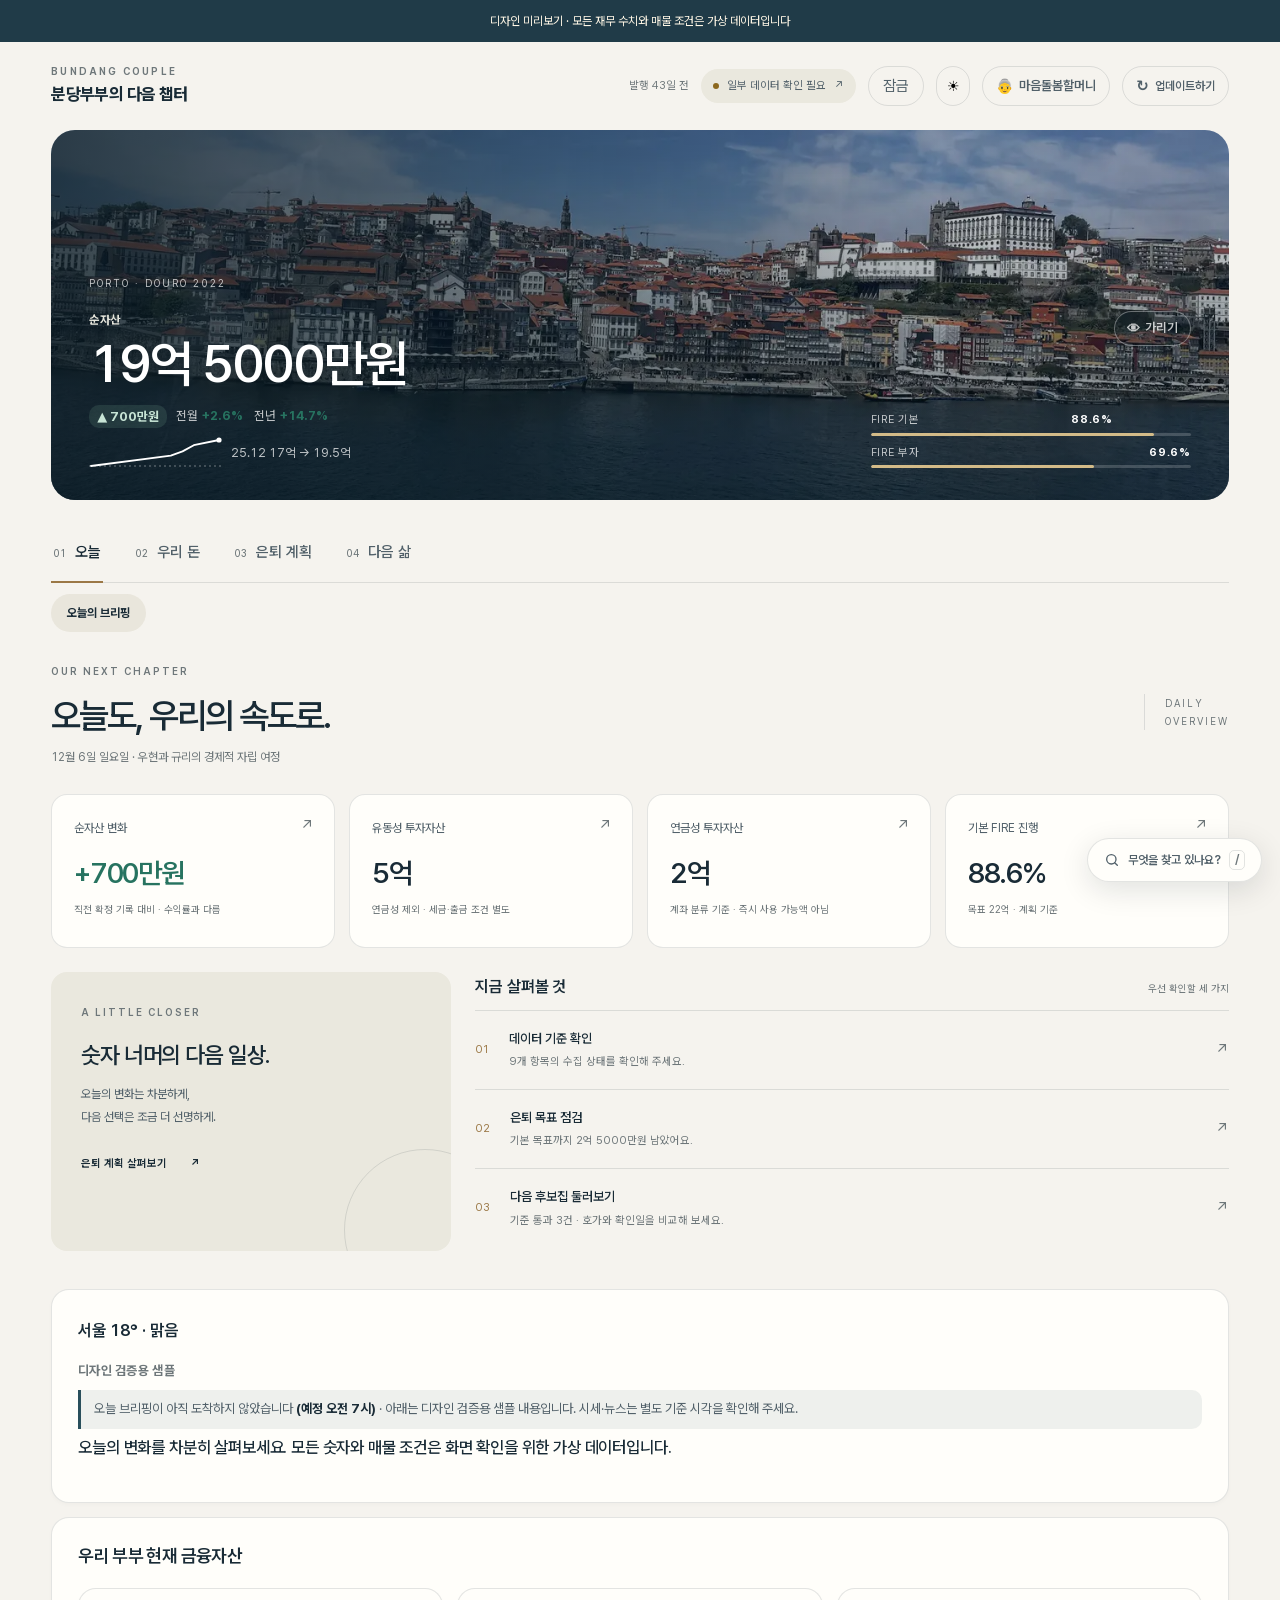
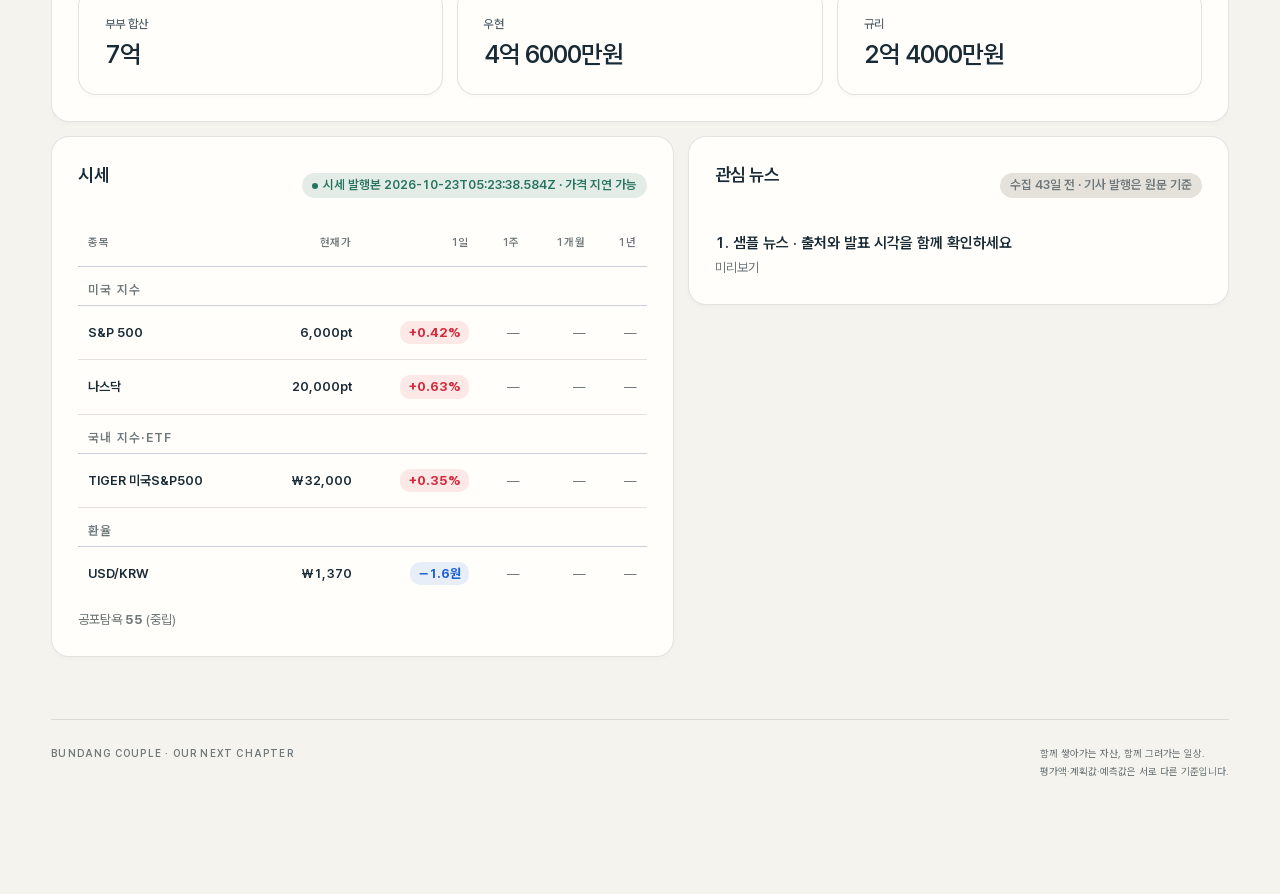
==== commit 5ffec8a2: "chore: refresh synthetic preview after visual QA fixes" ====
--- a/docs/preview-redesign/index.html
+++ b/docs/preview-redesign/index.html
@@ -2797,7 +2797,7 @@
     ? (cp.market_closed
         // 장이 닫혔는데 '실시간'이라 적으면, 값이 안 변하는 것을 고장으로 읽게 된다.
         ? `<span class="live-badge off">장 마감 · 종가 기준 (${esc(cp.live_at)} 확인)</span>`
-        : `<span class="live-badge on"><span class="dot"></span>실시간 ${esc(cp.live_at)} 기준</span>`)
+        : `<span class="live-badge on"><span class="dot"></span>시세 발행본 ${esc(cp.live_at)} · 가격 지연 가능</span>`)
     : `<span class="live-badge off">오늘 아침 스냅샷${cp.generated_at ? ` · ${esc((cp.generated_at).slice(11,16))}` : ""}</span>`;
   const fg = cp.fear_greed || {};
   const fgLine = fg.score != null
@@ -2835,7 +2835,7 @@
 
   // 뉴스 — 30분마다 관심 주제(보유 ETF·미국증시·환율금리·FIRE)로 갱신되는 실시간 피드.
   if ((cp.news || []).length) h += `<section class="card">
-    <div class="cp-mkt-head"><h2>관심 뉴스</h2>${cp.news_live ? badge : ""}</div>
+    <div class="cp-mkt-head"><h2>관심 뉴스</h2>${cp.news_live ? `<span class="live-badge off">${cp.news_at ? `수집 ${esc(ageLabel(cp.news_at))}` : "수집 시각 미제공"} · 기사 발행은 원문 기준</span>` : ""}</div>
     ${cp.news.map((n, i) => `<div class="news-item">
       <div class="news-title">${i + 1}. ${n.link ? `<a href="${esc(n.link)}" target="_blank" rel="noopener">${esc(n.title)}</a>` : esc(n.title)}</div>
       <div class="news-meta">${n.tag ? `<span class="news-tag">${esc(n.tag)}</span>` : ""}${n.source ? esc(n.source) : ""}${n.published ? ` · ${esc(n.published)}` : ""}</div>
@@ -3055,7 +3055,7 @@
       <td><b>${fmtEok(a.value)}</b></td>
       <td style="color:var(--ink-muted)">${a.div > 0 ? fmtMan(a.div) : "—"}</td>
       <td>${a.div > 0 ? `<b>${fmtMan(a.divNet)}</b>` : "—"}</td>
-      <td style="color:var(--ink-muted)">${a.div > 0 ? a.note : "—"}</td></tr>`).join("");
+      <td style="color:var(--ink-muted)">${a.div > 0 ? esc(a.note || "설명 미제공") : "—"}</td></tr>`).join("");
   document.getElementById("fin-detail").innerHTML =
     `<thead><tr><th>계좌</th><th>소유</th><th>성격</th><th>평가액</th><th>${year}년 배당(세전)</th><th>${year}년 배당(세후)</th><th>세율 적용</th></tr></thead><tbody>${rows}</tbody>`;
 }
@@ -4134,8 +4134,8 @@
       <div class="ct-facts">
         <div class="fact"><div class="l">월 생활비</div><div class="v">${fmtMan(c.avg_monthly)}</div><div class="s">서울 대비 ${vsSeoul(c).toFixed(0)}%</div></div>
         <div class="fact"><div class="l">연간 사용예산</div><div class="v">${fmtMan(c.annual_budget)}</div><div class="s">월 생활비×12 + 연 고정비</div></div>
-        <div class="fact"><div class="l">월 변동 생활비</div><div class="v">${fmtMan(c.monthly_total)}</div><div class="s">현지 물가 연동 항목</div></div>
-        <div class="fact"><div class="l">연 고정비</div><div class="v">${fmtMan(c.annual_fixed)}</div><div class="s">한국 귀속·수동 항목</div></div>
+        <div class="fact"><div class="l">월 변동 생활비</div><div class="v">${Number.isFinite(c.monthly_total) ? fmtMan(c.monthly_total) : "자료 없음"}</div><div class="s">현지 물가 연동 항목</div></div>
+        <div class="fact"><div class="l">연 고정비</div><div class="v">${Number.isFinite(c.annual_fixed) ? fmtMan(c.annual_fixed) : "자료 없음"}</div><div class="s">한국 귀속·수동 항목</div></div>
       </div>
       <div class="tbl-scroll" style="margin-top:14px"><table class="mkt">
         <thead><tr><th>월간 항목</th><th>서울</th><th>${esc(ctShort(c.name))}</th><th>배율</th></tr></thead>
@@ -4336,7 +4336,7 @@
       "순자산은 억, 나머지는 만원 단위 · 출처는 시뮬레이션 시트이고 연도별 예측은 시트가 계산합니다."
       + ` 전망 출발점은 시트 기록 기준이며 현재 평가액은 <b>${eok(net)}</b>입니다`
       + (Math.abs(gap) >= 1e6
-          ? ` (시트의 현재 행 ${eok(sheetNow)}과 ${gap > 0 ? "+" : "−"}${eok(Math.abs(gap))} 차이 — 시트는 월 단위 기록, 이쪽은 실시간 평가액입니다).`
+          ? ` (시트의 현재 행 ${eok(sheetNow)}과 ${gap > 0 ? "+" : "−"}${eok(Math.abs(gap))} 차이 — 시트는 월 단위 기록, 이쪽은 최근 수집 평가액입니다).`
           : ".")
       + (sim.depletion_age ? ` 소진(${sim.depletion_age}세) 이후 줄은 흐리게 뒀습니다 — 모델이 빚을 계속 굴리는 비현실 구간입니다.` : "");
   }
@@ -4812,7 +4812,7 @@
     field("rate","연 수익률 가정",values.rate,-50,50,.1,"%") +
     field("expense","은퇴 후 월 지출",values.expense,1,100000,1,"만원") +
     '<button type="submit">다시 계산하기 ↗</button></form><div id="planning-output" aria-live="polite"></div>' +
-    '<p class="lab-note">실시간 투자 평가액을 출발점으로, 매월 말 저축·고정 수익률을 가정합니다. 추가저축은 유동성 계좌에만 반영합니다. 부동산·부채·세금·수수료·배당의 별도 현금 유출입은 계산하지 않으며, 시트 원본은 바뀌지 않습니다. 생활비 충당기간은 은퇴 후 수익·소득 없이 같은 금액을 쓰는 단순 계산입니다.</p>';
+    '<p class="lab-note">최근 수집 투자 평가액을 출발점으로, 매월 말 저축·고정 수익률을 가정합니다. 추가저축은 유동성 계좌에만 반영합니다. 부동산·부채·세금·수수료·배당의 별도 현금 유출입은 계산하지 않으며, 시트 원본은 바뀌지 않습니다. 생활비 충당기간은 은퇴 후 수익·소득 없이 같은 금액을 쓰는 단순 계산입니다.</p>';
   function draw() {
     const form = document.getElementById("planning-form");
     if (!form.reportValidity()) return;
@@ -4919,7 +4919,7 @@
     for (const k of ["us", "kr", "fx"])
       if (Array.isArray(live[k])) { snap.checkpoint[k] = live[k]; applied = true; }
     // 뉴스도 실시간(30분)으로 덮어쓴다 — 07:00 모닝 뉴스가 온종일 옛것으로 남던 문제 해결
-    if (Array.isArray(live.news)) { snap.checkpoint.news = live.news; snap.checkpoint.news_live = true; }
+    if (Array.isArray(live.news)) { snap.checkpoint.news = live.news; snap.checkpoint.news_live = true; snap.checkpoint.news_at = live._fetched?.news || null; }
     // 실시간 시세가 실제로 붙었을 때만 기준시각을 남긴다 → 체크포인트가 '실시간' 배지를 켠다
     if (applied) snap.checkpoint.live_at = live.updated_at || null;
     // 장이 닫혀 있으면 배지가 "실시간"이라 말하지 않게 한다 — 값이 안 변하는 게 정상이다
@@ -5153,7 +5153,7 @@
 
   // 순자산 hero 카드. FIRE 진행 게이지는 바로 아래 'FIRE 목표 달성' 카드가 같은 것을
   // 더 자세히 보여줘서 뺐다 — 같은 숫자를 두 번 읽게 하면 어느 쪽이 진짜인지 헷갈린다.
-  let cards = `<div class="card hero"><div class="label">순자산 <span class="asof">${liveAt ? "지금 " + liveAt.slice(11, 16) : "스냅샷"}</span></div>
+  let cards = `<div class="card hero"><div class="label">순자산 <span class="asof">${liveAt ? "발행 " + ageLabel(liveAt) : "스냅샷"}</span></div>
     <div class="value">${eokMan(net)}</div>
     <div class="sub">${subDeltas("net_krw", net, false) || "총자산 − 부채"}</div></div>`;
   cards += kpiCard("총자산", eokMan(gross), subDeltas("gross_krw", gross, false) || "부채 제외 전");
@@ -5171,7 +5171,7 @@
   // 기준시점을 화면에 못박는다 — 이 한 줄이 '이 숫자가 언제 것인가'의 유일한 답이다.
   const pd = snap.prev_day;
   document.getElementById("kpi-note").innerHTML =
-    `증감은 <b>지금${liveAt ? " " + liveAt.slice(11, 16) : ""}</b> 값을 아래 시점의 확정치와 비교합니다 — `
+    `증감은 <b>최근 발행본${liveAt ? " · " + ageLabel(liveAt) : ""}</b> 값을 아래 시점의 확정치와 비교합니다 — `
     + [
         pd && `<b>전일</b> ${pd.key} 07:30`,
         pm && `<b>전월</b> ${pm.key} 말${pm.source === "sheet" ? "(★월별자산 소계·부동산 추정가)" : ""}`,
@@ -5237,7 +5237,7 @@
   // 추이 — 마지막 점은 위 KPI·도넛과 같은 '지금' 값이다 (아래 안내로 명시).
   // 기본은 연 단위. 올해만 월별로 촘촘하면 x축 한 칸의 뜻이 해마다 달라져
   // 기울기를 눈으로 비교할 수 없다. 올해 안을 보고 싶으면 차트를 눌러 펼친다.
-  const asof = liveAt ? `${liveAt} 실시간 평가액` : `${snap.updated_at} 스냅샷`;
+  const asof = liveAt ? `${liveAt} 발행본 평가액` : `${snap.updated_at} 스냅샷`;
   const curY = curKey.slice(0, 4), curM = Number(curKey.slice(5));
   let trendYearly = true;
   const drawTrend = () => {
@@ -5459,7 +5459,7 @@
   const pane = active && document.getElementById("tab-" + active.dataset.tab);
   if (pane) { pane.classList.remove("flash-in"); void pane.offsetWidth; pane.classList.add("flash-in"); }
 }
-const previewFixture={"snap":{"updated_at":"2026-10-23T04:51:20.358Z","fx_usdkrw":1370,"assets":[{"name":"부동산 A","owner":"우현","category":"부동산","value_krw":1150000000},{"name":"부동산 B","owner":"규리","category":"부동산","value_krw":850000000},{"name":"우현 금융","owner":"우현","category":"주식","value_krw":460000000},{"name":"규리 금융","owner":"규리","category":"주식","value_krw":240000000},{"name":"거주 보증금","owner":"공동","category":"전세보증금","value_krw":200000000},{"name":"생활 예비비","owner":"공동","category":"현금","value_krw":50000000}],"liabilities":[{"name":"주택 담보","owner":"공동","kind":"담보","target":"부동산 A","amount_krw":1000000000}],"gross_krw":2950000000,"debt_krw":1000000000,"net_krw":1950000000,"total_krw":1950000000,"financial":{"year":2026,"fx":1370,"holdings":[{"owner":"우현","account":"일반계좌","group":"유동성","name":"TIGER 미국S&P500","ticker":"KRX:360750","currency":"KRW","qty":1000,"price":320000,"value_krw":320000000,"div_krw":4800000,"div_net_krw":4060800,"tax_rate":0.154,"div_months":[400000,400000,400000,400000,400000,400000,400000,400000,400000,400000,400000,400000],"div_kinds":["est","est","est","est","est","est","est","est","est","est","est","est"]},{"owner":"규리","account":"일반계좌","group":"유동성","name":"TIGER 미국배당다우존스","ticker":"KRX:458730","currency":"KRW","qty":1000,"price":180000,"value_krw":180000000,"div_krw":6500000,"div_net_krw":5499000,"tax_rate":0.154,"div_months":[541666.6666666666,541666.6666666666,541666.6666666666,541666.6666666666,541666.6666666666,541666.6666666666,541666.6666666666,541666.6666666666,541666.6666666666,541666.6666666666,541666.6666666666,541666.6666666666],"div_kinds":["est","est","est","est","est","est","est","est","est","est","est","est"]},{"owner":"우현","account":"연금저축","group":"연금성","name":"KODEX 미국나스닥100","ticker":"KRX:379810","currency":"KRW","qty":1000,"price":140000,"value_krw":140000000,"div_krw":1400000,"div_net_krw":1184400,"tax_rate":0.154,"div_months":[116666.66666666667,116666.66666666667,116666.66666666667,116666.66666666667,116666.66666666667,116666.66666666667,116666.66666666667,116666.66666666667,116666.66666666667,116666.66666666667,116666.66666666667,116666.66666666667],"div_kinds":["est","est","est","est","est","est","est","est","est","est","est","est"]},{"owner":"규리","account":"IRP","group":"연금성","name":"RISE 200","ticker":"KRX:148020","currency":"KRW","qty":1000,"price":60000,"value_krw":60000000,"div_krw":1800000,"div_net_krw":1522800,"tax_rate":0.154,"div_months":[150000,150000,150000,150000,150000,150000,150000,150000,150000,150000,150000,150000],"div_kinds":["est","est","est","est","est","est","est","est","est","est","est","est"]}],"quotes_asof":"2026-10-23T04:51:20.358Z"},"fire":{"target_basic":2200000000,"target_rich":2800000000,"target_year":2028,"target_month":4,"monthly_expense":5500000,"current_age":40,"retire_age":42,"age_self":"우현","age_spouse":"규리","age_gap":8,"real_return":4,"life_expectancy":100},"spending":{"year":2026,"months":["2026-07","2026-08","2026-09","2026-10"],"closed":3,"total":[4200000,4600000,4400000,3100000],"categories":[{"name":"생활","values":[1600000,1500000,1600000,1200000]},{"name":"여행","values":[1200000,1700000,1300000,800000]},{"name":"외식","values":[800000,800000,900000,600000]},{"name":"기타","values":[600000,600000,600000,500000]}]},"officetel":{"cap_man":90000,"area_min":13,"criteria":"샘플 조건 · 환산전세 9억 이하","summary":{"ok":3,"listed":3,"total":3,"buildings":3,"min_conv":72000},"deals":{},"items":[{"name":"브라이튼 여의도","region":"서울 영등포구","type":"59A","area":17.8,"rooms":"방 2 · 욕실 1","deposit":30000,"monthly":180,"converted":75000,"ok":true,"listed":true,"floor":"중층","facing":"남향","asof":"2026-10-23","link":"https://land.naver.com/","stars":"★★"},{"name":"힐스테이트 여의도","region":"서울 영등포구","type":"49B","area":15.2,"rooms":"방 1 · 욕실 1","deposit":50000,"monthly":100,"converted":75000,"ok":true,"listed":true,"floor":"고층","facing":"동향","asof":"2026-10-23","link":"https://land.naver.com/","stars":"★★"},{"name":"여의도 더원","region":"서울 영등포구","type":"49A","area":14.9,"rooms":"방 1 · 욕실 1","deposit":40000,"monthly":128,"converted":72000,"ok":true,"listed":true,"floor":"고층","facing":"남서향","asof":"2026-10-23","link":"https://land.naver.com/","stars":"★"}]},"checkpoint":{"generated_at":"2026-10-23T04:51:20.358Z","date_label":"디자인 검증용 샘플","weather":"서울 18° · 맑음","greeting":"오늘의 변화를 차분히 살펴보세요.","summary":"모든 숫자와 매물 조건은 화면 확인을 위한 가상 데이터입니다.","us":[{"name":"S&P 500","price":6000,"unit":"pt","change_pct":0.42},{"name":"나스닥","price":20000,"unit":"pt","change_pct":0.63}],"kr":[{"name":"TIGER 미국S&P500","price":32000,"change_pct":0.35}],"fx":[{"name":"USD/KRW","rate":1370,"change_pct":-0.12}],"news":[{"title":"샘플 뉴스 · 출처와 발표 시각을 함께 확인하세요","source":"미리보기","link":"https://www.wealthfront.com/"}],"fear_greed":{"score":55,"label":"중립"}},"cities":{"seoul":{"name":"서울, 한국","avg_monthly":5500000,"annual_budget":66000000,"fire_target":2200000000,"categories":[2200000,1924999.9999999998,1375000]},"cities":[{"name":"포르투, 포르투갈","avg_monthly":3800000,"annual_budget":45600000,"fire_target":1520000000,"categories":[1520000,1330000,950000]},{"name":"후쿠오카, 일본","avg_monthly":4200000,"annual_budget":50400000,"fire_target":1680000000,"categories":[1680000,1470000,1050000]}],"categories":[{"name":"주거"},{"name":"생활"},{"name":"여행"}]},"simulation":{"retire_age":42,"summary":{"retire_asset":2200000000,"real_net_end":500000000},"series":[{"age":40,"year":2026,"phase":"현재","net":1850000000,"real_net":1850000000,"invest":100000000,"spend":66000000,"medical":3000000,"pension":0,"saving":24000000},{"age":41,"year":2027,"phase":"준비","net":1880000000,"real_net":1860000000,"invest":100000000,"spend":66000000,"medical":3000000,"pension":0,"saving":24000000},{"age":42,"year":2028,"phase":"은퇴","net":1910000000,"real_net":1870000000,"invest":100000000,"spend":66000000,"medical":3000000,"pension":0,"saving":24000000},{"age":43,"year":2029,"phase":"은퇴","net":1940000000,"real_net":1880000000,"invest":100000000,"spend":66000000,"medical":3000000,"pension":0,"saving":24000000},{"age":44,"year":2030,"phase":"은퇴","net":1970000000,"real_net":1890000000,"invest":100000000,"spend":66000000,"medical":3000000,"pension":0,"saving":24000000},{"age":45,"year":2031,"phase":"은퇴","net":2000000000,"real_net":1900000000,"invest":100000000,"spend":66000000,"medical":3000000,"pension":0,"saving":24000000},{"age":46,"year":2032,"phase":"은퇴","net":2030000000,"real_net":1910000000,"invest":100000000,"spend":66000000,"medical":3000000,"pension":0,"saving":24000000},{"age":47,"year":2033,"phase":"은퇴","net":2060000000,"real_net":1920000000,"invest":100000000,"spend":66000000,"medical":3000000,"pension":0,"saving":24000000},{"age":48,"year":2034,"phase":"은퇴","net":2090000000,"real_net":1930000000,"invest":100000000,"spend":66000000,"medical":3000000,"pension":0,"saving":24000000},{"age":49,"year":2035,"phase":"은퇴","net":2120000000,"real_net":1940000000,"invest":100000000,"spend":66000000,"medical":3000000,"pension":0,"saving":24000000},{"age":50,"year":2036,"phase":"은퇴","net":2150000000,"real_net":1950000000,"invest":100000000,"spend":66000000,"medical":3000000,"pension":0,"saving":24000000},{"age":51,"year":2037,"phase":"은퇴","net":2180000000,"real_net":1960000000,"invest":100000000,"spend":66000000,"medical":3000000,"pension":0,"saving":24000000},{"age":52,"year":2038,"phase":"은퇴","net":2210000000,"real_net":1970000000,"invest":100000000,"spend":66000000,"medical":3000000,"pension":0,"saving":24000000},{"age":53,"year":2039,"phase":"은퇴","net":2240000000,"real_net":1980000000,"invest":100000000,"spend":66000000,"medical":3000000,"pension":0,"saving":24000000},{"age":54,"year":2040,"phase":"은퇴","net":2270000000,"real_net":1990000000,"invest":100000000,"spend":66000000,"medical":3000000,"pension":0,"saving":24000000},{"age":55,"year":2041,"phase":"은퇴","net":2300000000,"real_net":2000000000,"invest":100000000,"spend":66000000,"medical":3000000,"pension":0,"saving":24000000},{"age":56,"year":2042,"phase":"은퇴","net":2330000000,"real_net":2010000000,"invest":100000000,"spend":66000000,"medical":3000000,"pension":0,"saving":24000000},{"age":57,"year":2043,"phase":"은퇴","net":2360000000,"real_net":2020000000,"invest":100000000,"spend":66000000,"medical":3000000,"pension":0,"saving":24000000},{"age":58,"year":2044,"phase":"은퇴","net":2390000000,"real_net":2030000000,"invest":100000000,"spend":66000000,"medical":3000000,"pension":0,"saving":24000000},{"age":59,"year":2045,"phase":"은퇴","net":2420000000,"real_net":2040000000,"invest":100000000,"spend":66000000,"medical":3000000,"pension":0,"saving":24000000}]},"review":{"years":[2026],"byYear":{"2026":{"best":[{"label":"여행","text":"함께 걷는 다음 여정"}],"months":[]}}},"prev_day":{"net_krw":1943000000,"key":"2026-10-23"},"prev_month":{"net_krw":1900000000,"key":"2026-09"},"prev_year":{"net_krw":1700000000,"key":"2025"}},"live":{"updated_iso":"2026-10-23T04:51:20.358Z","updated_at":"2026-10-23T04:51:20.358Z","financial":{"year":2026,"fx":1370,"holdings":[{"owner":"우현","account":"일반계좌","group":"유동성","name":"TIGER 미국S&P500","ticker":"KRX:360750","currency":"KRW","qty":1000,"price":320000,"value_krw":320000000,"div_krw":4800000,"div_net_krw":4060800,"tax_rate":0.154,"div_months":[400000,400000,400000,400000,400000,400000,400000,400000,400000,400000,400000,400000],"div_kinds":["est","est","est","est","est","est","est","est","est","est","est","est"]},{"owner":"규리","account":"일반계좌","group":"유동성","name":"TIGER 미국배당다우존스","ticker":"KRX:458730","currency":"KRW","qty":1000,"price":180000,"value_krw":180000000,"div_krw":6500000,"div_net_krw":5499000,"tax_rate":0.154,"div_months":[541666.6666666666,541666.6666666666,541666.6666666666,541666.6666666666,541666.6666666666,541666.6666666666,541666.6666666666,541666.6666666666,541666.6666666666,541666.6666666666,541666.6666666666,541666.6666666666],"div_kinds":["est","est","est","est","est","est","est","est","est","est","est","est"]},{"owner":"우현","account":"연금저축","group":"연금성","name":"KODEX 미국나스닥100","ticker":"KRX:379810","currency":"KRW","qty":1000,"price":140000,"value_krw":140000000,"div_krw":1400000,"div_net_krw":1184400,"tax_rate":0.154,"div_months":[116666.66666666667,116666.66666666667,116666.66666666667,116666.66666666667,116666.66666666667,116666.66666666667,116666.66666666667,116666.66666666667,116666.66666666667,116666.66666666667,116666.66666666667,116666.66666666667],"div_kinds":["est","est","est","est","est","est","est","est","est","est","est","est"]},{"owner":"규리","account":"IRP","group":"연금성","name":"RISE 200","ticker":"KRX:148020","currency":"KRW","qty":1000,"price":60000,"value_krw":60000000,"div_krw":1800000,"div_net_krw":1522800,"tax_rate":0.154,"div_months":[150000,150000,150000,150000,150000,150000,150000,150000,150000,150000,150000,150000],"div_kinds":["est","est","est","est","est","est","est","est","est","est","est","est"]}],"quotes_asof":"2026-10-23T04:51:20.358Z"},"fire":{"target_basic":2200000000,"target_rich":2800000000,"target_year":2028,"target_month":4,"monthly_expense":5500000,"current_age":40,"retire_age":42,"age_self":"우현","age_spouse":"규리","age_gap":8,"real_return":4,"life_expectancy":100},"spending":{"year":2026,"months":["2026-07","2026-08","2026-09","2026-10"],"closed":3,"total":[4200000,4600000,4400000,3100000],"categories":[{"name":"생활","values":[1600000,1500000,1600000,1200000]},{"name":"여행","values":[1200000,1700000,1300000,800000]},{"name":"외식","values":[800000,800000,900000,600000]},{"name":"기타","values":[600000,600000,600000,500000]}]},"officetel":{"cap_man":90000,"area_min":13,"criteria":"샘플 조건 · 환산전세 9억 이하","summary":{"ok":3,"listed":3,"total":3,"buildings":3,"min_conv":72000},"deals":{},"items":[{"name":"브라이튼 여의도","region":"서울 영등포구","type":"59A","area":17.8,"rooms":"방 2 · 욕실 1","deposit":30000,"monthly":180,"converted":75000,"ok":true,"listed":true,"floor":"중층","facing":"남향","asof":"2026-10-23","link":"https://land.naver.com/","stars":"★★"},{"name":"힐스테이트 여의도","region":"서울 영등포구","type":"49B","area":15.2,"rooms":"방 1 · 욕실 1","deposit":50000,"monthly":100,"converted":75000,"ok":true,"listed":true,"floor":"고층","facing":"동향","asof":"2026-10-23","link":"https://land.naver.com/","stars":"★★"},{"name":"여의도 더원","region":"서울 영등포구","type":"49A","area":14.9,"rooms":"방 1 · 욕실 1","deposit":40000,"monthly":128,"converted":72000,"ok":true,"listed":true,"floor":"고층","facing":"남서향","asof":"2026-10-23","link":"https://land.naver.com/","stars":"★"}]},"checkpoint":{"generated_at":"2026-10-23T04:51:20.358Z","date_label":"디자인 검증용 샘플","weather":"서울 18° · 맑음","greeting":"오늘의 변화를 차분히 살펴보세요.","summary":"모든 숫자와 매물 조건은 화면 확인을 위한 가상 데이터입니다.","us":[{"name":"S&P 500","price":6000,"unit":"pt","change_pct":0.42},{"name":"나스닥","price":20000,"unit":"pt","change_pct":0.63}],"kr":[{"name":"TIGER 미국S&P500","price":32000,"change_pct":0.35}],"fx":[{"name":"USD/KRW","rate":1370,"change_pct":-0.12}],"news":[{"title":"샘플 뉴스 · 출처와 발표 시각을 함께 확인하세요","source":"미리보기","link":"https://www.wealthfront.com/"}],"fear_greed":{"score":55,"label":"중립"}},"cities":{"seoul":{"name":"서울, 한국","avg_monthly":5500000,"annual_budget":66000000,"fire_target":2200000000,"categories":[2200000,1924999.9999999998,1375000]},"cities":[{"name":"포르투, 포르투갈","avg_monthly":3800000,"annual_budget":45600000,"fire_target":1520000000,"categories":[1520000,1330000,950000]},{"name":"후쿠오카, 일본","avg_monthly":4200000,"annual_budget":50400000,"fire_target":1680000000,"categories":[1680000,1470000,1050000]}],"categories":[{"name":"주거"},{"name":"생활"},{"name":"여행"}]},"simulation":{"retire_age":42,"summary":{"retire_asset":2200000000,"real_net_end":500000000},"series":[{"age":40,"year":2026,"phase":"현재","net":1850000000,"real_net":1850000000,"invest":100000000,"spend":66000000,"medical":3000000,"pension":0,"saving":24000000},{"age":41,"year":2027,"phase":"준비","net":1880000000,"real_net":1860000000,"invest":100000000,"spend":66000000,"medical":3000000,"pension":0,"saving":24000000},{"age":42,"year":2028,"phase":"은퇴","net":1910000000,"real_net":1870000000,"invest":100000000,"spend":66000000,"medical":3000000,"pension":0,"saving":24000000},{"age":43,"year":2029,"phase":"은퇴","net":1940000000,"real_net":1880000000,"invest":100000000,"spend":66000000,"medical":3000000,"pension":0,"saving":24000000},{"age":44,"year":2030,"phase":"은퇴","net":1970000000,"real_net":1890000000,"invest":100000000,"spend":66000000,"medical":3000000,"pension":0,"saving":24000000},{"age":45,"year":2031,"phase":"은퇴","net":2000000000,"real_net":1900000000,"invest":100000000,"spend":66000000,"medical":3000000,"pension":0,"saving":24000000},{"age":46,"year":2032,"phase":"은퇴","net":2030000000,"real_net":1910000000,"invest":100000000,"spend":66000000,"medical":3000000,"pension":0,"saving":24000000},{"age":47,"year":2033,"phase":"은퇴","net":2060000000,"real_net":1920000000,"invest":100000000,"spend":66000000,"medical":3000000,"pension":0,"saving":24000000},{"age":48,"year":2034,"phase":"은퇴","net":2090000000,"real_net":1930000000,"invest":100000000,"spend":66000000,"medical":3000000,"pension":0,"saving":24000000},{"age":49,"year":2035,"phase":"은퇴","net":2120000000,"real_net":1940000000,"invest":100000000,"spend":66000000,"medical":3000000,"pension":0,"saving":24000000},{"age":50,"year":2036,"phase":"은퇴","net":2150000000,"real_net":1950000000,"invest":100000000,"spend":66000000,"medical":3000000,"pension":0,"saving":24000000},{"age":51,"year":2037,"phase":"은퇴","net":2180000000,"real_net":1960000000,"invest":100000000,"spend":66000000,"medical":3000000,"pension":0,"saving":24000000},{"age":52,"year":2038,"phase":"은퇴","net":2210000000,"real_net":1970000000,"invest":100000000,"spend":66000000,"medical":3000000,"pension":0,"saving":24000000},{"age":53,"year":2039,"phase":"은퇴","net":2240000000,"real_net":1980000000,"invest":100000000,"spend":66000000,"medical":3000000,"pension":0,"saving":24000000},{"age":54,"year":2040,"phase":"은퇴","net":2270000000,"real_net":1990000000,"invest":100000000,"spend":66000000,"medical":3000000,"pension":0,"saving":24000000},{"age":55,"year":2041,"phase":"은퇴","net":2300000000,"real_net":2000000000,"invest":100000000,"spend":66000000,"medical":3000000,"pension":0,"saving":24000000},{"age":56,"year":2042,"phase":"은퇴","net":2330000000,"real_net":2010000000,"invest":100000000,"spend":66000000,"medical":3000000,"pension":0,"saving":24000000},{"age":57,"year":2043,"phase":"은퇴","net":2360000000,"real_net":2020000000,"invest":100000000,"spend":66000000,"medical":3000000,"pension":0,"saving":24000000},{"age":58,"year":2044,"phase":"은퇴","net":2390000000,"real_net":2030000000,"invest":100000000,"spend":66000000,"medical":3000000,"pension":0,"saving":24000000},{"age":59,"year":2045,"phase":"은퇴","net":2420000000,"real_net":2040000000,"invest":100000000,"spend":66000000,"medical":3000000,"pension":0,"saving":24000000}]},"review":{"years":[2026],"byYear":{"2026":{"best":[{"label":"여행","text":"함께 걷는 다음 여정"}],"months":[]}}},"liabilities":[{"name":"주택 담보","owner":"공동","kind":"담보","target":"부동산 A","amount_krw":1000000000}],"news":[{"title":"샘플 뉴스 · 출처와 발표 시각을 함께 확인하세요","source":"미리보기","link":"https://www.wealthfront.com/"}],"us":[{"name":"S&P 500","price":6000,"unit":"pt","change_pct":0.42},{"name":"나스닥","price":20000,"unit":"pt","change_pct":0.63}],"kr":[{"name":"TIGER 미국S&P500","price":32000,"change_pct":0.35}],"fx":[{"name":"USD/KRW","rate":1370,"change_pct":-0.12}],"_fetched":{"financial":"2026-10-23T04:51:20.358Z","news":"2026-10-23T04:51:20.358Z","checkpoint":"2026-10-23T04:51:20.358Z","spending":"2026-10-23T04:51:20.358Z","fire":"2026-10-23T04:51:20.358Z","simulation":"2026-10-23T04:51:20.358Z","liabilities":"2026-10-23T04:51:20.358Z","officetel":"2026-10-23T04:51:20.358Z","cities":"2026-10-23T04:51:20.358Z"},"_status":{"financial":{"state":"ok"},"news":{"state":"ok"},"checkpoint":{"state":"ok"},"spending":{"state":"ok"},"fire":{"state":"ok"},"simulation":{"state":"ok"},"liabilities":{"state":"ok"},"officetel":{"state":"ok"},"cities":{"state":"ok"}}},"history":"date,name,value\n2025-12-31,total,1700000000\n2026-07-31,total,1800000000\n2026-08-31,total,1840000000\n2026-09-30,total,1900000000\n"}; gate=async()=>[previewFixture.snap,previewFixture.history]; loadLive=async()=>previewFixture.live; startCover=()=>{document.getElementById("cover").hidden=false;const s=document.getElementById("cover-stack");s.style.backgroundImage="url(assets/hero-sm.webp)";s.style.backgroundSize="cover";s.style.backgroundPosition="center 60%";document.getElementById("cover-cap").textContent="PORTO · DOURO 2022";};document.body.insertAdjacentHTML("afterbegin", "<div class=\"preview-notice\">디자인 미리보기 · 모든 재무 수치와 매물 조건은 가상 데이터입니다</div>");main();
+const previewFixture={"snap":{"updated_at":"2026-10-23T05:23:38.584Z","fx_usdkrw":1370,"assets":[{"name":"부동산 A","owner":"우현","category":"부동산","value_krw":1150000000},{"name":"부동산 B","owner":"규리","category":"부동산","value_krw":850000000},{"name":"우현 금융","owner":"우현","category":"주식","value_krw":460000000},{"name":"규리 금융","owner":"규리","category":"주식","value_krw":240000000},{"name":"거주 보증금","owner":"공동","category":"전세보증금","value_krw":200000000},{"name":"생활 예비비","owner":"공동","category":"현금","value_krw":50000000}],"liabilities":[{"name":"주택 담보","owner":"공동","kind":"담보","target":"부동산 A","amount_krw":1000000000}],"gross_krw":2950000000,"debt_krw":1000000000,"net_krw":1950000000,"total_krw":1950000000,"financial":{"year":2026,"fx":1370,"holdings":[{"owner":"우현","account":"일반계좌","group":"유동성","name":"TIGER 미국S&P500","ticker":"KRX:360750","currency":"KRW","qty":1000,"price":320000,"value_krw":320000000,"div_krw":4800000,"div_net_krw":4060800,"tax_rate":0.154,"div_months":[400000,400000,400000,400000,400000,400000,400000,400000,400000,400000,400000,400000],"div_kinds":["est","est","est","est","est","est","est","est","est","est","est","est"]},{"owner":"규리","account":"일반계좌","group":"유동성","name":"TIGER 미국배당다우존스","ticker":"KRX:458730","currency":"KRW","qty":1000,"price":180000,"value_krw":180000000,"div_krw":6500000,"div_net_krw":5499000,"tax_rate":0.154,"div_months":[541666.6666666666,541666.6666666666,541666.6666666666,541666.6666666666,541666.6666666666,541666.6666666666,541666.6666666666,541666.6666666666,541666.6666666666,541666.6666666666,541666.6666666666,541666.6666666666],"div_kinds":["est","est","est","est","est","est","est","est","est","est","est","est"]},{"owner":"우현","account":"연금저축","group":"연금성","name":"KODEX 미국나스닥100","ticker":"KRX:379810","currency":"KRW","qty":1000,"price":140000,"value_krw":140000000,"div_krw":1400000,"div_net_krw":1184400,"tax_rate":0.154,"div_months":[116666.66666666667,116666.66666666667,116666.66666666667,116666.66666666667,116666.66666666667,116666.66666666667,116666.66666666667,116666.66666666667,116666.66666666667,116666.66666666667,116666.66666666667,116666.66666666667],"div_kinds":["est","est","est","est","est","est","est","est","est","est","est","est"]},{"owner":"규리","account":"IRP","group":"연금성","name":"RISE 200","ticker":"KRX:148020","currency":"KRW","qty":1000,"price":60000,"value_krw":60000000,"div_krw":1800000,"div_net_krw":1522800,"tax_rate":0.154,"div_months":[150000,150000,150000,150000,150000,150000,150000,150000,150000,150000,150000,150000],"div_kinds":["est","est","est","est","est","est","est","est","est","est","est","est"]}],"quotes_asof":"2026-10-23T05:23:38.584Z"},"fire":{"target_basic":2200000000,"target_rich":2800000000,"target_year":2028,"target_month":4,"monthly_expense":5500000,"current_age":40,"retire_age":42,"age_self":"우현","age_spouse":"규리","age_gap":8,"real_return":4,"life_expectancy":100},"spending":{"year":2026,"months":["2026-07","2026-08","2026-09","2026-10"],"closed":3,"total":[4200000,4600000,4400000,3100000],"categories":[{"name":"생활","values":[1600000,1500000,1600000,1200000]},{"name":"여행","values":[1200000,1700000,1300000,800000]},{"name":"외식","values":[800000,800000,900000,600000]},{"name":"기타","values":[600000,600000,600000,500000]}]},"officetel":{"cap_man":90000,"area_min":13,"criteria":"샘플 조건 · 환산전세 9억 이하","summary":{"ok":3,"listed":3,"total":3,"buildings":3,"min_conv":72000},"deals":{},"items":[{"name":"브라이튼 여의도","region":"서울 영등포구","type":"59A","area":17.8,"rooms":"방 2 · 욕실 1","deposit":30000,"monthly":180,"converted":75000,"ok":true,"listed":true,"floor":"중층","facing":"남향","asof":"2026-10-23","link":"https://land.naver.com/","stars":"★★"},{"name":"힐스테이트 여의도","region":"서울 영등포구","type":"49B","area":15.2,"rooms":"방 1 · 욕실 1","deposit":50000,"monthly":100,"converted":75000,"ok":true,"listed":true,"floor":"고층","facing":"동향","asof":"2026-10-23","link":"https://land.naver.com/","stars":"★★"},{"name":"여의도 더원","region":"서울 영등포구","type":"49A","area":14.9,"rooms":"방 1 · 욕실 1","deposit":40000,"monthly":128,"converted":72000,"ok":true,"listed":true,"floor":"고층","facing":"남서향","asof":"2026-10-23","link":"https://land.naver.com/","stars":"★"}]},"checkpoint":{"generated_at":"2026-10-23T05:23:38.584Z","date_label":"디자인 검증용 샘플","weather":"서울 18° · 맑음","greeting":"오늘의 변화를 차분히 살펴보세요.","summary":"모든 숫자와 매물 조건은 화면 확인을 위한 가상 데이터입니다.","us":[{"name":"S&P 500","price":6000,"unit":"pt","change_pct":0.42},{"name":"나스닥","price":20000,"unit":"pt","change_pct":0.63}],"kr":[{"name":"TIGER 미국S&P500","price":32000,"change_pct":0.35}],"fx":[{"name":"USD/KRW","rate":1370,"change_pct":-0.12}],"news":[{"title":"샘플 뉴스 · 출처와 발표 시각을 함께 확인하세요","source":"미리보기","link":"https://www.wealthfront.com/"}],"fear_greed":{"score":55,"label":"중립"}},"cities":{"seoul":{"name":"서울, 한국","avg_monthly":5500000,"annual_budget":66000000,"fire_target":2200000000,"categories":[2200000,1924999.9999999998,1375000]},"cities":[{"name":"포르투, 포르투갈","avg_monthly":3800000,"annual_budget":45600000,"fire_target":1520000000,"categories":[1520000,1330000,950000]},{"name":"후쿠오카, 일본","avg_monthly":4200000,"annual_budget":50400000,"fire_target":1680000000,"categories":[1680000,1470000,1050000]}],"categories":[{"name":"주거"},{"name":"생활"},{"name":"여행"}]},"simulation":{"retire_age":42,"summary":{"retire_asset":2200000000,"real_net_end":500000000},"series":[{"age":40,"year":2026,"phase":"현재","net":1850000000,"real_net":1850000000,"invest":100000000,"spend":66000000,"medical":3000000,"pension":0,"saving":24000000},{"age":41,"year":2027,"phase":"준비","net":1880000000,"real_net":1860000000,"invest":100000000,"spend":66000000,"medical":3000000,"pension":0,"saving":24000000},{"age":42,"year":2028,"phase":"은퇴","net":1910000000,"real_net":1870000000,"invest":100000000,"spend":66000000,"medical":3000000,"pension":0,"saving":24000000},{"age":43,"year":2029,"phase":"은퇴","net":1940000000,"real_net":1880000000,"invest":100000000,"spend":66000000,"medical":3000000,"pension":0,"saving":24000000},{"age":44,"year":2030,"phase":"은퇴","net":1970000000,"real_net":1890000000,"invest":100000000,"spend":66000000,"medical":3000000,"pension":0,"saving":24000000},{"age":45,"year":2031,"phase":"은퇴","net":2000000000,"real_net":1900000000,"invest":100000000,"spend":66000000,"medical":3000000,"pension":0,"saving":24000000},{"age":46,"year":2032,"phase":"은퇴","net":2030000000,"real_net":1910000000,"invest":100000000,"spend":66000000,"medical":3000000,"pension":0,"saving":24000000},{"age":47,"year":2033,"phase":"은퇴","net":2060000000,"real_net":1920000000,"invest":100000000,"spend":66000000,"medical":3000000,"pension":0,"saving":24000000},{"age":48,"year":2034,"phase":"은퇴","net":2090000000,"real_net":1930000000,"invest":100000000,"spend":66000000,"medical":3000000,"pension":0,"saving":24000000},{"age":49,"year":2035,"phase":"은퇴","net":2120000000,"real_net":1940000000,"invest":100000000,"spend":66000000,"medical":3000000,"pension":0,"saving":24000000},{"age":50,"year":2036,"phase":"은퇴","net":2150000000,"real_net":1950000000,"invest":100000000,"spend":66000000,"medical":3000000,"pension":0,"saving":24000000},{"age":51,"year":2037,"phase":"은퇴","net":2180000000,"real_net":1960000000,"invest":100000000,"spend":66000000,"medical":3000000,"pension":0,"saving":24000000},{"age":52,"year":2038,"phase":"은퇴","net":2210000000,"real_net":1970000000,"invest":100000000,"spend":66000000,"medical":3000000,"pension":0,"saving":24000000},{"age":53,"year":2039,"phase":"은퇴","net":2240000000,"real_net":1980000000,"invest":100000000,"spend":66000000,"medical":3000000,"pension":0,"saving":24000000},{"age":54,"year":2040,"phase":"은퇴","net":2270000000,"real_net":1990000000,"invest":100000000,"spend":66000000,"medical":3000000,"pension":0,"saving":24000000},{"age":55,"year":2041,"phase":"은퇴","net":2300000000,"real_net":2000000000,"invest":100000000,"spend":66000000,"medical":3000000,"pension":0,"saving":24000000},{"age":56,"year":2042,"phase":"은퇴","net":2330000000,"real_net":2010000000,"invest":100000000,"spend":66000000,"medical":3000000,"pension":0,"saving":24000000},{"age":57,"year":2043,"phase":"은퇴","net":2360000000,"real_net":2020000000,"invest":100000000,"spend":66000000,"medical":3000000,"pension":0,"saving":24000000},{"age":58,"year":2044,"phase":"은퇴","net":2390000000,"real_net":2030000000,"invest":100000000,"spend":66000000,"medical":3000000,"pension":0,"saving":24000000},{"age":59,"year":2045,"phase":"은퇴","net":2420000000,"real_net":2040000000,"invest":100000000,"spend":66000000,"medical":3000000,"pension":0,"saving":24000000}]},"review":{"years":[2026],"byYear":{"2026":{"best":[{"label":"여행","text":"함께 걷는 다음 여정"}],"months":[]}}},"prev_day":{"net_krw":1943000000,"key":"2026-10-23"},"prev_month":{"net_krw":1900000000,"key":"2026-09"},"prev_year":{"net_krw":1700000000,"key":"2025"}},"live":{"updated_iso":"2026-10-23T05:23:38.584Z","updated_at":"2026-10-23T05:23:38.584Z","financial":{"year":2026,"fx":1370,"holdings":[{"owner":"우현","account":"일반계좌","group":"유동성","name":"TIGER 미국S&P500","ticker":"KRX:360750","currency":"KRW","qty":1000,"price":320000,"value_krw":320000000,"div_krw":4800000,"div_net_krw":4060800,"tax_rate":0.154,"div_months":[400000,400000,400000,400000,400000,400000,400000,400000,400000,400000,400000,400000],"div_kinds":["est","est","est","est","est","est","est","est","est","est","est","est"]},{"owner":"규리","account":"일반계좌","group":"유동성","name":"TIGER 미국배당다우존스","ticker":"KRX:458730","currency":"KRW","qty":1000,"price":180000,"value_krw":180000000,"div_krw":6500000,"div_net_krw":5499000,"tax_rate":0.154,"div_months":[541666.6666666666,541666.6666666666,541666.6666666666,541666.6666666666,541666.6666666666,541666.6666666666,541666.6666666666,541666.6666666666,541666.6666666666,541666.6666666666,541666.6666666666,541666.6666666666],"div_kinds":["est","est","est","est","est","est","est","est","est","est","est","est"]},{"owner":"우현","account":"연금저축","group":"연금성","name":"KODEX 미국나스닥100","ticker":"KRX:379810","currency":"KRW","qty":1000,"price":140000,"value_krw":140000000,"div_krw":1400000,"div_net_krw":1184400,"tax_rate":0.154,"div_months":[116666.66666666667,116666.66666666667,116666.66666666667,116666.66666666667,116666.66666666667,116666.66666666667,116666.66666666667,116666.66666666667,116666.66666666667,116666.66666666667,116666.66666666667,116666.66666666667],"div_kinds":["est","est","est","est","est","est","est","est","est","est","est","est"]},{"owner":"규리","account":"IRP","group":"연금성","name":"RISE 200","ticker":"KRX:148020","currency":"KRW","qty":1000,"price":60000,"value_krw":60000000,"div_krw":1800000,"div_net_krw":1522800,"tax_rate":0.154,"div_months":[150000,150000,150000,150000,150000,150000,150000,150000,150000,150000,150000,150000],"div_kinds":["est","est","est","est","est","est","est","est","est","est","est","est"]}],"quotes_asof":"2026-10-23T05:23:38.584Z"},"fire":{"target_basic":2200000000,"target_rich":2800000000,"target_year":2028,"target_month":4,"monthly_expense":5500000,"current_age":40,"retire_age":42,"age_self":"우현","age_spouse":"규리","age_gap":8,"real_return":4,"life_expectancy":100},"spending":{"year":2026,"months":["2026-07","2026-08","2026-09","2026-10"],"closed":3,"total":[4200000,4600000,4400000,3100000],"categories":[{"name":"생활","values":[1600000,1500000,1600000,1200000]},{"name":"여행","values":[1200000,1700000,1300000,800000]},{"name":"외식","values":[800000,800000,900000,600000]},{"name":"기타","values":[600000,600000,600000,500000]}]},"officetel":{"cap_man":90000,"area_min":13,"criteria":"샘플 조건 · 환산전세 9억 이하","summary":{"ok":3,"listed":3,"total":3,"buildings":3,"min_conv":72000},"deals":{},"items":[{"name":"브라이튼 여의도","region":"서울 영등포구","type":"59A","area":17.8,"rooms":"방 2 · 욕실 1","deposit":30000,"monthly":180,"converted":75000,"ok":true,"listed":true,"floor":"중층","facing":"남향","asof":"2026-10-23","link":"https://land.naver.com/","stars":"★★"},{"name":"힐스테이트 여의도","region":"서울 영등포구","type":"49B","area":15.2,"rooms":"방 1 · 욕실 1","deposit":50000,"monthly":100,"converted":75000,"ok":true,"listed":true,"floor":"고층","facing":"동향","asof":"2026-10-23","link":"https://land.naver.com/","stars":"★★"},{"name":"여의도 더원","region":"서울 영등포구","type":"49A","area":14.9,"rooms":"방 1 · 욕실 1","deposit":40000,"monthly":128,"converted":72000,"ok":true,"listed":true,"floor":"고층","facing":"남서향","asof":"2026-10-23","link":"https://land.naver.com/","stars":"★"}]},"checkpoint":{"generated_at":"2026-10-23T05:23:38.584Z","date_label":"디자인 검증용 샘플","weather":"서울 18° · 맑음","greeting":"오늘의 변화를 차분히 살펴보세요.","summary":"모든 숫자와 매물 조건은 화면 확인을 위한 가상 데이터입니다.","us":[{"name":"S&P 500","price":6000,"unit":"pt","change_pct":0.42},{"name":"나스닥","price":20000,"unit":"pt","change_pct":0.63}],"kr":[{"name":"TIGER 미국S&P500","price":32000,"change_pct":0.35}],"fx":[{"name":"USD/KRW","rate":1370,"change_pct":-0.12}],"news":[{"title":"샘플 뉴스 · 출처와 발표 시각을 함께 확인하세요","source":"미리보기","link":"https://www.wealthfront.com/"}],"fear_greed":{"score":55,"label":"중립"}},"cities":{"seoul":{"name":"서울, 한국","avg_monthly":5500000,"annual_budget":66000000,"fire_target":2200000000,"categories":[2200000,1924999.9999999998,1375000]},"cities":[{"name":"포르투, 포르투갈","avg_monthly":3800000,"annual_budget":45600000,"fire_target":1520000000,"categories":[1520000,1330000,950000]},{"name":"후쿠오카, 일본","avg_monthly":4200000,"annual_budget":50400000,"fire_target":1680000000,"categories":[1680000,1470000,1050000]}],"categories":[{"name":"주거"},{"name":"생활"},{"name":"여행"}]},"simulation":{"retire_age":42,"summary":{"retire_asset":2200000000,"real_net_end":500000000},"series":[{"age":40,"year":2026,"phase":"현재","net":1850000000,"real_net":1850000000,"invest":100000000,"spend":66000000,"medical":3000000,"pension":0,"saving":24000000},{"age":41,"year":2027,"phase":"준비","net":1880000000,"real_net":1860000000,"invest":100000000,"spend":66000000,"medical":3000000,"pension":0,"saving":24000000},{"age":42,"year":2028,"phase":"은퇴","net":1910000000,"real_net":1870000000,"invest":100000000,"spend":66000000,"medical":3000000,"pension":0,"saving":24000000},{"age":43,"year":2029,"phase":"은퇴","net":1940000000,"real_net":1880000000,"invest":100000000,"spend":66000000,"medical":3000000,"pension":0,"saving":24000000},{"age":44,"year":2030,"phase":"은퇴","net":1970000000,"real_net":1890000000,"invest":100000000,"spend":66000000,"medical":3000000,"pension":0,"saving":24000000},{"age":45,"year":2031,"phase":"은퇴","net":2000000000,"real_net":1900000000,"invest":100000000,"spend":66000000,"medical":3000000,"pension":0,"saving":24000000},{"age":46,"year":2032,"phase":"은퇴","net":2030000000,"real_net":1910000000,"invest":100000000,"spend":66000000,"medical":3000000,"pension":0,"saving":24000000},{"age":47,"year":2033,"phase":"은퇴","net":2060000000,"real_net":1920000000,"invest":100000000,"spend":66000000,"medical":3000000,"pension":0,"saving":24000000},{"age":48,"year":2034,"phase":"은퇴","net":2090000000,"real_net":1930000000,"invest":100000000,"spend":66000000,"medical":3000000,"pension":0,"saving":24000000},{"age":49,"year":2035,"phase":"은퇴","net":2120000000,"real_net":1940000000,"invest":100000000,"spend":66000000,"medical":3000000,"pension":0,"saving":24000000},{"age":50,"year":2036,"phase":"은퇴","net":2150000000,"real_net":1950000000,"invest":100000000,"spend":66000000,"medical":3000000,"pension":0,"saving":24000000},{"age":51,"year":2037,"phase":"은퇴","net":2180000000,"real_net":1960000000,"invest":100000000,"spend":66000000,"medical":3000000,"pension":0,"saving":24000000},{"age":52,"year":2038,"phase":"은퇴","net":2210000000,"real_net":1970000000,"invest":100000000,"spend":66000000,"medical":3000000,"pension":0,"saving":24000000},{"age":53,"year":2039,"phase":"은퇴","net":2240000000,"real_net":1980000000,"invest":100000000,"spend":66000000,"medical":3000000,"pension":0,"saving":24000000},{"age":54,"year":2040,"phase":"은퇴","net":2270000000,"real_net":1990000000,"invest":100000000,"spend":66000000,"medical":3000000,"pension":0,"saving":24000000},{"age":55,"year":2041,"phase":"은퇴","net":2300000000,"real_net":2000000000,"invest":100000000,"spend":66000000,"medical":3000000,"pension":0,"saving":24000000},{"age":56,"year":2042,"phase":"은퇴","net":2330000000,"real_net":2010000000,"invest":100000000,"spend":66000000,"medical":3000000,"pension":0,"saving":24000000},{"age":57,"year":2043,"phase":"은퇴","net":2360000000,"real_net":2020000000,"invest":100000000,"spend":66000000,"medical":3000000,"pension":0,"saving":24000000},{"age":58,"year":2044,"phase":"은퇴","net":2390000000,"real_net":2030000000,"invest":100000000,"spend":66000000,"medical":3000000,"pension":0,"saving":24000000},{"age":59,"year":2045,"phase":"은퇴","net":2420000000,"real_net":2040000000,"invest":100000000,"spend":66000000,"medical":3000000,"pension":0,"saving":24000000}]},"review":{"years":[2026],"byYear":{"2026":{"best":[{"label":"여행","text":"함께 걷는 다음 여정"}],"months":[]}}},"liabilities":[{"name":"주택 담보","owner":"공동","kind":"담보","target":"부동산 A","amount_krw":1000000000}],"news":[{"title":"샘플 뉴스 · 출처와 발표 시각을 함께 확인하세요","source":"미리보기","link":"https://www.wealthfront.com/"}],"us":[{"name":"S&P 500","price":6000,"unit":"pt","change_pct":0.42},{"name":"나스닥","price":20000,"unit":"pt","change_pct":0.63}],"kr":[{"name":"TIGER 미국S&P500","price":32000,"change_pct":0.35}],"fx":[{"name":"USD/KRW","rate":1370,"change_pct":-0.12}],"_fetched":{"financial":"2026-10-23T05:23:38.584Z","news":"2026-10-23T05:23:38.584Z","checkpoint":"2026-10-23T05:23:38.584Z","spending":"2026-10-23T05:23:38.584Z","fire":"2026-10-23T05:23:38.584Z","simulation":"2026-10-23T05:23:38.584Z","liabilities":"2026-10-23T05:23:38.584Z","officetel":"2026-10-23T05:23:38.584Z","cities":"2026-10-23T05:23:38.584Z"},"_status":{"financial":{"state":"ok"},"news":{"state":"ok"},"checkpoint":{"state":"ok"},"spending":{"state":"ok"},"fire":{"state":"ok"},"simulation":{"state":"ok"},"liabilities":{"state":"ok"},"officetel":{"state":"ok"},"cities":{"state":"ok"}}},"history":"date,name,value\n2025-12-31,total,1700000000\n2026-07-31,total,1800000000\n2026-08-31,total,1840000000\n2026-09-30,total,1900000000\n"}; gate=async()=>[previewFixture.snap,previewFixture.history]; loadLive=async()=>previewFixture.live; startCover=()=>{document.getElementById("cover").hidden=false;const s=document.getElementById("cover-stack");s.style.backgroundImage="url(assets/hero-sm.webp)";s.style.backgroundSize="cover";s.style.backgroundPosition="center 60%";document.getElementById("cover-cap").textContent="PORTO · DOURO 2022";};document.body.insertAdjacentHTML("afterbegin", "<div class=\"preview-notice\">디자인 미리보기 · 모든 재무 수치와 매물 조건은 가상 데이터입니다</div>");main();
 </script>
 </body>
 </html>
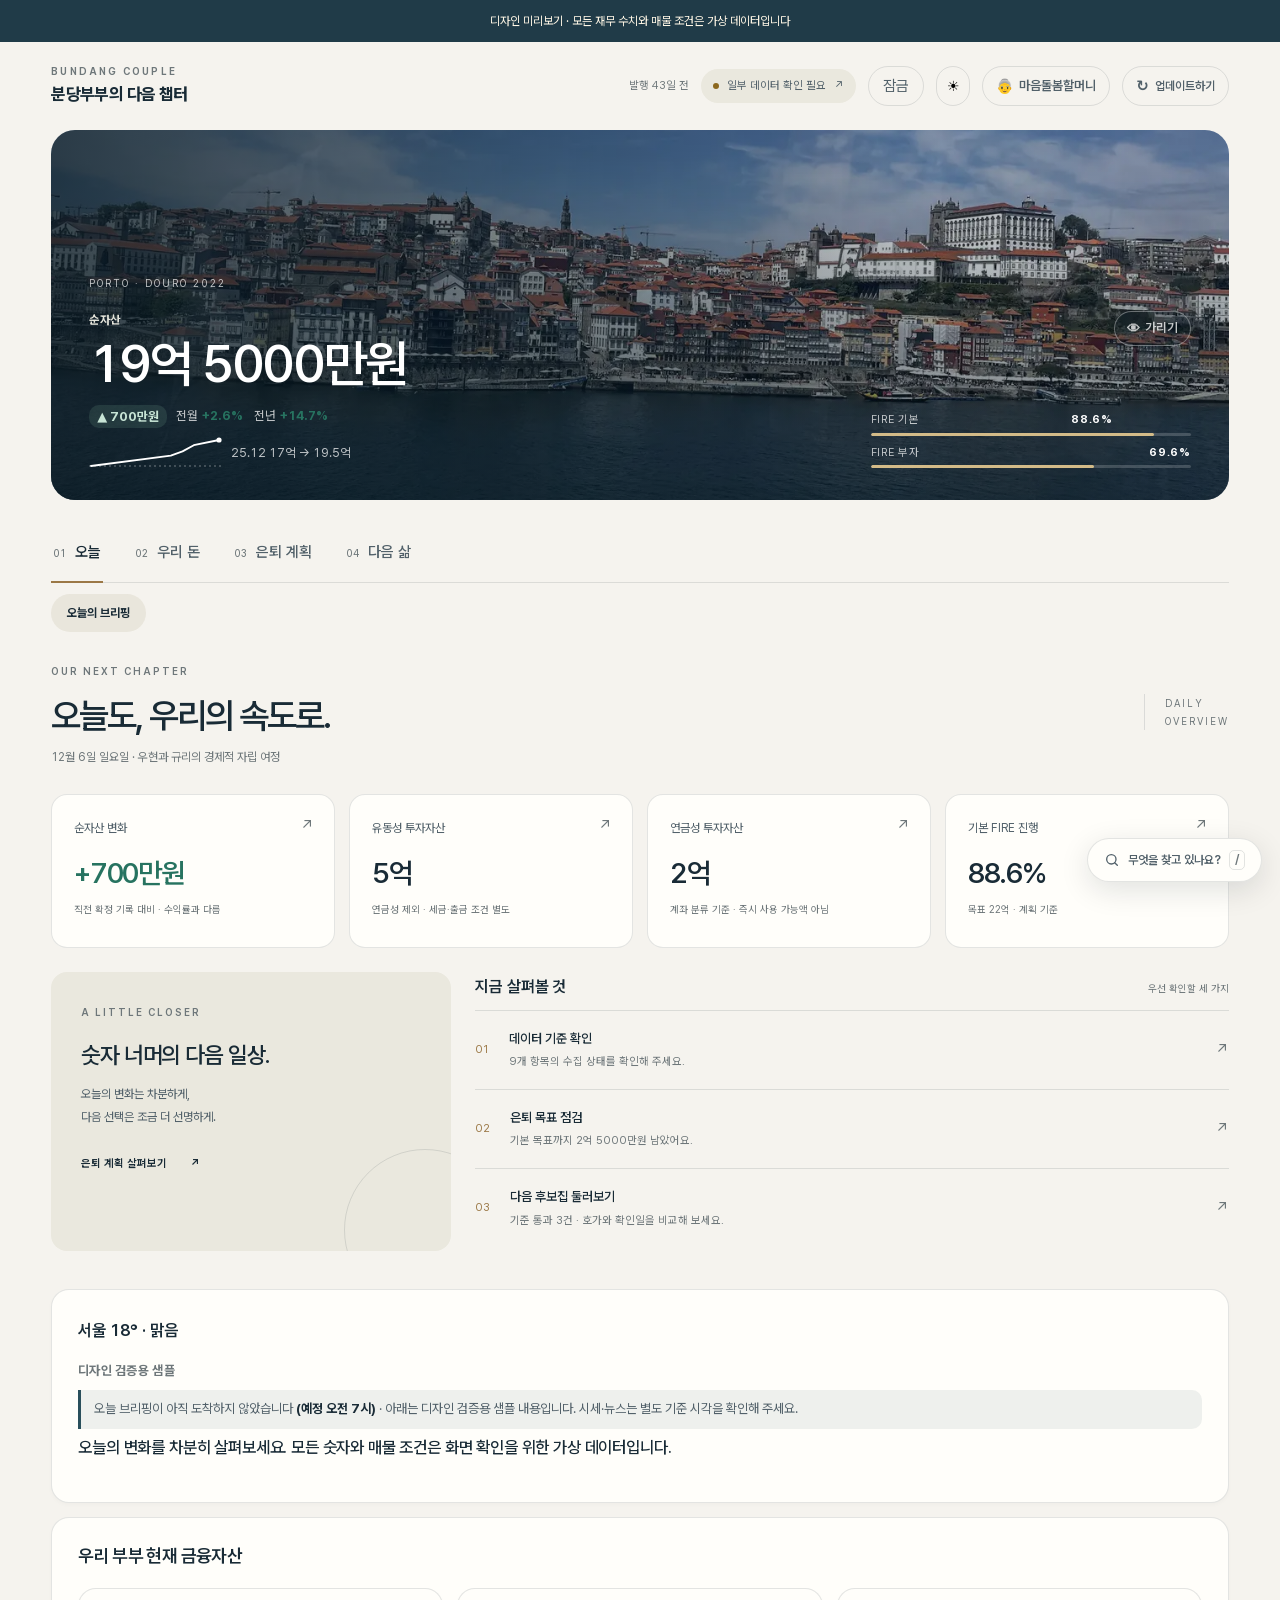
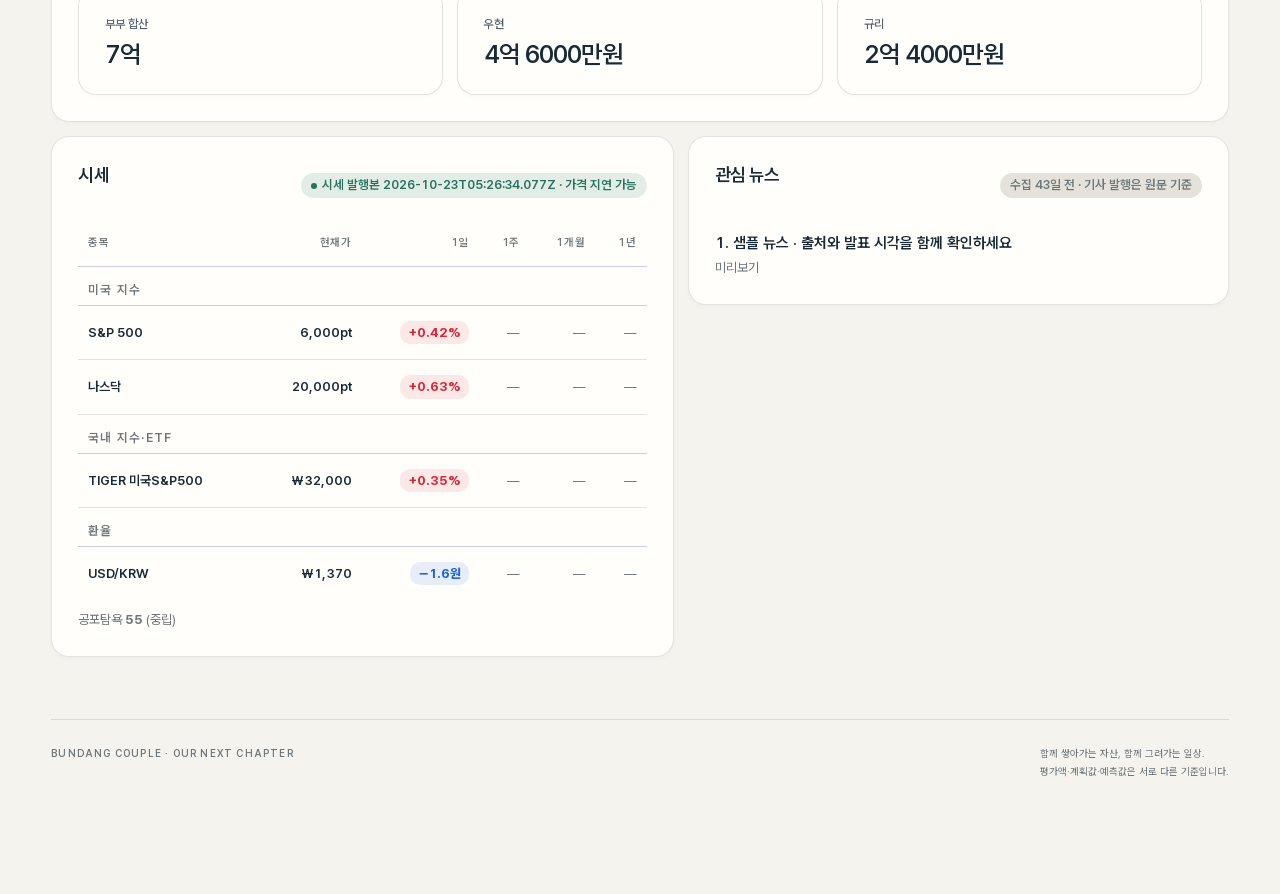
==== commit 1ce24ef7: "fix: wrap long source-time badges on mobile" ====
--- a/docs/preview-redesign/index.html
+++ b/docs/preview-redesign/index.html
@@ -1298,6 +1298,10 @@
   .lab-results { grid-template-columns:1fr; padding:20px; gap:22px; }
   .lab-results>div+div { border-top:1px solid var(--border); padding-top:18px; }
 }
+
+/* Source-time labels must wrap on narrow screens. */
+.cp-mkt-head { flex-wrap: wrap; }
+.cp-mkt-head .live-badge { max-width: 100%; white-space: normal; overflow-wrap: anywhere; line-height: 1.5; }
 </style>
 <script>
   /* 저장된 수동 테마를 렌더 전에 즉시 적용 — 깜빡임(FOUC) 방지 */
@@ -5459,7 +5463,7 @@
   const pane = active && document.getElementById("tab-" + active.dataset.tab);
   if (pane) { pane.classList.remove("flash-in"); void pane.offsetWidth; pane.classList.add("flash-in"); }
 }
-const previewFixture={"snap":{"updated_at":"2026-10-23T05:23:38.584Z","fx_usdkrw":1370,"assets":[{"name":"부동산 A","owner":"우현","category":"부동산","value_krw":1150000000},{"name":"부동산 B","owner":"규리","category":"부동산","value_krw":850000000},{"name":"우현 금융","owner":"우현","category":"주식","value_krw":460000000},{"name":"규리 금융","owner":"규리","category":"주식","value_krw":240000000},{"name":"거주 보증금","owner":"공동","category":"전세보증금","value_krw":200000000},{"name":"생활 예비비","owner":"공동","category":"현금","value_krw":50000000}],"liabilities":[{"name":"주택 담보","owner":"공동","kind":"담보","target":"부동산 A","amount_krw":1000000000}],"gross_krw":2950000000,"debt_krw":1000000000,"net_krw":1950000000,"total_krw":1950000000,"financial":{"year":2026,"fx":1370,"holdings":[{"owner":"우현","account":"일반계좌","group":"유동성","name":"TIGER 미국S&P500","ticker":"KRX:360750","currency":"KRW","qty":1000,"price":320000,"value_krw":320000000,"div_krw":4800000,"div_net_krw":4060800,"tax_rate":0.154,"div_months":[400000,400000,400000,400000,400000,400000,400000,400000,400000,400000,400000,400000],"div_kinds":["est","est","est","est","est","est","est","est","est","est","est","est"]},{"owner":"규리","account":"일반계좌","group":"유동성","name":"TIGER 미국배당다우존스","ticker":"KRX:458730","currency":"KRW","qty":1000,"price":180000,"value_krw":180000000,"div_krw":6500000,"div_net_krw":5499000,"tax_rate":0.154,"div_months":[541666.6666666666,541666.6666666666,541666.6666666666,541666.6666666666,541666.6666666666,541666.6666666666,541666.6666666666,541666.6666666666,541666.6666666666,541666.6666666666,541666.6666666666,541666.6666666666],"div_kinds":["est","est","est","est","est","est","est","est","est","est","est","est"]},{"owner":"우현","account":"연금저축","group":"연금성","name":"KODEX 미국나스닥100","ticker":"KRX:379810","currency":"KRW","qty":1000,"price":140000,"value_krw":140000000,"div_krw":1400000,"div_net_krw":1184400,"tax_rate":0.154,"div_months":[116666.66666666667,116666.66666666667,116666.66666666667,116666.66666666667,116666.66666666667,116666.66666666667,116666.66666666667,116666.66666666667,116666.66666666667,116666.66666666667,116666.66666666667,116666.66666666667],"div_kinds":["est","est","est","est","est","est","est","est","est","est","est","est"]},{"owner":"규리","account":"IRP","group":"연금성","name":"RISE 200","ticker":"KRX:148020","currency":"KRW","qty":1000,"price":60000,"value_krw":60000000,"div_krw":1800000,"div_net_krw":1522800,"tax_rate":0.154,"div_months":[150000,150000,150000,150000,150000,150000,150000,150000,150000,150000,150000,150000],"div_kinds":["est","est","est","est","est","est","est","est","est","est","est","est"]}],"quotes_asof":"2026-10-23T05:23:38.584Z"},"fire":{"target_basic":2200000000,"target_rich":2800000000,"target_year":2028,"target_month":4,"monthly_expense":5500000,"current_age":40,"retire_age":42,"age_self":"우현","age_spouse":"규리","age_gap":8,"real_return":4,"life_expectancy":100},"spending":{"year":2026,"months":["2026-07","2026-08","2026-09","2026-10"],"closed":3,"total":[4200000,4600000,4400000,3100000],"categories":[{"name":"생활","values":[1600000,1500000,1600000,1200000]},{"name":"여행","values":[1200000,1700000,1300000,800000]},{"name":"외식","values":[800000,800000,900000,600000]},{"name":"기타","values":[600000,600000,600000,500000]}]},"officetel":{"cap_man":90000,"area_min":13,"criteria":"샘플 조건 · 환산전세 9억 이하","summary":{"ok":3,"listed":3,"total":3,"buildings":3,"min_conv":72000},"deals":{},"items":[{"name":"브라이튼 여의도","region":"서울 영등포구","type":"59A","area":17.8,"rooms":"방 2 · 욕실 1","deposit":30000,"monthly":180,"converted":75000,"ok":true,"listed":true,"floor":"중층","facing":"남향","asof":"2026-10-23","link":"https://land.naver.com/","stars":"★★"},{"name":"힐스테이트 여의도","region":"서울 영등포구","type":"49B","area":15.2,"rooms":"방 1 · 욕실 1","deposit":50000,"monthly":100,"converted":75000,"ok":true,"listed":true,"floor":"고층","facing":"동향","asof":"2026-10-23","link":"https://land.naver.com/","stars":"★★"},{"name":"여의도 더원","region":"서울 영등포구","type":"49A","area":14.9,"rooms":"방 1 · 욕실 1","deposit":40000,"monthly":128,"converted":72000,"ok":true,"listed":true,"floor":"고층","facing":"남서향","asof":"2026-10-23","link":"https://land.naver.com/","stars":"★"}]},"checkpoint":{"generated_at":"2026-10-23T05:23:38.584Z","date_label":"디자인 검증용 샘플","weather":"서울 18° · 맑음","greeting":"오늘의 변화를 차분히 살펴보세요.","summary":"모든 숫자와 매물 조건은 화면 확인을 위한 가상 데이터입니다.","us":[{"name":"S&P 500","price":6000,"unit":"pt","change_pct":0.42},{"name":"나스닥","price":20000,"unit":"pt","change_pct":0.63}],"kr":[{"name":"TIGER 미국S&P500","price":32000,"change_pct":0.35}],"fx":[{"name":"USD/KRW","rate":1370,"change_pct":-0.12}],"news":[{"title":"샘플 뉴스 · 출처와 발표 시각을 함께 확인하세요","source":"미리보기","link":"https://www.wealthfront.com/"}],"fear_greed":{"score":55,"label":"중립"}},"cities":{"seoul":{"name":"서울, 한국","avg_monthly":5500000,"annual_budget":66000000,"fire_target":2200000000,"categories":[2200000,1924999.9999999998,1375000]},"cities":[{"name":"포르투, 포르투갈","avg_monthly":3800000,"annual_budget":45600000,"fire_target":1520000000,"categories":[1520000,1330000,950000]},{"name":"후쿠오카, 일본","avg_monthly":4200000,"annual_budget":50400000,"fire_target":1680000000,"categories":[1680000,1470000,1050000]}],"categories":[{"name":"주거"},{"name":"생활"},{"name":"여행"}]},"simulation":{"retire_age":42,"summary":{"retire_asset":2200000000,"real_net_end":500000000},"series":[{"age":40,"year":2026,"phase":"현재","net":1850000000,"real_net":1850000000,"invest":100000000,"spend":66000000,"medical":3000000,"pension":0,"saving":24000000},{"age":41,"year":2027,"phase":"준비","net":1880000000,"real_net":1860000000,"invest":100000000,"spend":66000000,"medical":3000000,"pension":0,"saving":24000000},{"age":42,"year":2028,"phase":"은퇴","net":1910000000,"real_net":1870000000,"invest":100000000,"spend":66000000,"medical":3000000,"pension":0,"saving":24000000},{"age":43,"year":2029,"phase":"은퇴","net":1940000000,"real_net":1880000000,"invest":100000000,"spend":66000000,"medical":3000000,"pension":0,"saving":24000000},{"age":44,"year":2030,"phase":"은퇴","net":1970000000,"real_net":1890000000,"invest":100000000,"spend":66000000,"medical":3000000,"pension":0,"saving":24000000},{"age":45,"year":2031,"phase":"은퇴","net":2000000000,"real_net":1900000000,"invest":100000000,"spend":66000000,"medical":3000000,"pension":0,"saving":24000000},{"age":46,"year":2032,"phase":"은퇴","net":2030000000,"real_net":1910000000,"invest":100000000,"spend":66000000,"medical":3000000,"pension":0,"saving":24000000},{"age":47,"year":2033,"phase":"은퇴","net":2060000000,"real_net":1920000000,"invest":100000000,"spend":66000000,"medical":3000000,"pension":0,"saving":24000000},{"age":48,"year":2034,"phase":"은퇴","net":2090000000,"real_net":1930000000,"invest":100000000,"spend":66000000,"medical":3000000,"pension":0,"saving":24000000},{"age":49,"year":2035,"phase":"은퇴","net":2120000000,"real_net":1940000000,"invest":100000000,"spend":66000000,"medical":3000000,"pension":0,"saving":24000000},{"age":50,"year":2036,"phase":"은퇴","net":2150000000,"real_net":1950000000,"invest":100000000,"spend":66000000,"medical":3000000,"pension":0,"saving":24000000},{"age":51,"year":2037,"phase":"은퇴","net":2180000000,"real_net":1960000000,"invest":100000000,"spend":66000000,"medical":3000000,"pension":0,"saving":24000000},{"age":52,"year":2038,"phase":"은퇴","net":2210000000,"real_net":1970000000,"invest":100000000,"spend":66000000,"medical":3000000,"pension":0,"saving":24000000},{"age":53,"year":2039,"phase":"은퇴","net":2240000000,"real_net":1980000000,"invest":100000000,"spend":66000000,"medical":3000000,"pension":0,"saving":24000000},{"age":54,"year":2040,"phase":"은퇴","net":2270000000,"real_net":1990000000,"invest":100000000,"spend":66000000,"medical":3000000,"pension":0,"saving":24000000},{"age":55,"year":2041,"phase":"은퇴","net":2300000000,"real_net":2000000000,"invest":100000000,"spend":66000000,"medical":3000000,"pension":0,"saving":24000000},{"age":56,"year":2042,"phase":"은퇴","net":2330000000,"real_net":2010000000,"invest":100000000,"spend":66000000,"medical":3000000,"pension":0,"saving":24000000},{"age":57,"year":2043,"phase":"은퇴","net":2360000000,"real_net":2020000000,"invest":100000000,"spend":66000000,"medical":3000000,"pension":0,"saving":24000000},{"age":58,"year":2044,"phase":"은퇴","net":2390000000,"real_net":2030000000,"invest":100000000,"spend":66000000,"medical":3000000,"pension":0,"saving":24000000},{"age":59,"year":2045,"phase":"은퇴","net":2420000000,"real_net":2040000000,"invest":100000000,"spend":66000000,"medical":3000000,"pension":0,"saving":24000000}]},"review":{"years":[2026],"byYear":{"2026":{"best":[{"label":"여행","text":"함께 걷는 다음 여정"}],"months":[]}}},"prev_day":{"net_krw":1943000000,"key":"2026-10-23"},"prev_month":{"net_krw":1900000000,"key":"2026-09"},"prev_year":{"net_krw":1700000000,"key":"2025"}},"live":{"updated_iso":"2026-10-23T05:23:38.584Z","updated_at":"2026-10-23T05:23:38.584Z","financial":{"year":2026,"fx":1370,"holdings":[{"owner":"우현","account":"일반계좌","group":"유동성","name":"TIGER 미국S&P500","ticker":"KRX:360750","currency":"KRW","qty":1000,"price":320000,"value_krw":320000000,"div_krw":4800000,"div_net_krw":4060800,"tax_rate":0.154,"div_months":[400000,400000,400000,400000,400000,400000,400000,400000,400000,400000,400000,400000],"div_kinds":["est","est","est","est","est","est","est","est","est","est","est","est"]},{"owner":"규리","account":"일반계좌","group":"유동성","name":"TIGER 미국배당다우존스","ticker":"KRX:458730","currency":"KRW","qty":1000,"price":180000,"value_krw":180000000,"div_krw":6500000,"div_net_krw":5499000,"tax_rate":0.154,"div_months":[541666.6666666666,541666.6666666666,541666.6666666666,541666.6666666666,541666.6666666666,541666.6666666666,541666.6666666666,541666.6666666666,541666.6666666666,541666.6666666666,541666.6666666666,541666.6666666666],"div_kinds":["est","est","est","est","est","est","est","est","est","est","est","est"]},{"owner":"우현","account":"연금저축","group":"연금성","name":"KODEX 미국나스닥100","ticker":"KRX:379810","currency":"KRW","qty":1000,"price":140000,"value_krw":140000000,"div_krw":1400000,"div_net_krw":1184400,"tax_rate":0.154,"div_months":[116666.66666666667,116666.66666666667,116666.66666666667,116666.66666666667,116666.66666666667,116666.66666666667,116666.66666666667,116666.66666666667,116666.66666666667,116666.66666666667,116666.66666666667,116666.66666666667],"div_kinds":["est","est","est","est","est","est","est","est","est","est","est","est"]},{"owner":"규리","account":"IRP","group":"연금성","name":"RISE 200","ticker":"KRX:148020","currency":"KRW","qty":1000,"price":60000,"value_krw":60000000,"div_krw":1800000,"div_net_krw":1522800,"tax_rate":0.154,"div_months":[150000,150000,150000,150000,150000,150000,150000,150000,150000,150000,150000,150000],"div_kinds":["est","est","est","est","est","est","est","est","est","est","est","est"]}],"quotes_asof":"2026-10-23T05:23:38.584Z"},"fire":{"target_basic":2200000000,"target_rich":2800000000,"target_year":2028,"target_month":4,"monthly_expense":5500000,"current_age":40,"retire_age":42,"age_self":"우현","age_spouse":"규리","age_gap":8,"real_return":4,"life_expectancy":100},"spending":{"year":2026,"months":["2026-07","2026-08","2026-09","2026-10"],"closed":3,"total":[4200000,4600000,4400000,3100000],"categories":[{"name":"생활","values":[1600000,1500000,1600000,1200000]},{"name":"여행","values":[1200000,1700000,1300000,800000]},{"name":"외식","values":[800000,800000,900000,600000]},{"name":"기타","values":[600000,600000,600000,500000]}]},"officetel":{"cap_man":90000,"area_min":13,"criteria":"샘플 조건 · 환산전세 9억 이하","summary":{"ok":3,"listed":3,"total":3,"buildings":3,"min_conv":72000},"deals":{},"items":[{"name":"브라이튼 여의도","region":"서울 영등포구","type":"59A","area":17.8,"rooms":"방 2 · 욕실 1","deposit":30000,"monthly":180,"converted":75000,"ok":true,"listed":true,"floor":"중층","facing":"남향","asof":"2026-10-23","link":"https://land.naver.com/","stars":"★★"},{"name":"힐스테이트 여의도","region":"서울 영등포구","type":"49B","area":15.2,"rooms":"방 1 · 욕실 1","deposit":50000,"monthly":100,"converted":75000,"ok":true,"listed":true,"floor":"고층","facing":"동향","asof":"2026-10-23","link":"https://land.naver.com/","stars":"★★"},{"name":"여의도 더원","region":"서울 영등포구","type":"49A","area":14.9,"rooms":"방 1 · 욕실 1","deposit":40000,"monthly":128,"converted":72000,"ok":true,"listed":true,"floor":"고층","facing":"남서향","asof":"2026-10-23","link":"https://land.naver.com/","stars":"★"}]},"checkpoint":{"generated_at":"2026-10-23T05:23:38.584Z","date_label":"디자인 검증용 샘플","weather":"서울 18° · 맑음","greeting":"오늘의 변화를 차분히 살펴보세요.","summary":"모든 숫자와 매물 조건은 화면 확인을 위한 가상 데이터입니다.","us":[{"name":"S&P 500","price":6000,"unit":"pt","change_pct":0.42},{"name":"나스닥","price":20000,"unit":"pt","change_pct":0.63}],"kr":[{"name":"TIGER 미국S&P500","price":32000,"change_pct":0.35}],"fx":[{"name":"USD/KRW","rate":1370,"change_pct":-0.12}],"news":[{"title":"샘플 뉴스 · 출처와 발표 시각을 함께 확인하세요","source":"미리보기","link":"https://www.wealthfront.com/"}],"fear_greed":{"score":55,"label":"중립"}},"cities":{"seoul":{"name":"서울, 한국","avg_monthly":5500000,"annual_budget":66000000,"fire_target":2200000000,"categories":[2200000,1924999.9999999998,1375000]},"cities":[{"name":"포르투, 포르투갈","avg_monthly":3800000,"annual_budget":45600000,"fire_target":1520000000,"categories":[1520000,1330000,950000]},{"name":"후쿠오카, 일본","avg_monthly":4200000,"annual_budget":50400000,"fire_target":1680000000,"categories":[1680000,1470000,1050000]}],"categories":[{"name":"주거"},{"name":"생활"},{"name":"여행"}]},"simulation":{"retire_age":42,"summary":{"retire_asset":2200000000,"real_net_end":500000000},"series":[{"age":40,"year":2026,"phase":"현재","net":1850000000,"real_net":1850000000,"invest":100000000,"spend":66000000,"medical":3000000,"pension":0,"saving":24000000},{"age":41,"year":2027,"phase":"준비","net":1880000000,"real_net":1860000000,"invest":100000000,"spend":66000000,"medical":3000000,"pension":0,"saving":24000000},{"age":42,"year":2028,"phase":"은퇴","net":1910000000,"real_net":1870000000,"invest":100000000,"spend":66000000,"medical":3000000,"pension":0,"saving":24000000},{"age":43,"year":2029,"phase":"은퇴","net":1940000000,"real_net":1880000000,"invest":100000000,"spend":66000000,"medical":3000000,"pension":0,"saving":24000000},{"age":44,"year":2030,"phase":"은퇴","net":1970000000,"real_net":1890000000,"invest":100000000,"spend":66000000,"medical":3000000,"pension":0,"saving":24000000},{"age":45,"year":2031,"phase":"은퇴","net":2000000000,"real_net":1900000000,"invest":100000000,"spend":66000000,"medical":3000000,"pension":0,"saving":24000000},{"age":46,"year":2032,"phase":"은퇴","net":2030000000,"real_net":1910000000,"invest":100000000,"spend":66000000,"medical":3000000,"pension":0,"saving":24000000},{"age":47,"year":2033,"phase":"은퇴","net":2060000000,"real_net":1920000000,"invest":100000000,"spend":66000000,"medical":3000000,"pension":0,"saving":24000000},{"age":48,"year":2034,"phase":"은퇴","net":2090000000,"real_net":1930000000,"invest":100000000,"spend":66000000,"medical":3000000,"pension":0,"saving":24000000},{"age":49,"year":2035,"phase":"은퇴","net":2120000000,"real_net":1940000000,"invest":100000000,"spend":66000000,"medical":3000000,"pension":0,"saving":24000000},{"age":50,"year":2036,"phase":"은퇴","net":2150000000,"real_net":1950000000,"invest":100000000,"spend":66000000,"medical":3000000,"pension":0,"saving":24000000},{"age":51,"year":2037,"phase":"은퇴","net":2180000000,"real_net":1960000000,"invest":100000000,"spend":66000000,"medical":3000000,"pension":0,"saving":24000000},{"age":52,"year":2038,"phase":"은퇴","net":2210000000,"real_net":1970000000,"invest":100000000,"spend":66000000,"medical":3000000,"pension":0,"saving":24000000},{"age":53,"year":2039,"phase":"은퇴","net":2240000000,"real_net":1980000000,"invest":100000000,"spend":66000000,"medical":3000000,"pension":0,"saving":24000000},{"age":54,"year":2040,"phase":"은퇴","net":2270000000,"real_net":1990000000,"invest":100000000,"spend":66000000,"medical":3000000,"pension":0,"saving":24000000},{"age":55,"year":2041,"phase":"은퇴","net":2300000000,"real_net":2000000000,"invest":100000000,"spend":66000000,"medical":3000000,"pension":0,"saving":24000000},{"age":56,"year":2042,"phase":"은퇴","net":2330000000,"real_net":2010000000,"invest":100000000,"spend":66000000,"medical":3000000,"pension":0,"saving":24000000},{"age":57,"year":2043,"phase":"은퇴","net":2360000000,"real_net":2020000000,"invest":100000000,"spend":66000000,"medical":3000000,"pension":0,"saving":24000000},{"age":58,"year":2044,"phase":"은퇴","net":2390000000,"real_net":2030000000,"invest":100000000,"spend":66000000,"medical":3000000,"pension":0,"saving":24000000},{"age":59,"year":2045,"phase":"은퇴","net":2420000000,"real_net":2040000000,"invest":100000000,"spend":66000000,"medical":3000000,"pension":0,"saving":24000000}]},"review":{"years":[2026],"byYear":{"2026":{"best":[{"label":"여행","text":"함께 걷는 다음 여정"}],"months":[]}}},"liabilities":[{"name":"주택 담보","owner":"공동","kind":"담보","target":"부동산 A","amount_krw":1000000000}],"news":[{"title":"샘플 뉴스 · 출처와 발표 시각을 함께 확인하세요","source":"미리보기","link":"https://www.wealthfront.com/"}],"us":[{"name":"S&P 500","price":6000,"unit":"pt","change_pct":0.42},{"name":"나스닥","price":20000,"unit":"pt","change_pct":0.63}],"kr":[{"name":"TIGER 미국S&P500","price":32000,"change_pct":0.35}],"fx":[{"name":"USD/KRW","rate":1370,"change_pct":-0.12}],"_fetched":{"financial":"2026-10-23T05:23:38.584Z","news":"2026-10-23T05:23:38.584Z","checkpoint":"2026-10-23T05:23:38.584Z","spending":"2026-10-23T05:23:38.584Z","fire":"2026-10-23T05:23:38.584Z","simulation":"2026-10-23T05:23:38.584Z","liabilities":"2026-10-23T05:23:38.584Z","officetel":"2026-10-23T05:23:38.584Z","cities":"2026-10-23T05:23:38.584Z"},"_status":{"financial":{"state":"ok"},"news":{"state":"ok"},"checkpoint":{"state":"ok"},"spending":{"state":"ok"},"fire":{"state":"ok"},"simulation":{"state":"ok"},"liabilities":{"state":"ok"},"officetel":{"state":"ok"},"cities":{"state":"ok"}}},"history":"date,name,value\n2025-12-31,total,1700000000\n2026-07-31,total,1800000000\n2026-08-31,total,1840000000\n2026-09-30,total,1900000000\n"}; gate=async()=>[previewFixture.snap,previewFixture.history]; loadLive=async()=>previewFixture.live; startCover=()=>{document.getElementById("cover").hidden=false;const s=document.getElementById("cover-stack");s.style.backgroundImage="url(assets/hero-sm.webp)";s.style.backgroundSize="cover";s.style.backgroundPosition="center 60%";document.getElementById("cover-cap").textContent="PORTO · DOURO 2022";};document.body.insertAdjacentHTML("afterbegin", "<div class=\"preview-notice\">디자인 미리보기 · 모든 재무 수치와 매물 조건은 가상 데이터입니다</div>");main();
+const previewFixture={"snap":{"updated_at":"2026-10-23T05:26:34.077Z","fx_usdkrw":1370,"assets":[{"name":"부동산 A","owner":"우현","category":"부동산","value_krw":1150000000},{"name":"부동산 B","owner":"규리","category":"부동산","value_krw":850000000},{"name":"우현 금융","owner":"우현","category":"주식","value_krw":460000000},{"name":"규리 금융","owner":"규리","category":"주식","value_krw":240000000},{"name":"거주 보증금","owner":"공동","category":"전세보증금","value_krw":200000000},{"name":"생활 예비비","owner":"공동","category":"현금","value_krw":50000000}],"liabilities":[{"name":"주택 담보","owner":"공동","kind":"담보","target":"부동산 A","amount_krw":1000000000}],"gross_krw":2950000000,"debt_krw":1000000000,"net_krw":1950000000,"total_krw":1950000000,"financial":{"year":2026,"fx":1370,"holdings":[{"owner":"우현","account":"일반계좌","group":"유동성","name":"TIGER 미국S&P500","ticker":"KRX:360750","currency":"KRW","qty":1000,"price":320000,"value_krw":320000000,"div_krw":4800000,"div_net_krw":4060800,"tax_rate":0.154,"div_months":[400000,400000,400000,400000,400000,400000,400000,400000,400000,400000,400000,400000],"div_kinds":["est","est","est","est","est","est","est","est","est","est","est","est"]},{"owner":"규리","account":"일반계좌","group":"유동성","name":"TIGER 미국배당다우존스","ticker":"KRX:458730","currency":"KRW","qty":1000,"price":180000,"value_krw":180000000,"div_krw":6500000,"div_net_krw":5499000,"tax_rate":0.154,"div_months":[541666.6666666666,541666.6666666666,541666.6666666666,541666.6666666666,541666.6666666666,541666.6666666666,541666.6666666666,541666.6666666666,541666.6666666666,541666.6666666666,541666.6666666666,541666.6666666666],"div_kinds":["est","est","est","est","est","est","est","est","est","est","est","est"]},{"owner":"우현","account":"연금저축","group":"연금성","name":"KODEX 미국나스닥100","ticker":"KRX:379810","currency":"KRW","qty":1000,"price":140000,"value_krw":140000000,"div_krw":1400000,"div_net_krw":1184400,"tax_rate":0.154,"div_months":[116666.66666666667,116666.66666666667,116666.66666666667,116666.66666666667,116666.66666666667,116666.66666666667,116666.66666666667,116666.66666666667,116666.66666666667,116666.66666666667,116666.66666666667,116666.66666666667],"div_kinds":["est","est","est","est","est","est","est","est","est","est","est","est"]},{"owner":"규리","account":"IRP","group":"연금성","name":"RISE 200","ticker":"KRX:148020","currency":"KRW","qty":1000,"price":60000,"value_krw":60000000,"div_krw":1800000,"div_net_krw":1522800,"tax_rate":0.154,"div_months":[150000,150000,150000,150000,150000,150000,150000,150000,150000,150000,150000,150000],"div_kinds":["est","est","est","est","est","est","est","est","est","est","est","est"]}],"quotes_asof":"2026-10-23T05:26:34.077Z"},"fire":{"target_basic":2200000000,"target_rich":2800000000,"target_year":2028,"target_month":4,"monthly_expense":5500000,"current_age":40,"retire_age":42,"age_self":"우현","age_spouse":"규리","age_gap":8,"real_return":4,"life_expectancy":100},"spending":{"year":2026,"months":["2026-07","2026-08","2026-09","2026-10"],"closed":3,"total":[4200000,4600000,4400000,3100000],"categories":[{"name":"생활","values":[1600000,1500000,1600000,1200000]},{"name":"여행","values":[1200000,1700000,1300000,800000]},{"name":"외식","values":[800000,800000,900000,600000]},{"name":"기타","values":[600000,600000,600000,500000]}]},"officetel":{"cap_man":90000,"area_min":13,"criteria":"샘플 조건 · 환산전세 9억 이하","summary":{"ok":3,"listed":3,"total":3,"buildings":3,"min_conv":72000},"deals":{},"items":[{"name":"브라이튼 여의도","region":"서울 영등포구","type":"59A","area":17.8,"rooms":"방 2 · 욕실 1","deposit":30000,"monthly":180,"converted":75000,"ok":true,"listed":true,"floor":"중층","facing":"남향","asof":"2026-10-23","link":"https://land.naver.com/","stars":"★★"},{"name":"힐스테이트 여의도","region":"서울 영등포구","type":"49B","area":15.2,"rooms":"방 1 · 욕실 1","deposit":50000,"monthly":100,"converted":75000,"ok":true,"listed":true,"floor":"고층","facing":"동향","asof":"2026-10-23","link":"https://land.naver.com/","stars":"★★"},{"name":"여의도 더원","region":"서울 영등포구","type":"49A","area":14.9,"rooms":"방 1 · 욕실 1","deposit":40000,"monthly":128,"converted":72000,"ok":true,"listed":true,"floor":"고층","facing":"남서향","asof":"2026-10-23","link":"https://land.naver.com/","stars":"★"}]},"checkpoint":{"generated_at":"2026-10-23T05:26:34.077Z","date_label":"디자인 검증용 샘플","weather":"서울 18° · 맑음","greeting":"오늘의 변화를 차분히 살펴보세요.","summary":"모든 숫자와 매물 조건은 화면 확인을 위한 가상 데이터입니다.","us":[{"name":"S&P 500","price":6000,"unit":"pt","change_pct":0.42},{"name":"나스닥","price":20000,"unit":"pt","change_pct":0.63}],"kr":[{"name":"TIGER 미국S&P500","price":32000,"change_pct":0.35}],"fx":[{"name":"USD/KRW","rate":1370,"change_pct":-0.12}],"news":[{"title":"샘플 뉴스 · 출처와 발표 시각을 함께 확인하세요","source":"미리보기","link":"https://www.wealthfront.com/"}],"fear_greed":{"score":55,"label":"중립"}},"cities":{"seoul":{"name":"서울, 한국","avg_monthly":5500000,"annual_budget":66000000,"fire_target":2200000000,"categories":[2200000,1924999.9999999998,1375000]},"cities":[{"name":"포르투, 포르투갈","avg_monthly":3800000,"annual_budget":45600000,"fire_target":1520000000,"categories":[1520000,1330000,950000]},{"name":"후쿠오카, 일본","avg_monthly":4200000,"annual_budget":50400000,"fire_target":1680000000,"categories":[1680000,1470000,1050000]}],"categories":[{"name":"주거"},{"name":"생활"},{"name":"여행"}]},"simulation":{"retire_age":42,"summary":{"retire_asset":2200000000,"real_net_end":500000000},"series":[{"age":40,"year":2026,"phase":"현재","net":1850000000,"real_net":1850000000,"invest":100000000,"spend":66000000,"medical":3000000,"pension":0,"saving":24000000},{"age":41,"year":2027,"phase":"준비","net":1880000000,"real_net":1860000000,"invest":100000000,"spend":66000000,"medical":3000000,"pension":0,"saving":24000000},{"age":42,"year":2028,"phase":"은퇴","net":1910000000,"real_net":1870000000,"invest":100000000,"spend":66000000,"medical":3000000,"pension":0,"saving":24000000},{"age":43,"year":2029,"phase":"은퇴","net":1940000000,"real_net":1880000000,"invest":100000000,"spend":66000000,"medical":3000000,"pension":0,"saving":24000000},{"age":44,"year":2030,"phase":"은퇴","net":1970000000,"real_net":1890000000,"invest":100000000,"spend":66000000,"medical":3000000,"pension":0,"saving":24000000},{"age":45,"year":2031,"phase":"은퇴","net":2000000000,"real_net":1900000000,"invest":100000000,"spend":66000000,"medical":3000000,"pension":0,"saving":24000000},{"age":46,"year":2032,"phase":"은퇴","net":2030000000,"real_net":1910000000,"invest":100000000,"spend":66000000,"medical":3000000,"pension":0,"saving":24000000},{"age":47,"year":2033,"phase":"은퇴","net":2060000000,"real_net":1920000000,"invest":100000000,"spend":66000000,"medical":3000000,"pension":0,"saving":24000000},{"age":48,"year":2034,"phase":"은퇴","net":2090000000,"real_net":1930000000,"invest":100000000,"spend":66000000,"medical":3000000,"pension":0,"saving":24000000},{"age":49,"year":2035,"phase":"은퇴","net":2120000000,"real_net":1940000000,"invest":100000000,"spend":66000000,"medical":3000000,"pension":0,"saving":24000000},{"age":50,"year":2036,"phase":"은퇴","net":2150000000,"real_net":1950000000,"invest":100000000,"spend":66000000,"medical":3000000,"pension":0,"saving":24000000},{"age":51,"year":2037,"phase":"은퇴","net":2180000000,"real_net":1960000000,"invest":100000000,"spend":66000000,"medical":3000000,"pension":0,"saving":24000000},{"age":52,"year":2038,"phase":"은퇴","net":2210000000,"real_net":1970000000,"invest":100000000,"spend":66000000,"medical":3000000,"pension":0,"saving":24000000},{"age":53,"year":2039,"phase":"은퇴","net":2240000000,"real_net":1980000000,"invest":100000000,"spend":66000000,"medical":3000000,"pension":0,"saving":24000000},{"age":54,"year":2040,"phase":"은퇴","net":2270000000,"real_net":1990000000,"invest":100000000,"spend":66000000,"medical":3000000,"pension":0,"saving":24000000},{"age":55,"year":2041,"phase":"은퇴","net":2300000000,"real_net":2000000000,"invest":100000000,"spend":66000000,"medical":3000000,"pension":0,"saving":24000000},{"age":56,"year":2042,"phase":"은퇴","net":2330000000,"real_net":2010000000,"invest":100000000,"spend":66000000,"medical":3000000,"pension":0,"saving":24000000},{"age":57,"year":2043,"phase":"은퇴","net":2360000000,"real_net":2020000000,"invest":100000000,"spend":66000000,"medical":3000000,"pension":0,"saving":24000000},{"age":58,"year":2044,"phase":"은퇴","net":2390000000,"real_net":2030000000,"invest":100000000,"spend":66000000,"medical":3000000,"pension":0,"saving":24000000},{"age":59,"year":2045,"phase":"은퇴","net":2420000000,"real_net":2040000000,"invest":100000000,"spend":66000000,"medical":3000000,"pension":0,"saving":24000000}]},"review":{"years":[2026],"byYear":{"2026":{"best":[{"label":"여행","text":"함께 걷는 다음 여정"}],"months":[]}}},"prev_day":{"net_krw":1943000000,"key":"2026-10-23"},"prev_month":{"net_krw":1900000000,"key":"2026-09"},"prev_year":{"net_krw":1700000000,"key":"2025"}},"live":{"updated_iso":"2026-10-23T05:26:34.077Z","updated_at":"2026-10-23T05:26:34.077Z","financial":{"year":2026,"fx":1370,"holdings":[{"owner":"우현","account":"일반계좌","group":"유동성","name":"TIGER 미국S&P500","ticker":"KRX:360750","currency":"KRW","qty":1000,"price":320000,"value_krw":320000000,"div_krw":4800000,"div_net_krw":4060800,"tax_rate":0.154,"div_months":[400000,400000,400000,400000,400000,400000,400000,400000,400000,400000,400000,400000],"div_kinds":["est","est","est","est","est","est","est","est","est","est","est","est"]},{"owner":"규리","account":"일반계좌","group":"유동성","name":"TIGER 미국배당다우존스","ticker":"KRX:458730","currency":"KRW","qty":1000,"price":180000,"value_krw":180000000,"div_krw":6500000,"div_net_krw":5499000,"tax_rate":0.154,"div_months":[541666.6666666666,541666.6666666666,541666.6666666666,541666.6666666666,541666.6666666666,541666.6666666666,541666.6666666666,541666.6666666666,541666.6666666666,541666.6666666666,541666.6666666666,541666.6666666666],"div_kinds":["est","est","est","est","est","est","est","est","est","est","est","est"]},{"owner":"우현","account":"연금저축","group":"연금성","name":"KODEX 미국나스닥100","ticker":"KRX:379810","currency":"KRW","qty":1000,"price":140000,"value_krw":140000000,"div_krw":1400000,"div_net_krw":1184400,"tax_rate":0.154,"div_months":[116666.66666666667,116666.66666666667,116666.66666666667,116666.66666666667,116666.66666666667,116666.66666666667,116666.66666666667,116666.66666666667,116666.66666666667,116666.66666666667,116666.66666666667,116666.66666666667],"div_kinds":["est","est","est","est","est","est","est","est","est","est","est","est"]},{"owner":"규리","account":"IRP","group":"연금성","name":"RISE 200","ticker":"KRX:148020","currency":"KRW","qty":1000,"price":60000,"value_krw":60000000,"div_krw":1800000,"div_net_krw":1522800,"tax_rate":0.154,"div_months":[150000,150000,150000,150000,150000,150000,150000,150000,150000,150000,150000,150000],"div_kinds":["est","est","est","est","est","est","est","est","est","est","est","est"]}],"quotes_asof":"2026-10-23T05:26:34.077Z"},"fire":{"target_basic":2200000000,"target_rich":2800000000,"target_year":2028,"target_month":4,"monthly_expense":5500000,"current_age":40,"retire_age":42,"age_self":"우현","age_spouse":"규리","age_gap":8,"real_return":4,"life_expectancy":100},"spending":{"year":2026,"months":["2026-07","2026-08","2026-09","2026-10"],"closed":3,"total":[4200000,4600000,4400000,3100000],"categories":[{"name":"생활","values":[1600000,1500000,1600000,1200000]},{"name":"여행","values":[1200000,1700000,1300000,800000]},{"name":"외식","values":[800000,800000,900000,600000]},{"name":"기타","values":[600000,600000,600000,500000]}]},"officetel":{"cap_man":90000,"area_min":13,"criteria":"샘플 조건 · 환산전세 9억 이하","summary":{"ok":3,"listed":3,"total":3,"buildings":3,"min_conv":72000},"deals":{},"items":[{"name":"브라이튼 여의도","region":"서울 영등포구","type":"59A","area":17.8,"rooms":"방 2 · 욕실 1","deposit":30000,"monthly":180,"converted":75000,"ok":true,"listed":true,"floor":"중층","facing":"남향","asof":"2026-10-23","link":"https://land.naver.com/","stars":"★★"},{"name":"힐스테이트 여의도","region":"서울 영등포구","type":"49B","area":15.2,"rooms":"방 1 · 욕실 1","deposit":50000,"monthly":100,"converted":75000,"ok":true,"listed":true,"floor":"고층","facing":"동향","asof":"2026-10-23","link":"https://land.naver.com/","stars":"★★"},{"name":"여의도 더원","region":"서울 영등포구","type":"49A","area":14.9,"rooms":"방 1 · 욕실 1","deposit":40000,"monthly":128,"converted":72000,"ok":true,"listed":true,"floor":"고층","facing":"남서향","asof":"2026-10-23","link":"https://land.naver.com/","stars":"★"}]},"checkpoint":{"generated_at":"2026-10-23T05:26:34.077Z","date_label":"디자인 검증용 샘플","weather":"서울 18° · 맑음","greeting":"오늘의 변화를 차분히 살펴보세요.","summary":"모든 숫자와 매물 조건은 화면 확인을 위한 가상 데이터입니다.","us":[{"name":"S&P 500","price":6000,"unit":"pt","change_pct":0.42},{"name":"나스닥","price":20000,"unit":"pt","change_pct":0.63}],"kr":[{"name":"TIGER 미국S&P500","price":32000,"change_pct":0.35}],"fx":[{"name":"USD/KRW","rate":1370,"change_pct":-0.12}],"news":[{"title":"샘플 뉴스 · 출처와 발표 시각을 함께 확인하세요","source":"미리보기","link":"https://www.wealthfront.com/"}],"fear_greed":{"score":55,"label":"중립"}},"cities":{"seoul":{"name":"서울, 한국","avg_monthly":5500000,"annual_budget":66000000,"fire_target":2200000000,"categories":[2200000,1924999.9999999998,1375000]},"cities":[{"name":"포르투, 포르투갈","avg_monthly":3800000,"annual_budget":45600000,"fire_target":1520000000,"categories":[1520000,1330000,950000]},{"name":"후쿠오카, 일본","avg_monthly":4200000,"annual_budget":50400000,"fire_target":1680000000,"categories":[1680000,1470000,1050000]}],"categories":[{"name":"주거"},{"name":"생활"},{"name":"여행"}]},"simulation":{"retire_age":42,"summary":{"retire_asset":2200000000,"real_net_end":500000000},"series":[{"age":40,"year":2026,"phase":"현재","net":1850000000,"real_net":1850000000,"invest":100000000,"spend":66000000,"medical":3000000,"pension":0,"saving":24000000},{"age":41,"year":2027,"phase":"준비","net":1880000000,"real_net":1860000000,"invest":100000000,"spend":66000000,"medical":3000000,"pension":0,"saving":24000000},{"age":42,"year":2028,"phase":"은퇴","net":1910000000,"real_net":1870000000,"invest":100000000,"spend":66000000,"medical":3000000,"pension":0,"saving":24000000},{"age":43,"year":2029,"phase":"은퇴","net":1940000000,"real_net":1880000000,"invest":100000000,"spend":66000000,"medical":3000000,"pension":0,"saving":24000000},{"age":44,"year":2030,"phase":"은퇴","net":1970000000,"real_net":1890000000,"invest":100000000,"spend":66000000,"medical":3000000,"pension":0,"saving":24000000},{"age":45,"year":2031,"phase":"은퇴","net":2000000000,"real_net":1900000000,"invest":100000000,"spend":66000000,"medical":3000000,"pension":0,"saving":24000000},{"age":46,"year":2032,"phase":"은퇴","net":2030000000,"real_net":1910000000,"invest":100000000,"spend":66000000,"medical":3000000,"pension":0,"saving":24000000},{"age":47,"year":2033,"phase":"은퇴","net":2060000000,"real_net":1920000000,"invest":100000000,"spend":66000000,"medical":3000000,"pension":0,"saving":24000000},{"age":48,"year":2034,"phase":"은퇴","net":2090000000,"real_net":1930000000,"invest":100000000,"spend":66000000,"medical":3000000,"pension":0,"saving":24000000},{"age":49,"year":2035,"phase":"은퇴","net":2120000000,"real_net":1940000000,"invest":100000000,"spend":66000000,"medical":3000000,"pension":0,"saving":24000000},{"age":50,"year":2036,"phase":"은퇴","net":2150000000,"real_net":1950000000,"invest":100000000,"spend":66000000,"medical":3000000,"pension":0,"saving":24000000},{"age":51,"year":2037,"phase":"은퇴","net":2180000000,"real_net":1960000000,"invest":100000000,"spend":66000000,"medical":3000000,"pension":0,"saving":24000000},{"age":52,"year":2038,"phase":"은퇴","net":2210000000,"real_net":1970000000,"invest":100000000,"spend":66000000,"medical":3000000,"pension":0,"saving":24000000},{"age":53,"year":2039,"phase":"은퇴","net":2240000000,"real_net":1980000000,"invest":100000000,"spend":66000000,"medical":3000000,"pension":0,"saving":24000000},{"age":54,"year":2040,"phase":"은퇴","net":2270000000,"real_net":1990000000,"invest":100000000,"spend":66000000,"medical":3000000,"pension":0,"saving":24000000},{"age":55,"year":2041,"phase":"은퇴","net":2300000000,"real_net":2000000000,"invest":100000000,"spend":66000000,"medical":3000000,"pension":0,"saving":24000000},{"age":56,"year":2042,"phase":"은퇴","net":2330000000,"real_net":2010000000,"invest":100000000,"spend":66000000,"medical":3000000,"pension":0,"saving":24000000},{"age":57,"year":2043,"phase":"은퇴","net":2360000000,"real_net":2020000000,"invest":100000000,"spend":66000000,"medical":3000000,"pension":0,"saving":24000000},{"age":58,"year":2044,"phase":"은퇴","net":2390000000,"real_net":2030000000,"invest":100000000,"spend":66000000,"medical":3000000,"pension":0,"saving":24000000},{"age":59,"year":2045,"phase":"은퇴","net":2420000000,"real_net":2040000000,"invest":100000000,"spend":66000000,"medical":3000000,"pension":0,"saving":24000000}]},"review":{"years":[2026],"byYear":{"2026":{"best":[{"label":"여행","text":"함께 걷는 다음 여정"}],"months":[]}}},"liabilities":[{"name":"주택 담보","owner":"공동","kind":"담보","target":"부동산 A","amount_krw":1000000000}],"news":[{"title":"샘플 뉴스 · 출처와 발표 시각을 함께 확인하세요","source":"미리보기","link":"https://www.wealthfront.com/"}],"us":[{"name":"S&P 500","price":6000,"unit":"pt","change_pct":0.42},{"name":"나스닥","price":20000,"unit":"pt","change_pct":0.63}],"kr":[{"name":"TIGER 미국S&P500","price":32000,"change_pct":0.35}],"fx":[{"name":"USD/KRW","rate":1370,"change_pct":-0.12}],"_fetched":{"financial":"2026-10-23T05:26:34.077Z","news":"2026-10-23T05:26:34.077Z","checkpoint":"2026-10-23T05:26:34.077Z","spending":"2026-10-23T05:26:34.077Z","fire":"2026-10-23T05:26:34.077Z","simulation":"2026-10-23T05:26:34.077Z","liabilities":"2026-10-23T05:26:34.077Z","officetel":"2026-10-23T05:26:34.077Z","cities":"2026-10-23T05:26:34.077Z"},"_status":{"financial":{"state":"ok"},"news":{"state":"ok"},"checkpoint":{"state":"ok"},"spending":{"state":"ok"},"fire":{"state":"ok"},"simulation":{"state":"ok"},"liabilities":{"state":"ok"},"officetel":{"state":"ok"},"cities":{"state":"ok"}}},"history":"date,name,value\n2025-12-31,total,1700000000\n2026-07-31,total,1800000000\n2026-08-31,total,1840000000\n2026-09-30,total,1900000000\n"}; gate=async()=>[previewFixture.snap,previewFixture.history]; loadLive=async()=>previewFixture.live; startCover=()=>{document.getElementById("cover").hidden=false;const s=document.getElementById("cover-stack");s.style.backgroundImage="url(assets/hero-sm.webp)";s.style.backgroundSize="cover";s.style.backgroundPosition="center 60%";document.getElementById("cover-cap").textContent="PORTO · DOURO 2022";};document.body.insertAdjacentHTML("afterbegin", "<div class=\"preview-notice\">디자인 미리보기 · 모든 재무 수치와 매물 조건은 가상 데이터입니다</div>");main();
 </script>
 </body>
 </html>
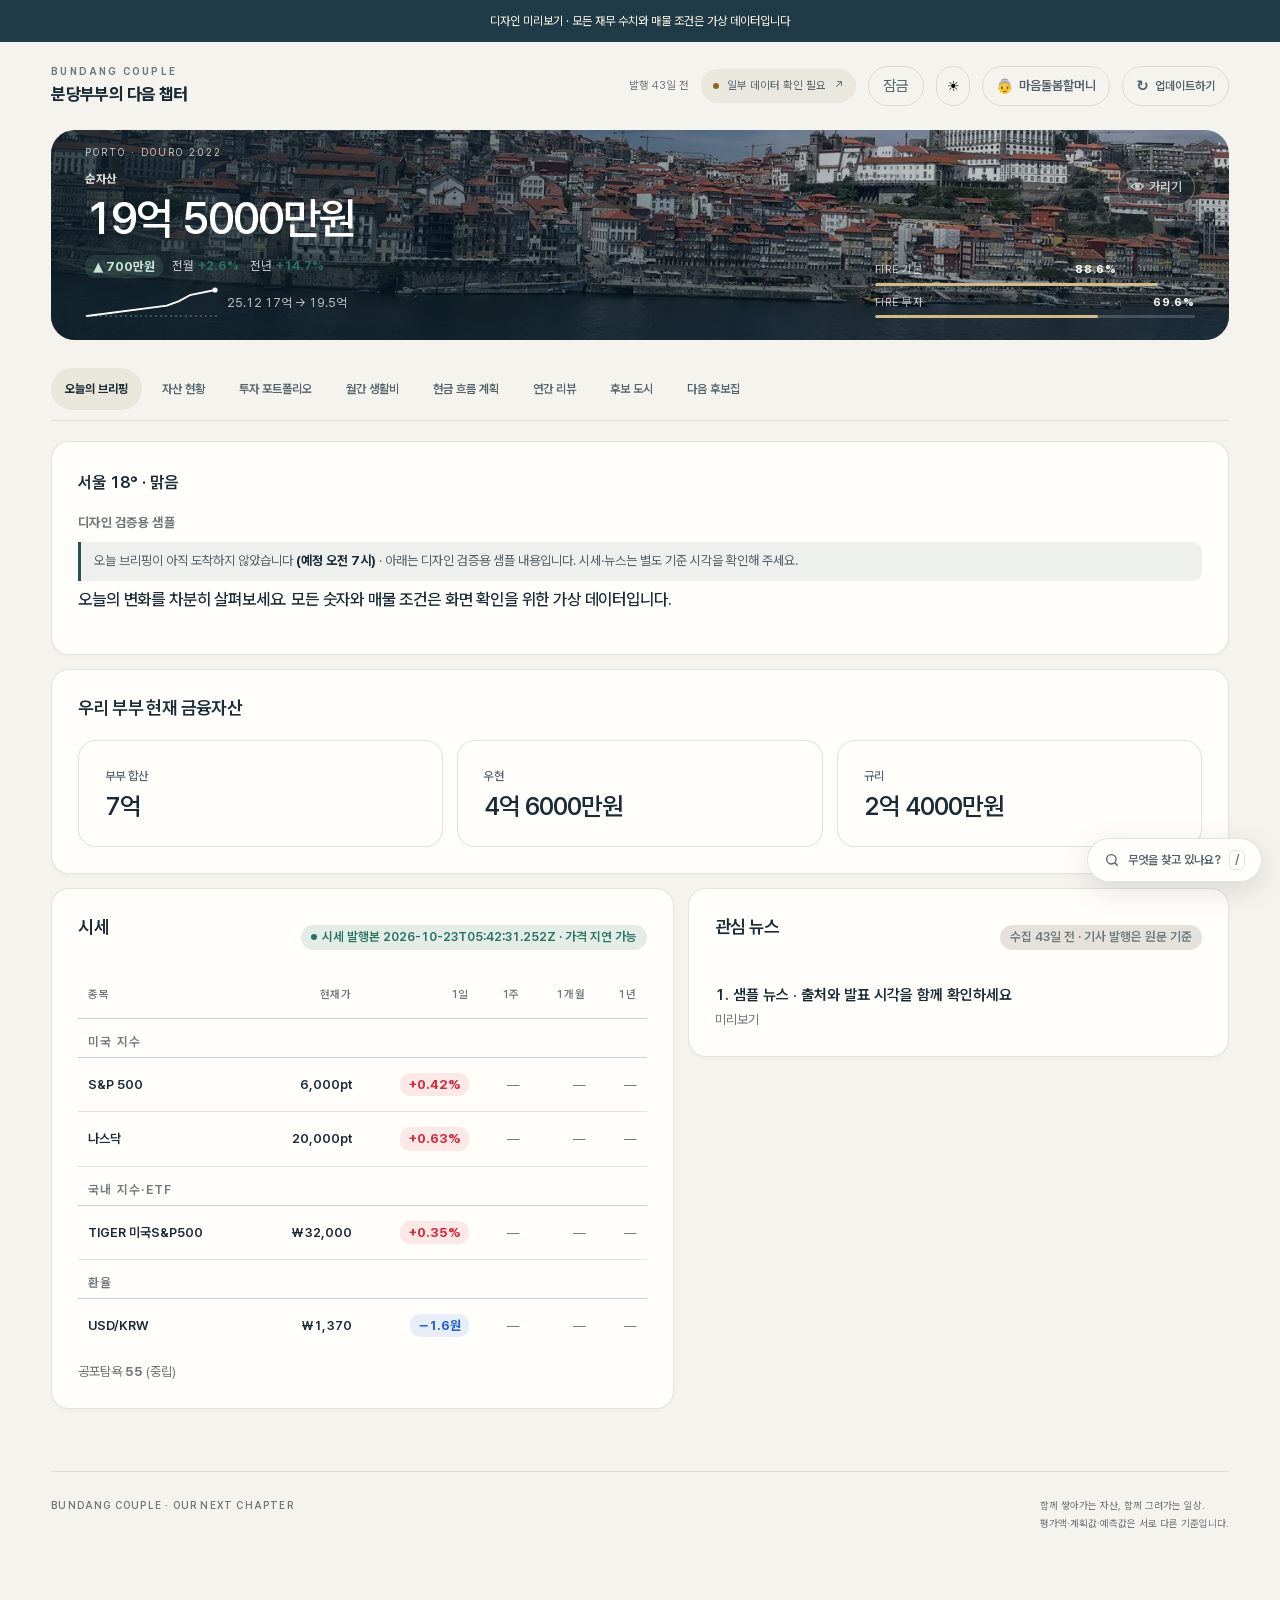
==== commit dce6fa94: "chore: preview restored direct navigation and simpler home" ====
--- a/docs/preview-redesign/index.html
+++ b/docs/preview-redesign/index.html
@@ -1120,51 +1120,10 @@
 #cover .delta-chip.up { color:#c7e4d5; background:rgba(132,187,158,.15); }
 #cover .delta-chip.dn { color:#ffd1c6; background:rgba(232,136,119,.15); }
 #cover .hb-spark { color:#e2d5b4; }
-.journey-nav { display:flex; border-bottom:1px solid var(--border); gap:30px; margin-top:20px; position:sticky; top:0;
-  z-index:35; background:var(--nav-bg); backdrop-filter:blur(18px); }
-.journey-nav button { position:relative; border:0; background:none; color:var(--ink-2); font-size:15px;
-  padding:21px 2px 18px; cursor:pointer; white-space:nowrap; font-weight:550; min-height:58px; }
-.journey-nav button span { font-size:10px; color:var(--ink-muted); margin-right:9px; font-weight:450; }
-.journey-nav button[aria-pressed="true"] { color:var(--ink-1); }
-.journey-nav button[aria-pressed="true"]::after { content:""; position:absolute; height:2px; bottom:-1px; left:0; right:0; background:var(--nav-accent); }
 .tabs { margin:0 0 34px; padding:11px 0; position:sticky; top:63px; gap:6px; border-bottom:0; background:var(--nav-bg); z-index:30; }
 .tab { font-size:12px; padding:9px 16px; min-height:38px; border-radius:30px; letter-spacing:0; }
 .tab.on { box-shadow:none; }
-.tab.out-of-group { display:none!important; }
-body[data-section="today"] .tabs { margin-bottom:12px; }
-.daily-heading { display:flex; justify-content:space-between; align-items:center; margin:16px 0 28px; gap:20px; }
 .eyebrow { font-size:10px; font-weight:600; letter-spacing:.2em; color:var(--ink-muted); }
-.daily-heading h2 { font-size:clamp(25px,3vw,35px); font-weight:550; letter-spacing:-.055em; margin:12px 0 9px; line-height:1.3; }
-.daily-heading p { font-size:12px; color:var(--ink-muted); margin:0; }
-.edition { border-left:1px solid var(--border); padding-left:20px; font-size:10px; line-height:1.8; letter-spacing:.2em; color:var(--ink-muted); }
-.daily-kpis { display:grid; grid-template-columns:repeat(4,minmax(0,1fr)); gap:14px; margin-bottom:24px; }
-.daily-kpi { position:relative; display:flex; flex-direction:column; align-items:flex-start; text-align:left;
-  padding:24px 22px; background:var(--surface-1); border:1px solid var(--border); border-radius:16px; min-height:154px; color:var(--ink-1);
-  cursor:pointer; transition:transform .2s,border-color .2s; }
-.daily-kpi:hover { transform:translateY(-3px); border-color:var(--nav-accent); }
-.daily-kpi>span { font-size:12px; color:var(--ink-2); margin-bottom:20px; }
-.daily-kpi strong { font-size:clamp(20px,2.2vw,29px); font-weight:550; letter-spacing:-.045em; font-variant-numeric:tabular-nums; line-height:1.2; }
-.daily-kpi:first-child strong { color:var(--pos); }
-.daily-kpi.negative strong { color:var(--neg); }
-.daily-kpi small { font-size:10px; color:var(--ink-muted); margin-top:12px; line-height:1.5; }
-.daily-kpi i { position:absolute; top:20px; right:20px; font-style:normal; color:var(--ink-muted); }
-.daily-bottom { display:grid; grid-template-columns:.85fr 1.6fr; gap:24px; margin-bottom:38px; }
-.daily-note { background:var(--premium-tint); border-radius:16px; padding:28px 30px; position:relative; overflow:hidden; }
-.daily-note::after { content:""; width:160px; height:160px; border:1px solid var(--border); border-radius:50%; position:absolute; right:-55px; bottom:-60px; pointer-events:none; }
-.daily-note h3 { font-size:23px; font-weight:550; letter-spacing:-.05em; margin:17px 0 12px; }
-.daily-note p { font-size:12px; line-height:1.9; color:var(--ink-2); margin:0 0 18px; }
-.daily-note button { background:none; border:0; padding:0; color:var(--ink-1); font-size:11px; font-weight:650; cursor:pointer; min-height:34px; }
-.daily-note button span { margin-left:20px; }
-.daily-actions { padding:4px 0; }
-.section-caption { display:flex; align-items:baseline; justify-content:space-between; padding:0 0 12px; gap:12px; }
-.section-caption h3 { font-size:16px; margin:0; font-weight:600; }
-.section-caption>span { font-size:10px; color:var(--ink-muted); }
-.daily-actions>button { display:flex; gap:20px; align-items:center; border:0; border-top:1px solid var(--border);
-  padding:18px 0; width:100%; text-align:left; color:var(--ink-1); background:transparent; cursor:pointer; }
-.daily-actions>button>span:last-child { margin-left:auto; color:var(--ink-muted); }
-.action-index { font-size:11px; color:var(--nav-accent); }
-.daily-actions b { display:block; font-size:13px; font-weight:550; }
-.daily-actions small { display:block; color:var(--ink-muted); font-size:11px; line-height:1.6; margin-top:5px; }
 .card { padding:26px; box-shadow:var(--shadow); border:1px solid var(--border); }
 .card h2 { font-size:18px; font-weight:600; letter-spacing:-.035em; margin-bottom:20px; }
 .cards { gap:14px; }
@@ -1217,9 +1176,6 @@
 .preview-notice { background:#203b48; color:#fff7e6; text-align:center; font-size:12px; padding:12px; margin:0 calc(-1 * var(--pad)); }
 @media (max-width:1100px) {
   #updated,#granny .lb { display:none; }
-  .daily-kpi { padding:20px 17px; }
-  .daily-kpi strong { font-size:22px; }
-  .daily-kpi small { font-size:10px; }
 }
 @media (max-width:760px) {
   header { min-height:76px; gap:8px; padding:12px 0; }
@@ -1235,26 +1191,8 @@
   #cover .hb-val { font-size:35px; }
   #cover .hb-gauges { display:none; }
   .cover-capline { margin-bottom:24px; }
-  .journey-nav { gap:0; justify-content:space-between; margin-top:10px; }
-  .journey-nav button { font-size:13px; min-height:56px; padding:18px 2px; }
-  .journey-nav button span { display:none; }
   .tabs { top:56px; margin-bottom:22px; padding:9px 0; }
   .tab { min-height:40px; padding:10px 14px; }
-  .daily-heading { margin:20px 0 24px; }
-  .daily-heading h2 { font-size:28px; }
-  .daily-heading p { font-size:11px; }
-  .edition { display:none; }
-  .daily-kpis { grid-template-columns:repeat(2,minmax(0,1fr)); gap:10px; }
-  .daily-kpi { min-height:146px; padding:20px 16px; }
-  .daily-kpi strong { font-size:21px; }
-  .daily-kpi i { top:17px; right:14px; }
-  .daily-kpi>span { font-size:11px; margin-bottom:18px; }
-  .daily-bottom { grid-template-columns:1fr; gap:22px; margin-bottom:30px; }
-  .daily-note { padding:24px; }
-  .daily-note p br { display:none; }
-  .daily-note h3 { font-size:21px; }
-  .daily-note p { margin-bottom:8px; }
-  .daily-actions>button { min-height:80px; padding:17px 0; }
   .card { padding:21px 18px; border-radius:15px; }
   .card h2 { font-size:17px; }
   .house-cards { display:grid; gap:14px; margin:0 0 24px; }
@@ -1273,35 +1211,26 @@
 }
 
 
-#planning-lab { margin-bottom:24px; }
-.lab-header { display:flex; justify-content:space-between; gap:20px; align-items:flex-start; }
-.lab-header h2 { font-size:26px; margin:12px 0; font-weight:550; }
-.lab-header p,.lab-note { color:var(--ink-2); font-size:12px; line-height:1.9; }
-.lab-tag { background:var(--premium-tint); color:var(--ink-2); padding:7px 11px; border-radius:50px; font-size:10px; white-space:nowrap; }
-.planning-form { display:grid; grid-template-columns:repeat(4,minmax(0,1fr)); gap:16px; margin:28px 0; }
-.planning-form label { font-size:11px; color:var(--ink-2); }
-.planning-form label>span { display:flex; align-items:center; gap:6px; border-bottom:1px solid var(--border); padding:10px 0; margin-top:4px; }
-.planning-form input { min-width:0; width:100%; border:0; background:none; color:var(--ink-1); font-size:24px; font-weight:550; outline-offset:4px; }
-.planning-form em { font-size:11px; font-style:normal; white-space:nowrap; }
-.planning-form button { grid-column:1/-1; justify-self:start; padding:12px 20px; border:0; border-radius:50px; background:var(--ink-1); color:var(--page); cursor:pointer; font-size:12px; }
-.lab-results { display:grid; grid-template-columns:repeat(3,minmax(0,1fr)); border:1px solid var(--border); border-radius:14px; background:var(--page); padding:22px; gap:20px; }
-.lab-results span { display:block; font-size:11px; color:var(--ink-2); margin-bottom:14px; }
-.lab-results strong { font-weight:550; font-size:24px; letter-spacing:-.04em; }
-.lab-results small { display:block; font-size:10px; color:var(--ink-muted); margin-top:9px; line-height:1.6; }
-.lab-comparison { display:flex; flex-wrap:wrap; gap:12px 24px; margin:18px 0; }
-.lab-comparison span { font-size:11px; color:var(--ink-2); }
-.lab-comparison b { font-weight:600; color:var(--ink-1); margin-left:6px; }
-@media (max-width:760px) {
-  .lab-header { flex-direction:column; gap:8px; }
-  .lab-header h2 { font-size:23px; }
-  .planning-form { grid-template-columns:repeat(2,minmax(0,1fr)); gap:20px; }
-  .lab-results { grid-template-columns:1fr; padding:20px; gap:22px; }
-  .lab-results>div+div { border-top:1px solid var(--border); padding-top:18px; }
-}
-
 /* Source-time labels must wrap on narrow screens. */
 .cp-mkt-head { flex-wrap: wrap; }
 .cp-mkt-head .live-badge { max-width: 100%; white-space: normal; overflow-wrap: anywhere; line-height: 1.5; }
+
+/* Direct tabs and a shorter, numbers-first home. */
+#cover { height:210px; min-height:0; margin-bottom:18px; }
+.cover-body { padding:22px 34px; }
+.cover-capline { margin-bottom:10px; }
+#cover .hb-val { font-size:clamp(30px,3.5vw,44px); }
+#cover .heroband { gap:24px; }
+.tabs { top:0; margin:0 0 20px; padding:10px 0; border-bottom:1px solid var(--border); }
+.tab { padding:10px 14px; min-height:42px; }
+@media (max-width:760px) {
+  #cover { height:200px; border-radius:18px; margin-bottom:8px; }
+  .cover-body { padding:18px 22px; }
+  .cover-capline { margin-bottom:8px; }
+  #cover .hb-val { font-size:32px; }
+  .tabs { top:0; margin-bottom:18px; padding:8px 0; }
+  .tab { padding:10px 13px; }
+}
 </style>
 <script>
   /* 저장된 수동 테마를 렌더 전에 즉시 적용 — 깜빡임(FOUC) 방지 */
@@ -1384,13 +1313,11 @@
   })();
 </script>
 
-<nav id="journey-nav" class="journey-nav" aria-label="주요 영역" hidden></nav>
 <nav class="tabs" id="tabs" style="display:none" role="tablist" aria-label="대시보드 화면">
   <button class="tab on" role="tab" aria-selected="true" data-tab="checkpoint" aria-label="오늘의 브리핑"><span class="t-full">오늘의 브리핑</span><span class="t-short" aria-hidden="true">브리핑</span></button>
   <button class="tab" role="tab" aria-selected="false" data-tab="overview" aria-label="자산 현황"><span class="t-full">자산 현황</span><span class="t-short" aria-hidden="true">자산</span></button>
   <button class="tab" role="tab" aria-selected="false" data-tab="financial" aria-label="투자 포트폴리오"><span class="t-full">투자 포트폴리오</span><span class="t-short" aria-hidden="true">투자</span></button>
   <button class="tab" role="tab" aria-selected="false" data-tab="spending" aria-label="월간 생활비"><span class="t-full">월간 생활비</span><span class="t-short" aria-hidden="true">생활비</span></button>
-  <button class="tab" role="tab" aria-selected="false" data-tab="retirement" aria-label="은퇴 준비"><span class="t-full">은퇴 준비</span><span class="t-short" aria-hidden="true">은퇴 준비</span></button>
   <button class="tab" role="tab" aria-selected="false" data-tab="cashflow" aria-label="현금 흐름 계획"><span class="t-full">현금 흐름 계획</span><span class="t-short" aria-hidden="true">현금흐름</span></button>
   <button class="tab" role="tab" aria-selected="false" data-tab="review" aria-label="연간 리뷰"><span class="t-full">연간 리뷰</span><span class="t-short" aria-hidden="true">리뷰</span></button>
   <button class="tab" role="tab" aria-selected="false" data-tab="cities" aria-label="후보 도시"><span class="t-full">후보 도시</span><span class="t-short" aria-hidden="true">도시</span></button>
@@ -1421,125 +1348,7 @@
 
 
 
-  <section class="card">
-    <h2>자산 구성</h2>
-    <div class="donut-row" id="donuts"></div>
-    <div class="goal-sub" id="donut-note" style="margin-top:10px"></div>
-  </section>
-
-  <section class="card">
-    <!-- 연/월 전환은 차트 탭이 아니라 버튼으로 한다. 차트를 누르면 전환되던 방식은
-         눈에 띄지 않았고, 폰에서 손가락으로 값을 훑는(스크럽) 동작과 부딪힌다. -->
-    <div class="cp-mkt-head"><h2>순자산 추이</h2>
-      <div class="seg" id="trend-seg" style="margin-bottom:0">
-        <button class="seg-btn on" data-v="y">연도별</button>
-        <button class="seg-btn" data-v="m">월별</button>
-      </div>
-    </div>
-    <div id="trend"></div>
-    <div class="note" id="trend-note"></div>
-  </section>
-
-  <section class="card">
-    <h2>자산 상세</h2>
-    <div style="overflow-x:auto"><table id="detail"></table></div>
-  </section>
-</div>
-
-<div id="tab-financial" style="display:none">
-  <div class="cards" id="fin-kpis"></div>
-
-  <!-- 같은 돈을 두 기준으로 본다 — 카드를 나누면 세로로 길어지고 총액만 두 번 읽힌다.
-       은퇴 자산 궤적의 실질/명목처럼 토글로 갈아끼운다. -->
-  <section class="card">
-    <div class="cp-mkt-head"><h2>포트폴리오 구성</h2>
-      <div class="seg" id="fin-donut-seg" style="margin-bottom:0">
-        <button class="seg-btn on" data-mode="holding">실제 종목</button>
-        <button class="seg-btn" data-mode="index">지수별</button>
-      </div>
-    </div>
-    <div class="donut-row" id="fin-donuts"></div>
-    <div class="goal-sub" id="fin-idx-note" style="margin-top:10px"></div>
-  </section>
-
-  <section class="card">
-    <h2>계좌 성격 — 연금성 vs 유동성</h2>
-    <div id="fin-groups"></div>
-  </section>
-
-  <section class="card">
-    <h2 id="fin-div-h2">올해 예상 배당금</h2>
-    <div class="div-row" id="fin-div"></div>
-    <div class="goal-sub">현재 보유수량 기준 · 지난 달은 확정, 남은 달은 작년 실적으로 추정</div>
-  </section>
-
-  <section class="card" id="fin-divmo-card" style="display:none">
-    <h2>월별 배당금</h2>
-    <div class="seg" id="fin-divmo-seg">
-      <button class="seg-btn on" data-mode="net">세후</button>
-      <button class="seg-btn" data-mode="gross">세전</button>
-    </div>
-    <div id="fin-divmo"></div>
-    <div style="overflow-x:auto; margin-top:14px"><table id="fin-divmo-tbl"></table></div>
-    <div class="goal-sub" id="fin-divmo-note" style="margin-top:10px"></div>
-  </section>
-
-  <section class="card" id="fin-trend-card" style="display:none">
-    <h2>월별 흐름</h2>
-    <div class="seg" id="fin-trend-seg">
-      <button class="seg-btn on" data-mode="owner">소유자별</button>
-      <button class="seg-btn" data-mode="group">연금성·유동성</button>
-    </div>
-    <div id="fin-trend"></div>
-  </section>
-
-  <section class="card">
-    <h2>계좌별 상세</h2>
-    <div style="overflow-x:auto"><table id="fin-detail"></table></div>
-  </section>
-</div>
-
-<div id="tab-spending" style="display:none">
-  <div class="cards" id="sp-kpis"></div>
-
-  <section class="card">
-    <h2>월별 카테고리 소비</h2>
-    <div id="sp-bars"></div>
-  </section>
-
-  <section class="card">
-    <h2>카테고리 비중</h2>
-    <div class="donut-row" id="sp-donuts"></div>
-    <div class="goal-sub" id="sp-donut-note" style="margin-top:10px"></div>
-  </section>
-
-  <section class="card" id="flow-section" style="display:none">
-    <h2>연도별 소득 및 지출 현황</h2>
-    <div class="tbl-scroll"><table id="flow-table"></table></div>
-    <div class="goal-sub" id="flow-note" style="margin-top:10px"></div>
-  </section>
-
-  <section class="card" id="sp-bridge-card">
-    <h2>은퇴까지의 거리 — 왜 늘어나나</h2>
-    <div id="sp-bridge"></div>
-    <div class="goal-sub" id="sp-bridge-note" style="margin-top:10px"></div>
-  </section>
-
-  <section class="card" id="sp-retire-card">
-    <h2>같은 잣대로 본 비교 — 지금 vs 은퇴</h2>
-    <div class="cmp-head" id="sp-retire-head"></div>
-    <div id="sp-retire"></div>
-    <div class="goal-sub" id="sp-retire-note" style="margin-top:10px"></div>
-  </section>
-
-  <section class="card">
-    <h2>카테고리별 상세</h2>
-    <div style="overflow-x:auto"><table id="sp-table"></table></div>
-    <div class="goal-sub" id="sp-note" style="margin-top:10px"></div>
-  </section>
-</div>
-
-<div id="tab-retirement" style="display:none"><section id="planning-lab" class="card"></section><section class="card" id="fire-section" style="display:none">
+<section class="card" id="fire-section" style="display:none">
     <h2>FIRE 목표 달성</h2>
     <div id="fire-body"></div>
   </section>
@@ -1558,7 +1367,125 @@
       <div class="tbl-scroll"><table id="sim-table"></table></div>
       <div class="note" id="sim-table-note"></div>
     </details>
-  </section></div>
+  </section>
+  <section class="card">
+    <h2>자산 구성</h2>
+    <div class="donut-row" id="donuts"></div>
+    <div class="goal-sub" id="donut-note" style="margin-top:10px"></div>
+  </section>
+
+  <section class="card">
+    <!-- 연/월 전환은 차트 탭이 아니라 버튼으로 한다. 차트를 누르면 전환되던 방식은
+         눈에 띄지 않았고, 폰에서 손가락으로 값을 훑는(스크럽) 동작과 부딪힌다. -->
+    <div class="cp-mkt-head"><h2>순자산 추이</h2>
+      <div class="seg" id="trend-seg" style="margin-bottom:0">
+        <button class="seg-btn on" data-v="y">연도별</button>
+        <button class="seg-btn" data-v="m">월별</button>
+      </div>
+    </div>
+    <div id="trend"></div>
+    <div class="note" id="trend-note"></div>
+  </section>
+
+  <section class="card">
+    <h2>자산 상세</h2>
+    <div style="overflow-x:auto"><table id="detail"></table></div>
+  </section>
+</div>
+
+<div id="tab-financial" style="display:none">
+  <div class="cards" id="fin-kpis"></div>
+
+  <!-- 같은 돈을 두 기준으로 본다 — 카드를 나누면 세로로 길어지고 총액만 두 번 읽힌다.
+       은퇴 자산 궤적의 실질/명목처럼 토글로 갈아끼운다. -->
+  <section class="card">
+    <div class="cp-mkt-head"><h2>포트폴리오 구성</h2>
+      <div class="seg" id="fin-donut-seg" style="margin-bottom:0">
+        <button class="seg-btn on" data-mode="holding">실제 종목</button>
+        <button class="seg-btn" data-mode="index">지수별</button>
+      </div>
+    </div>
+    <div class="donut-row" id="fin-donuts"></div>
+    <div class="goal-sub" id="fin-idx-note" style="margin-top:10px"></div>
+  </section>
+
+  <section class="card">
+    <h2>계좌 성격 — 연금성 vs 유동성</h2>
+    <div id="fin-groups"></div>
+  </section>
+
+  <section class="card">
+    <h2 id="fin-div-h2">올해 예상 배당금</h2>
+    <div class="div-row" id="fin-div"></div>
+    <div class="goal-sub">현재 보유수량 기준 · 지난 달은 확정, 남은 달은 작년 실적으로 추정</div>
+  </section>
+
+  <section class="card" id="fin-divmo-card" style="display:none">
+    <h2>월별 배당금</h2>
+    <div class="seg" id="fin-divmo-seg">
+      <button class="seg-btn on" data-mode="net">세후</button>
+      <button class="seg-btn" data-mode="gross">세전</button>
+    </div>
+    <div id="fin-divmo"></div>
+    <div style="overflow-x:auto; margin-top:14px"><table id="fin-divmo-tbl"></table></div>
+    <div class="goal-sub" id="fin-divmo-note" style="margin-top:10px"></div>
+  </section>
+
+  <section class="card" id="fin-trend-card" style="display:none">
+    <h2>월별 흐름</h2>
+    <div class="seg" id="fin-trend-seg">
+      <button class="seg-btn on" data-mode="owner">소유자별</button>
+      <button class="seg-btn" data-mode="group">연금성·유동성</button>
+    </div>
+    <div id="fin-trend"></div>
+  </section>
+
+  <section class="card">
+    <h2>계좌별 상세</h2>
+    <div style="overflow-x:auto"><table id="fin-detail"></table></div>
+  </section>
+</div>
+
+<div id="tab-spending" style="display:none">
+  <div class="cards" id="sp-kpis"></div>
+
+  <section class="card">
+    <h2>월별 카테고리 소비</h2>
+    <div id="sp-bars"></div>
+  </section>
+
+  <section class="card">
+    <h2>카테고리 비중</h2>
+    <div class="donut-row" id="sp-donuts"></div>
+    <div class="goal-sub" id="sp-donut-note" style="margin-top:10px"></div>
+  </section>
+
+  <section class="card" id="flow-section" style="display:none">
+    <h2>연도별 소득 및 지출 현황</h2>
+    <div class="tbl-scroll"><table id="flow-table"></table></div>
+    <div class="goal-sub" id="flow-note" style="margin-top:10px"></div>
+  </section>
+
+  <section class="card" id="sp-bridge-card">
+    <h2>은퇴까지의 거리 — 왜 늘어나나</h2>
+    <div id="sp-bridge"></div>
+    <div class="goal-sub" id="sp-bridge-note" style="margin-top:10px"></div>
+  </section>
+
+  <section class="card" id="sp-retire-card">
+    <h2>같은 잣대로 본 비교 — 지금 vs 은퇴</h2>
+    <div class="cmp-head" id="sp-retire-head"></div>
+    <div id="sp-retire"></div>
+    <div class="goal-sub" id="sp-retire-note" style="margin-top:10px"></div>
+  </section>
+
+  <section class="card">
+    <h2>카테고리별 상세</h2>
+    <div style="overflow-x:auto"><table id="sp-table"></table></div>
+    <div class="goal-sub" id="sp-note" style="margin-top:10px"></div>
+  </section>
+</div>
+
 <div id="tab-cashflow" style="display:none">
   <div class="cards" id="cf-kpis"></div>
 
@@ -1639,7 +1566,6 @@
 </div>
 
 <div id="tab-checkpoint">
-  <section id="daily-overview" aria-label="오늘의 핵심 요약"></section>
   <div id="cp-body"></div>
 </div>
 
@@ -4398,8 +4324,7 @@
 // 탭 이름에 없는 말로 찾는 경우 — '오피스텔'을 치면 '다음 후보집'이 나와야 한다. 화면엔 안 보이고 찾기에만 쓴다.
 const FD_ALIAS = {
   checkpoint: "오늘 운세 뉴스 시세 날씨 환율 체크포인트",
-  retirement: "은퇴 준비 FIRE 시뮬레이션 계획 저축 가정",
-  overview:   "순자산 fire 부동산 아파트 부채 대출 추이",
+  overview:   "순자산 fire 은퇴 시뮬레이션 부동산 아파트 부채 대출 추이",
   financial:  "주식 계좌 배당 etf 연금 isa 포트폴리오",
   spending:   "가계부 소비 지출 생활비 카테고리",
   cashflow:   "연금 세금 건보료 건강보험 현금흐름 은퇴",
@@ -4669,47 +4594,7 @@
     }
   });
 }
-/* Premium dashboard shell. Every metric is derived from the existing snapshot. */
-const JOURNEY_GROUPS = [
-  { id: "today", label: "오늘", number: "01", tabs: ["checkpoint"] },
-  { id: "money", label: "우리 돈", number: "02", tabs: ["overview", "financial", "spending"] },
-  { id: "plan", label: "은퇴 계획", number: "03", tabs: ["retirement", "cashflow"] },
-  { id: "life", label: "다음 삶", number: "04", tabs: ["officetel", "cities", "review"] },
-];
 let currentHealth = null;
-function goDashboardTab(id) {
-  const tab = document.querySelector('#tabs .tab[data-tab="' + id + '"]');
-  if (tab && tab.style.display !== "none") tab.click();
-}
-function initJourney() {
-  const shell = document.getElementById("journey-nav");
-  shell.hidden = false;
-  if (shell.dataset.ready) return;
-  shell.dataset.ready = "1";
-  shell.innerHTML = JOURNEY_GROUPS.map(g => '<button type="button" data-group="' + g.id + '" aria-pressed="false"><span>' + g.number + '</span>' + g.label + '</button>').join("");
-  function selectGroup(id) {
-    const group = JOURNEY_GROUPS.find(g => g.tabs.includes(id)) || JOURNEY_GROUPS[0];
-    for (const b of shell.querySelectorAll("button")) b.setAttribute("aria-pressed", String(b.dataset.group === group.id));
-    for (const t of document.querySelectorAll("#tabs .tab"))
-      t.classList.toggle("out-of-group", !group.tabs.includes(t.dataset.tab));
-    document.body.dataset.section = group.id;
-  }
-  document.getElementById("tabs").addEventListener("click", ev => {
-    const b = ev.target.closest(".tab"); if (b) selectGroup(b.dataset.tab);
-  }, true);
-  shell.onclick = ev => {
-    const b = ev.target.closest("[data-group]"); if (!b) return;
-    const g = JOURNEY_GROUPS.find(x => x.id === b.dataset.group);
-    const next = g.tabs.find(id => document.querySelector('#tabs .tab[data-tab="' + id + '"]')?.style.display !== "none");
-    if (next) goDashboardTab(next);
-    else showToast("이 영역의 데이터가 아직 없습니다.");
-  };
-  document.addEventListener("click", ev => {
-    const b = ev.target.closest("[data-go-tab]");
-    if (b) goDashboardTab(b.dataset.goTab);
-  });
-  selectGroup(document.querySelector("#tabs .tab.on")?.dataset.tab || "checkpoint");
-}
 function openHealth() {
   const dialog = document.getElementById("data-dialog");
   if (!dialog.open) dialog.showModal();
@@ -4736,37 +4621,6 @@
   document.getElementById("data-close").onclick = () => document.getElementById("data-dialog").close();
   document.getElementById("data-dialog").onclick = ev => { if (ev.target === ev.currentTarget) ev.currentTarget.close(); };
 }
-function renderDailyOverview(snap, live, net) {
-  const host = document.getElementById("daily-overview");
-  const fin = snap.financial?.holdings || [];
-  const liquid = fin.filter(h => h.group === "유동성").reduce((s, h) => s + (Number(h.value_krw) || 0), 0);
-  const pension = fin.filter(h => h.group === "연금성").reduce((s, h) => s + (Number(h.value_krw) || 0), 0);
-  const f = snap.fire || {};
-  const target = Number(f.target_basic) || 0;
-  const gap = target ? Math.max(0, target - net) : null;
-  const delta = snap.prev_day?.net_krw != null ? net - snap.prev_day.net_krw : null;
-  const of = snap.officetel?.items?.filter(x => x.ok) || [];
-  const health = currentHealth;
-  const kpi = (label, value, note, tab, extra = "") =>
-    '<button type="button" class="daily-kpi ' + extra + '" data-go-tab="' + tab + '"><span>' + label + '</span><strong>' + value + '</strong><small>' + note + '</small><i aria-hidden="true">↗</i></button>';
-  const today = new Intl.DateTimeFormat("ko-KR", { timeZone: "Asia/Seoul", month: "long", day: "numeric", weekday: "long" }).format(new Date());
-  const actions = [];
-  if (health?.warnings.length) actions.push({ label: "데이터 기준 확인", note: health.warnings.length + "개 항목의 수집 상태를 확인해 주세요.", health: true });
-  if (gap != null) actions.push({ label: gap > 0 ? "은퇴 목표 점검" : "목표 달성 이후 계획", note: gap > 0 ? "기본 목표까지 " + eokMan(gap) + " 남았어요." : "현금흐름과 인출 계획을 함께 확인하세요.", tab: "retirement" });
-  if (of.length) actions.push({ label: "다음 후보집 둘러보기", note: "기준 통과 " + of.length + "건 · 호가와 확인일을 비교해 보세요.", tab: "officetel" });
-  else actions.push({ label: "은퇴 현금흐름 점검", note: "계획값과 실제 입금액을 구분해서 확인하세요.", tab: "cashflow" });
-  host.innerHTML =
-    '<div class="daily-heading"><div><span class="eyebrow">OUR NEXT CHAPTER</span><h2>오늘도, 우리의 속도로.</h2><p>' + today + ' · 우현과 규리의 경제적 자립 여정</p></div><span class="edition">DAILY<br>OVERVIEW</span></div>' +
-    '<div class="daily-kpis">' +
-    kpi("순자산 변화", delta == null ? "비교 기준 없음" : (delta < 0 ? "−" : "+") + eokMan(Math.abs(delta)), "직전 확정 기록 대비 · 수익률과 다름", "overview", delta < 0 ? "negative" : "") +
-    kpi("유동성 투자자산", fin.length ? eokMan(liquid) : "데이터 없음", "연금성 제외 · 세금·출금 조건 별도", "financial") +
-    kpi("연금성 투자자산", fin.length ? eokMan(pension) : "데이터 없음", "계좌 분류 기준 · 즉시 사용 가능액 아님", "financial") +
-    kpi("기본 FIRE 진행", target ? (net / target * 100).toFixed(1) + "%" : "목표 미설정", target ? "목표 " + fmtEok(target) + " · 계획 기준" : "시트에 목표금액을 입력해 주세요", "retirement") +
-    '</div><div class="daily-bottom"><div class="daily-note"><span class="eyebrow">A LITTLE CLOSER</span><h3>숫자 너머의 다음 일상.</h3><p>오늘의 변화는 차분하게,<br>다음 선택은 조금 더 선명하게.</p><button type="button" data-go-tab="cashflow">은퇴 계획 살펴보기 <span aria-hidden="true">↗</span></button></div>' +
-    '<div class="daily-actions"><div class="section-caption"><h3>지금 살펴볼 것</h3><span>우선 확인할 세 가지</span></div>' +
-    actions.slice(0, 3).map((a, i) => '<button type="button" ' + (a.health ? 'data-open-health' : 'data-go-tab="' + a.tab + '"') + '><span class="action-index">0' + (i + 1) + '</span><span><b>' + a.label + '</b><small>' + a.note + '</small></span><span aria-hidden="true">↗</span></button>').join("") + '</div></div>';
-  host.querySelector("[data-open-health]")?.addEventListener("click", openHealth);
-}
 function renderHouseCards(of) {
   const host = document.getElementById("of-mobile-cards");
   if (!host) return;
@@ -4783,58 +4637,10 @@
   try { const u = new URL(value); return ["https:", "http:"].includes(u.protocol) ? u.href : ""; } catch { return ""; }
 }
 function renderExperience(snap, live, net) {
-  initJourney();
   renderDataHealth(snap, live);
-  renderDailyOverview(snap, live, net);
   renderHouseCards(snap.officetel);
   document.getElementById("lock-dashboard").hidden = false;
 }
-/* A transparent, deterministic planning aid, separate from the sheet projection. */
-function projectSavings(start, monthly, annualPercent, months) {
-  if (![start, monthly, annualPercent, months].every(Number.isFinite) || start < 0 || monthly < 0 || annualPercent <= -100 || months < 0 || months > 1200) return null;
-  const rate = Math.pow(1 + annualPercent / 100, 1 / 12) - 1;
-  if (Math.abs(rate) < 1e-12) return start + monthly * months;
-  const factor = Math.pow(1 + rate, months);
-  return start * factor + monthly * (factor - 1) / rate;
-}
-function renderPlanningLab(snap) {
-  const host = document.getElementById("planning-lab");
-  if (!host) return;
-  const holdings = snap.financial?.holdings || [];
-  const liquid = holdings.filter(h => h.group === "유동성").reduce((s, h) => s + (Number(h.value_krw) || 0), 0);
-  const pension = holdings.filter(h => h.group === "연금성").reduce((s, h) => s + (Number(h.value_krw) || 0), 0);
-  const today = kstDay();
-  const f = snap.fire || {};
-  const targetMonths = f.target_year ? (f.target_year - Number(today.slice(0, 4))) * 12 + (f.target_month || 12) - Number(today.slice(5, 7)) : 24;
-  const defaults = { months: Math.min(360, Math.max(1, targetMonths)), saving: 0, rate: 3, expense: Math.round((f.monthly_expense || 5000000) / 10000) };
-  const values = renderPlanningLab.values || defaults;
-  const field = (id, label, value, min, max, step, unit) => '<label for="plan-' + id + '">' + label + '<span><input type="number" id="plan-' + id + '" name="' + id + '" value="' + value + '" min="' + min + '" max="' + max + '" step="' + step + '" inputmode="decimal" required><em>' + unit + '</em></span></label>';
-  host.innerHTML = '<div class="lab-header"><div><span class="eyebrow">WHAT IF, TOGETHER</span><h2>우리의 선택을 바꿔보면.</h2><p>월 저축과 수익률을 바꿔 투자자산의 준비 정도를 비교해 보세요.</p></div><span class="lab-tag">가정 기반 계산</span></div>' +
-    '<form id="planning-form" class="planning-form">' +
-    field("months","준비 기간",values.months,1,360,1,"개월") +
-    field("saving","월 추가저축",values.saving,0,100000,1,"만원") +
-    field("rate","연 수익률 가정",values.rate,-50,50,.1,"%") +
-    field("expense","은퇴 후 월 지출",values.expense,1,100000,1,"만원") +
-    '<button type="submit">다시 계산하기 ↗</button></form><div id="planning-output" aria-live="polite"></div>' +
-    '<p class="lab-note">최근 수집 투자 평가액을 출발점으로, 매월 말 저축·고정 수익률을 가정합니다. 추가저축은 유동성 계좌에만 반영합니다. 부동산·부채·세금·수수료·배당의 별도 현금 유출입은 계산하지 않으며, 시트 원본은 바뀌지 않습니다. 생활비 충당기간은 은퇴 후 수익·소득 없이 같은 금액을 쓰는 단순 계산입니다.</p>';
-  function draw() {
-    const form = document.getElementById("planning-form");
-    if (!form.reportValidity()) return;
-    const get = key => Number(form.elements.namedItem(key).value);
-    const v = { months: get("months"), saving: get("saving"), rate: get("rate"), expense: get("expense") };
-    renderPlanningLab.values = v;
-    const lv = projectSavings(liquid, v.saving * 10000, v.rate, v.months);
-    const pv = projectSavings(pension, 0, v.rate, v.months);
-    const out = document.getElementById("planning-output");
-    if (!holdings.length) { out.textContent = "계산에 필요한 투자 보유내역이 없습니다."; return; }
-    if (lv == null || pv == null) { out.textContent = "가정값을 다시 확인해 주세요."; return; }
-    out.innerHTML = '<div class="lab-results"><div><span>준비 기간 후 유동성 투자자산</span><strong>' + eokMan(lv) + '</strong><small>현재 ' + eokMan(liquid) + ' + 저축·가정 수익</small></div><div><span>연금성 투자자산 · 별도</span><strong>' + eokMan(pv) + '</strong><small>인출 시기·조건은 계좌별로 다름</small></div><div><span>유동성 자산의 생활비 충당기간</span><strong>' + (lv / (v.expense * 10000) / 12).toFixed(1) + '년</strong><small>월 ' + v.expense.toLocaleString("ko-KR") + '만원 지출 가정</small></div></div>' +
-      '<div class="lab-comparison">' + [0, 3, 5].map(rate => '<span>연 ' + rate + '% 가정 <b>' + fmtEok(projectSavings(liquid, v.saving * 10000, rate, v.months)) + '</b></span>').join("") + '</div>';
-  }
-  document.getElementById("planning-form").onsubmit = ev => { ev.preventDefault(); draw(); };
-  draw();
-}
-if (typeof module !== "undefined" && module.exports) module.exports = { projectSavings };
 /* ---- 스크롤 진입 연출 -------------------------------------------------------
    화면에 들어오는 카드를 한 번만 떠오르게 한다. IntersectionObserver라 스크롤마다
    계산하지 않아 부드럽고, 한 번 본 카드는 관찰을 끊어 되돌아와도 다시 움직이지 않는다.
@@ -5351,7 +5157,6 @@
   revealIn(document.querySelector('[id^="tab-"]:not([style*="display: none"])'));
 
   renderExperience(snap, live, net);
-  renderPlanningLab(snap);
   return liveAt ? `발행 ${liveAt} 기준` : `${snap.updated_at} 기준`;
 }
 
@@ -5463,7 +5268,7 @@
   const pane = active && document.getElementById("tab-" + active.dataset.tab);
   if (pane) { pane.classList.remove("flash-in"); void pane.offsetWidth; pane.classList.add("flash-in"); }
 }
-const previewFixture={"snap":{"updated_at":"2026-10-23T05:26:34.077Z","fx_usdkrw":1370,"assets":[{"name":"부동산 A","owner":"우현","category":"부동산","value_krw":1150000000},{"name":"부동산 B","owner":"규리","category":"부동산","value_krw":850000000},{"name":"우현 금융","owner":"우현","category":"주식","value_krw":460000000},{"name":"규리 금융","owner":"규리","category":"주식","value_krw":240000000},{"name":"거주 보증금","owner":"공동","category":"전세보증금","value_krw":200000000},{"name":"생활 예비비","owner":"공동","category":"현금","value_krw":50000000}],"liabilities":[{"name":"주택 담보","owner":"공동","kind":"담보","target":"부동산 A","amount_krw":1000000000}],"gross_krw":2950000000,"debt_krw":1000000000,"net_krw":1950000000,"total_krw":1950000000,"financial":{"year":2026,"fx":1370,"holdings":[{"owner":"우현","account":"일반계좌","group":"유동성","name":"TIGER 미국S&P500","ticker":"KRX:360750","currency":"KRW","qty":1000,"price":320000,"value_krw":320000000,"div_krw":4800000,"div_net_krw":4060800,"tax_rate":0.154,"div_months":[400000,400000,400000,400000,400000,400000,400000,400000,400000,400000,400000,400000],"div_kinds":["est","est","est","est","est","est","est","est","est","est","est","est"]},{"owner":"규리","account":"일반계좌","group":"유동성","name":"TIGER 미국배당다우존스","ticker":"KRX:458730","currency":"KRW","qty":1000,"price":180000,"value_krw":180000000,"div_krw":6500000,"div_net_krw":5499000,"tax_rate":0.154,"div_months":[541666.6666666666,541666.6666666666,541666.6666666666,541666.6666666666,541666.6666666666,541666.6666666666,541666.6666666666,541666.6666666666,541666.6666666666,541666.6666666666,541666.6666666666,541666.6666666666],"div_kinds":["est","est","est","est","est","est","est","est","est","est","est","est"]},{"owner":"우현","account":"연금저축","group":"연금성","name":"KODEX 미국나스닥100","ticker":"KRX:379810","currency":"KRW","qty":1000,"price":140000,"value_krw":140000000,"div_krw":1400000,"div_net_krw":1184400,"tax_rate":0.154,"div_months":[116666.66666666667,116666.66666666667,116666.66666666667,116666.66666666667,116666.66666666667,116666.66666666667,116666.66666666667,116666.66666666667,116666.66666666667,116666.66666666667,116666.66666666667,116666.66666666667],"div_kinds":["est","est","est","est","est","est","est","est","est","est","est","est"]},{"owner":"규리","account":"IRP","group":"연금성","name":"RISE 200","ticker":"KRX:148020","currency":"KRW","qty":1000,"price":60000,"value_krw":60000000,"div_krw":1800000,"div_net_krw":1522800,"tax_rate":0.154,"div_months":[150000,150000,150000,150000,150000,150000,150000,150000,150000,150000,150000,150000],"div_kinds":["est","est","est","est","est","est","est","est","est","est","est","est"]}],"quotes_asof":"2026-10-23T05:26:34.077Z"},"fire":{"target_basic":2200000000,"target_rich":2800000000,"target_year":2028,"target_month":4,"monthly_expense":5500000,"current_age":40,"retire_age":42,"age_self":"우현","age_spouse":"규리","age_gap":8,"real_return":4,"life_expectancy":100},"spending":{"year":2026,"months":["2026-07","2026-08","2026-09","2026-10"],"closed":3,"total":[4200000,4600000,4400000,3100000],"categories":[{"name":"생활","values":[1600000,1500000,1600000,1200000]},{"name":"여행","values":[1200000,1700000,1300000,800000]},{"name":"외식","values":[800000,800000,900000,600000]},{"name":"기타","values":[600000,600000,600000,500000]}]},"officetel":{"cap_man":90000,"area_min":13,"criteria":"샘플 조건 · 환산전세 9억 이하","summary":{"ok":3,"listed":3,"total":3,"buildings":3,"min_conv":72000},"deals":{},"items":[{"name":"브라이튼 여의도","region":"서울 영등포구","type":"59A","area":17.8,"rooms":"방 2 · 욕실 1","deposit":30000,"monthly":180,"converted":75000,"ok":true,"listed":true,"floor":"중층","facing":"남향","asof":"2026-10-23","link":"https://land.naver.com/","stars":"★★"},{"name":"힐스테이트 여의도","region":"서울 영등포구","type":"49B","area":15.2,"rooms":"방 1 · 욕실 1","deposit":50000,"monthly":100,"converted":75000,"ok":true,"listed":true,"floor":"고층","facing":"동향","asof":"2026-10-23","link":"https://land.naver.com/","stars":"★★"},{"name":"여의도 더원","region":"서울 영등포구","type":"49A","area":14.9,"rooms":"방 1 · 욕실 1","deposit":40000,"monthly":128,"converted":72000,"ok":true,"listed":true,"floor":"고층","facing":"남서향","asof":"2026-10-23","link":"https://land.naver.com/","stars":"★"}]},"checkpoint":{"generated_at":"2026-10-23T05:26:34.077Z","date_label":"디자인 검증용 샘플","weather":"서울 18° · 맑음","greeting":"오늘의 변화를 차분히 살펴보세요.","summary":"모든 숫자와 매물 조건은 화면 확인을 위한 가상 데이터입니다.","us":[{"name":"S&P 500","price":6000,"unit":"pt","change_pct":0.42},{"name":"나스닥","price":20000,"unit":"pt","change_pct":0.63}],"kr":[{"name":"TIGER 미국S&P500","price":32000,"change_pct":0.35}],"fx":[{"name":"USD/KRW","rate":1370,"change_pct":-0.12}],"news":[{"title":"샘플 뉴스 · 출처와 발표 시각을 함께 확인하세요","source":"미리보기","link":"https://www.wealthfront.com/"}],"fear_greed":{"score":55,"label":"중립"}},"cities":{"seoul":{"name":"서울, 한국","avg_monthly":5500000,"annual_budget":66000000,"fire_target":2200000000,"categories":[2200000,1924999.9999999998,1375000]},"cities":[{"name":"포르투, 포르투갈","avg_monthly":3800000,"annual_budget":45600000,"fire_target":1520000000,"categories":[1520000,1330000,950000]},{"name":"후쿠오카, 일본","avg_monthly":4200000,"annual_budget":50400000,"fire_target":1680000000,"categories":[1680000,1470000,1050000]}],"categories":[{"name":"주거"},{"name":"생활"},{"name":"여행"}]},"simulation":{"retire_age":42,"summary":{"retire_asset":2200000000,"real_net_end":500000000},"series":[{"age":40,"year":2026,"phase":"현재","net":1850000000,"real_net":1850000000,"invest":100000000,"spend":66000000,"medical":3000000,"pension":0,"saving":24000000},{"age":41,"year":2027,"phase":"준비","net":1880000000,"real_net":1860000000,"invest":100000000,"spend":66000000,"medical":3000000,"pension":0,"saving":24000000},{"age":42,"year":2028,"phase":"은퇴","net":1910000000,"real_net":1870000000,"invest":100000000,"spend":66000000,"medical":3000000,"pension":0,"saving":24000000},{"age":43,"year":2029,"phase":"은퇴","net":1940000000,"real_net":1880000000,"invest":100000000,"spend":66000000,"medical":3000000,"pension":0,"saving":24000000},{"age":44,"year":2030,"phase":"은퇴","net":1970000000,"real_net":1890000000,"invest":100000000,"spend":66000000,"medical":3000000,"pension":0,"saving":24000000},{"age":45,"year":2031,"phase":"은퇴","net":2000000000,"real_net":1900000000,"invest":100000000,"spend":66000000,"medical":3000000,"pension":0,"saving":24000000},{"age":46,"year":2032,"phase":"은퇴","net":2030000000,"real_net":1910000000,"invest":100000000,"spend":66000000,"medical":3000000,"pension":0,"saving":24000000},{"age":47,"year":2033,"phase":"은퇴","net":2060000000,"real_net":1920000000,"invest":100000000,"spend":66000000,"medical":3000000,"pension":0,"saving":24000000},{"age":48,"year":2034,"phase":"은퇴","net":2090000000,"real_net":1930000000,"invest":100000000,"spend":66000000,"medical":3000000,"pension":0,"saving":24000000},{"age":49,"year":2035,"phase":"은퇴","net":2120000000,"real_net":1940000000,"invest":100000000,"spend":66000000,"medical":3000000,"pension":0,"saving":24000000},{"age":50,"year":2036,"phase":"은퇴","net":2150000000,"real_net":1950000000,"invest":100000000,"spend":66000000,"medical":3000000,"pension":0,"saving":24000000},{"age":51,"year":2037,"phase":"은퇴","net":2180000000,"real_net":1960000000,"invest":100000000,"spend":66000000,"medical":3000000,"pension":0,"saving":24000000},{"age":52,"year":2038,"phase":"은퇴","net":2210000000,"real_net":1970000000,"invest":100000000,"spend":66000000,"medical":3000000,"pension":0,"saving":24000000},{"age":53,"year":2039,"phase":"은퇴","net":2240000000,"real_net":1980000000,"invest":100000000,"spend":66000000,"medical":3000000,"pension":0,"saving":24000000},{"age":54,"year":2040,"phase":"은퇴","net":2270000000,"real_net":1990000000,"invest":100000000,"spend":66000000,"medical":3000000,"pension":0,"saving":24000000},{"age":55,"year":2041,"phase":"은퇴","net":2300000000,"real_net":2000000000,"invest":100000000,"spend":66000000,"medical":3000000,"pension":0,"saving":24000000},{"age":56,"year":2042,"phase":"은퇴","net":2330000000,"real_net":2010000000,"invest":100000000,"spend":66000000,"medical":3000000,"pension":0,"saving":24000000},{"age":57,"year":2043,"phase":"은퇴","net":2360000000,"real_net":2020000000,"invest":100000000,"spend":66000000,"medical":3000000,"pension":0,"saving":24000000},{"age":58,"year":2044,"phase":"은퇴","net":2390000000,"real_net":2030000000,"invest":100000000,"spend":66000000,"medical":3000000,"pension":0,"saving":24000000},{"age":59,"year":2045,"phase":"은퇴","net":2420000000,"real_net":2040000000,"invest":100000000,"spend":66000000,"medical":3000000,"pension":0,"saving":24000000}]},"review":{"years":[2026],"byYear":{"2026":{"best":[{"label":"여행","text":"함께 걷는 다음 여정"}],"months":[]}}},"prev_day":{"net_krw":1943000000,"key":"2026-10-23"},"prev_month":{"net_krw":1900000000,"key":"2026-09"},"prev_year":{"net_krw":1700000000,"key":"2025"}},"live":{"updated_iso":"2026-10-23T05:26:34.077Z","updated_at":"2026-10-23T05:26:34.077Z","financial":{"year":2026,"fx":1370,"holdings":[{"owner":"우현","account":"일반계좌","group":"유동성","name":"TIGER 미국S&P500","ticker":"KRX:360750","currency":"KRW","qty":1000,"price":320000,"value_krw":320000000,"div_krw":4800000,"div_net_krw":4060800,"tax_rate":0.154,"div_months":[400000,400000,400000,400000,400000,400000,400000,400000,400000,400000,400000,400000],"div_kinds":["est","est","est","est","est","est","est","est","est","est","est","est"]},{"owner":"규리","account":"일반계좌","group":"유동성","name":"TIGER 미국배당다우존스","ticker":"KRX:458730","currency":"KRW","qty":1000,"price":180000,"value_krw":180000000,"div_krw":6500000,"div_net_krw":5499000,"tax_rate":0.154,"div_months":[541666.6666666666,541666.6666666666,541666.6666666666,541666.6666666666,541666.6666666666,541666.6666666666,541666.6666666666,541666.6666666666,541666.6666666666,541666.6666666666,541666.6666666666,541666.6666666666],"div_kinds":["est","est","est","est","est","est","est","est","est","est","est","est"]},{"owner":"우현","account":"연금저축","group":"연금성","name":"KODEX 미국나스닥100","ticker":"KRX:379810","currency":"KRW","qty":1000,"price":140000,"value_krw":140000000,"div_krw":1400000,"div_net_krw":1184400,"tax_rate":0.154,"div_months":[116666.66666666667,116666.66666666667,116666.66666666667,116666.66666666667,116666.66666666667,116666.66666666667,116666.66666666667,116666.66666666667,116666.66666666667,116666.66666666667,116666.66666666667,116666.66666666667],"div_kinds":["est","est","est","est","est","est","est","est","est","est","est","est"]},{"owner":"규리","account":"IRP","group":"연금성","name":"RISE 200","ticker":"KRX:148020","currency":"KRW","qty":1000,"price":60000,"value_krw":60000000,"div_krw":1800000,"div_net_krw":1522800,"tax_rate":0.154,"div_months":[150000,150000,150000,150000,150000,150000,150000,150000,150000,150000,150000,150000],"div_kinds":["est","est","est","est","est","est","est","est","est","est","est","est"]}],"quotes_asof":"2026-10-23T05:26:34.077Z"},"fire":{"target_basic":2200000000,"target_rich":2800000000,"target_year":2028,"target_month":4,"monthly_expense":5500000,"current_age":40,"retire_age":42,"age_self":"우현","age_spouse":"규리","age_gap":8,"real_return":4,"life_expectancy":100},"spending":{"year":2026,"months":["2026-07","2026-08","2026-09","2026-10"],"closed":3,"total":[4200000,4600000,4400000,3100000],"categories":[{"name":"생활","values":[1600000,1500000,1600000,1200000]},{"name":"여행","values":[1200000,1700000,1300000,800000]},{"name":"외식","values":[800000,800000,900000,600000]},{"name":"기타","values":[600000,600000,600000,500000]}]},"officetel":{"cap_man":90000,"area_min":13,"criteria":"샘플 조건 · 환산전세 9억 이하","summary":{"ok":3,"listed":3,"total":3,"buildings":3,"min_conv":72000},"deals":{},"items":[{"name":"브라이튼 여의도","region":"서울 영등포구","type":"59A","area":17.8,"rooms":"방 2 · 욕실 1","deposit":30000,"monthly":180,"converted":75000,"ok":true,"listed":true,"floor":"중층","facing":"남향","asof":"2026-10-23","link":"https://land.naver.com/","stars":"★★"},{"name":"힐스테이트 여의도","region":"서울 영등포구","type":"49B","area":15.2,"rooms":"방 1 · 욕실 1","deposit":50000,"monthly":100,"converted":75000,"ok":true,"listed":true,"floor":"고층","facing":"동향","asof":"2026-10-23","link":"https://land.naver.com/","stars":"★★"},{"name":"여의도 더원","region":"서울 영등포구","type":"49A","area":14.9,"rooms":"방 1 · 욕실 1","deposit":40000,"monthly":128,"converted":72000,"ok":true,"listed":true,"floor":"고층","facing":"남서향","asof":"2026-10-23","link":"https://land.naver.com/","stars":"★"}]},"checkpoint":{"generated_at":"2026-10-23T05:26:34.077Z","date_label":"디자인 검증용 샘플","weather":"서울 18° · 맑음","greeting":"오늘의 변화를 차분히 살펴보세요.","summary":"모든 숫자와 매물 조건은 화면 확인을 위한 가상 데이터입니다.","us":[{"name":"S&P 500","price":6000,"unit":"pt","change_pct":0.42},{"name":"나스닥","price":20000,"unit":"pt","change_pct":0.63}],"kr":[{"name":"TIGER 미국S&P500","price":32000,"change_pct":0.35}],"fx":[{"name":"USD/KRW","rate":1370,"change_pct":-0.12}],"news":[{"title":"샘플 뉴스 · 출처와 발표 시각을 함께 확인하세요","source":"미리보기","link":"https://www.wealthfront.com/"}],"fear_greed":{"score":55,"label":"중립"}},"cities":{"seoul":{"name":"서울, 한국","avg_monthly":5500000,"annual_budget":66000000,"fire_target":2200000000,"categories":[2200000,1924999.9999999998,1375000]},"cities":[{"name":"포르투, 포르투갈","avg_monthly":3800000,"annual_budget":45600000,"fire_target":1520000000,"categories":[1520000,1330000,950000]},{"name":"후쿠오카, 일본","avg_monthly":4200000,"annual_budget":50400000,"fire_target":1680000000,"categories":[1680000,1470000,1050000]}],"categories":[{"name":"주거"},{"name":"생활"},{"name":"여행"}]},"simulation":{"retire_age":42,"summary":{"retire_asset":2200000000,"real_net_end":500000000},"series":[{"age":40,"year":2026,"phase":"현재","net":1850000000,"real_net":1850000000,"invest":100000000,"spend":66000000,"medical":3000000,"pension":0,"saving":24000000},{"age":41,"year":2027,"phase":"준비","net":1880000000,"real_net":1860000000,"invest":100000000,"spend":66000000,"medical":3000000,"pension":0,"saving":24000000},{"age":42,"year":2028,"phase":"은퇴","net":1910000000,"real_net":1870000000,"invest":100000000,"spend":66000000,"medical":3000000,"pension":0,"saving":24000000},{"age":43,"year":2029,"phase":"은퇴","net":1940000000,"real_net":1880000000,"invest":100000000,"spend":66000000,"medical":3000000,"pension":0,"saving":24000000},{"age":44,"year":2030,"phase":"은퇴","net":1970000000,"real_net":1890000000,"invest":100000000,"spend":66000000,"medical":3000000,"pension":0,"saving":24000000},{"age":45,"year":2031,"phase":"은퇴","net":2000000000,"real_net":1900000000,"invest":100000000,"spend":66000000,"medical":3000000,"pension":0,"saving":24000000},{"age":46,"year":2032,"phase":"은퇴","net":2030000000,"real_net":1910000000,"invest":100000000,"spend":66000000,"medical":3000000,"pension":0,"saving":24000000},{"age":47,"year":2033,"phase":"은퇴","net":2060000000,"real_net":1920000000,"invest":100000000,"spend":66000000,"medical":3000000,"pension":0,"saving":24000000},{"age":48,"year":2034,"phase":"은퇴","net":2090000000,"real_net":1930000000,"invest":100000000,"spend":66000000,"medical":3000000,"pension":0,"saving":24000000},{"age":49,"year":2035,"phase":"은퇴","net":2120000000,"real_net":1940000000,"invest":100000000,"spend":66000000,"medical":3000000,"pension":0,"saving":24000000},{"age":50,"year":2036,"phase":"은퇴","net":2150000000,"real_net":1950000000,"invest":100000000,"spend":66000000,"medical":3000000,"pension":0,"saving":24000000},{"age":51,"year":2037,"phase":"은퇴","net":2180000000,"real_net":1960000000,"invest":100000000,"spend":66000000,"medical":3000000,"pension":0,"saving":24000000},{"age":52,"year":2038,"phase":"은퇴","net":2210000000,"real_net":1970000000,"invest":100000000,"spend":66000000,"medical":3000000,"pension":0,"saving":24000000},{"age":53,"year":2039,"phase":"은퇴","net":2240000000,"real_net":1980000000,"invest":100000000,"spend":66000000,"medical":3000000,"pension":0,"saving":24000000},{"age":54,"year":2040,"phase":"은퇴","net":2270000000,"real_net":1990000000,"invest":100000000,"spend":66000000,"medical":3000000,"pension":0,"saving":24000000},{"age":55,"year":2041,"phase":"은퇴","net":2300000000,"real_net":2000000000,"invest":100000000,"spend":66000000,"medical":3000000,"pension":0,"saving":24000000},{"age":56,"year":2042,"phase":"은퇴","net":2330000000,"real_net":2010000000,"invest":100000000,"spend":66000000,"medical":3000000,"pension":0,"saving":24000000},{"age":57,"year":2043,"phase":"은퇴","net":2360000000,"real_net":2020000000,"invest":100000000,"spend":66000000,"medical":3000000,"pension":0,"saving":24000000},{"age":58,"year":2044,"phase":"은퇴","net":2390000000,"real_net":2030000000,"invest":100000000,"spend":66000000,"medical":3000000,"pension":0,"saving":24000000},{"age":59,"year":2045,"phase":"은퇴","net":2420000000,"real_net":2040000000,"invest":100000000,"spend":66000000,"medical":3000000,"pension":0,"saving":24000000}]},"review":{"years":[2026],"byYear":{"2026":{"best":[{"label":"여행","text":"함께 걷는 다음 여정"}],"months":[]}}},"liabilities":[{"name":"주택 담보","owner":"공동","kind":"담보","target":"부동산 A","amount_krw":1000000000}],"news":[{"title":"샘플 뉴스 · 출처와 발표 시각을 함께 확인하세요","source":"미리보기","link":"https://www.wealthfront.com/"}],"us":[{"name":"S&P 500","price":6000,"unit":"pt","change_pct":0.42},{"name":"나스닥","price":20000,"unit":"pt","change_pct":0.63}],"kr":[{"name":"TIGER 미국S&P500","price":32000,"change_pct":0.35}],"fx":[{"name":"USD/KRW","rate":1370,"change_pct":-0.12}],"_fetched":{"financial":"2026-10-23T05:26:34.077Z","news":"2026-10-23T05:26:34.077Z","checkpoint":"2026-10-23T05:26:34.077Z","spending":"2026-10-23T05:26:34.077Z","fire":"2026-10-23T05:26:34.077Z","simulation":"2026-10-23T05:26:34.077Z","liabilities":"2026-10-23T05:26:34.077Z","officetel":"2026-10-23T05:26:34.077Z","cities":"2026-10-23T05:26:34.077Z"},"_status":{"financial":{"state":"ok"},"news":{"state":"ok"},"checkpoint":{"state":"ok"},"spending":{"state":"ok"},"fire":{"state":"ok"},"simulation":{"state":"ok"},"liabilities":{"state":"ok"},"officetel":{"state":"ok"},"cities":{"state":"ok"}}},"history":"date,name,value\n2025-12-31,total,1700000000\n2026-07-31,total,1800000000\n2026-08-31,total,1840000000\n2026-09-30,total,1900000000\n"}; gate=async()=>[previewFixture.snap,previewFixture.history]; loadLive=async()=>previewFixture.live; startCover=()=>{document.getElementById("cover").hidden=false;const s=document.getElementById("cover-stack");s.style.backgroundImage="url(assets/hero-sm.webp)";s.style.backgroundSize="cover";s.style.backgroundPosition="center 60%";document.getElementById("cover-cap").textContent="PORTO · DOURO 2022";};document.body.insertAdjacentHTML("afterbegin", "<div class=\"preview-notice\">디자인 미리보기 · 모든 재무 수치와 매물 조건은 가상 데이터입니다</div>");main();
+const previewFixture={"snap":{"updated_at":"2026-10-23T05:42:31.252Z","fx_usdkrw":1370,"assets":[{"name":"부동산 A","owner":"우현","category":"부동산","value_krw":1150000000},{"name":"부동산 B","owner":"규리","category":"부동산","value_krw":850000000},{"name":"우현 금융","owner":"우현","category":"주식","value_krw":460000000},{"name":"규리 금융","owner":"규리","category":"주식","value_krw":240000000},{"name":"거주 보증금","owner":"공동","category":"전세보증금","value_krw":200000000},{"name":"생활 예비비","owner":"공동","category":"현금","value_krw":50000000}],"liabilities":[{"name":"주택 담보","owner":"공동","kind":"담보","target":"부동산 A","amount_krw":1000000000}],"gross_krw":2950000000,"debt_krw":1000000000,"net_krw":1950000000,"total_krw":1950000000,"financial":{"year":2026,"fx":1370,"holdings":[{"owner":"우현","account":"일반계좌","group":"유동성","name":"TIGER 미국S&P500","ticker":"KRX:360750","currency":"KRW","qty":1000,"price":320000,"value_krw":320000000,"div_krw":4800000,"div_net_krw":4060800,"tax_rate":0.154,"div_months":[400000,400000,400000,400000,400000,400000,400000,400000,400000,400000,400000,400000],"div_kinds":["est","est","est","est","est","est","est","est","est","est","est","est"]},{"owner":"규리","account":"일반계좌","group":"유동성","name":"TIGER 미국배당다우존스","ticker":"KRX:458730","currency":"KRW","qty":1000,"price":180000,"value_krw":180000000,"div_krw":6500000,"div_net_krw":5499000,"tax_rate":0.154,"div_months":[541666.6666666666,541666.6666666666,541666.6666666666,541666.6666666666,541666.6666666666,541666.6666666666,541666.6666666666,541666.6666666666,541666.6666666666,541666.6666666666,541666.6666666666,541666.6666666666],"div_kinds":["est","est","est","est","est","est","est","est","est","est","est","est"]},{"owner":"우현","account":"연금저축","group":"연금성","name":"KODEX 미국나스닥100","ticker":"KRX:379810","currency":"KRW","qty":1000,"price":140000,"value_krw":140000000,"div_krw":1400000,"div_net_krw":1184400,"tax_rate":0.154,"div_months":[116666.66666666667,116666.66666666667,116666.66666666667,116666.66666666667,116666.66666666667,116666.66666666667,116666.66666666667,116666.66666666667,116666.66666666667,116666.66666666667,116666.66666666667,116666.66666666667],"div_kinds":["est","est","est","est","est","est","est","est","est","est","est","est"]},{"owner":"규리","account":"IRP","group":"연금성","name":"RISE 200","ticker":"KRX:148020","currency":"KRW","qty":1000,"price":60000,"value_krw":60000000,"div_krw":1800000,"div_net_krw":1522800,"tax_rate":0.154,"div_months":[150000,150000,150000,150000,150000,150000,150000,150000,150000,150000,150000,150000],"div_kinds":["est","est","est","est","est","est","est","est","est","est","est","est"]}],"quotes_asof":"2026-10-23T05:42:31.252Z"},"fire":{"target_basic":2200000000,"target_rich":2800000000,"target_year":2028,"target_month":4,"monthly_expense":5500000,"current_age":40,"retire_age":42,"age_self":"우현","age_spouse":"규리","age_gap":8,"real_return":4,"life_expectancy":100},"spending":{"year":2026,"months":["2026-07","2026-08","2026-09","2026-10"],"closed":3,"total":[4200000,4600000,4400000,3100000],"categories":[{"name":"생활","values":[1600000,1500000,1600000,1200000]},{"name":"여행","values":[1200000,1700000,1300000,800000]},{"name":"외식","values":[800000,800000,900000,600000]},{"name":"기타","values":[600000,600000,600000,500000]}]},"officetel":{"cap_man":90000,"area_min":13,"criteria":"샘플 조건 · 환산전세 9억 이하","summary":{"ok":3,"listed":3,"total":3,"buildings":3,"min_conv":72000},"deals":{},"items":[{"name":"브라이튼 여의도","region":"서울 영등포구","type":"59A","area":17.8,"rooms":"방 2 · 욕실 1","deposit":30000,"monthly":180,"converted":75000,"ok":true,"listed":true,"floor":"중층","facing":"남향","asof":"2026-10-23","link":"https://land.naver.com/","stars":"★★"},{"name":"힐스테이트 여의도","region":"서울 영등포구","type":"49B","area":15.2,"rooms":"방 1 · 욕실 1","deposit":50000,"monthly":100,"converted":75000,"ok":true,"listed":true,"floor":"고층","facing":"동향","asof":"2026-10-23","link":"https://land.naver.com/","stars":"★★"},{"name":"여의도 더원","region":"서울 영등포구","type":"49A","area":14.9,"rooms":"방 1 · 욕실 1","deposit":40000,"monthly":128,"converted":72000,"ok":true,"listed":true,"floor":"고층","facing":"남서향","asof":"2026-10-23","link":"https://land.naver.com/","stars":"★"}]},"checkpoint":{"generated_at":"2026-10-23T05:42:31.252Z","date_label":"디자인 검증용 샘플","weather":"서울 18° · 맑음","greeting":"오늘의 변화를 차분히 살펴보세요.","summary":"모든 숫자와 매물 조건은 화면 확인을 위한 가상 데이터입니다.","us":[{"name":"S&P 500","price":6000,"unit":"pt","change_pct":0.42},{"name":"나스닥","price":20000,"unit":"pt","change_pct":0.63}],"kr":[{"name":"TIGER 미국S&P500","price":32000,"change_pct":0.35}],"fx":[{"name":"USD/KRW","rate":1370,"change_pct":-0.12}],"news":[{"title":"샘플 뉴스 · 출처와 발표 시각을 함께 확인하세요","source":"미리보기","link":"https://www.wealthfront.com/"}],"fear_greed":{"score":55,"label":"중립"}},"cities":{"seoul":{"name":"서울, 한국","avg_monthly":5500000,"annual_budget":66000000,"fire_target":2200000000,"categories":[2200000,1924999.9999999998,1375000]},"cities":[{"name":"포르투, 포르투갈","avg_monthly":3800000,"annual_budget":45600000,"fire_target":1520000000,"categories":[1520000,1330000,950000]},{"name":"후쿠오카, 일본","avg_monthly":4200000,"annual_budget":50400000,"fire_target":1680000000,"categories":[1680000,1470000,1050000]}],"categories":[{"name":"주거"},{"name":"생활"},{"name":"여행"}]},"simulation":{"retire_age":42,"summary":{"retire_asset":2200000000,"real_net_end":500000000},"series":[{"age":40,"year":2026,"phase":"현재","net":1850000000,"real_net":1850000000,"invest":100000000,"spend":66000000,"medical":3000000,"pension":0,"saving":24000000},{"age":41,"year":2027,"phase":"준비","net":1880000000,"real_net":1860000000,"invest":100000000,"spend":66000000,"medical":3000000,"pension":0,"saving":24000000},{"age":42,"year":2028,"phase":"은퇴","net":1910000000,"real_net":1870000000,"invest":100000000,"spend":66000000,"medical":3000000,"pension":0,"saving":24000000},{"age":43,"year":2029,"phase":"은퇴","net":1940000000,"real_net":1880000000,"invest":100000000,"spend":66000000,"medical":3000000,"pension":0,"saving":24000000},{"age":44,"year":2030,"phase":"은퇴","net":1970000000,"real_net":1890000000,"invest":100000000,"spend":66000000,"medical":3000000,"pension":0,"saving":24000000},{"age":45,"year":2031,"phase":"은퇴","net":2000000000,"real_net":1900000000,"invest":100000000,"spend":66000000,"medical":3000000,"pension":0,"saving":24000000},{"age":46,"year":2032,"phase":"은퇴","net":2030000000,"real_net":1910000000,"invest":100000000,"spend":66000000,"medical":3000000,"pension":0,"saving":24000000},{"age":47,"year":2033,"phase":"은퇴","net":2060000000,"real_net":1920000000,"invest":100000000,"spend":66000000,"medical":3000000,"pension":0,"saving":24000000},{"age":48,"year":2034,"phase":"은퇴","net":2090000000,"real_net":1930000000,"invest":100000000,"spend":66000000,"medical":3000000,"pension":0,"saving":24000000},{"age":49,"year":2035,"phase":"은퇴","net":2120000000,"real_net":1940000000,"invest":100000000,"spend":66000000,"medical":3000000,"pension":0,"saving":24000000},{"age":50,"year":2036,"phase":"은퇴","net":2150000000,"real_net":1950000000,"invest":100000000,"spend":66000000,"medical":3000000,"pension":0,"saving":24000000},{"age":51,"year":2037,"phase":"은퇴","net":2180000000,"real_net":1960000000,"invest":100000000,"spend":66000000,"medical":3000000,"pension":0,"saving":24000000},{"age":52,"year":2038,"phase":"은퇴","net":2210000000,"real_net":1970000000,"invest":100000000,"spend":66000000,"medical":3000000,"pension":0,"saving":24000000},{"age":53,"year":2039,"phase":"은퇴","net":2240000000,"real_net":1980000000,"invest":100000000,"spend":66000000,"medical":3000000,"pension":0,"saving":24000000},{"age":54,"year":2040,"phase":"은퇴","net":2270000000,"real_net":1990000000,"invest":100000000,"spend":66000000,"medical":3000000,"pension":0,"saving":24000000},{"age":55,"year":2041,"phase":"은퇴","net":2300000000,"real_net":2000000000,"invest":100000000,"spend":66000000,"medical":3000000,"pension":0,"saving":24000000},{"age":56,"year":2042,"phase":"은퇴","net":2330000000,"real_net":2010000000,"invest":100000000,"spend":66000000,"medical":3000000,"pension":0,"saving":24000000},{"age":57,"year":2043,"phase":"은퇴","net":2360000000,"real_net":2020000000,"invest":100000000,"spend":66000000,"medical":3000000,"pension":0,"saving":24000000},{"age":58,"year":2044,"phase":"은퇴","net":2390000000,"real_net":2030000000,"invest":100000000,"spend":66000000,"medical":3000000,"pension":0,"saving":24000000},{"age":59,"year":2045,"phase":"은퇴","net":2420000000,"real_net":2040000000,"invest":100000000,"spend":66000000,"medical":3000000,"pension":0,"saving":24000000}]},"review":{"years":[2026],"byYear":{"2026":{"best":[{"label":"여행","text":"함께 걷는 다음 여정"}],"months":[]}}},"prev_day":{"net_krw":1943000000,"key":"2026-10-23"},"prev_month":{"net_krw":1900000000,"key":"2026-09"},"prev_year":{"net_krw":1700000000,"key":"2025"}},"live":{"updated_iso":"2026-10-23T05:42:31.252Z","updated_at":"2026-10-23T05:42:31.252Z","financial":{"year":2026,"fx":1370,"holdings":[{"owner":"우현","account":"일반계좌","group":"유동성","name":"TIGER 미국S&P500","ticker":"KRX:360750","currency":"KRW","qty":1000,"price":320000,"value_krw":320000000,"div_krw":4800000,"div_net_krw":4060800,"tax_rate":0.154,"div_months":[400000,400000,400000,400000,400000,400000,400000,400000,400000,400000,400000,400000],"div_kinds":["est","est","est","est","est","est","est","est","est","est","est","est"]},{"owner":"규리","account":"일반계좌","group":"유동성","name":"TIGER 미국배당다우존스","ticker":"KRX:458730","currency":"KRW","qty":1000,"price":180000,"value_krw":180000000,"div_krw":6500000,"div_net_krw":5499000,"tax_rate":0.154,"div_months":[541666.6666666666,541666.6666666666,541666.6666666666,541666.6666666666,541666.6666666666,541666.6666666666,541666.6666666666,541666.6666666666,541666.6666666666,541666.6666666666,541666.6666666666,541666.6666666666],"div_kinds":["est","est","est","est","est","est","est","est","est","est","est","est"]},{"owner":"우현","account":"연금저축","group":"연금성","name":"KODEX 미국나스닥100","ticker":"KRX:379810","currency":"KRW","qty":1000,"price":140000,"value_krw":140000000,"div_krw":1400000,"div_net_krw":1184400,"tax_rate":0.154,"div_months":[116666.66666666667,116666.66666666667,116666.66666666667,116666.66666666667,116666.66666666667,116666.66666666667,116666.66666666667,116666.66666666667,116666.66666666667,116666.66666666667,116666.66666666667,116666.66666666667],"div_kinds":["est","est","est","est","est","est","est","est","est","est","est","est"]},{"owner":"규리","account":"IRP","group":"연금성","name":"RISE 200","ticker":"KRX:148020","currency":"KRW","qty":1000,"price":60000,"value_krw":60000000,"div_krw":1800000,"div_net_krw":1522800,"tax_rate":0.154,"div_months":[150000,150000,150000,150000,150000,150000,150000,150000,150000,150000,150000,150000],"div_kinds":["est","est","est","est","est","est","est","est","est","est","est","est"]}],"quotes_asof":"2026-10-23T05:42:31.252Z"},"fire":{"target_basic":2200000000,"target_rich":2800000000,"target_year":2028,"target_month":4,"monthly_expense":5500000,"current_age":40,"retire_age":42,"age_self":"우현","age_spouse":"규리","age_gap":8,"real_return":4,"life_expectancy":100},"spending":{"year":2026,"months":["2026-07","2026-08","2026-09","2026-10"],"closed":3,"total":[4200000,4600000,4400000,3100000],"categories":[{"name":"생활","values":[1600000,1500000,1600000,1200000]},{"name":"여행","values":[1200000,1700000,1300000,800000]},{"name":"외식","values":[800000,800000,900000,600000]},{"name":"기타","values":[600000,600000,600000,500000]}]},"officetel":{"cap_man":90000,"area_min":13,"criteria":"샘플 조건 · 환산전세 9억 이하","summary":{"ok":3,"listed":3,"total":3,"buildings":3,"min_conv":72000},"deals":{},"items":[{"name":"브라이튼 여의도","region":"서울 영등포구","type":"59A","area":17.8,"rooms":"방 2 · 욕실 1","deposit":30000,"monthly":180,"converted":75000,"ok":true,"listed":true,"floor":"중층","facing":"남향","asof":"2026-10-23","link":"https://land.naver.com/","stars":"★★"},{"name":"힐스테이트 여의도","region":"서울 영등포구","type":"49B","area":15.2,"rooms":"방 1 · 욕실 1","deposit":50000,"monthly":100,"converted":75000,"ok":true,"listed":true,"floor":"고층","facing":"동향","asof":"2026-10-23","link":"https://land.naver.com/","stars":"★★"},{"name":"여의도 더원","region":"서울 영등포구","type":"49A","area":14.9,"rooms":"방 1 · 욕실 1","deposit":40000,"monthly":128,"converted":72000,"ok":true,"listed":true,"floor":"고층","facing":"남서향","asof":"2026-10-23","link":"https://land.naver.com/","stars":"★"}]},"checkpoint":{"generated_at":"2026-10-23T05:42:31.252Z","date_label":"디자인 검증용 샘플","weather":"서울 18° · 맑음","greeting":"오늘의 변화를 차분히 살펴보세요.","summary":"모든 숫자와 매물 조건은 화면 확인을 위한 가상 데이터입니다.","us":[{"name":"S&P 500","price":6000,"unit":"pt","change_pct":0.42},{"name":"나스닥","price":20000,"unit":"pt","change_pct":0.63}],"kr":[{"name":"TIGER 미국S&P500","price":32000,"change_pct":0.35}],"fx":[{"name":"USD/KRW","rate":1370,"change_pct":-0.12}],"news":[{"title":"샘플 뉴스 · 출처와 발표 시각을 함께 확인하세요","source":"미리보기","link":"https://www.wealthfront.com/"}],"fear_greed":{"score":55,"label":"중립"}},"cities":{"seoul":{"name":"서울, 한국","avg_monthly":5500000,"annual_budget":66000000,"fire_target":2200000000,"categories":[2200000,1924999.9999999998,1375000]},"cities":[{"name":"포르투, 포르투갈","avg_monthly":3800000,"annual_budget":45600000,"fire_target":1520000000,"categories":[1520000,1330000,950000]},{"name":"후쿠오카, 일본","avg_monthly":4200000,"annual_budget":50400000,"fire_target":1680000000,"categories":[1680000,1470000,1050000]}],"categories":[{"name":"주거"},{"name":"생활"},{"name":"여행"}]},"simulation":{"retire_age":42,"summary":{"retire_asset":2200000000,"real_net_end":500000000},"series":[{"age":40,"year":2026,"phase":"현재","net":1850000000,"real_net":1850000000,"invest":100000000,"spend":66000000,"medical":3000000,"pension":0,"saving":24000000},{"age":41,"year":2027,"phase":"준비","net":1880000000,"real_net":1860000000,"invest":100000000,"spend":66000000,"medical":3000000,"pension":0,"saving":24000000},{"age":42,"year":2028,"phase":"은퇴","net":1910000000,"real_net":1870000000,"invest":100000000,"spend":66000000,"medical":3000000,"pension":0,"saving":24000000},{"age":43,"year":2029,"phase":"은퇴","net":1940000000,"real_net":1880000000,"invest":100000000,"spend":66000000,"medical":3000000,"pension":0,"saving":24000000},{"age":44,"year":2030,"phase":"은퇴","net":1970000000,"real_net":1890000000,"invest":100000000,"spend":66000000,"medical":3000000,"pension":0,"saving":24000000},{"age":45,"year":2031,"phase":"은퇴","net":2000000000,"real_net":1900000000,"invest":100000000,"spend":66000000,"medical":3000000,"pension":0,"saving":24000000},{"age":46,"year":2032,"phase":"은퇴","net":2030000000,"real_net":1910000000,"invest":100000000,"spend":66000000,"medical":3000000,"pension":0,"saving":24000000},{"age":47,"year":2033,"phase":"은퇴","net":2060000000,"real_net":1920000000,"invest":100000000,"spend":66000000,"medical":3000000,"pension":0,"saving":24000000},{"age":48,"year":2034,"phase":"은퇴","net":2090000000,"real_net":1930000000,"invest":100000000,"spend":66000000,"medical":3000000,"pension":0,"saving":24000000},{"age":49,"year":2035,"phase":"은퇴","net":2120000000,"real_net":1940000000,"invest":100000000,"spend":66000000,"medical":3000000,"pension":0,"saving":24000000},{"age":50,"year":2036,"phase":"은퇴","net":2150000000,"real_net":1950000000,"invest":100000000,"spend":66000000,"medical":3000000,"pension":0,"saving":24000000},{"age":51,"year":2037,"phase":"은퇴","net":2180000000,"real_net":1960000000,"invest":100000000,"spend":66000000,"medical":3000000,"pension":0,"saving":24000000},{"age":52,"year":2038,"phase":"은퇴","net":2210000000,"real_net":1970000000,"invest":100000000,"spend":66000000,"medical":3000000,"pension":0,"saving":24000000},{"age":53,"year":2039,"phase":"은퇴","net":2240000000,"real_net":1980000000,"invest":100000000,"spend":66000000,"medical":3000000,"pension":0,"saving":24000000},{"age":54,"year":2040,"phase":"은퇴","net":2270000000,"real_net":1990000000,"invest":100000000,"spend":66000000,"medical":3000000,"pension":0,"saving":24000000},{"age":55,"year":2041,"phase":"은퇴","net":2300000000,"real_net":2000000000,"invest":100000000,"spend":66000000,"medical":3000000,"pension":0,"saving":24000000},{"age":56,"year":2042,"phase":"은퇴","net":2330000000,"real_net":2010000000,"invest":100000000,"spend":66000000,"medical":3000000,"pension":0,"saving":24000000},{"age":57,"year":2043,"phase":"은퇴","net":2360000000,"real_net":2020000000,"invest":100000000,"spend":66000000,"medical":3000000,"pension":0,"saving":24000000},{"age":58,"year":2044,"phase":"은퇴","net":2390000000,"real_net":2030000000,"invest":100000000,"spend":66000000,"medical":3000000,"pension":0,"saving":24000000},{"age":59,"year":2045,"phase":"은퇴","net":2420000000,"real_net":2040000000,"invest":100000000,"spend":66000000,"medical":3000000,"pension":0,"saving":24000000}]},"review":{"years":[2026],"byYear":{"2026":{"best":[{"label":"여행","text":"함께 걷는 다음 여정"}],"months":[]}}},"liabilities":[{"name":"주택 담보","owner":"공동","kind":"담보","target":"부동산 A","amount_krw":1000000000}],"news":[{"title":"샘플 뉴스 · 출처와 발표 시각을 함께 확인하세요","source":"미리보기","link":"https://www.wealthfront.com/"}],"us":[{"name":"S&P 500","price":6000,"unit":"pt","change_pct":0.42},{"name":"나스닥","price":20000,"unit":"pt","change_pct":0.63}],"kr":[{"name":"TIGER 미국S&P500","price":32000,"change_pct":0.35}],"fx":[{"name":"USD/KRW","rate":1370,"change_pct":-0.12}],"_fetched":{"financial":"2026-10-23T05:42:31.252Z","news":"2026-10-23T05:42:31.252Z","checkpoint":"2026-10-23T05:42:31.252Z","spending":"2026-10-23T05:42:31.252Z","fire":"2026-10-23T05:42:31.252Z","simulation":"2026-10-23T05:42:31.252Z","liabilities":"2026-10-23T05:42:31.252Z","officetel":"2026-10-23T05:42:31.252Z","cities":"2026-10-23T05:42:31.252Z"},"_status":{"financial":{"state":"ok"},"news":{"state":"ok"},"checkpoint":{"state":"ok"},"spending":{"state":"ok"},"fire":{"state":"ok"},"simulation":{"state":"ok"},"liabilities":{"state":"ok"},"officetel":{"state":"ok"},"cities":{"state":"ok"}}},"history":"date,name,value\n2025-12-31,total,1700000000\n2026-07-31,total,1800000000\n2026-08-31,total,1840000000\n2026-09-30,total,1900000000\n"}; gate=async()=>[previewFixture.snap,previewFixture.history]; loadLive=async()=>previewFixture.live; startCover=()=>{document.getElementById("cover").hidden=false;const s=document.getElementById("cover-stack");s.style.backgroundImage="url(assets/hero-sm.webp)";s.style.backgroundSize="cover";s.style.backgroundPosition="center 60%";document.getElementById("cover-cap").textContent="PORTO · DOURO 2022";};document.body.insertAdjacentHTML("afterbegin", "<div class=\"preview-notice\">디자인 미리보기 · 모든 재무 수치와 매물 조건은 가상 데이터입니다</div>");main();
 </script>
 </body>
 </html>
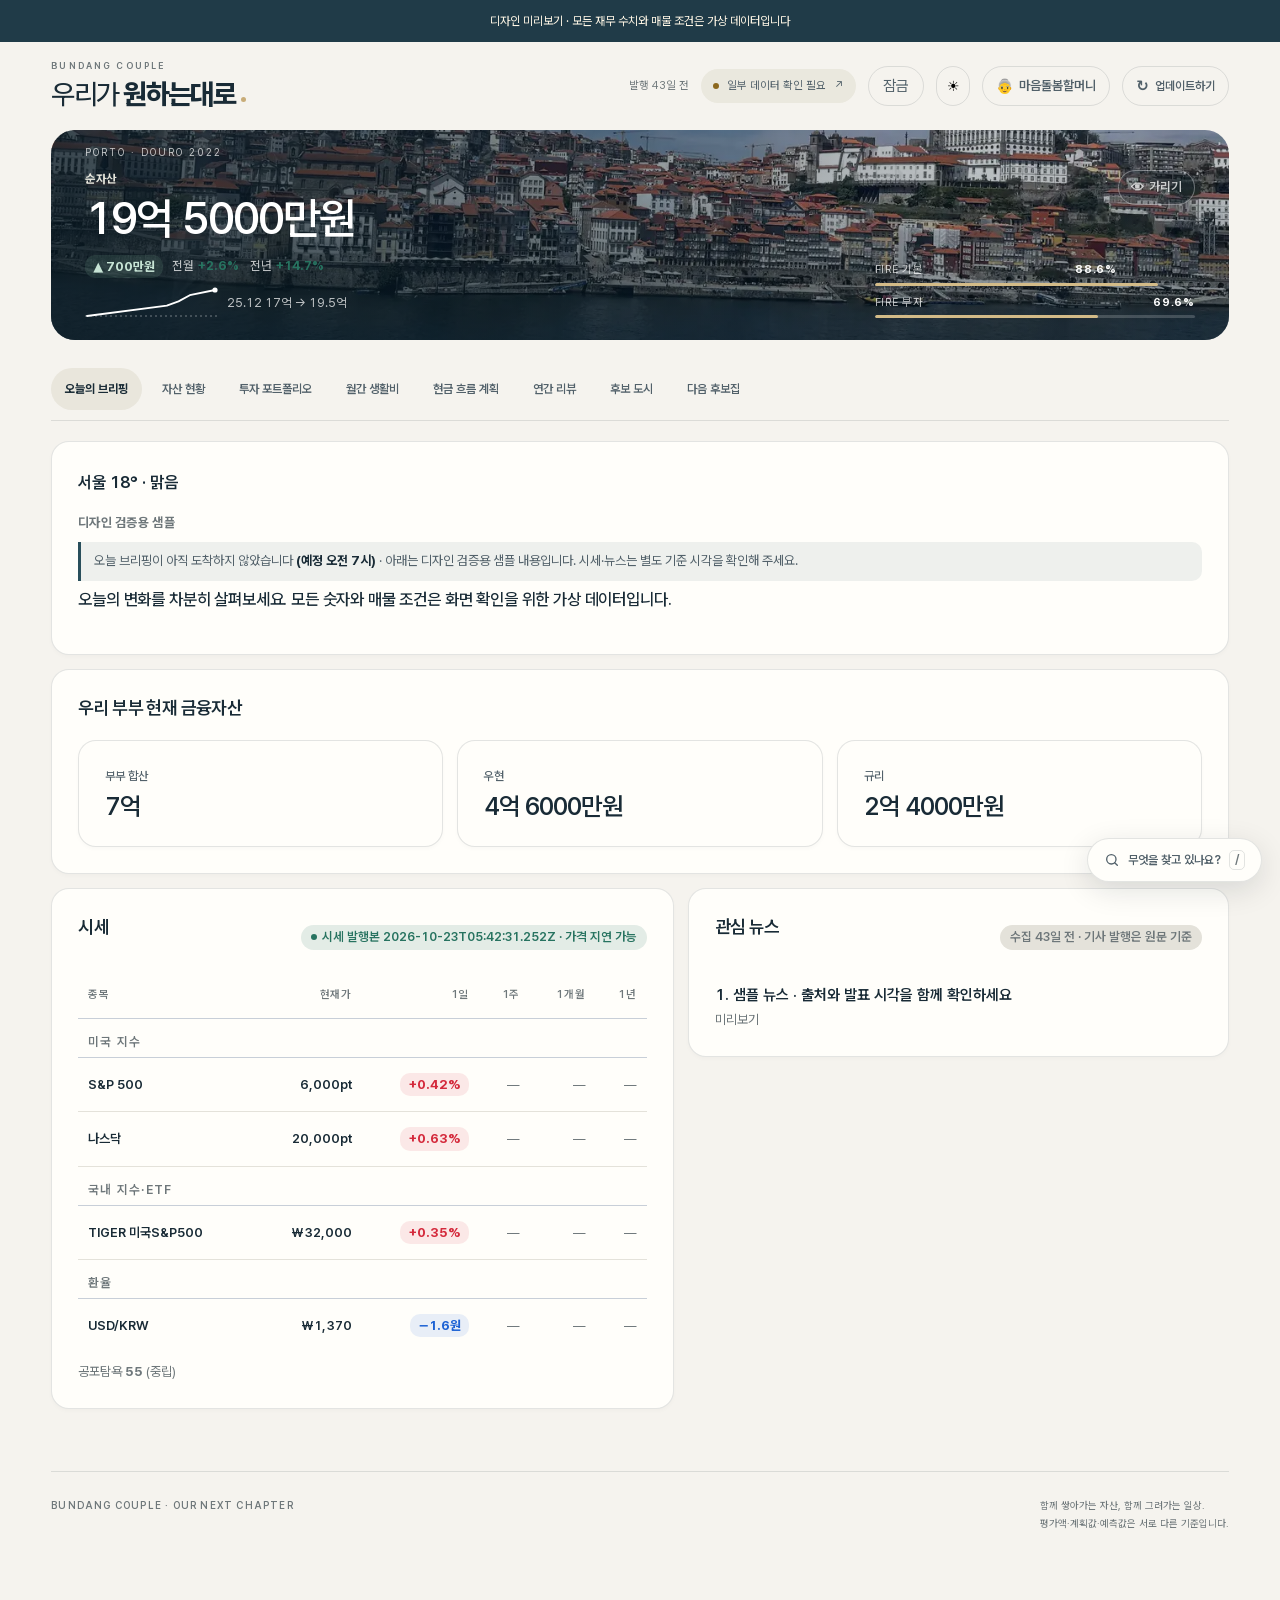
==== commit 9d909aff: "Refine header identity: 우리가 원하는대로" ====
--- a/docs/preview-redesign/index.html
+++ b/docs/preview-redesign/index.html
@@ -1231,6 +1231,22 @@
   .tabs { top:0; margin-bottom:18px; padding:8px 0; }
   .tab { padding:10px 13px; }
 }
+
+/* Brand signature: quiet lead-in, confident statement, one brass accent. */
+header h1.brand-lockup { gap:6px; flex-shrink:0; font-size:28px; line-height:1.2; letter-spacing:-.055em; }
+header h1.brand-lockup::before { font-size:9px; line-height:1.2; font-weight:600; letter-spacing:.24em; color:var(--ink-muted); }
+.brand-name { display:block; white-space:nowrap; }
+.brand-lead { font-weight:450; }
+.brand-name strong { font-weight:780; }
+.brand-name::after { content:""; display:inline-block; width:5px; height:5px; margin-left:6px; margin-bottom:2px; border-radius:50%; background:var(--premium-gold); }
+@media (max-width:1100px) { header h1.brand-lockup { font-size:25px; } }
+@media (max-width:760px) {
+  header h1.brand-lockup { font-size:22px; gap:5px; }
+  header h1.brand-lockup::before { font-size:8px; letter-spacing:.2em; }
+  .brand-name::after { width:4px; height:4px; margin-left:4px; }
+}
+@media (max-width:420px) { header h1.brand-lockup { font-size:20px; } }
+@media (max-width:360px) { header h1.brand-lockup { font-size:18px; } }
 </style>
 <script>
   /* 저장된 수동 테마를 렌더 전에 즉시 적용 — 깜빡임(FOUC) 방지 */
@@ -1247,7 +1263,7 @@
   </div>
 </noscript>
 <header>
-  <h1>분당부부의 다음 챕터</h1>
+  <h1 class="brand-lockup" aria-label="우리가 원하는대로"><span class="brand-name"><span class="brand-lead">우리가</span> <strong>원하는대로</strong></span></h1>
   <span class="meta" id="updated" role="status" aria-live="polite" aria-label="데이터 갱신 시각"></span>
   <span class="meta" id="fx" aria-label="환율"></span>
   <button id="data-status" type="button" hidden aria-haspopup="dialog" aria-controls="data-dialog"></button>
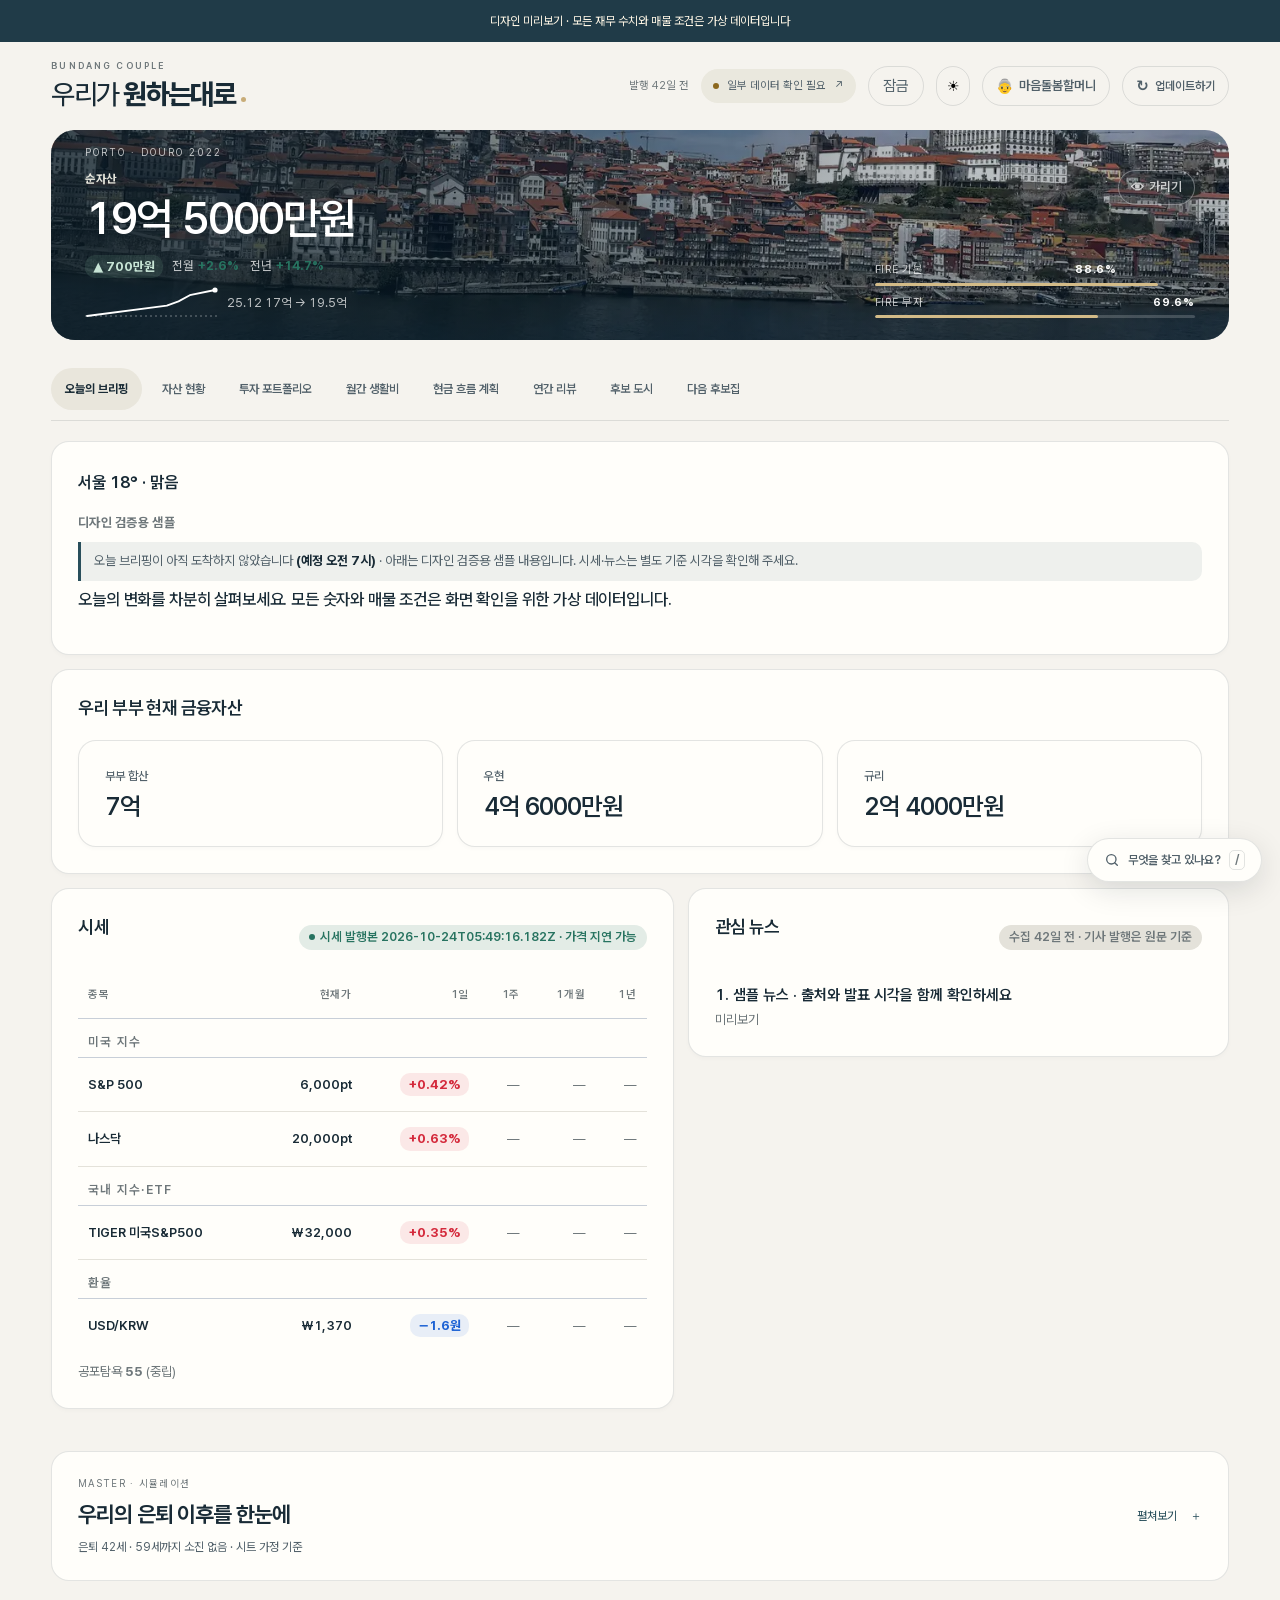
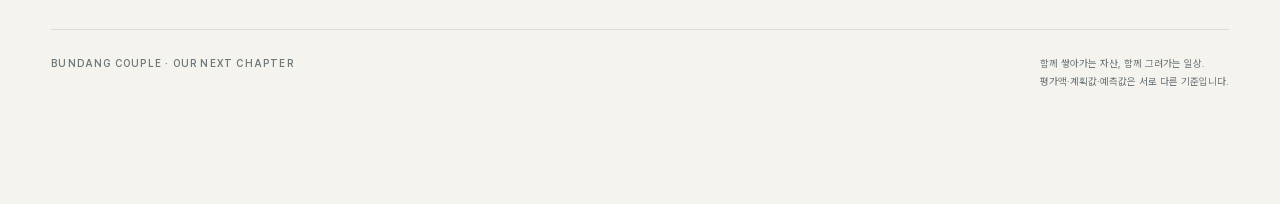
==== commit 937ee754: "Preview simulation drawer and annual sheet summary with synthetic data" ====
--- a/docs/preview-redesign/index.html
+++ b/docs/preview-redesign/index.html
@@ -1247,6 +1247,42 @@
 }
 @media (max-width:420px) { header h1.brand-lockup { font-size:20px; } }
 @media (max-width:360px) { header h1.brand-lockup { font-size:18px; } }
+
+/* Shared read-only sheet view below all dashboard panels. */
+.simulation-drawer { margin:28px 0 0; border:1px solid var(--border); border-radius:18px; background:var(--surface-1); overflow:hidden; }
+.simulation-drawer>summary { list-style:none; display:flex; align-items:center; justify-content:space-between; gap:20px; padding:24px 26px; cursor:pointer; }
+.simulation-drawer>summary::-webkit-details-marker { display:none; }
+.simulation-drawer>summary>span:first-child { display:grid; gap:7px; }
+.simulation-drawer summary small { font-size:10px; letter-spacing:.13em; color:var(--ink-muted); }
+.simulation-drawer summary strong { font-size:22px; letter-spacing:-.04em; font-weight:650; }
+#simulation-preview { font-size:12px; color:var(--ink-2); }
+.simulation-open { flex:none; font-size:12px; color:var(--accent); }
+.simulation-open i { font-style:normal; margin-left:10px; display:inline-block; }
+.simulation-drawer[open] .simulation-open i { transform:rotate(45deg); }
+.simulation-content { border-top:1px solid var(--border); padding:24px; }
+.simulation-toolbar { display:flex; justify-content:space-between; align-items:center; gap:16px; font-size:12px; }
+.simulation-toolbar p { margin:0; color:var(--ink-muted); }
+.simulation-toolbar a { color:var(--accent); text-decoration:none; font-weight:600; }
+.simulation-source-note,#simulation-empty { color:var(--ink-2); font-size:12px; line-height:1.8; }
+#simulation-year-view { margin:22px 0; }
+#simulation-year-view label { font-size:12px; font-weight:600; margin-right:12px; }
+#simulation-year { font:inherit; max-width:100%; border:1px solid var(--border); border-radius:8px; background:var(--page); color:var(--ink-1); padding:9px 12px; }
+.simulation-year-facts { display:grid; grid-template-columns:repeat(4,minmax(0,1fr)); gap:12px; margin-top:16px; }
+.simulation-year-facts>div { padding:18px; border:1px solid var(--border); border-radius:12px; background:var(--page); min-width:0; }
+.simulation-year-facts span,.simulation-year-facts small { display:block; font-size:11px; color:var(--ink-2); line-height:1.6; }
+.simulation-year-facts strong { display:block; font-size:22px; letter-spacing:-.035em; font-weight:650; margin:12px 0 6px; }
+.simulation-content #sim-section { box-shadow:none; padding:18px 0 0; border:0; background:none; margin-bottom:0; }
+.simulation-content #sim-section h2 { font-size:17px; }
+@media (max-width:760px) {
+.simulation-drawer>summary { padding:21px 18px; gap:12px; }
+.simulation-drawer summary strong { font-size:19px; }
+.simulation-open { font-size:11px; }
+.simulation-content { padding:18px; }
+.simulation-year-facts { grid-template-columns:repeat(2,minmax(0,1fr)); gap:10px; }
+.simulation-year-facts>div { padding:15px 13px; }
+.simulation-year-facts strong { font-size:19px; }
+.simulation-toolbar { align-items:flex-start; flex-wrap:wrap; }
+}
 </style>
 <script>
   /* 저장된 수동 테마를 렌더 전에 즉시 적용 — 깜빡임(FOUC) 방지 */
@@ -1368,6 +1404,215 @@
     <h2>FIRE 목표 달성</h2>
     <div id="fire-body"></div>
   </section>
+
+  <section class="card">
+    <h2>자산 구성</h2>
+    <div class="donut-row" id="donuts"></div>
+    <div class="goal-sub" id="donut-note" style="margin-top:10px"></div>
+  </section>
+
+  <section class="card">
+    <!-- 연/월 전환은 차트 탭이 아니라 버튼으로 한다. 차트를 누르면 전환되던 방식은
+         눈에 띄지 않았고, 폰에서 손가락으로 값을 훑는(스크럽) 동작과 부딪힌다. -->
+    <div class="cp-mkt-head"><h2>순자산 추이</h2>
+      <div class="seg" id="trend-seg" style="margin-bottom:0">
+        <button class="seg-btn on" data-v="y">연도별</button>
+        <button class="seg-btn" data-v="m">월별</button>
+      </div>
+    </div>
+    <div id="trend"></div>
+    <div class="note" id="trend-note"></div>
+  </section>
+
+  <section class="card">
+    <h2>자산 상세</h2>
+    <div style="overflow-x:auto"><table id="detail"></table></div>
+  </section>
+</div>
+
+<div id="tab-financial" style="display:none">
+  <div class="cards" id="fin-kpis"></div>
+
+  <!-- 같은 돈을 두 기준으로 본다 — 카드를 나누면 세로로 길어지고 총액만 두 번 읽힌다.
+       은퇴 자산 궤적의 실질/명목처럼 토글로 갈아끼운다. -->
+  <section class="card">
+    <div class="cp-mkt-head"><h2>포트폴리오 구성</h2>
+      <div class="seg" id="fin-donut-seg" style="margin-bottom:0">
+        <button class="seg-btn on" data-mode="holding">실제 종목</button>
+        <button class="seg-btn" data-mode="index">지수별</button>
+      </div>
+    </div>
+    <div class="donut-row" id="fin-donuts"></div>
+    <div class="goal-sub" id="fin-idx-note" style="margin-top:10px"></div>
+  </section>
+
+  <section class="card">
+    <h2>계좌 성격 — 연금성 vs 유동성</h2>
+    <div id="fin-groups"></div>
+  </section>
+
+  <section class="card">
+    <h2 id="fin-div-h2">올해 예상 배당금</h2>
+    <div class="div-row" id="fin-div"></div>
+    <div class="goal-sub">현재 보유수량 기준 · 지난 달은 확정, 남은 달은 작년 실적으로 추정</div>
+  </section>
+
+  <section class="card" id="fin-divmo-card" style="display:none">
+    <h2>월별 배당금</h2>
+    <div class="seg" id="fin-divmo-seg">
+      <button class="seg-btn on" data-mode="net">세후</button>
+      <button class="seg-btn" data-mode="gross">세전</button>
+    </div>
+    <div id="fin-divmo"></div>
+    <div style="overflow-x:auto; margin-top:14px"><table id="fin-divmo-tbl"></table></div>
+    <div class="goal-sub" id="fin-divmo-note" style="margin-top:10px"></div>
+  </section>
+
+  <section class="card" id="fin-trend-card" style="display:none">
+    <h2>월별 흐름</h2>
+    <div class="seg" id="fin-trend-seg">
+      <button class="seg-btn on" data-mode="owner">소유자별</button>
+      <button class="seg-btn" data-mode="group">연금성·유동성</button>
+    </div>
+    <div id="fin-trend"></div>
+  </section>
+
+  <section class="card">
+    <h2>계좌별 상세</h2>
+    <div style="overflow-x:auto"><table id="fin-detail"></table></div>
+  </section>
+</div>
+
+<div id="tab-spending" style="display:none">
+  <div class="cards" id="sp-kpis"></div>
+
+  <section class="card">
+    <h2>월별 카테고리 소비</h2>
+    <div id="sp-bars"></div>
+  </section>
+
+  <section class="card">
+    <h2>카테고리 비중</h2>
+    <div class="donut-row" id="sp-donuts"></div>
+    <div class="goal-sub" id="sp-donut-note" style="margin-top:10px"></div>
+  </section>
+
+  <section class="card" id="flow-section" style="display:none">
+    <h2>연도별 소득 및 지출 현황</h2>
+    <div class="tbl-scroll"><table id="flow-table"></table></div>
+    <div class="goal-sub" id="flow-note" style="margin-top:10px"></div>
+  </section>
+
+  <section class="card" id="sp-bridge-card">
+    <h2>은퇴까지의 거리 — 왜 늘어나나</h2>
+    <div id="sp-bridge"></div>
+    <div class="goal-sub" id="sp-bridge-note" style="margin-top:10px"></div>
+  </section>
+
+  <section class="card" id="sp-retire-card">
+    <h2>같은 잣대로 본 비교 — 지금 vs 은퇴</h2>
+    <div class="cmp-head" id="sp-retire-head"></div>
+    <div id="sp-retire"></div>
+    <div class="goal-sub" id="sp-retire-note" style="margin-top:10px"></div>
+  </section>
+
+  <section class="card">
+    <h2>카테고리별 상세</h2>
+    <div style="overflow-x:auto"><table id="sp-table"></table></div>
+    <div class="goal-sub" id="sp-note" style="margin-top:10px"></div>
+  </section>
+</div>
+
+<div id="tab-cashflow" style="display:none">
+  <div class="cards" id="cf-kpis"></div>
+
+  <section class="card">
+    <h2>은퇴 현금흐름 — 계획과 적용 조건</h2>
+    <div id="cf-pipes"></div>
+    <div class="goal-sub" id="cf-pipes-note" style="margin-top:12px"></div>
+  </section>
+
+  <section class="card">
+    <h2>계획대로 세팅했을 때 예상 건강보험료 <span class="cf-tag">2026년 기준</span></h2>
+    <div id="cf-hi"></div>
+    <div class="goal-sub" id="cf-hi-note" style="margin-top:12px"></div>
+  </section>
+
+  <section class="card">
+    <h2>지향하는 자산 구성 — 은퇴 시점</h2>
+    <div class="donut-row" id="cf-target"></div>
+    <div class="goal-sub" id="cf-target-note" style="margin-top:12px"></div>
+  </section>
+
+  <section class="card">
+    <h2>실행 캘린더 — 언제, 누구 계좌에서, 무엇을</h2>
+    <div id="cf-cal"></div>
+    <div class="goal-sub" id="cf-cal-note" style="margin-top:12px"></div>
+  </section>
+</div>
+
+<!-- 다음 후보집 — ★아파트 투자_Master의 '(ing)2027년 오피스텔' 미러링.
+     시트가 원본이고 여기는 읽기 전용 표시. 매물 입력은 사람이 시트에 한다. -->
+<div id="tab-officetel" style="display:none">
+  <div class="cards" id="of-kpis"></div>
+  <section class="card">
+    <div class="cp-mkt-head"><h2>기준 통과 매물</h2><span class="u-mono" id="of-asof"></span></div>
+    <div style="overflow-x:auto"><table class="mkt" id="of-live"></table></div>
+    <div id="of-mobile-cards" class="house-cards" aria-label="후보집 요약 카드"></div>
+    <div class="note" id="of-criteria"></div>
+  </section>
+  <section class="card">
+    <h2>타입 카탈로그</h2>
+    <div class="note">기준에 맞는 매물이 아직 없는 타입. 조건이 맞는 물건이 나오면 시트에 채운다.</div>
+    <div style="overflow-x:auto;margin-top:10px"><table class="mkt" id="of-wait"></table></div>
+  </section>
+</div>
+
+<div id="tab-cities" style="display:none">
+  <div class="cards" id="ct-kpis"></div>
+
+  <section class="card">
+    <h2>도시별 월 생활비 — 서울 대비</h2>
+    <div id="ct-bars"></div>
+    <div class="goal-sub" id="ct-bars-note" style="margin-top:10px"></div>
+  </section>
+
+  <section class="card">
+    <h2>도시 상세 비교</h2>
+    <div class="seg" id="ct-pick" style="flex-wrap:wrap"></div>
+    <div id="ct-detail"></div>
+  </section>
+
+  <section class="card">
+    <h2>전체 도시 한눈에</h2>
+    <div style="overflow-x:auto"><table id="ct-table"></table></div>
+    <div class="goal-sub" id="ct-note" style="margin-top:10px"></div>
+  </section>
+</div>
+
+<div id="tab-review" style="display:none">
+  <div class="seg" id="review-years" style="flex-wrap:wrap"></div>
+  <section class="card" id="review-best-card">
+    <h2 id="review-best-h2">올해의 베스트</h2>
+    <div class="rv-grid" id="review-best"></div>
+  </section>
+  <section class="card" id="review-months-card">
+    <h2>월별 추억</h2>
+    <div id="review-months"></div>
+  </section>
+</div>
+
+<div id="tab-checkpoint">
+  <div id="cp-body"></div>
+</div>
+
+<details id="simulation-drawer" class="simulation-drawer" hidden>
+<summary><span><small>MASTER · 시뮬레이션</small><strong>우리의 은퇴 이후를 한눈에</strong><span id="simulation-preview">연도별 자산과 생활비 보기</span></span><span class="simulation-open">펼쳐보기 <i aria-hidden="true">＋</i></span></summary>
+<div class="simulation-content">
+<div class="simulation-toolbar"><p id="simulation-asof"></p><a id="simulation-source-link" hidden target="_blank" rel="noopener noreferrer">원본 시트 열기 ↗</a></div>
+<p class="simulation-source-note">시트가 계산한 전망을 그대로 보여줍니다. 현재 평가액과 예측의 출발점은 다를 수 있습니다.</p>
+<p id="simulation-empty" hidden>아직 불러온 시뮬레이션이 없습니다. 데이터 상태를 확인하거나 원본 시트를 열어 주세요.</p>
+<div id="simulation-year-view"><label for="simulation-year">확인할 연도</label><select id="simulation-year"></select><div id="simulation-year-facts" class="simulation-year-facts" aria-live="polite"></div></div>
 <section class="card" id="sim-section" style="display:none">
     <div class="cp-mkt-head"><h2>은퇴 자산 궤적</h2>
       <div class="seg" id="sim-seg" style="margin-bottom:0">
@@ -1384,207 +1629,7 @@
       <div class="note" id="sim-table-note"></div>
     </details>
   </section>
-  <section class="card">
-    <h2>자산 구성</h2>
-    <div class="donut-row" id="donuts"></div>
-    <div class="goal-sub" id="donut-note" style="margin-top:10px"></div>
-  </section>
-
-  <section class="card">
-    <!-- 연/월 전환은 차트 탭이 아니라 버튼으로 한다. 차트를 누르면 전환되던 방식은
-         눈에 띄지 않았고, 폰에서 손가락으로 값을 훑는(스크럽) 동작과 부딪힌다. -->
-    <div class="cp-mkt-head"><h2>순자산 추이</h2>
-      <div class="seg" id="trend-seg" style="margin-bottom:0">
-        <button class="seg-btn on" data-v="y">연도별</button>
-        <button class="seg-btn" data-v="m">월별</button>
-      </div>
-    </div>
-    <div id="trend"></div>
-    <div class="note" id="trend-note"></div>
-  </section>
-
-  <section class="card">
-    <h2>자산 상세</h2>
-    <div style="overflow-x:auto"><table id="detail"></table></div>
-  </section>
-</div>
-
-<div id="tab-financial" style="display:none">
-  <div class="cards" id="fin-kpis"></div>
-
-  <!-- 같은 돈을 두 기준으로 본다 — 카드를 나누면 세로로 길어지고 총액만 두 번 읽힌다.
-       은퇴 자산 궤적의 실질/명목처럼 토글로 갈아끼운다. -->
-  <section class="card">
-    <div class="cp-mkt-head"><h2>포트폴리오 구성</h2>
-      <div class="seg" id="fin-donut-seg" style="margin-bottom:0">
-        <button class="seg-btn on" data-mode="holding">실제 종목</button>
-        <button class="seg-btn" data-mode="index">지수별</button>
-      </div>
-    </div>
-    <div class="donut-row" id="fin-donuts"></div>
-    <div class="goal-sub" id="fin-idx-note" style="margin-top:10px"></div>
-  </section>
-
-  <section class="card">
-    <h2>계좌 성격 — 연금성 vs 유동성</h2>
-    <div id="fin-groups"></div>
-  </section>
-
-  <section class="card">
-    <h2 id="fin-div-h2">올해 예상 배당금</h2>
-    <div class="div-row" id="fin-div"></div>
-    <div class="goal-sub">현재 보유수량 기준 · 지난 달은 확정, 남은 달은 작년 실적으로 추정</div>
-  </section>
-
-  <section class="card" id="fin-divmo-card" style="display:none">
-    <h2>월별 배당금</h2>
-    <div class="seg" id="fin-divmo-seg">
-      <button class="seg-btn on" data-mode="net">세후</button>
-      <button class="seg-btn" data-mode="gross">세전</button>
-    </div>
-    <div id="fin-divmo"></div>
-    <div style="overflow-x:auto; margin-top:14px"><table id="fin-divmo-tbl"></table></div>
-    <div class="goal-sub" id="fin-divmo-note" style="margin-top:10px"></div>
-  </section>
-
-  <section class="card" id="fin-trend-card" style="display:none">
-    <h2>월별 흐름</h2>
-    <div class="seg" id="fin-trend-seg">
-      <button class="seg-btn on" data-mode="owner">소유자별</button>
-      <button class="seg-btn" data-mode="group">연금성·유동성</button>
-    </div>
-    <div id="fin-trend"></div>
-  </section>
-
-  <section class="card">
-    <h2>계좌별 상세</h2>
-    <div style="overflow-x:auto"><table id="fin-detail"></table></div>
-  </section>
-</div>
-
-<div id="tab-spending" style="display:none">
-  <div class="cards" id="sp-kpis"></div>
-
-  <section class="card">
-    <h2>월별 카테고리 소비</h2>
-    <div id="sp-bars"></div>
-  </section>
-
-  <section class="card">
-    <h2>카테고리 비중</h2>
-    <div class="donut-row" id="sp-donuts"></div>
-    <div class="goal-sub" id="sp-donut-note" style="margin-top:10px"></div>
-  </section>
-
-  <section class="card" id="flow-section" style="display:none">
-    <h2>연도별 소득 및 지출 현황</h2>
-    <div class="tbl-scroll"><table id="flow-table"></table></div>
-    <div class="goal-sub" id="flow-note" style="margin-top:10px"></div>
-  </section>
-
-  <section class="card" id="sp-bridge-card">
-    <h2>은퇴까지의 거리 — 왜 늘어나나</h2>
-    <div id="sp-bridge"></div>
-    <div class="goal-sub" id="sp-bridge-note" style="margin-top:10px"></div>
-  </section>
-
-  <section class="card" id="sp-retire-card">
-    <h2>같은 잣대로 본 비교 — 지금 vs 은퇴</h2>
-    <div class="cmp-head" id="sp-retire-head"></div>
-    <div id="sp-retire"></div>
-    <div class="goal-sub" id="sp-retire-note" style="margin-top:10px"></div>
-  </section>
-
-  <section class="card">
-    <h2>카테고리별 상세</h2>
-    <div style="overflow-x:auto"><table id="sp-table"></table></div>
-    <div class="goal-sub" id="sp-note" style="margin-top:10px"></div>
-  </section>
-</div>
-
-<div id="tab-cashflow" style="display:none">
-  <div class="cards" id="cf-kpis"></div>
-
-  <section class="card">
-    <h2>은퇴 현금흐름 — 계획과 적용 조건</h2>
-    <div id="cf-pipes"></div>
-    <div class="goal-sub" id="cf-pipes-note" style="margin-top:12px"></div>
-  </section>
-
-  <section class="card">
-    <h2>계획대로 세팅했을 때 예상 건강보험료 <span class="cf-tag">2026년 기준</span></h2>
-    <div id="cf-hi"></div>
-    <div class="goal-sub" id="cf-hi-note" style="margin-top:12px"></div>
-  </section>
-
-  <section class="card">
-    <h2>지향하는 자산 구성 — 은퇴 시점</h2>
-    <div class="donut-row" id="cf-target"></div>
-    <div class="goal-sub" id="cf-target-note" style="margin-top:12px"></div>
-  </section>
-
-  <section class="card">
-    <h2>실행 캘린더 — 언제, 누구 계좌에서, 무엇을</h2>
-    <div id="cf-cal"></div>
-    <div class="goal-sub" id="cf-cal-note" style="margin-top:12px"></div>
-  </section>
-</div>
-
-<!-- 다음 후보집 — ★아파트 투자_Master의 '(ing)2027년 오피스텔' 미러링.
-     시트가 원본이고 여기는 읽기 전용 표시. 매물 입력은 사람이 시트에 한다. -->
-<div id="tab-officetel" style="display:none">
-  <div class="cards" id="of-kpis"></div>
-  <section class="card">
-    <div class="cp-mkt-head"><h2>기준 통과 매물</h2><span class="u-mono" id="of-asof"></span></div>
-    <div style="overflow-x:auto"><table class="mkt" id="of-live"></table></div>
-    <div id="of-mobile-cards" class="house-cards" aria-label="후보집 요약 카드"></div>
-    <div class="note" id="of-criteria"></div>
-  </section>
-  <section class="card">
-    <h2>타입 카탈로그</h2>
-    <div class="note">기준에 맞는 매물이 아직 없는 타입. 조건이 맞는 물건이 나오면 시트에 채운다.</div>
-    <div style="overflow-x:auto;margin-top:10px"><table class="mkt" id="of-wait"></table></div>
-  </section>
-</div>
-
-<div id="tab-cities" style="display:none">
-  <div class="cards" id="ct-kpis"></div>
-
-  <section class="card">
-    <h2>도시별 월 생활비 — 서울 대비</h2>
-    <div id="ct-bars"></div>
-    <div class="goal-sub" id="ct-bars-note" style="margin-top:10px"></div>
-  </section>
-
-  <section class="card">
-    <h2>도시 상세 비교</h2>
-    <div class="seg" id="ct-pick" style="flex-wrap:wrap"></div>
-    <div id="ct-detail"></div>
-  </section>
-
-  <section class="card">
-    <h2>전체 도시 한눈에</h2>
-    <div style="overflow-x:auto"><table id="ct-table"></table></div>
-    <div class="goal-sub" id="ct-note" style="margin-top:10px"></div>
-  </section>
-</div>
-
-<div id="tab-review" style="display:none">
-  <div class="seg" id="review-years" style="flex-wrap:wrap"></div>
-  <section class="card" id="review-best-card">
-    <h2 id="review-best-h2">올해의 베스트</h2>
-    <div class="rv-grid" id="review-best"></div>
-  </section>
-  <section class="card" id="review-months-card">
-    <h2>월별 추억</h2>
-    <div id="review-months"></div>
-  </section>
-</div>
-
-<div id="tab-checkpoint">
-  <div id="cp-body"></div>
-</div>
-
+</div></details>
 <dialog id="data-dialog" class="data-dialog" aria-labelledby="data-dialog-title"><div class="dialog-heading"><div><span class="eyebrow">DATA TRANSPARENCY</span><h2 id="data-dialog-title">데이터의 기준</h2></div><button id="data-close" type="button" aria-label="데이터 상태 닫기">×</button></div><div id="data-health-body"></div></dialog>
 <footer class="site-footer"><b>BUNDANG COUPLE · OUR NEXT CHAPTER</b><span>함께 쌓아가는 자산, 함께 그려가는 일상.<br>평가액·계획값·예측값은 서로 다른 기준입니다.</span></footer>
 <div id="tooltip"></div>
@@ -4222,7 +4267,7 @@
   document.getElementById("sim-stats").innerHTML =
     stat("은퇴 시점 자산", `${fmtEok(s.retire_asset)} · ${sim.retire_age}세`) +
     stat("자산 소진", sim.depletion_age ? `${sim.depletion_age}세` : "없음") +
-    stat("108세 실질", `<span class="${s.real_net_end < 0 ? "delta-down" : ""}">${fmtEok(s.real_net_end)}</span>`)
+    stat(`${s.end_age || series[series.length - 1].age}세 실질`, `<span class="${s.real_net_end < 0 ? "delta-down" : ""}">${fmtEok(s.real_net_end)}</span>`)
     + (s.cycle_on
         ? stat("경기순환", `<span class="delta-down">폭락 ${(s.crash_ages || []).slice(0, 4).join("·")}세…</span>`
             + (s.spend_cut > 0
@@ -4231,7 +4276,7 @@
 
   // ── 연도별 표 헬퍼 — draw()가 paintTable을 부르므로 반드시 그보다 먼저 선언한다 ──
   const eok = v => (v / 1e8).toFixed(2) + "억";
-  const man0 = v => v ? Math.round(v / 1e4).toLocaleString("ko-KR") : "–";
+  const man0 = v => Number.isFinite(v) ? Math.round(v / 1e4).toLocaleString("ko-KR") : "—";
   document.getElementById("sim-fold-hint").textContent =
     `${series[0].age}~${series[series.length - 1].age}세 · ${series.length}개년`;
 
@@ -4255,8 +4300,8 @@
     const primary = mode === "real" ? "real_net" : "net";
     const secondary = mode === "real" ? "net" : "real_net";
     const head = mode === "real"
-      ? ["나이", "연도", "단계", "실질 순자산", "명목 순자산", "투자수익", "연지출", "의료비", "연금", "저축"]
-      : ["나이", "연도", "단계", "명목 순자산", "실질 순자산", "투자수익", "연지출", "의료비", "연금", "저축"];
+      ? ["나이", "연도", "단계", "실질 순자산", "명목 순자산", "투자수익", "연지출", "보험료·의료", "연금", "은퇴후소득", "저축"]
+      : ["나이", "연도", "단계", "명목 순자산", "실질 순자산", "투자수익", "연지출", "보험료·의료", "연금", "은퇴후소득", "저축"];
     document.getElementById("sim-table").innerHTML =
       `<thead><tr>${head.map(h => `<th>${h}</th>`).join("")}</tr></thead><tbody>`
       + series.map(r => {
@@ -4275,11 +4320,11 @@
           + `<td${neg(r[primary])}>${eok(r[primary])}</td>`
           + `<td style="color:var(--ink-muted)">${eok(r[secondary])}</td>`
           + `<td${neg(r.invest)}>${man0(r.invest)}</td><td>${man0(r.spend)}</td>`
-          + `<td>${man0(r.medical)}</td><td>${man0(r.pension)}</td><td>${man0(r.saving)}</td></tr>`;
+          + `<td>${man0(r.medical)}</td><td>${man0(r.pension)}</td><td>${man0(r.retire_income)}</td><td>${man0(r.saving)}</td></tr>`;
       }).join("") + "</tbody>";
     const gap = sheetNow != null && net > 0 ? net - sheetNow : 0;
     document.getElementById("sim-table-note").innerHTML =
-      "순자산은 억, 나머지는 만원 단위 · 출처는 시뮬레이션 시트이고 연도별 예측은 시트가 계산합니다."
+      "순자산은 억, 나머지는 만원 단위 · —는 원자료 없음 · 출처는 시뮬레이션 시트이고 연도별 예측은 시트가 계산합니다."
       + ` 전망 출발점은 시트 기록 기준이며 현재 평가액은 <b>${eok(net)}</b>입니다`
       + (Math.abs(gap) >= 1e6
           ? ` (시트의 현재 행 ${eok(sheetNow)}과 ${gap > 0 ? "+" : "−"}${eok(Math.abs(gap))} 차이 — 시트는 월 단위 기록, 이쪽은 최근 수집 평가액입니다).`
@@ -4657,6 +4702,53 @@
   renderHouseCards(snap.officetel);
   document.getElementById("lock-dashboard").hidden = false;
 }
+/* Read-only projections: the sheet remains the calculation source. */
+function simulationYearFacts(row) {
+  const value = key => Number.isFinite(row?.[key]) ? row[key] : null;
+  const sum = (a,b) => value(a) == null || value(b) == null ? null : value(a) + value(b);
+  return { nominal:value("net"), real:value("real_net"), expenses:sum("spend","medical"), income:sum("pension","retire_income") };
+}
+function renderSimulationViewer(sim, live) {
+  const drawer = document.getElementById("simulation-drawer");
+  if (!drawer) return;
+  drawer.hidden = false;
+  const source = document.getElementById("simulation-source-link");
+  let sourceUrl = "";
+  try { const u = new URL(sim?.source_url); if (u.protocol === "https:" && u.hostname === "docs.google.com" && u.pathname.startsWith("/spreadsheets/d/")) sourceUrl = u.href; } catch {}
+  source.hidden = !sourceUrl;
+  if (sourceUrl) source.href = sourceUrl; else source.removeAttribute("href");
+  const series = sim?.series || [], hasData = series.length > 0;
+  document.getElementById("simulation-empty").hidden = hasData;
+  document.getElementById("simulation-year-view").hidden = !hasData;
+  const fetched = live?._fetched?.simulation, state = live?._status?.simulation?.state;
+  document.getElementById("simulation-asof").textContent = (fetched ? "수집 " + ageLabel(fetched) : "수집 시각 미제공")
+    + (state === "error" ? " · 최근 수집 실패, 이전 기록" : !live?.simulation ? " · 일별 기록" : "");
+  document.getElementById("simulation-preview").textContent = hasData
+    ? (sim.retire_age != null ? "은퇴 " + sim.retire_age + "세 · " : "") + (sim.depletion_age != null ? "자산 소진 예상 " + sim.depletion_age + "세" : series[series.length-1].age + "세까지 소진 없음") + " · 시트 가정 기준"
+    : "연동된 데이터가 아직 없습니다";
+  if (!hasData) { drawer.ontoggle = null; return; }
+  const picker = document.getElementById("simulation-year"), previous = picker.value;
+  picker.innerHTML = series.map((r,i)=>'<option value="'+i+'">'+esc(r.year || "")+' · '+r.age+'세 · '+esc(r.phase || "")+'</option>').join("");
+  if (previous !== "" && Number(previous) < series.length) picker.value = previous;
+  const showYear = () => {
+    const row = series[Number(picker.value)] || series[0], fact = simulationYearFacts(row);
+    const amount = value => value == null ? "자료 없음" : fmtEok(value);
+    const item = (label,value,note) => '<div><span>'+label+'</span><strong>'+amount(value)+'</strong><small>'+note+'</small></div>';
+    document.getElementById("simulation-year-facts").innerHTML =
+      item("명목 순자산",fact.nominal,"해당 연도의 금액") +
+      item("실질 순자산",fact.real,"물가를 반영한 오늘 돈 가치") +
+      item("연간 지출",fact.expenses,"생활비 + 보험료·의료비") +
+      item("연간 유입",fact.income,"연금 + 은퇴 후 소득 · 저축 제외");
+  };
+  picker.onchange = showYear; showYear();
+  drawer.ontoggle = () => {
+    if (drawer.open) requestAnimationFrame(() => {
+      const mode = document.querySelector("#sim-seg .seg-btn.on")?.dataset.mode || "real";
+      simChart(document.getElementById("sim-chart"),series,mode,sim.retire_age,sim.depletion_age);
+    });
+  };
+}
+if (typeof module !== "undefined" && module.exports) module.exports = { simulationYearFacts };
 /* ---- 스크롤 진입 연출 -------------------------------------------------------
    화면에 들어오는 카드를 한 번만 떠오르게 한다. IntersectionObserver라 스크롤마다
    계산하지 않아 부드럽고, 한 번 본 카드는 관찰을 끊어 되돌아와도 다시 움직이지 않는다.
@@ -5097,6 +5189,7 @@
   renderCities(snap.cities, net);
   renderOfficetel(snap.officetel);
   renderSim(snap.simulation, net);
+  renderSimulationViewer(snap.simulation, live);
   renderReview(snap.review);
   // 브리핑 맨 위 금융자산 — 현재값은 실시간, 전일은 history, 전월·전년은 asset_history
   renderCheckpoint(snap.checkpoint,
@@ -5284,7 +5377,7 @@
   const pane = active && document.getElementById("tab-" + active.dataset.tab);
   if (pane) { pane.classList.remove("flash-in"); void pane.offsetWidth; pane.classList.add("flash-in"); }
 }
-const previewFixture={"snap":{"updated_at":"2026-10-23T05:42:31.252Z","fx_usdkrw":1370,"assets":[{"name":"부동산 A","owner":"우현","category":"부동산","value_krw":1150000000},{"name":"부동산 B","owner":"규리","category":"부동산","value_krw":850000000},{"name":"우현 금융","owner":"우현","category":"주식","value_krw":460000000},{"name":"규리 금융","owner":"규리","category":"주식","value_krw":240000000},{"name":"거주 보증금","owner":"공동","category":"전세보증금","value_krw":200000000},{"name":"생활 예비비","owner":"공동","category":"현금","value_krw":50000000}],"liabilities":[{"name":"주택 담보","owner":"공동","kind":"담보","target":"부동산 A","amount_krw":1000000000}],"gross_krw":2950000000,"debt_krw":1000000000,"net_krw":1950000000,"total_krw":1950000000,"financial":{"year":2026,"fx":1370,"holdings":[{"owner":"우현","account":"일반계좌","group":"유동성","name":"TIGER 미국S&P500","ticker":"KRX:360750","currency":"KRW","qty":1000,"price":320000,"value_krw":320000000,"div_krw":4800000,"div_net_krw":4060800,"tax_rate":0.154,"div_months":[400000,400000,400000,400000,400000,400000,400000,400000,400000,400000,400000,400000],"div_kinds":["est","est","est","est","est","est","est","est","est","est","est","est"]},{"owner":"규리","account":"일반계좌","group":"유동성","name":"TIGER 미국배당다우존스","ticker":"KRX:458730","currency":"KRW","qty":1000,"price":180000,"value_krw":180000000,"div_krw":6500000,"div_net_krw":5499000,"tax_rate":0.154,"div_months":[541666.6666666666,541666.6666666666,541666.6666666666,541666.6666666666,541666.6666666666,541666.6666666666,541666.6666666666,541666.6666666666,541666.6666666666,541666.6666666666,541666.6666666666,541666.6666666666],"div_kinds":["est","est","est","est","est","est","est","est","est","est","est","est"]},{"owner":"우현","account":"연금저축","group":"연금성","name":"KODEX 미국나스닥100","ticker":"KRX:379810","currency":"KRW","qty":1000,"price":140000,"value_krw":140000000,"div_krw":1400000,"div_net_krw":1184400,"tax_rate":0.154,"div_months":[116666.66666666667,116666.66666666667,116666.66666666667,116666.66666666667,116666.66666666667,116666.66666666667,116666.66666666667,116666.66666666667,116666.66666666667,116666.66666666667,116666.66666666667,116666.66666666667],"div_kinds":["est","est","est","est","est","est","est","est","est","est","est","est"]},{"owner":"규리","account":"IRP","group":"연금성","name":"RISE 200","ticker":"KRX:148020","currency":"KRW","qty":1000,"price":60000,"value_krw":60000000,"div_krw":1800000,"div_net_krw":1522800,"tax_rate":0.154,"div_months":[150000,150000,150000,150000,150000,150000,150000,150000,150000,150000,150000,150000],"div_kinds":["est","est","est","est","est","est","est","est","est","est","est","est"]}],"quotes_asof":"2026-10-23T05:42:31.252Z"},"fire":{"target_basic":2200000000,"target_rich":2800000000,"target_year":2028,"target_month":4,"monthly_expense":5500000,"current_age":40,"retire_age":42,"age_self":"우현","age_spouse":"규리","age_gap":8,"real_return":4,"life_expectancy":100},"spending":{"year":2026,"months":["2026-07","2026-08","2026-09","2026-10"],"closed":3,"total":[4200000,4600000,4400000,3100000],"categories":[{"name":"생활","values":[1600000,1500000,1600000,1200000]},{"name":"여행","values":[1200000,1700000,1300000,800000]},{"name":"외식","values":[800000,800000,900000,600000]},{"name":"기타","values":[600000,600000,600000,500000]}]},"officetel":{"cap_man":90000,"area_min":13,"criteria":"샘플 조건 · 환산전세 9억 이하","summary":{"ok":3,"listed":3,"total":3,"buildings":3,"min_conv":72000},"deals":{},"items":[{"name":"브라이튼 여의도","region":"서울 영등포구","type":"59A","area":17.8,"rooms":"방 2 · 욕실 1","deposit":30000,"monthly":180,"converted":75000,"ok":true,"listed":true,"floor":"중층","facing":"남향","asof":"2026-10-23","link":"https://land.naver.com/","stars":"★★"},{"name":"힐스테이트 여의도","region":"서울 영등포구","type":"49B","area":15.2,"rooms":"방 1 · 욕실 1","deposit":50000,"monthly":100,"converted":75000,"ok":true,"listed":true,"floor":"고층","facing":"동향","asof":"2026-10-23","link":"https://land.naver.com/","stars":"★★"},{"name":"여의도 더원","region":"서울 영등포구","type":"49A","area":14.9,"rooms":"방 1 · 욕실 1","deposit":40000,"monthly":128,"converted":72000,"ok":true,"listed":true,"floor":"고층","facing":"남서향","asof":"2026-10-23","link":"https://land.naver.com/","stars":"★"}]},"checkpoint":{"generated_at":"2026-10-23T05:42:31.252Z","date_label":"디자인 검증용 샘플","weather":"서울 18° · 맑음","greeting":"오늘의 변화를 차분히 살펴보세요.","summary":"모든 숫자와 매물 조건은 화면 확인을 위한 가상 데이터입니다.","us":[{"name":"S&P 500","price":6000,"unit":"pt","change_pct":0.42},{"name":"나스닥","price":20000,"unit":"pt","change_pct":0.63}],"kr":[{"name":"TIGER 미국S&P500","price":32000,"change_pct":0.35}],"fx":[{"name":"USD/KRW","rate":1370,"change_pct":-0.12}],"news":[{"title":"샘플 뉴스 · 출처와 발표 시각을 함께 확인하세요","source":"미리보기","link":"https://www.wealthfront.com/"}],"fear_greed":{"score":55,"label":"중립"}},"cities":{"seoul":{"name":"서울, 한국","avg_monthly":5500000,"annual_budget":66000000,"fire_target":2200000000,"categories":[2200000,1924999.9999999998,1375000]},"cities":[{"name":"포르투, 포르투갈","avg_monthly":3800000,"annual_budget":45600000,"fire_target":1520000000,"categories":[1520000,1330000,950000]},{"name":"후쿠오카, 일본","avg_monthly":4200000,"annual_budget":50400000,"fire_target":1680000000,"categories":[1680000,1470000,1050000]}],"categories":[{"name":"주거"},{"name":"생활"},{"name":"여행"}]},"simulation":{"retire_age":42,"summary":{"retire_asset":2200000000,"real_net_end":500000000},"series":[{"age":40,"year":2026,"phase":"현재","net":1850000000,"real_net":1850000000,"invest":100000000,"spend":66000000,"medical":3000000,"pension":0,"saving":24000000},{"age":41,"year":2027,"phase":"준비","net":1880000000,"real_net":1860000000,"invest":100000000,"spend":66000000,"medical":3000000,"pension":0,"saving":24000000},{"age":42,"year":2028,"phase":"은퇴","net":1910000000,"real_net":1870000000,"invest":100000000,"spend":66000000,"medical":3000000,"pension":0,"saving":24000000},{"age":43,"year":2029,"phase":"은퇴","net":1940000000,"real_net":1880000000,"invest":100000000,"spend":66000000,"medical":3000000,"pension":0,"saving":24000000},{"age":44,"year":2030,"phase":"은퇴","net":1970000000,"real_net":1890000000,"invest":100000000,"spend":66000000,"medical":3000000,"pension":0,"saving":24000000},{"age":45,"year":2031,"phase":"은퇴","net":2000000000,"real_net":1900000000,"invest":100000000,"spend":66000000,"medical":3000000,"pension":0,"saving":24000000},{"age":46,"year":2032,"phase":"은퇴","net":2030000000,"real_net":1910000000,"invest":100000000,"spend":66000000,"medical":3000000,"pension":0,"saving":24000000},{"age":47,"year":2033,"phase":"은퇴","net":2060000000,"real_net":1920000000,"invest":100000000,"spend":66000000,"medical":3000000,"pension":0,"saving":24000000},{"age":48,"year":2034,"phase":"은퇴","net":2090000000,"real_net":1930000000,"invest":100000000,"spend":66000000,"medical":3000000,"pension":0,"saving":24000000},{"age":49,"year":2035,"phase":"은퇴","net":2120000000,"real_net":1940000000,"invest":100000000,"spend":66000000,"medical":3000000,"pension":0,"saving":24000000},{"age":50,"year":2036,"phase":"은퇴","net":2150000000,"real_net":1950000000,"invest":100000000,"spend":66000000,"medical":3000000,"pension":0,"saving":24000000},{"age":51,"year":2037,"phase":"은퇴","net":2180000000,"real_net":1960000000,"invest":100000000,"spend":66000000,"medical":3000000,"pension":0,"saving":24000000},{"age":52,"year":2038,"phase":"은퇴","net":2210000000,"real_net":1970000000,"invest":100000000,"spend":66000000,"medical":3000000,"pension":0,"saving":24000000},{"age":53,"year":2039,"phase":"은퇴","net":2240000000,"real_net":1980000000,"invest":100000000,"spend":66000000,"medical":3000000,"pension":0,"saving":24000000},{"age":54,"year":2040,"phase":"은퇴","net":2270000000,"real_net":1990000000,"invest":100000000,"spend":66000000,"medical":3000000,"pension":0,"saving":24000000},{"age":55,"year":2041,"phase":"은퇴","net":2300000000,"real_net":2000000000,"invest":100000000,"spend":66000000,"medical":3000000,"pension":0,"saving":24000000},{"age":56,"year":2042,"phase":"은퇴","net":2330000000,"real_net":2010000000,"invest":100000000,"spend":66000000,"medical":3000000,"pension":0,"saving":24000000},{"age":57,"year":2043,"phase":"은퇴","net":2360000000,"real_net":2020000000,"invest":100000000,"spend":66000000,"medical":3000000,"pension":0,"saving":24000000},{"age":58,"year":2044,"phase":"은퇴","net":2390000000,"real_net":2030000000,"invest":100000000,"spend":66000000,"medical":3000000,"pension":0,"saving":24000000},{"age":59,"year":2045,"phase":"은퇴","net":2420000000,"real_net":2040000000,"invest":100000000,"spend":66000000,"medical":3000000,"pension":0,"saving":24000000}]},"review":{"years":[2026],"byYear":{"2026":{"best":[{"label":"여행","text":"함께 걷는 다음 여정"}],"months":[]}}},"prev_day":{"net_krw":1943000000,"key":"2026-10-23"},"prev_month":{"net_krw":1900000000,"key":"2026-09"},"prev_year":{"net_krw":1700000000,"key":"2025"}},"live":{"updated_iso":"2026-10-23T05:42:31.252Z","updated_at":"2026-10-23T05:42:31.252Z","financial":{"year":2026,"fx":1370,"holdings":[{"owner":"우현","account":"일반계좌","group":"유동성","name":"TIGER 미국S&P500","ticker":"KRX:360750","currency":"KRW","qty":1000,"price":320000,"value_krw":320000000,"div_krw":4800000,"div_net_krw":4060800,"tax_rate":0.154,"div_months":[400000,400000,400000,400000,400000,400000,400000,400000,400000,400000,400000,400000],"div_kinds":["est","est","est","est","est","est","est","est","est","est","est","est"]},{"owner":"규리","account":"일반계좌","group":"유동성","name":"TIGER 미국배당다우존스","ticker":"KRX:458730","currency":"KRW","qty":1000,"price":180000,"value_krw":180000000,"div_krw":6500000,"div_net_krw":5499000,"tax_rate":0.154,"div_months":[541666.6666666666,541666.6666666666,541666.6666666666,541666.6666666666,541666.6666666666,541666.6666666666,541666.6666666666,541666.6666666666,541666.6666666666,541666.6666666666,541666.6666666666,541666.6666666666],"div_kinds":["est","est","est","est","est","est","est","est","est","est","est","est"]},{"owner":"우현","account":"연금저축","group":"연금성","name":"KODEX 미국나스닥100","ticker":"KRX:379810","currency":"KRW","qty":1000,"price":140000,"value_krw":140000000,"div_krw":1400000,"div_net_krw":1184400,"tax_rate":0.154,"div_months":[116666.66666666667,116666.66666666667,116666.66666666667,116666.66666666667,116666.66666666667,116666.66666666667,116666.66666666667,116666.66666666667,116666.66666666667,116666.66666666667,116666.66666666667,116666.66666666667],"div_kinds":["est","est","est","est","est","est","est","est","est","est","est","est"]},{"owner":"규리","account":"IRP","group":"연금성","name":"RISE 200","ticker":"KRX:148020","currency":"KRW","qty":1000,"price":60000,"value_krw":60000000,"div_krw":1800000,"div_net_krw":1522800,"tax_rate":0.154,"div_months":[150000,150000,150000,150000,150000,150000,150000,150000,150000,150000,150000,150000],"div_kinds":["est","est","est","est","est","est","est","est","est","est","est","est"]}],"quotes_asof":"2026-10-23T05:42:31.252Z"},"fire":{"target_basic":2200000000,"target_rich":2800000000,"target_year":2028,"target_month":4,"monthly_expense":5500000,"current_age":40,"retire_age":42,"age_self":"우현","age_spouse":"규리","age_gap":8,"real_return":4,"life_expectancy":100},"spending":{"year":2026,"months":["2026-07","2026-08","2026-09","2026-10"],"closed":3,"total":[4200000,4600000,4400000,3100000],"categories":[{"name":"생활","values":[1600000,1500000,1600000,1200000]},{"name":"여행","values":[1200000,1700000,1300000,800000]},{"name":"외식","values":[800000,800000,900000,600000]},{"name":"기타","values":[600000,600000,600000,500000]}]},"officetel":{"cap_man":90000,"area_min":13,"criteria":"샘플 조건 · 환산전세 9억 이하","summary":{"ok":3,"listed":3,"total":3,"buildings":3,"min_conv":72000},"deals":{},"items":[{"name":"브라이튼 여의도","region":"서울 영등포구","type":"59A","area":17.8,"rooms":"방 2 · 욕실 1","deposit":30000,"monthly":180,"converted":75000,"ok":true,"listed":true,"floor":"중층","facing":"남향","asof":"2026-10-23","link":"https://land.naver.com/","stars":"★★"},{"name":"힐스테이트 여의도","region":"서울 영등포구","type":"49B","area":15.2,"rooms":"방 1 · 욕실 1","deposit":50000,"monthly":100,"converted":75000,"ok":true,"listed":true,"floor":"고층","facing":"동향","asof":"2026-10-23","link":"https://land.naver.com/","stars":"★★"},{"name":"여의도 더원","region":"서울 영등포구","type":"49A","area":14.9,"rooms":"방 1 · 욕실 1","deposit":40000,"monthly":128,"converted":72000,"ok":true,"listed":true,"floor":"고층","facing":"남서향","asof":"2026-10-23","link":"https://land.naver.com/","stars":"★"}]},"checkpoint":{"generated_at":"2026-10-23T05:42:31.252Z","date_label":"디자인 검증용 샘플","weather":"서울 18° · 맑음","greeting":"오늘의 변화를 차분히 살펴보세요.","summary":"모든 숫자와 매물 조건은 화면 확인을 위한 가상 데이터입니다.","us":[{"name":"S&P 500","price":6000,"unit":"pt","change_pct":0.42},{"name":"나스닥","price":20000,"unit":"pt","change_pct":0.63}],"kr":[{"name":"TIGER 미국S&P500","price":32000,"change_pct":0.35}],"fx":[{"name":"USD/KRW","rate":1370,"change_pct":-0.12}],"news":[{"title":"샘플 뉴스 · 출처와 발표 시각을 함께 확인하세요","source":"미리보기","link":"https://www.wealthfront.com/"}],"fear_greed":{"score":55,"label":"중립"}},"cities":{"seoul":{"name":"서울, 한국","avg_monthly":5500000,"annual_budget":66000000,"fire_target":2200000000,"categories":[2200000,1924999.9999999998,1375000]},"cities":[{"name":"포르투, 포르투갈","avg_monthly":3800000,"annual_budget":45600000,"fire_target":1520000000,"categories":[1520000,1330000,950000]},{"name":"후쿠오카, 일본","avg_monthly":4200000,"annual_budget":50400000,"fire_target":1680000000,"categories":[1680000,1470000,1050000]}],"categories":[{"name":"주거"},{"name":"생활"},{"name":"여행"}]},"simulation":{"retire_age":42,"summary":{"retire_asset":2200000000,"real_net_end":500000000},"series":[{"age":40,"year":2026,"phase":"현재","net":1850000000,"real_net":1850000000,"invest":100000000,"spend":66000000,"medical":3000000,"pension":0,"saving":24000000},{"age":41,"year":2027,"phase":"준비","net":1880000000,"real_net":1860000000,"invest":100000000,"spend":66000000,"medical":3000000,"pension":0,"saving":24000000},{"age":42,"year":2028,"phase":"은퇴","net":1910000000,"real_net":1870000000,"invest":100000000,"spend":66000000,"medical":3000000,"pension":0,"saving":24000000},{"age":43,"year":2029,"phase":"은퇴","net":1940000000,"real_net":1880000000,"invest":100000000,"spend":66000000,"medical":3000000,"pension":0,"saving":24000000},{"age":44,"year":2030,"phase":"은퇴","net":1970000000,"real_net":1890000000,"invest":100000000,"spend":66000000,"medical":3000000,"pension":0,"saving":24000000},{"age":45,"year":2031,"phase":"은퇴","net":2000000000,"real_net":1900000000,"invest":100000000,"spend":66000000,"medical":3000000,"pension":0,"saving":24000000},{"age":46,"year":2032,"phase":"은퇴","net":2030000000,"real_net":1910000000,"invest":100000000,"spend":66000000,"medical":3000000,"pension":0,"saving":24000000},{"age":47,"year":2033,"phase":"은퇴","net":2060000000,"real_net":1920000000,"invest":100000000,"spend":66000000,"medical":3000000,"pension":0,"saving":24000000},{"age":48,"year":2034,"phase":"은퇴","net":2090000000,"real_net":1930000000,"invest":100000000,"spend":66000000,"medical":3000000,"pension":0,"saving":24000000},{"age":49,"year":2035,"phase":"은퇴","net":2120000000,"real_net":1940000000,"invest":100000000,"spend":66000000,"medical":3000000,"pension":0,"saving":24000000},{"age":50,"year":2036,"phase":"은퇴","net":2150000000,"real_net":1950000000,"invest":100000000,"spend":66000000,"medical":3000000,"pension":0,"saving":24000000},{"age":51,"year":2037,"phase":"은퇴","net":2180000000,"real_net":1960000000,"invest":100000000,"spend":66000000,"medical":3000000,"pension":0,"saving":24000000},{"age":52,"year":2038,"phase":"은퇴","net":2210000000,"real_net":1970000000,"invest":100000000,"spend":66000000,"medical":3000000,"pension":0,"saving":24000000},{"age":53,"year":2039,"phase":"은퇴","net":2240000000,"real_net":1980000000,"invest":100000000,"spend":66000000,"medical":3000000,"pension":0,"saving":24000000},{"age":54,"year":2040,"phase":"은퇴","net":2270000000,"real_net":1990000000,"invest":100000000,"spend":66000000,"medical":3000000,"pension":0,"saving":24000000},{"age":55,"year":2041,"phase":"은퇴","net":2300000000,"real_net":2000000000,"invest":100000000,"spend":66000000,"medical":3000000,"pension":0,"saving":24000000},{"age":56,"year":2042,"phase":"은퇴","net":2330000000,"real_net":2010000000,"invest":100000000,"spend":66000000,"medical":3000000,"pension":0,"saving":24000000},{"age":57,"year":2043,"phase":"은퇴","net":2360000000,"real_net":2020000000,"invest":100000000,"spend":66000000,"medical":3000000,"pension":0,"saving":24000000},{"age":58,"year":2044,"phase":"은퇴","net":2390000000,"real_net":2030000000,"invest":100000000,"spend":66000000,"medical":3000000,"pension":0,"saving":24000000},{"age":59,"year":2045,"phase":"은퇴","net":2420000000,"real_net":2040000000,"invest":100000000,"spend":66000000,"medical":3000000,"pension":0,"saving":24000000}]},"review":{"years":[2026],"byYear":{"2026":{"best":[{"label":"여행","text":"함께 걷는 다음 여정"}],"months":[]}}},"liabilities":[{"name":"주택 담보","owner":"공동","kind":"담보","target":"부동산 A","amount_krw":1000000000}],"news":[{"title":"샘플 뉴스 · 출처와 발표 시각을 함께 확인하세요","source":"미리보기","link":"https://www.wealthfront.com/"}],"us":[{"name":"S&P 500","price":6000,"unit":"pt","change_pct":0.42},{"name":"나스닥","price":20000,"unit":"pt","change_pct":0.63}],"kr":[{"name":"TIGER 미국S&P500","price":32000,"change_pct":0.35}],"fx":[{"name":"USD/KRW","rate":1370,"change_pct":-0.12}],"_fetched":{"financial":"2026-10-23T05:42:31.252Z","news":"2026-10-23T05:42:31.252Z","checkpoint":"2026-10-23T05:42:31.252Z","spending":"2026-10-23T05:42:31.252Z","fire":"2026-10-23T05:42:31.252Z","simulation":"2026-10-23T05:42:31.252Z","liabilities":"2026-10-23T05:42:31.252Z","officetel":"2026-10-23T05:42:31.252Z","cities":"2026-10-23T05:42:31.252Z"},"_status":{"financial":{"state":"ok"},"news":{"state":"ok"},"checkpoint":{"state":"ok"},"spending":{"state":"ok"},"fire":{"state":"ok"},"simulation":{"state":"ok"},"liabilities":{"state":"ok"},"officetel":{"state":"ok"},"cities":{"state":"ok"}}},"history":"date,name,value\n2025-12-31,total,1700000000\n2026-07-31,total,1800000000\n2026-08-31,total,1840000000\n2026-09-30,total,1900000000\n"}; gate=async()=>[previewFixture.snap,previewFixture.history]; loadLive=async()=>previewFixture.live; startCover=()=>{document.getElementById("cover").hidden=false;const s=document.getElementById("cover-stack");s.style.backgroundImage="url(assets/hero-sm.webp)";s.style.backgroundSize="cover";s.style.backgroundPosition="center 60%";document.getElementById("cover-cap").textContent="PORTO · DOURO 2022";};document.body.insertAdjacentHTML("afterbegin", "<div class=\"preview-notice\">디자인 미리보기 · 모든 재무 수치와 매물 조건은 가상 데이터입니다</div>");main();
+const previewFixture={"snap":{"updated_at":"2026-10-24T05:49:16.182Z","fx_usdkrw":1370,"assets":[{"name":"부동산 A","owner":"우현","category":"부동산","value_krw":1150000000},{"name":"부동산 B","owner":"규리","category":"부동산","value_krw":850000000},{"name":"우현 금융","owner":"우현","category":"주식","value_krw":460000000},{"name":"규리 금융","owner":"규리","category":"주식","value_krw":240000000},{"name":"거주 보증금","owner":"공동","category":"전세보증금","value_krw":200000000},{"name":"생활 예비비","owner":"공동","category":"현금","value_krw":50000000}],"liabilities":[{"name":"주택 담보","owner":"공동","kind":"담보","target":"부동산 A","amount_krw":1000000000}],"gross_krw":2950000000,"debt_krw":1000000000,"net_krw":1950000000,"total_krw":1950000000,"financial":{"year":2026,"fx":1370,"holdings":[{"owner":"우현","account":"일반계좌","group":"유동성","name":"TIGER 미국S&P500","ticker":"KRX:360750","currency":"KRW","qty":1000,"price":320000,"value_krw":320000000,"div_krw":4800000,"div_net_krw":4060800,"tax_rate":0.154,"div_months":[400000,400000,400000,400000,400000,400000,400000,400000,400000,400000,400000,400000],"div_kinds":["est","est","est","est","est","est","est","est","est","est","est","est"]},{"owner":"규리","account":"일반계좌","group":"유동성","name":"TIGER 미국배당다우존스","ticker":"KRX:458730","currency":"KRW","qty":1000,"price":180000,"value_krw":180000000,"div_krw":6500000,"div_net_krw":5499000,"tax_rate":0.154,"div_months":[541666.6666666666,541666.6666666666,541666.6666666666,541666.6666666666,541666.6666666666,541666.6666666666,541666.6666666666,541666.6666666666,541666.6666666666,541666.6666666666,541666.6666666666,541666.6666666666],"div_kinds":["est","est","est","est","est","est","est","est","est","est","est","est"]},{"owner":"우현","account":"연금저축","group":"연금성","name":"KODEX 미국나스닥100","ticker":"KRX:379810","currency":"KRW","qty":1000,"price":140000,"value_krw":140000000,"div_krw":1400000,"div_net_krw":1184400,"tax_rate":0.154,"div_months":[116666.66666666667,116666.66666666667,116666.66666666667,116666.66666666667,116666.66666666667,116666.66666666667,116666.66666666667,116666.66666666667,116666.66666666667,116666.66666666667,116666.66666666667,116666.66666666667],"div_kinds":["est","est","est","est","est","est","est","est","est","est","est","est"]},{"owner":"규리","account":"IRP","group":"연금성","name":"RISE 200","ticker":"KRX:148020","currency":"KRW","qty":1000,"price":60000,"value_krw":60000000,"div_krw":1800000,"div_net_krw":1522800,"tax_rate":0.154,"div_months":[150000,150000,150000,150000,150000,150000,150000,150000,150000,150000,150000,150000],"div_kinds":["est","est","est","est","est","est","est","est","est","est","est","est"]}],"quotes_asof":"2026-10-24T05:49:16.182Z"},"fire":{"target_basic":2200000000,"target_rich":2800000000,"target_year":2028,"target_month":4,"monthly_expense":5500000,"current_age":40,"retire_age":42,"age_self":"우현","age_spouse":"규리","age_gap":8,"real_return":4,"life_expectancy":100},"spending":{"year":2026,"months":["2026-07","2026-08","2026-09","2026-10"],"closed":3,"total":[4200000,4600000,4400000,3100000],"categories":[{"name":"생활","values":[1600000,1500000,1600000,1200000]},{"name":"여행","values":[1200000,1700000,1300000,800000]},{"name":"외식","values":[800000,800000,900000,600000]},{"name":"기타","values":[600000,600000,600000,500000]}]},"officetel":{"cap_man":90000,"area_min":13,"criteria":"샘플 조건 · 환산전세 9억 이하","summary":{"ok":3,"listed":3,"total":3,"buildings":3,"min_conv":72000},"deals":{},"items":[{"name":"브라이튼 여의도","region":"서울 영등포구","type":"59A","area":17.8,"rooms":"방 2 · 욕실 1","deposit":30000,"monthly":180,"converted":75000,"ok":true,"listed":true,"floor":"중층","facing":"남향","asof":"2026-10-24","link":"https://land.naver.com/","stars":"★★"},{"name":"힐스테이트 여의도","region":"서울 영등포구","type":"49B","area":15.2,"rooms":"방 1 · 욕실 1","deposit":50000,"monthly":100,"converted":75000,"ok":true,"listed":true,"floor":"고층","facing":"동향","asof":"2026-10-24","link":"https://land.naver.com/","stars":"★★"},{"name":"여의도 더원","region":"서울 영등포구","type":"49A","area":14.9,"rooms":"방 1 · 욕실 1","deposit":40000,"monthly":128,"converted":72000,"ok":true,"listed":true,"floor":"고층","facing":"남서향","asof":"2026-10-24","link":"https://land.naver.com/","stars":"★"}]},"checkpoint":{"generated_at":"2026-10-24T05:49:16.182Z","date_label":"디자인 검증용 샘플","weather":"서울 18° · 맑음","greeting":"오늘의 변화를 차분히 살펴보세요.","summary":"모든 숫자와 매물 조건은 화면 확인을 위한 가상 데이터입니다.","us":[{"name":"S&P 500","price":6000,"unit":"pt","change_pct":0.42},{"name":"나스닥","price":20000,"unit":"pt","change_pct":0.63}],"kr":[{"name":"TIGER 미국S&P500","price":32000,"change_pct":0.35}],"fx":[{"name":"USD/KRW","rate":1370,"change_pct":-0.12}],"news":[{"title":"샘플 뉴스 · 출처와 발표 시각을 함께 확인하세요","source":"미리보기","link":"https://www.wealthfront.com/"}],"fear_greed":{"score":55,"label":"중립"}},"cities":{"seoul":{"name":"서울, 한국","avg_monthly":5500000,"annual_budget":66000000,"fire_target":2200000000,"categories":[2200000,1924999.9999999998,1375000]},"cities":[{"name":"포르투, 포르투갈","avg_monthly":3800000,"annual_budget":45600000,"fire_target":1520000000,"categories":[1520000,1330000,950000]},{"name":"후쿠오카, 일본","avg_monthly":4200000,"annual_budget":50400000,"fire_target":1680000000,"categories":[1680000,1470000,1050000]}],"categories":[{"name":"주거"},{"name":"생활"},{"name":"여행"}]},"simulation":{"retire_age":42,"summary":{"retire_asset":2200000000,"real_net_end":500000000},"series":[{"age":40,"year":2026,"phase":"현재","net":1850000000,"real_net":1850000000,"invest":100000000,"spend":66000000,"medical":3000000,"pension":0,"retire_income":0,"saving":24000000},{"age":41,"year":2027,"phase":"준비","net":1880000000,"real_net":1860000000,"invest":100000000,"spend":66000000,"medical":3000000,"pension":0,"retire_income":0,"saving":24000000},{"age":42,"year":2028,"phase":"은퇴","net":1910000000,"real_net":1870000000,"invest":100000000,"spend":66000000,"medical":3000000,"pension":0,"retire_income":0,"saving":24000000},{"age":43,"year":2029,"phase":"은퇴","net":1940000000,"real_net":1880000000,"invest":100000000,"spend":66000000,"medical":3000000,"pension":0,"retire_income":0,"saving":24000000},{"age":44,"year":2030,"phase":"은퇴","net":1970000000,"real_net":1890000000,"invest":100000000,"spend":66000000,"medical":3000000,"pension":0,"retire_income":0,"saving":24000000},{"age":45,"year":2031,"phase":"은퇴","net":2000000000,"real_net":1900000000,"invest":100000000,"spend":66000000,"medical":3000000,"pension":0,"retire_income":0,"saving":24000000},{"age":46,"year":2032,"phase":"은퇴","net":2030000000,"real_net":1910000000,"invest":100000000,"spend":66000000,"medical":3000000,"pension":0,"retire_income":0,"saving":24000000},{"age":47,"year":2033,"phase":"은퇴","net":2060000000,"real_net":1920000000,"invest":100000000,"spend":66000000,"medical":3000000,"pension":0,"retire_income":0,"saving":24000000},{"age":48,"year":2034,"phase":"은퇴","net":2090000000,"real_net":1930000000,"invest":100000000,"spend":66000000,"medical":3000000,"pension":0,"retire_income":0,"saving":24000000},{"age":49,"year":2035,"phase":"은퇴","net":2120000000,"real_net":1940000000,"invest":100000000,"spend":66000000,"medical":3000000,"pension":0,"retire_income":0,"saving":24000000},{"age":50,"year":2036,"phase":"은퇴","net":2150000000,"real_net":1950000000,"invest":100000000,"spend":66000000,"medical":3000000,"pension":0,"retire_income":0,"saving":24000000},{"age":51,"year":2037,"phase":"은퇴","net":2180000000,"real_net":1960000000,"invest":100000000,"spend":66000000,"medical":3000000,"pension":0,"retire_income":0,"saving":24000000},{"age":52,"year":2038,"phase":"은퇴","net":2210000000,"real_net":1970000000,"invest":100000000,"spend":66000000,"medical":3000000,"pension":0,"retire_income":0,"saving":24000000},{"age":53,"year":2039,"phase":"은퇴","net":2240000000,"real_net":1980000000,"invest":100000000,"spend":66000000,"medical":3000000,"pension":0,"retire_income":0,"saving":24000000},{"age":54,"year":2040,"phase":"은퇴","net":2270000000,"real_net":1990000000,"invest":100000000,"spend":66000000,"medical":3000000,"pension":0,"retire_income":0,"saving":24000000},{"age":55,"year":2041,"phase":"은퇴","net":2300000000,"real_net":2000000000,"invest":100000000,"spend":66000000,"medical":3000000,"pension":0,"retire_income":0,"saving":24000000},{"age":56,"year":2042,"phase":"은퇴","net":2330000000,"real_net":2010000000,"invest":100000000,"spend":66000000,"medical":3000000,"pension":0,"retire_income":0,"saving":24000000},{"age":57,"year":2043,"phase":"은퇴","net":2360000000,"real_net":2020000000,"invest":100000000,"spend":66000000,"medical":3000000,"pension":0,"retire_income":0,"saving":24000000},{"age":58,"year":2044,"phase":"은퇴","net":2390000000,"real_net":2030000000,"invest":100000000,"spend":66000000,"medical":3000000,"pension":0,"retire_income":0,"saving":24000000},{"age":59,"year":2045,"phase":"은퇴","net":2420000000,"real_net":2040000000,"invest":100000000,"spend":66000000,"medical":3000000,"pension":0,"retire_income":0,"saving":24000000}]},"review":{"years":[2026],"byYear":{"2026":{"best":[{"label":"여행","text":"함께 걷는 다음 여정"}],"months":[]}}},"prev_day":{"net_krw":1943000000,"key":"2026-10-24"},"prev_month":{"net_krw":1900000000,"key":"2026-09"},"prev_year":{"net_krw":1700000000,"key":"2025"}},"live":{"updated_iso":"2026-10-24T05:49:16.182Z","updated_at":"2026-10-24T05:49:16.182Z","financial":{"year":2026,"fx":1370,"holdings":[{"owner":"우현","account":"일반계좌","group":"유동성","name":"TIGER 미국S&P500","ticker":"KRX:360750","currency":"KRW","qty":1000,"price":320000,"value_krw":320000000,"div_krw":4800000,"div_net_krw":4060800,"tax_rate":0.154,"div_months":[400000,400000,400000,400000,400000,400000,400000,400000,400000,400000,400000,400000],"div_kinds":["est","est","est","est","est","est","est","est","est","est","est","est"]},{"owner":"규리","account":"일반계좌","group":"유동성","name":"TIGER 미국배당다우존스","ticker":"KRX:458730","currency":"KRW","qty":1000,"price":180000,"value_krw":180000000,"div_krw":6500000,"div_net_krw":5499000,"tax_rate":0.154,"div_months":[541666.6666666666,541666.6666666666,541666.6666666666,541666.6666666666,541666.6666666666,541666.6666666666,541666.6666666666,541666.6666666666,541666.6666666666,541666.6666666666,541666.6666666666,541666.6666666666],"div_kinds":["est","est","est","est","est","est","est","est","est","est","est","est"]},{"owner":"우현","account":"연금저축","group":"연금성","name":"KODEX 미국나스닥100","ticker":"KRX:379810","currency":"KRW","qty":1000,"price":140000,"value_krw":140000000,"div_krw":1400000,"div_net_krw":1184400,"tax_rate":0.154,"div_months":[116666.66666666667,116666.66666666667,116666.66666666667,116666.66666666667,116666.66666666667,116666.66666666667,116666.66666666667,116666.66666666667,116666.66666666667,116666.66666666667,116666.66666666667,116666.66666666667],"div_kinds":["est","est","est","est","est","est","est","est","est","est","est","est"]},{"owner":"규리","account":"IRP","group":"연금성","name":"RISE 200","ticker":"KRX:148020","currency":"KRW","qty":1000,"price":60000,"value_krw":60000000,"div_krw":1800000,"div_net_krw":1522800,"tax_rate":0.154,"div_months":[150000,150000,150000,150000,150000,150000,150000,150000,150000,150000,150000,150000],"div_kinds":["est","est","est","est","est","est","est","est","est","est","est","est"]}],"quotes_asof":"2026-10-24T05:49:16.182Z"},"fire":{"target_basic":2200000000,"target_rich":2800000000,"target_year":2028,"target_month":4,"monthly_expense":5500000,"current_age":40,"retire_age":42,"age_self":"우현","age_spouse":"규리","age_gap":8,"real_return":4,"life_expectancy":100},"spending":{"year":2026,"months":["2026-07","2026-08","2026-09","2026-10"],"closed":3,"total":[4200000,4600000,4400000,3100000],"categories":[{"name":"생활","values":[1600000,1500000,1600000,1200000]},{"name":"여행","values":[1200000,1700000,1300000,800000]},{"name":"외식","values":[800000,800000,900000,600000]},{"name":"기타","values":[600000,600000,600000,500000]}]},"officetel":{"cap_man":90000,"area_min":13,"criteria":"샘플 조건 · 환산전세 9억 이하","summary":{"ok":3,"listed":3,"total":3,"buildings":3,"min_conv":72000},"deals":{},"items":[{"name":"브라이튼 여의도","region":"서울 영등포구","type":"59A","area":17.8,"rooms":"방 2 · 욕실 1","deposit":30000,"monthly":180,"converted":75000,"ok":true,"listed":true,"floor":"중층","facing":"남향","asof":"2026-10-24","link":"https://land.naver.com/","stars":"★★"},{"name":"힐스테이트 여의도","region":"서울 영등포구","type":"49B","area":15.2,"rooms":"방 1 · 욕실 1","deposit":50000,"monthly":100,"converted":75000,"ok":true,"listed":true,"floor":"고층","facing":"동향","asof":"2026-10-24","link":"https://land.naver.com/","stars":"★★"},{"name":"여의도 더원","region":"서울 영등포구","type":"49A","area":14.9,"rooms":"방 1 · 욕실 1","deposit":40000,"monthly":128,"converted":72000,"ok":true,"listed":true,"floor":"고층","facing":"남서향","asof":"2026-10-24","link":"https://land.naver.com/","stars":"★"}]},"checkpoint":{"generated_at":"2026-10-24T05:49:16.182Z","date_label":"디자인 검증용 샘플","weather":"서울 18° · 맑음","greeting":"오늘의 변화를 차분히 살펴보세요.","summary":"모든 숫자와 매물 조건은 화면 확인을 위한 가상 데이터입니다.","us":[{"name":"S&P 500","price":6000,"unit":"pt","change_pct":0.42},{"name":"나스닥","price":20000,"unit":"pt","change_pct":0.63}],"kr":[{"name":"TIGER 미국S&P500","price":32000,"change_pct":0.35}],"fx":[{"name":"USD/KRW","rate":1370,"change_pct":-0.12}],"news":[{"title":"샘플 뉴스 · 출처와 발표 시각을 함께 확인하세요","source":"미리보기","link":"https://www.wealthfront.com/"}],"fear_greed":{"score":55,"label":"중립"}},"cities":{"seoul":{"name":"서울, 한국","avg_monthly":5500000,"annual_budget":66000000,"fire_target":2200000000,"categories":[2200000,1924999.9999999998,1375000]},"cities":[{"name":"포르투, 포르투갈","avg_monthly":3800000,"annual_budget":45600000,"fire_target":1520000000,"categories":[1520000,1330000,950000]},{"name":"후쿠오카, 일본","avg_monthly":4200000,"annual_budget":50400000,"fire_target":1680000000,"categories":[1680000,1470000,1050000]}],"categories":[{"name":"주거"},{"name":"생활"},{"name":"여행"}]},"simulation":{"retire_age":42,"summary":{"retire_asset":2200000000,"real_net_end":500000000},"series":[{"age":40,"year":2026,"phase":"현재","net":1850000000,"real_net":1850000000,"invest":100000000,"spend":66000000,"medical":3000000,"pension":0,"retire_income":0,"saving":24000000},{"age":41,"year":2027,"phase":"준비","net":1880000000,"real_net":1860000000,"invest":100000000,"spend":66000000,"medical":3000000,"pension":0,"retire_income":0,"saving":24000000},{"age":42,"year":2028,"phase":"은퇴","net":1910000000,"real_net":1870000000,"invest":100000000,"spend":66000000,"medical":3000000,"pension":0,"retire_income":0,"saving":24000000},{"age":43,"year":2029,"phase":"은퇴","net":1940000000,"real_net":1880000000,"invest":100000000,"spend":66000000,"medical":3000000,"pension":0,"retire_income":0,"saving":24000000},{"age":44,"year":2030,"phase":"은퇴","net":1970000000,"real_net":1890000000,"invest":100000000,"spend":66000000,"medical":3000000,"pension":0,"retire_income":0,"saving":24000000},{"age":45,"year":2031,"phase":"은퇴","net":2000000000,"real_net":1900000000,"invest":100000000,"spend":66000000,"medical":3000000,"pension":0,"retire_income":0,"saving":24000000},{"age":46,"year":2032,"phase":"은퇴","net":2030000000,"real_net":1910000000,"invest":100000000,"spend":66000000,"medical":3000000,"pension":0,"retire_income":0,"saving":24000000},{"age":47,"year":2033,"phase":"은퇴","net":2060000000,"real_net":1920000000,"invest":100000000,"spend":66000000,"medical":3000000,"pension":0,"retire_income":0,"saving":24000000},{"age":48,"year":2034,"phase":"은퇴","net":2090000000,"real_net":1930000000,"invest":100000000,"spend":66000000,"medical":3000000,"pension":0,"retire_income":0,"saving":24000000},{"age":49,"year":2035,"phase":"은퇴","net":2120000000,"real_net":1940000000,"invest":100000000,"spend":66000000,"medical":3000000,"pension":0,"retire_income":0,"saving":24000000},{"age":50,"year":2036,"phase":"은퇴","net":2150000000,"real_net":1950000000,"invest":100000000,"spend":66000000,"medical":3000000,"pension":0,"retire_income":0,"saving":24000000},{"age":51,"year":2037,"phase":"은퇴","net":2180000000,"real_net":1960000000,"invest":100000000,"spend":66000000,"medical":3000000,"pension":0,"retire_income":0,"saving":24000000},{"age":52,"year":2038,"phase":"은퇴","net":2210000000,"real_net":1970000000,"invest":100000000,"spend":66000000,"medical":3000000,"pension":0,"retire_income":0,"saving":24000000},{"age":53,"year":2039,"phase":"은퇴","net":2240000000,"real_net":1980000000,"invest":100000000,"spend":66000000,"medical":3000000,"pension":0,"retire_income":0,"saving":24000000},{"age":54,"year":2040,"phase":"은퇴","net":2270000000,"real_net":1990000000,"invest":100000000,"spend":66000000,"medical":3000000,"pension":0,"retire_income":0,"saving":24000000},{"age":55,"year":2041,"phase":"은퇴","net":2300000000,"real_net":2000000000,"invest":100000000,"spend":66000000,"medical":3000000,"pension":0,"retire_income":0,"saving":24000000},{"age":56,"year":2042,"phase":"은퇴","net":2330000000,"real_net":2010000000,"invest":100000000,"spend":66000000,"medical":3000000,"pension":0,"retire_income":0,"saving":24000000},{"age":57,"year":2043,"phase":"은퇴","net":2360000000,"real_net":2020000000,"invest":100000000,"spend":66000000,"medical":3000000,"pension":0,"retire_income":0,"saving":24000000},{"age":58,"year":2044,"phase":"은퇴","net":2390000000,"real_net":2030000000,"invest":100000000,"spend":66000000,"medical":3000000,"pension":0,"retire_income":0,"saving":24000000},{"age":59,"year":2045,"phase":"은퇴","net":2420000000,"real_net":2040000000,"invest":100000000,"spend":66000000,"medical":3000000,"pension":0,"retire_income":0,"saving":24000000}]},"review":{"years":[2026],"byYear":{"2026":{"best":[{"label":"여행","text":"함께 걷는 다음 여정"}],"months":[]}}},"liabilities":[{"name":"주택 담보","owner":"공동","kind":"담보","target":"부동산 A","amount_krw":1000000000}],"news":[{"title":"샘플 뉴스 · 출처와 발표 시각을 함께 확인하세요","source":"미리보기","link":"https://www.wealthfront.com/"}],"us":[{"name":"S&P 500","price":6000,"unit":"pt","change_pct":0.42},{"name":"나스닥","price":20000,"unit":"pt","change_pct":0.63}],"kr":[{"name":"TIGER 미국S&P500","price":32000,"change_pct":0.35}],"fx":[{"name":"USD/KRW","rate":1370,"change_pct":-0.12}],"_fetched":{"financial":"2026-10-24T05:49:16.182Z","news":"2026-10-24T05:49:16.182Z","checkpoint":"2026-10-24T05:49:16.182Z","spending":"2026-10-24T05:49:16.182Z","fire":"2026-10-24T05:49:16.182Z","simulation":"2026-10-24T05:49:16.182Z","liabilities":"2026-10-24T05:49:16.182Z","officetel":"2026-10-24T05:49:16.182Z","cities":"2026-10-24T05:49:16.182Z"},"_status":{"financial":{"state":"ok"},"news":{"state":"ok"},"checkpoint":{"state":"ok"},"spending":{"state":"ok"},"fire":{"state":"ok"},"simulation":{"state":"ok"},"liabilities":{"state":"ok"},"officetel":{"state":"ok"},"cities":{"state":"ok"}}},"history":"date,name,value\n2025-12-31,total,1700000000\n2026-07-31,total,1800000000\n2026-08-31,total,1840000000\n2026-09-30,total,1900000000\n"}; gate=async()=>[previewFixture.snap,previewFixture.history]; loadLive=async()=>previewFixture.live; startCover=()=>{document.getElementById("cover").hidden=false;const s=document.getElementById("cover-stack");s.style.backgroundImage="url(assets/hero-sm.webp)";s.style.backgroundSize="cover";s.style.backgroundPosition="center 60%";document.getElementById("cover-cap").textContent="PORTO · DOURO 2022";};document.body.insertAdjacentHTML("afterbegin", "<div class=\"preview-notice\">디자인 미리보기 · 모든 재무 수치와 매물 조건은 가상 데이터입니다</div>");main();
 </script>
 </body>
 </html>
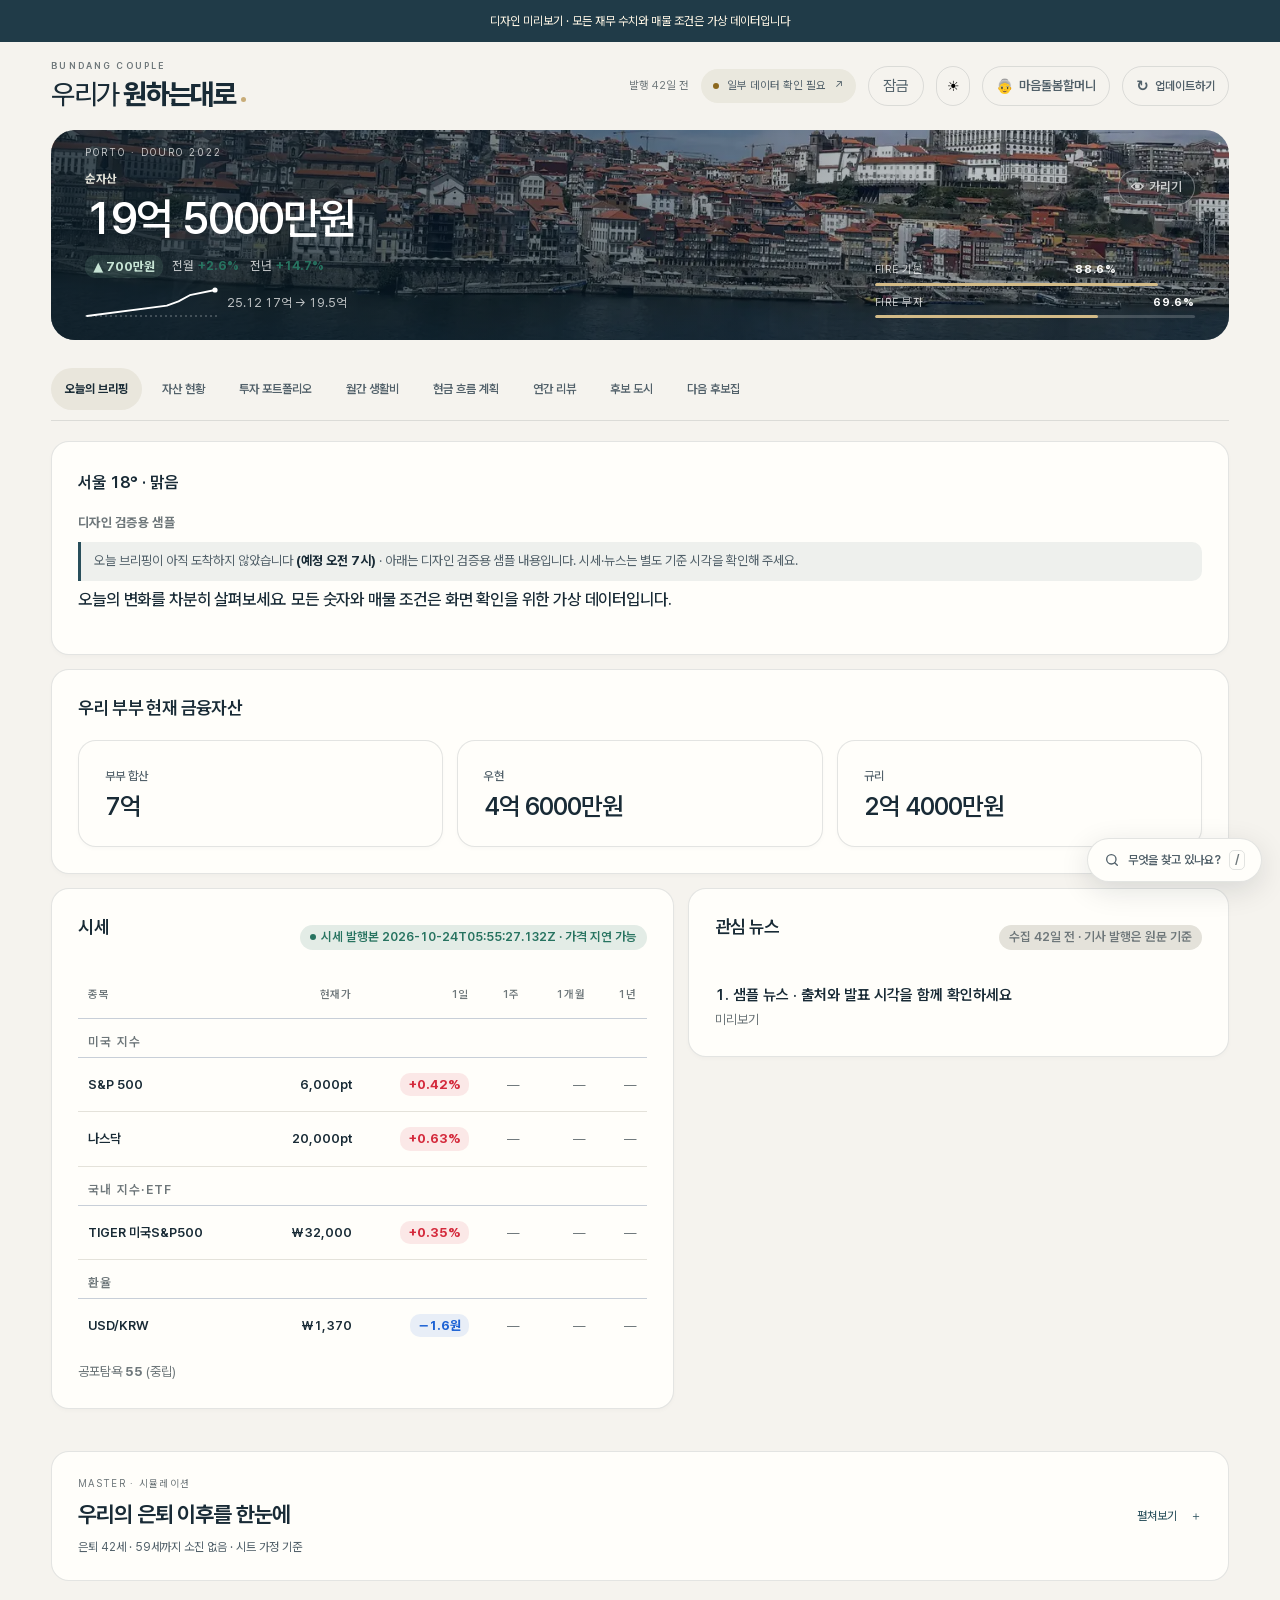
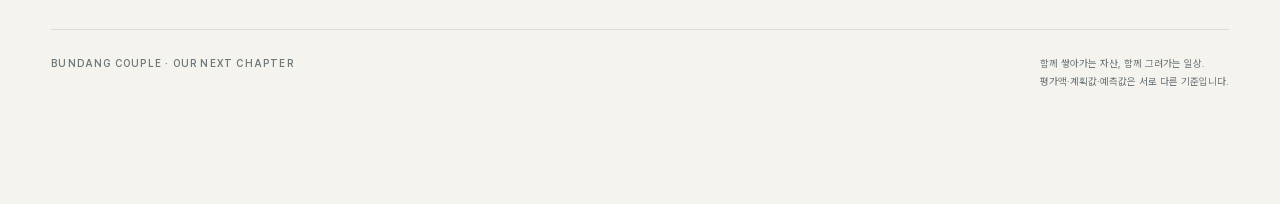
==== commit 23dd393a: "Add authenticated sheet simulation drawer with annual summary and source link" ====
--- a/docs/preview-redesign/index.html
+++ b/docs/preview-redesign/index.html
@@ -1607,7 +1607,7 @@
 </div>
 
 <details id="simulation-drawer" class="simulation-drawer" hidden>
-<summary><span><small>MASTER · 시뮬레이션</small><strong>우리의 은퇴 이후를 한눈에</strong><span id="simulation-preview">연도별 자산과 생활비 보기</span></span><span class="simulation-open">펼쳐보기 <i aria-hidden="true">＋</i></span></summary>
+<summary><span><small>MASTER · 시뮬레이션</small><strong>우리의 은퇴 이후를 한눈에</strong><span id="simulation-preview">연도별 자산과 생활비 보기</span></span><span class="simulation-open"><span id="simulation-toggle-label">펼쳐보기</span> <i aria-hidden="true">＋</i></span></summary>
 <div class="simulation-content">
 <div class="simulation-toolbar"><p id="simulation-asof"></p><a id="simulation-source-link" hidden target="_blank" rel="noopener noreferrer">원본 시트 열기 ↗</a></div>
 <p class="simulation-source-note">시트가 계산한 전망을 그대로 보여줍니다. 현재 평가액과 예측의 출발점은 다를 수 있습니다.</p>
@@ -4712,6 +4712,8 @@
   const drawer = document.getElementById("simulation-drawer");
   if (!drawer) return;
   drawer.hidden = false;
+  const toggleLabel = () => { document.getElementById("simulation-toggle-label").textContent = drawer.open ? "접기" : "펼쳐보기"; };
+  toggleLabel();
   const source = document.getElementById("simulation-source-link");
   let sourceUrl = "";
   try { const u = new URL(sim?.source_url); if (u.protocol === "https:" && u.hostname === "docs.google.com" && u.pathname.startsWith("/spreadsheets/d/")) sourceUrl = u.href; } catch {}
@@ -4726,22 +4728,24 @@
   document.getElementById("simulation-preview").textContent = hasData
     ? (sim.retire_age != null ? "은퇴 " + sim.retire_age + "세 · " : "") + (sim.depletion_age != null ? "자산 소진 예상 " + sim.depletion_age + "세" : series[series.length-1].age + "세까지 소진 없음") + " · 시트 가정 기준"
     : "연동된 데이터가 아직 없습니다";
-  if (!hasData) { drawer.ontoggle = null; return; }
+  if (!hasData) { drawer.ontoggle = toggleLabel; return; }
   const picker = document.getElementById("simulation-year"), previous = picker.value;
   picker.innerHTML = series.map((r,i)=>'<option value="'+i+'">'+esc(r.year || "")+' · '+r.age+'세 · '+esc(r.phase || "")+'</option>').join("");
   if (previous !== "" && Number(previous) < series.length) picker.value = previous;
   const showYear = () => {
     const row = series[Number(picker.value)] || series[0], fact = simulationYearFacts(row);
-    const amount = value => value == null ? "자료 없음" : fmtEok(value);
-    const item = (label,value,note) => '<div><span>'+label+'</span><strong>'+amount(value)+'</strong><small>'+note+'</small></div>';
+    const amount = (value,format) => value == null ? "자료 없음" : format(value);
+    const cash = value => (value < 0 ? "−" : "") + eokMan(Math.abs(value));
+    const item = (label,value,note,format=fmtEok) => '<div><span>'+label+'</span><strong>'+amount(value,format)+'</strong><small>'+note+'</small></div>';
     document.getElementById("simulation-year-facts").innerHTML =
       item("명목 순자산",fact.nominal,"해당 연도의 금액") +
       item("실질 순자산",fact.real,"물가를 반영한 오늘 돈 가치") +
-      item("연간 지출",fact.expenses,"생활비 + 보험료·의료비") +
-      item("연간 유입",fact.income,"연금 + 은퇴 후 소득 · 저축 제외");
+      item("연간 지출",fact.expenses,"생활비 + 보험료·의료비",cash) +
+      item("연간 유입",fact.income,"연금 + 은퇴 후 소득 · 저축 제외",cash);
   };
   picker.onchange = showYear; showYear();
   drawer.ontoggle = () => {
+    toggleLabel();
     if (drawer.open) requestAnimationFrame(() => {
       const mode = document.querySelector("#sim-seg .seg-btn.on")?.dataset.mode || "real";
       simChart(document.getElementById("sim-chart"),series,mode,sim.retire_age,sim.depletion_age);
@@ -5377,7 +5381,7 @@
   const pane = active && document.getElementById("tab-" + active.dataset.tab);
   if (pane) { pane.classList.remove("flash-in"); void pane.offsetWidth; pane.classList.add("flash-in"); }
 }
-const previewFixture={"snap":{"updated_at":"2026-10-24T05:49:16.182Z","fx_usdkrw":1370,"assets":[{"name":"부동산 A","owner":"우현","category":"부동산","value_krw":1150000000},{"name":"부동산 B","owner":"규리","category":"부동산","value_krw":850000000},{"name":"우현 금융","owner":"우현","category":"주식","value_krw":460000000},{"name":"규리 금융","owner":"규리","category":"주식","value_krw":240000000},{"name":"거주 보증금","owner":"공동","category":"전세보증금","value_krw":200000000},{"name":"생활 예비비","owner":"공동","category":"현금","value_krw":50000000}],"liabilities":[{"name":"주택 담보","owner":"공동","kind":"담보","target":"부동산 A","amount_krw":1000000000}],"gross_krw":2950000000,"debt_krw":1000000000,"net_krw":1950000000,"total_krw":1950000000,"financial":{"year":2026,"fx":1370,"holdings":[{"owner":"우현","account":"일반계좌","group":"유동성","name":"TIGER 미국S&P500","ticker":"KRX:360750","currency":"KRW","qty":1000,"price":320000,"value_krw":320000000,"div_krw":4800000,"div_net_krw":4060800,"tax_rate":0.154,"div_months":[400000,400000,400000,400000,400000,400000,400000,400000,400000,400000,400000,400000],"div_kinds":["est","est","est","est","est","est","est","est","est","est","est","est"]},{"owner":"규리","account":"일반계좌","group":"유동성","name":"TIGER 미국배당다우존스","ticker":"KRX:458730","currency":"KRW","qty":1000,"price":180000,"value_krw":180000000,"div_krw":6500000,"div_net_krw":5499000,"tax_rate":0.154,"div_months":[541666.6666666666,541666.6666666666,541666.6666666666,541666.6666666666,541666.6666666666,541666.6666666666,541666.6666666666,541666.6666666666,541666.6666666666,541666.6666666666,541666.6666666666,541666.6666666666],"div_kinds":["est","est","est","est","est","est","est","est","est","est","est","est"]},{"owner":"우현","account":"연금저축","group":"연금성","name":"KODEX 미국나스닥100","ticker":"KRX:379810","currency":"KRW","qty":1000,"price":140000,"value_krw":140000000,"div_krw":1400000,"div_net_krw":1184400,"tax_rate":0.154,"div_months":[116666.66666666667,116666.66666666667,116666.66666666667,116666.66666666667,116666.66666666667,116666.66666666667,116666.66666666667,116666.66666666667,116666.66666666667,116666.66666666667,116666.66666666667,116666.66666666667],"div_kinds":["est","est","est","est","est","est","est","est","est","est","est","est"]},{"owner":"규리","account":"IRP","group":"연금성","name":"RISE 200","ticker":"KRX:148020","currency":"KRW","qty":1000,"price":60000,"value_krw":60000000,"div_krw":1800000,"div_net_krw":1522800,"tax_rate":0.154,"div_months":[150000,150000,150000,150000,150000,150000,150000,150000,150000,150000,150000,150000],"div_kinds":["est","est","est","est","est","est","est","est","est","est","est","est"]}],"quotes_asof":"2026-10-24T05:49:16.182Z"},"fire":{"target_basic":2200000000,"target_rich":2800000000,"target_year":2028,"target_month":4,"monthly_expense":5500000,"current_age":40,"retire_age":42,"age_self":"우현","age_spouse":"규리","age_gap":8,"real_return":4,"life_expectancy":100},"spending":{"year":2026,"months":["2026-07","2026-08","2026-09","2026-10"],"closed":3,"total":[4200000,4600000,4400000,3100000],"categories":[{"name":"생활","values":[1600000,1500000,1600000,1200000]},{"name":"여행","values":[1200000,1700000,1300000,800000]},{"name":"외식","values":[800000,800000,900000,600000]},{"name":"기타","values":[600000,600000,600000,500000]}]},"officetel":{"cap_man":90000,"area_min":13,"criteria":"샘플 조건 · 환산전세 9억 이하","summary":{"ok":3,"listed":3,"total":3,"buildings":3,"min_conv":72000},"deals":{},"items":[{"name":"브라이튼 여의도","region":"서울 영등포구","type":"59A","area":17.8,"rooms":"방 2 · 욕실 1","deposit":30000,"monthly":180,"converted":75000,"ok":true,"listed":true,"floor":"중층","facing":"남향","asof":"2026-10-24","link":"https://land.naver.com/","stars":"★★"},{"name":"힐스테이트 여의도","region":"서울 영등포구","type":"49B","area":15.2,"rooms":"방 1 · 욕실 1","deposit":50000,"monthly":100,"converted":75000,"ok":true,"listed":true,"floor":"고층","facing":"동향","asof":"2026-10-24","link":"https://land.naver.com/","stars":"★★"},{"name":"여의도 더원","region":"서울 영등포구","type":"49A","area":14.9,"rooms":"방 1 · 욕실 1","deposit":40000,"monthly":128,"converted":72000,"ok":true,"listed":true,"floor":"고층","facing":"남서향","asof":"2026-10-24","link":"https://land.naver.com/","stars":"★"}]},"checkpoint":{"generated_at":"2026-10-24T05:49:16.182Z","date_label":"디자인 검증용 샘플","weather":"서울 18° · 맑음","greeting":"오늘의 변화를 차분히 살펴보세요.","summary":"모든 숫자와 매물 조건은 화면 확인을 위한 가상 데이터입니다.","us":[{"name":"S&P 500","price":6000,"unit":"pt","change_pct":0.42},{"name":"나스닥","price":20000,"unit":"pt","change_pct":0.63}],"kr":[{"name":"TIGER 미국S&P500","price":32000,"change_pct":0.35}],"fx":[{"name":"USD/KRW","rate":1370,"change_pct":-0.12}],"news":[{"title":"샘플 뉴스 · 출처와 발표 시각을 함께 확인하세요","source":"미리보기","link":"https://www.wealthfront.com/"}],"fear_greed":{"score":55,"label":"중립"}},"cities":{"seoul":{"name":"서울, 한국","avg_monthly":5500000,"annual_budget":66000000,"fire_target":2200000000,"categories":[2200000,1924999.9999999998,1375000]},"cities":[{"name":"포르투, 포르투갈","avg_monthly":3800000,"annual_budget":45600000,"fire_target":1520000000,"categories":[1520000,1330000,950000]},{"name":"후쿠오카, 일본","avg_monthly":4200000,"annual_budget":50400000,"fire_target":1680000000,"categories":[1680000,1470000,1050000]}],"categories":[{"name":"주거"},{"name":"생활"},{"name":"여행"}]},"simulation":{"retire_age":42,"summary":{"retire_asset":2200000000,"real_net_end":500000000},"series":[{"age":40,"year":2026,"phase":"현재","net":1850000000,"real_net":1850000000,"invest":100000000,"spend":66000000,"medical":3000000,"pension":0,"retire_income":0,"saving":24000000},{"age":41,"year":2027,"phase":"준비","net":1880000000,"real_net":1860000000,"invest":100000000,"spend":66000000,"medical":3000000,"pension":0,"retire_income":0,"saving":24000000},{"age":42,"year":2028,"phase":"은퇴","net":1910000000,"real_net":1870000000,"invest":100000000,"spend":66000000,"medical":3000000,"pension":0,"retire_income":0,"saving":24000000},{"age":43,"year":2029,"phase":"은퇴","net":1940000000,"real_net":1880000000,"invest":100000000,"spend":66000000,"medical":3000000,"pension":0,"retire_income":0,"saving":24000000},{"age":44,"year":2030,"phase":"은퇴","net":1970000000,"real_net":1890000000,"invest":100000000,"spend":66000000,"medical":3000000,"pension":0,"retire_income":0,"saving":24000000},{"age":45,"year":2031,"phase":"은퇴","net":2000000000,"real_net":1900000000,"invest":100000000,"spend":66000000,"medical":3000000,"pension":0,"retire_income":0,"saving":24000000},{"age":46,"year":2032,"phase":"은퇴","net":2030000000,"real_net":1910000000,"invest":100000000,"spend":66000000,"medical":3000000,"pension":0,"retire_income":0,"saving":24000000},{"age":47,"year":2033,"phase":"은퇴","net":2060000000,"real_net":1920000000,"invest":100000000,"spend":66000000,"medical":3000000,"pension":0,"retire_income":0,"saving":24000000},{"age":48,"year":2034,"phase":"은퇴","net":2090000000,"real_net":1930000000,"invest":100000000,"spend":66000000,"medical":3000000,"pension":0,"retire_income":0,"saving":24000000},{"age":49,"year":2035,"phase":"은퇴","net":2120000000,"real_net":1940000000,"invest":100000000,"spend":66000000,"medical":3000000,"pension":0,"retire_income":0,"saving":24000000},{"age":50,"year":2036,"phase":"은퇴","net":2150000000,"real_net":1950000000,"invest":100000000,"spend":66000000,"medical":3000000,"pension":0,"retire_income":0,"saving":24000000},{"age":51,"year":2037,"phase":"은퇴","net":2180000000,"real_net":1960000000,"invest":100000000,"spend":66000000,"medical":3000000,"pension":0,"retire_income":0,"saving":24000000},{"age":52,"year":2038,"phase":"은퇴","net":2210000000,"real_net":1970000000,"invest":100000000,"spend":66000000,"medical":3000000,"pension":0,"retire_income":0,"saving":24000000},{"age":53,"year":2039,"phase":"은퇴","net":2240000000,"real_net":1980000000,"invest":100000000,"spend":66000000,"medical":3000000,"pension":0,"retire_income":0,"saving":24000000},{"age":54,"year":2040,"phase":"은퇴","net":2270000000,"real_net":1990000000,"invest":100000000,"spend":66000000,"medical":3000000,"pension":0,"retire_income":0,"saving":24000000},{"age":55,"year":2041,"phase":"은퇴","net":2300000000,"real_net":2000000000,"invest":100000000,"spend":66000000,"medical":3000000,"pension":0,"retire_income":0,"saving":24000000},{"age":56,"year":2042,"phase":"은퇴","net":2330000000,"real_net":2010000000,"invest":100000000,"spend":66000000,"medical":3000000,"pension":0,"retire_income":0,"saving":24000000},{"age":57,"year":2043,"phase":"은퇴","net":2360000000,"real_net":2020000000,"invest":100000000,"spend":66000000,"medical":3000000,"pension":0,"retire_income":0,"saving":24000000},{"age":58,"year":2044,"phase":"은퇴","net":2390000000,"real_net":2030000000,"invest":100000000,"spend":66000000,"medical":3000000,"pension":0,"retire_income":0,"saving":24000000},{"age":59,"year":2045,"phase":"은퇴","net":2420000000,"real_net":2040000000,"invest":100000000,"spend":66000000,"medical":3000000,"pension":0,"retire_income":0,"saving":24000000}]},"review":{"years":[2026],"byYear":{"2026":{"best":[{"label":"여행","text":"함께 걷는 다음 여정"}],"months":[]}}},"prev_day":{"net_krw":1943000000,"key":"2026-10-24"},"prev_month":{"net_krw":1900000000,"key":"2026-09"},"prev_year":{"net_krw":1700000000,"key":"2025"}},"live":{"updated_iso":"2026-10-24T05:49:16.182Z","updated_at":"2026-10-24T05:49:16.182Z","financial":{"year":2026,"fx":1370,"holdings":[{"owner":"우현","account":"일반계좌","group":"유동성","name":"TIGER 미국S&P500","ticker":"KRX:360750","currency":"KRW","qty":1000,"price":320000,"value_krw":320000000,"div_krw":4800000,"div_net_krw":4060800,"tax_rate":0.154,"div_months":[400000,400000,400000,400000,400000,400000,400000,400000,400000,400000,400000,400000],"div_kinds":["est","est","est","est","est","est","est","est","est","est","est","est"]},{"owner":"규리","account":"일반계좌","group":"유동성","name":"TIGER 미국배당다우존스","ticker":"KRX:458730","currency":"KRW","qty":1000,"price":180000,"value_krw":180000000,"div_krw":6500000,"div_net_krw":5499000,"tax_rate":0.154,"div_months":[541666.6666666666,541666.6666666666,541666.6666666666,541666.6666666666,541666.6666666666,541666.6666666666,541666.6666666666,541666.6666666666,541666.6666666666,541666.6666666666,541666.6666666666,541666.6666666666],"div_kinds":["est","est","est","est","est","est","est","est","est","est","est","est"]},{"owner":"우현","account":"연금저축","group":"연금성","name":"KODEX 미국나스닥100","ticker":"KRX:379810","currency":"KRW","qty":1000,"price":140000,"value_krw":140000000,"div_krw":1400000,"div_net_krw":1184400,"tax_rate":0.154,"div_months":[116666.66666666667,116666.66666666667,116666.66666666667,116666.66666666667,116666.66666666667,116666.66666666667,116666.66666666667,116666.66666666667,116666.66666666667,116666.66666666667,116666.66666666667,116666.66666666667],"div_kinds":["est","est","est","est","est","est","est","est","est","est","est","est"]},{"owner":"규리","account":"IRP","group":"연금성","name":"RISE 200","ticker":"KRX:148020","currency":"KRW","qty":1000,"price":60000,"value_krw":60000000,"div_krw":1800000,"div_net_krw":1522800,"tax_rate":0.154,"div_months":[150000,150000,150000,150000,150000,150000,150000,150000,150000,150000,150000,150000],"div_kinds":["est","est","est","est","est","est","est","est","est","est","est","est"]}],"quotes_asof":"2026-10-24T05:49:16.182Z"},"fire":{"target_basic":2200000000,"target_rich":2800000000,"target_year":2028,"target_month":4,"monthly_expense":5500000,"current_age":40,"retire_age":42,"age_self":"우현","age_spouse":"규리","age_gap":8,"real_return":4,"life_expectancy":100},"spending":{"year":2026,"months":["2026-07","2026-08","2026-09","2026-10"],"closed":3,"total":[4200000,4600000,4400000,3100000],"categories":[{"name":"생활","values":[1600000,1500000,1600000,1200000]},{"name":"여행","values":[1200000,1700000,1300000,800000]},{"name":"외식","values":[800000,800000,900000,600000]},{"name":"기타","values":[600000,600000,600000,500000]}]},"officetel":{"cap_man":90000,"area_min":13,"criteria":"샘플 조건 · 환산전세 9억 이하","summary":{"ok":3,"listed":3,"total":3,"buildings":3,"min_conv":72000},"deals":{},"items":[{"name":"브라이튼 여의도","region":"서울 영등포구","type":"59A","area":17.8,"rooms":"방 2 · 욕실 1","deposit":30000,"monthly":180,"converted":75000,"ok":true,"listed":true,"floor":"중층","facing":"남향","asof":"2026-10-24","link":"https://land.naver.com/","stars":"★★"},{"name":"힐스테이트 여의도","region":"서울 영등포구","type":"49B","area":15.2,"rooms":"방 1 · 욕실 1","deposit":50000,"monthly":100,"converted":75000,"ok":true,"listed":true,"floor":"고층","facing":"동향","asof":"2026-10-24","link":"https://land.naver.com/","stars":"★★"},{"name":"여의도 더원","region":"서울 영등포구","type":"49A","area":14.9,"rooms":"방 1 · 욕실 1","deposit":40000,"monthly":128,"converted":72000,"ok":true,"listed":true,"floor":"고층","facing":"남서향","asof":"2026-10-24","link":"https://land.naver.com/","stars":"★"}]},"checkpoint":{"generated_at":"2026-10-24T05:49:16.182Z","date_label":"디자인 검증용 샘플","weather":"서울 18° · 맑음","greeting":"오늘의 변화를 차분히 살펴보세요.","summary":"모든 숫자와 매물 조건은 화면 확인을 위한 가상 데이터입니다.","us":[{"name":"S&P 500","price":6000,"unit":"pt","change_pct":0.42},{"name":"나스닥","price":20000,"unit":"pt","change_pct":0.63}],"kr":[{"name":"TIGER 미국S&P500","price":32000,"change_pct":0.35}],"fx":[{"name":"USD/KRW","rate":1370,"change_pct":-0.12}],"news":[{"title":"샘플 뉴스 · 출처와 발표 시각을 함께 확인하세요","source":"미리보기","link":"https://www.wealthfront.com/"}],"fear_greed":{"score":55,"label":"중립"}},"cities":{"seoul":{"name":"서울, 한국","avg_monthly":5500000,"annual_budget":66000000,"fire_target":2200000000,"categories":[2200000,1924999.9999999998,1375000]},"cities":[{"name":"포르투, 포르투갈","avg_monthly":3800000,"annual_budget":45600000,"fire_target":1520000000,"categories":[1520000,1330000,950000]},{"name":"후쿠오카, 일본","avg_monthly":4200000,"annual_budget":50400000,"fire_target":1680000000,"categories":[1680000,1470000,1050000]}],"categories":[{"name":"주거"},{"name":"생활"},{"name":"여행"}]},"simulation":{"retire_age":42,"summary":{"retire_asset":2200000000,"real_net_end":500000000},"series":[{"age":40,"year":2026,"phase":"현재","net":1850000000,"real_net":1850000000,"invest":100000000,"spend":66000000,"medical":3000000,"pension":0,"retire_income":0,"saving":24000000},{"age":41,"year":2027,"phase":"준비","net":1880000000,"real_net":1860000000,"invest":100000000,"spend":66000000,"medical":3000000,"pension":0,"retire_income":0,"saving":24000000},{"age":42,"year":2028,"phase":"은퇴","net":1910000000,"real_net":1870000000,"invest":100000000,"spend":66000000,"medical":3000000,"pension":0,"retire_income":0,"saving":24000000},{"age":43,"year":2029,"phase":"은퇴","net":1940000000,"real_net":1880000000,"invest":100000000,"spend":66000000,"medical":3000000,"pension":0,"retire_income":0,"saving":24000000},{"age":44,"year":2030,"phase":"은퇴","net":1970000000,"real_net":1890000000,"invest":100000000,"spend":66000000,"medical":3000000,"pension":0,"retire_income":0,"saving":24000000},{"age":45,"year":2031,"phase":"은퇴","net":2000000000,"real_net":1900000000,"invest":100000000,"spend":66000000,"medical":3000000,"pension":0,"retire_income":0,"saving":24000000},{"age":46,"year":2032,"phase":"은퇴","net":2030000000,"real_net":1910000000,"invest":100000000,"spend":66000000,"medical":3000000,"pension":0,"retire_income":0,"saving":24000000},{"age":47,"year":2033,"phase":"은퇴","net":2060000000,"real_net":1920000000,"invest":100000000,"spend":66000000,"medical":3000000,"pension":0,"retire_income":0,"saving":24000000},{"age":48,"year":2034,"phase":"은퇴","net":2090000000,"real_net":1930000000,"invest":100000000,"spend":66000000,"medical":3000000,"pension":0,"retire_income":0,"saving":24000000},{"age":49,"year":2035,"phase":"은퇴","net":2120000000,"real_net":1940000000,"invest":100000000,"spend":66000000,"medical":3000000,"pension":0,"retire_income":0,"saving":24000000},{"age":50,"year":2036,"phase":"은퇴","net":2150000000,"real_net":1950000000,"invest":100000000,"spend":66000000,"medical":3000000,"pension":0,"retire_income":0,"saving":24000000},{"age":51,"year":2037,"phase":"은퇴","net":2180000000,"real_net":1960000000,"invest":100000000,"spend":66000000,"medical":3000000,"pension":0,"retire_income":0,"saving":24000000},{"age":52,"year":2038,"phase":"은퇴","net":2210000000,"real_net":1970000000,"invest":100000000,"spend":66000000,"medical":3000000,"pension":0,"retire_income":0,"saving":24000000},{"age":53,"year":2039,"phase":"은퇴","net":2240000000,"real_net":1980000000,"invest":100000000,"spend":66000000,"medical":3000000,"pension":0,"retire_income":0,"saving":24000000},{"age":54,"year":2040,"phase":"은퇴","net":2270000000,"real_net":1990000000,"invest":100000000,"spend":66000000,"medical":3000000,"pension":0,"retire_income":0,"saving":24000000},{"age":55,"year":2041,"phase":"은퇴","net":2300000000,"real_net":2000000000,"invest":100000000,"spend":66000000,"medical":3000000,"pension":0,"retire_income":0,"saving":24000000},{"age":56,"year":2042,"phase":"은퇴","net":2330000000,"real_net":2010000000,"invest":100000000,"spend":66000000,"medical":3000000,"pension":0,"retire_income":0,"saving":24000000},{"age":57,"year":2043,"phase":"은퇴","net":2360000000,"real_net":2020000000,"invest":100000000,"spend":66000000,"medical":3000000,"pension":0,"retire_income":0,"saving":24000000},{"age":58,"year":2044,"phase":"은퇴","net":2390000000,"real_net":2030000000,"invest":100000000,"spend":66000000,"medical":3000000,"pension":0,"retire_income":0,"saving":24000000},{"age":59,"year":2045,"phase":"은퇴","net":2420000000,"real_net":2040000000,"invest":100000000,"spend":66000000,"medical":3000000,"pension":0,"retire_income":0,"saving":24000000}]},"review":{"years":[2026],"byYear":{"2026":{"best":[{"label":"여행","text":"함께 걷는 다음 여정"}],"months":[]}}},"liabilities":[{"name":"주택 담보","owner":"공동","kind":"담보","target":"부동산 A","amount_krw":1000000000}],"news":[{"title":"샘플 뉴스 · 출처와 발표 시각을 함께 확인하세요","source":"미리보기","link":"https://www.wealthfront.com/"}],"us":[{"name":"S&P 500","price":6000,"unit":"pt","change_pct":0.42},{"name":"나스닥","price":20000,"unit":"pt","change_pct":0.63}],"kr":[{"name":"TIGER 미국S&P500","price":32000,"change_pct":0.35}],"fx":[{"name":"USD/KRW","rate":1370,"change_pct":-0.12}],"_fetched":{"financial":"2026-10-24T05:49:16.182Z","news":"2026-10-24T05:49:16.182Z","checkpoint":"2026-10-24T05:49:16.182Z","spending":"2026-10-24T05:49:16.182Z","fire":"2026-10-24T05:49:16.182Z","simulation":"2026-10-24T05:49:16.182Z","liabilities":"2026-10-24T05:49:16.182Z","officetel":"2026-10-24T05:49:16.182Z","cities":"2026-10-24T05:49:16.182Z"},"_status":{"financial":{"state":"ok"},"news":{"state":"ok"},"checkpoint":{"state":"ok"},"spending":{"state":"ok"},"fire":{"state":"ok"},"simulation":{"state":"ok"},"liabilities":{"state":"ok"},"officetel":{"state":"ok"},"cities":{"state":"ok"}}},"history":"date,name,value\n2025-12-31,total,1700000000\n2026-07-31,total,1800000000\n2026-08-31,total,1840000000\n2026-09-30,total,1900000000\n"}; gate=async()=>[previewFixture.snap,previewFixture.history]; loadLive=async()=>previewFixture.live; startCover=()=>{document.getElementById("cover").hidden=false;const s=document.getElementById("cover-stack");s.style.backgroundImage="url(assets/hero-sm.webp)";s.style.backgroundSize="cover";s.style.backgroundPosition="center 60%";document.getElementById("cover-cap").textContent="PORTO · DOURO 2022";};document.body.insertAdjacentHTML("afterbegin", "<div class=\"preview-notice\">디자인 미리보기 · 모든 재무 수치와 매물 조건은 가상 데이터입니다</div>");main();
+const previewFixture={"snap":{"updated_at":"2026-10-24T05:55:27.132Z","fx_usdkrw":1370,"assets":[{"name":"부동산 A","owner":"우현","category":"부동산","value_krw":1150000000},{"name":"부동산 B","owner":"규리","category":"부동산","value_krw":850000000},{"name":"우현 금융","owner":"우현","category":"주식","value_krw":460000000},{"name":"규리 금융","owner":"규리","category":"주식","value_krw":240000000},{"name":"거주 보증금","owner":"공동","category":"전세보증금","value_krw":200000000},{"name":"생활 예비비","owner":"공동","category":"현금","value_krw":50000000}],"liabilities":[{"name":"주택 담보","owner":"공동","kind":"담보","target":"부동산 A","amount_krw":1000000000}],"gross_krw":2950000000,"debt_krw":1000000000,"net_krw":1950000000,"total_krw":1950000000,"financial":{"year":2026,"fx":1370,"holdings":[{"owner":"우현","account":"일반계좌","group":"유동성","name":"TIGER 미국S&P500","ticker":"KRX:360750","currency":"KRW","qty":1000,"price":320000,"value_krw":320000000,"div_krw":4800000,"div_net_krw":4060800,"tax_rate":0.154,"div_months":[400000,400000,400000,400000,400000,400000,400000,400000,400000,400000,400000,400000],"div_kinds":["est","est","est","est","est","est","est","est","est","est","est","est"]},{"owner":"규리","account":"일반계좌","group":"유동성","name":"TIGER 미국배당다우존스","ticker":"KRX:458730","currency":"KRW","qty":1000,"price":180000,"value_krw":180000000,"div_krw":6500000,"div_net_krw":5499000,"tax_rate":0.154,"div_months":[541666.6666666666,541666.6666666666,541666.6666666666,541666.6666666666,541666.6666666666,541666.6666666666,541666.6666666666,541666.6666666666,541666.6666666666,541666.6666666666,541666.6666666666,541666.6666666666],"div_kinds":["est","est","est","est","est","est","est","est","est","est","est","est"]},{"owner":"우현","account":"연금저축","group":"연금성","name":"KODEX 미국나스닥100","ticker":"KRX:379810","currency":"KRW","qty":1000,"price":140000,"value_krw":140000000,"div_krw":1400000,"div_net_krw":1184400,"tax_rate":0.154,"div_months":[116666.66666666667,116666.66666666667,116666.66666666667,116666.66666666667,116666.66666666667,116666.66666666667,116666.66666666667,116666.66666666667,116666.66666666667,116666.66666666667,116666.66666666667,116666.66666666667],"div_kinds":["est","est","est","est","est","est","est","est","est","est","est","est"]},{"owner":"규리","account":"IRP","group":"연금성","name":"RISE 200","ticker":"KRX:148020","currency":"KRW","qty":1000,"price":60000,"value_krw":60000000,"div_krw":1800000,"div_net_krw":1522800,"tax_rate":0.154,"div_months":[150000,150000,150000,150000,150000,150000,150000,150000,150000,150000,150000,150000],"div_kinds":["est","est","est","est","est","est","est","est","est","est","est","est"]}],"quotes_asof":"2026-10-24T05:55:27.132Z"},"fire":{"target_basic":2200000000,"target_rich":2800000000,"target_year":2028,"target_month":4,"monthly_expense":5500000,"current_age":40,"retire_age":42,"age_self":"우현","age_spouse":"규리","age_gap":8,"real_return":4,"life_expectancy":100},"spending":{"year":2026,"months":["2026-07","2026-08","2026-09","2026-10"],"closed":3,"total":[4200000,4600000,4400000,3100000],"categories":[{"name":"생활","values":[1600000,1500000,1600000,1200000]},{"name":"여행","values":[1200000,1700000,1300000,800000]},{"name":"외식","values":[800000,800000,900000,600000]},{"name":"기타","values":[600000,600000,600000,500000]}]},"officetel":{"cap_man":90000,"area_min":13,"criteria":"샘플 조건 · 환산전세 9억 이하","summary":{"ok":3,"listed":3,"total":3,"buildings":3,"min_conv":72000},"deals":{},"items":[{"name":"브라이튼 여의도","region":"서울 영등포구","type":"59A","area":17.8,"rooms":"방 2 · 욕실 1","deposit":30000,"monthly":180,"converted":75000,"ok":true,"listed":true,"floor":"중층","facing":"남향","asof":"2026-10-24","link":"https://land.naver.com/","stars":"★★"},{"name":"힐스테이트 여의도","region":"서울 영등포구","type":"49B","area":15.2,"rooms":"방 1 · 욕실 1","deposit":50000,"monthly":100,"converted":75000,"ok":true,"listed":true,"floor":"고층","facing":"동향","asof":"2026-10-24","link":"https://land.naver.com/","stars":"★★"},{"name":"여의도 더원","region":"서울 영등포구","type":"49A","area":14.9,"rooms":"방 1 · 욕실 1","deposit":40000,"monthly":128,"converted":72000,"ok":true,"listed":true,"floor":"고층","facing":"남서향","asof":"2026-10-24","link":"https://land.naver.com/","stars":"★"}]},"checkpoint":{"generated_at":"2026-10-24T05:55:27.132Z","date_label":"디자인 검증용 샘플","weather":"서울 18° · 맑음","greeting":"오늘의 변화를 차분히 살펴보세요.","summary":"모든 숫자와 매물 조건은 화면 확인을 위한 가상 데이터입니다.","us":[{"name":"S&P 500","price":6000,"unit":"pt","change_pct":0.42},{"name":"나스닥","price":20000,"unit":"pt","change_pct":0.63}],"kr":[{"name":"TIGER 미국S&P500","price":32000,"change_pct":0.35}],"fx":[{"name":"USD/KRW","rate":1370,"change_pct":-0.12}],"news":[{"title":"샘플 뉴스 · 출처와 발표 시각을 함께 확인하세요","source":"미리보기","link":"https://www.wealthfront.com/"}],"fear_greed":{"score":55,"label":"중립"}},"cities":{"seoul":{"name":"서울, 한국","avg_monthly":5500000,"annual_budget":66000000,"fire_target":2200000000,"categories":[2200000,1924999.9999999998,1375000]},"cities":[{"name":"포르투, 포르투갈","avg_monthly":3800000,"annual_budget":45600000,"fire_target":1520000000,"categories":[1520000,1330000,950000]},{"name":"후쿠오카, 일본","avg_monthly":4200000,"annual_budget":50400000,"fire_target":1680000000,"categories":[1680000,1470000,1050000]}],"categories":[{"name":"주거"},{"name":"생활"},{"name":"여행"}]},"simulation":{"retire_age":42,"summary":{"retire_asset":2200000000,"real_net_end":500000000},"series":[{"age":40,"year":2026,"phase":"현재","net":1850000000,"real_net":1850000000,"invest":100000000,"spend":66000000,"medical":3000000,"pension":0,"retire_income":0,"saving":24000000},{"age":41,"year":2027,"phase":"준비","net":1880000000,"real_net":1860000000,"invest":100000000,"spend":66000000,"medical":3000000,"pension":0,"retire_income":0,"saving":24000000},{"age":42,"year":2028,"phase":"은퇴","net":1910000000,"real_net":1870000000,"invest":100000000,"spend":66000000,"medical":3000000,"pension":0,"retire_income":0,"saving":24000000},{"age":43,"year":2029,"phase":"은퇴","net":1940000000,"real_net":1880000000,"invest":100000000,"spend":66000000,"medical":3000000,"pension":0,"retire_income":0,"saving":24000000},{"age":44,"year":2030,"phase":"은퇴","net":1970000000,"real_net":1890000000,"invest":100000000,"spend":66000000,"medical":3000000,"pension":0,"retire_income":0,"saving":24000000},{"age":45,"year":2031,"phase":"은퇴","net":2000000000,"real_net":1900000000,"invest":100000000,"spend":66000000,"medical":3000000,"pension":0,"retire_income":0,"saving":24000000},{"age":46,"year":2032,"phase":"은퇴","net":2030000000,"real_net":1910000000,"invest":100000000,"spend":66000000,"medical":3000000,"pension":0,"retire_income":0,"saving":24000000},{"age":47,"year":2033,"phase":"은퇴","net":2060000000,"real_net":1920000000,"invest":100000000,"spend":66000000,"medical":3000000,"pension":0,"retire_income":0,"saving":24000000},{"age":48,"year":2034,"phase":"은퇴","net":2090000000,"real_net":1930000000,"invest":100000000,"spend":66000000,"medical":3000000,"pension":0,"retire_income":0,"saving":24000000},{"age":49,"year":2035,"phase":"은퇴","net":2120000000,"real_net":1940000000,"invest":100000000,"spend":66000000,"medical":3000000,"pension":0,"retire_income":0,"saving":24000000},{"age":50,"year":2036,"phase":"은퇴","net":2150000000,"real_net":1950000000,"invest":100000000,"spend":66000000,"medical":3000000,"pension":0,"retire_income":0,"saving":24000000},{"age":51,"year":2037,"phase":"은퇴","net":2180000000,"real_net":1960000000,"invest":100000000,"spend":66000000,"medical":3000000,"pension":0,"retire_income":0,"saving":24000000},{"age":52,"year":2038,"phase":"은퇴","net":2210000000,"real_net":1970000000,"invest":100000000,"spend":66000000,"medical":3000000,"pension":0,"retire_income":0,"saving":24000000},{"age":53,"year":2039,"phase":"은퇴","net":2240000000,"real_net":1980000000,"invest":100000000,"spend":66000000,"medical":3000000,"pension":0,"retire_income":0,"saving":24000000},{"age":54,"year":2040,"phase":"은퇴","net":2270000000,"real_net":1990000000,"invest":100000000,"spend":66000000,"medical":3000000,"pension":0,"retire_income":0,"saving":24000000},{"age":55,"year":2041,"phase":"은퇴","net":2300000000,"real_net":2000000000,"invest":100000000,"spend":66000000,"medical":3000000,"pension":0,"retire_income":0,"saving":24000000},{"age":56,"year":2042,"phase":"은퇴","net":2330000000,"real_net":2010000000,"invest":100000000,"spend":66000000,"medical":3000000,"pension":0,"retire_income":0,"saving":24000000},{"age":57,"year":2043,"phase":"은퇴","net":2360000000,"real_net":2020000000,"invest":100000000,"spend":66000000,"medical":3000000,"pension":0,"retire_income":0,"saving":24000000},{"age":58,"year":2044,"phase":"은퇴","net":2390000000,"real_net":2030000000,"invest":100000000,"spend":66000000,"medical":3000000,"pension":0,"retire_income":0,"saving":24000000},{"age":59,"year":2045,"phase":"은퇴","net":2420000000,"real_net":2040000000,"invest":100000000,"spend":66000000,"medical":3000000,"pension":0,"retire_income":0,"saving":24000000}]},"review":{"years":[2026],"byYear":{"2026":{"best":[{"label":"여행","text":"함께 걷는 다음 여정"}],"months":[]}}},"prev_day":{"net_krw":1943000000,"key":"2026-10-24"},"prev_month":{"net_krw":1900000000,"key":"2026-09"},"prev_year":{"net_krw":1700000000,"key":"2025"}},"live":{"updated_iso":"2026-10-24T05:55:27.132Z","updated_at":"2026-10-24T05:55:27.132Z","financial":{"year":2026,"fx":1370,"holdings":[{"owner":"우현","account":"일반계좌","group":"유동성","name":"TIGER 미국S&P500","ticker":"KRX:360750","currency":"KRW","qty":1000,"price":320000,"value_krw":320000000,"div_krw":4800000,"div_net_krw":4060800,"tax_rate":0.154,"div_months":[400000,400000,400000,400000,400000,400000,400000,400000,400000,400000,400000,400000],"div_kinds":["est","est","est","est","est","est","est","est","est","est","est","est"]},{"owner":"규리","account":"일반계좌","group":"유동성","name":"TIGER 미국배당다우존스","ticker":"KRX:458730","currency":"KRW","qty":1000,"price":180000,"value_krw":180000000,"div_krw":6500000,"div_net_krw":5499000,"tax_rate":0.154,"div_months":[541666.6666666666,541666.6666666666,541666.6666666666,541666.6666666666,541666.6666666666,541666.6666666666,541666.6666666666,541666.6666666666,541666.6666666666,541666.6666666666,541666.6666666666,541666.6666666666],"div_kinds":["est","est","est","est","est","est","est","est","est","est","est","est"]},{"owner":"우현","account":"연금저축","group":"연금성","name":"KODEX 미국나스닥100","ticker":"KRX:379810","currency":"KRW","qty":1000,"price":140000,"value_krw":140000000,"div_krw":1400000,"div_net_krw":1184400,"tax_rate":0.154,"div_months":[116666.66666666667,116666.66666666667,116666.66666666667,116666.66666666667,116666.66666666667,116666.66666666667,116666.66666666667,116666.66666666667,116666.66666666667,116666.66666666667,116666.66666666667,116666.66666666667],"div_kinds":["est","est","est","est","est","est","est","est","est","est","est","est"]},{"owner":"규리","account":"IRP","group":"연금성","name":"RISE 200","ticker":"KRX:148020","currency":"KRW","qty":1000,"price":60000,"value_krw":60000000,"div_krw":1800000,"div_net_krw":1522800,"tax_rate":0.154,"div_months":[150000,150000,150000,150000,150000,150000,150000,150000,150000,150000,150000,150000],"div_kinds":["est","est","est","est","est","est","est","est","est","est","est","est"]}],"quotes_asof":"2026-10-24T05:55:27.132Z"},"fire":{"target_basic":2200000000,"target_rich":2800000000,"target_year":2028,"target_month":4,"monthly_expense":5500000,"current_age":40,"retire_age":42,"age_self":"우현","age_spouse":"규리","age_gap":8,"real_return":4,"life_expectancy":100},"spending":{"year":2026,"months":["2026-07","2026-08","2026-09","2026-10"],"closed":3,"total":[4200000,4600000,4400000,3100000],"categories":[{"name":"생활","values":[1600000,1500000,1600000,1200000]},{"name":"여행","values":[1200000,1700000,1300000,800000]},{"name":"외식","values":[800000,800000,900000,600000]},{"name":"기타","values":[600000,600000,600000,500000]}]},"officetel":{"cap_man":90000,"area_min":13,"criteria":"샘플 조건 · 환산전세 9억 이하","summary":{"ok":3,"listed":3,"total":3,"buildings":3,"min_conv":72000},"deals":{},"items":[{"name":"브라이튼 여의도","region":"서울 영등포구","type":"59A","area":17.8,"rooms":"방 2 · 욕실 1","deposit":30000,"monthly":180,"converted":75000,"ok":true,"listed":true,"floor":"중층","facing":"남향","asof":"2026-10-24","link":"https://land.naver.com/","stars":"★★"},{"name":"힐스테이트 여의도","region":"서울 영등포구","type":"49B","area":15.2,"rooms":"방 1 · 욕실 1","deposit":50000,"monthly":100,"converted":75000,"ok":true,"listed":true,"floor":"고층","facing":"동향","asof":"2026-10-24","link":"https://land.naver.com/","stars":"★★"},{"name":"여의도 더원","region":"서울 영등포구","type":"49A","area":14.9,"rooms":"방 1 · 욕실 1","deposit":40000,"monthly":128,"converted":72000,"ok":true,"listed":true,"floor":"고층","facing":"남서향","asof":"2026-10-24","link":"https://land.naver.com/","stars":"★"}]},"checkpoint":{"generated_at":"2026-10-24T05:55:27.132Z","date_label":"디자인 검증용 샘플","weather":"서울 18° · 맑음","greeting":"오늘의 변화를 차분히 살펴보세요.","summary":"모든 숫자와 매물 조건은 화면 확인을 위한 가상 데이터입니다.","us":[{"name":"S&P 500","price":6000,"unit":"pt","change_pct":0.42},{"name":"나스닥","price":20000,"unit":"pt","change_pct":0.63}],"kr":[{"name":"TIGER 미국S&P500","price":32000,"change_pct":0.35}],"fx":[{"name":"USD/KRW","rate":1370,"change_pct":-0.12}],"news":[{"title":"샘플 뉴스 · 출처와 발표 시각을 함께 확인하세요","source":"미리보기","link":"https://www.wealthfront.com/"}],"fear_greed":{"score":55,"label":"중립"}},"cities":{"seoul":{"name":"서울, 한국","avg_monthly":5500000,"annual_budget":66000000,"fire_target":2200000000,"categories":[2200000,1924999.9999999998,1375000]},"cities":[{"name":"포르투, 포르투갈","avg_monthly":3800000,"annual_budget":45600000,"fire_target":1520000000,"categories":[1520000,1330000,950000]},{"name":"후쿠오카, 일본","avg_monthly":4200000,"annual_budget":50400000,"fire_target":1680000000,"categories":[1680000,1470000,1050000]}],"categories":[{"name":"주거"},{"name":"생활"},{"name":"여행"}]},"simulation":{"retire_age":42,"summary":{"retire_asset":2200000000,"real_net_end":500000000},"series":[{"age":40,"year":2026,"phase":"현재","net":1850000000,"real_net":1850000000,"invest":100000000,"spend":66000000,"medical":3000000,"pension":0,"retire_income":0,"saving":24000000},{"age":41,"year":2027,"phase":"준비","net":1880000000,"real_net":1860000000,"invest":100000000,"spend":66000000,"medical":3000000,"pension":0,"retire_income":0,"saving":24000000},{"age":42,"year":2028,"phase":"은퇴","net":1910000000,"real_net":1870000000,"invest":100000000,"spend":66000000,"medical":3000000,"pension":0,"retire_income":0,"saving":24000000},{"age":43,"year":2029,"phase":"은퇴","net":1940000000,"real_net":1880000000,"invest":100000000,"spend":66000000,"medical":3000000,"pension":0,"retire_income":0,"saving":24000000},{"age":44,"year":2030,"phase":"은퇴","net":1970000000,"real_net":1890000000,"invest":100000000,"spend":66000000,"medical":3000000,"pension":0,"retire_income":0,"saving":24000000},{"age":45,"year":2031,"phase":"은퇴","net":2000000000,"real_net":1900000000,"invest":100000000,"spend":66000000,"medical":3000000,"pension":0,"retire_income":0,"saving":24000000},{"age":46,"year":2032,"phase":"은퇴","net":2030000000,"real_net":1910000000,"invest":100000000,"spend":66000000,"medical":3000000,"pension":0,"retire_income":0,"saving":24000000},{"age":47,"year":2033,"phase":"은퇴","net":2060000000,"real_net":1920000000,"invest":100000000,"spend":66000000,"medical":3000000,"pension":0,"retire_income":0,"saving":24000000},{"age":48,"year":2034,"phase":"은퇴","net":2090000000,"real_net":1930000000,"invest":100000000,"spend":66000000,"medical":3000000,"pension":0,"retire_income":0,"saving":24000000},{"age":49,"year":2035,"phase":"은퇴","net":2120000000,"real_net":1940000000,"invest":100000000,"spend":66000000,"medical":3000000,"pension":0,"retire_income":0,"saving":24000000},{"age":50,"year":2036,"phase":"은퇴","net":2150000000,"real_net":1950000000,"invest":100000000,"spend":66000000,"medical":3000000,"pension":0,"retire_income":0,"saving":24000000},{"age":51,"year":2037,"phase":"은퇴","net":2180000000,"real_net":1960000000,"invest":100000000,"spend":66000000,"medical":3000000,"pension":0,"retire_income":0,"saving":24000000},{"age":52,"year":2038,"phase":"은퇴","net":2210000000,"real_net":1970000000,"invest":100000000,"spend":66000000,"medical":3000000,"pension":0,"retire_income":0,"saving":24000000},{"age":53,"year":2039,"phase":"은퇴","net":2240000000,"real_net":1980000000,"invest":100000000,"spend":66000000,"medical":3000000,"pension":0,"retire_income":0,"saving":24000000},{"age":54,"year":2040,"phase":"은퇴","net":2270000000,"real_net":1990000000,"invest":100000000,"spend":66000000,"medical":3000000,"pension":0,"retire_income":0,"saving":24000000},{"age":55,"year":2041,"phase":"은퇴","net":2300000000,"real_net":2000000000,"invest":100000000,"spend":66000000,"medical":3000000,"pension":0,"retire_income":0,"saving":24000000},{"age":56,"year":2042,"phase":"은퇴","net":2330000000,"real_net":2010000000,"invest":100000000,"spend":66000000,"medical":3000000,"pension":0,"retire_income":0,"saving":24000000},{"age":57,"year":2043,"phase":"은퇴","net":2360000000,"real_net":2020000000,"invest":100000000,"spend":66000000,"medical":3000000,"pension":0,"retire_income":0,"saving":24000000},{"age":58,"year":2044,"phase":"은퇴","net":2390000000,"real_net":2030000000,"invest":100000000,"spend":66000000,"medical":3000000,"pension":0,"retire_income":0,"saving":24000000},{"age":59,"year":2045,"phase":"은퇴","net":2420000000,"real_net":2040000000,"invest":100000000,"spend":66000000,"medical":3000000,"pension":0,"retire_income":0,"saving":24000000}]},"review":{"years":[2026],"byYear":{"2026":{"best":[{"label":"여행","text":"함께 걷는 다음 여정"}],"months":[]}}},"liabilities":[{"name":"주택 담보","owner":"공동","kind":"담보","target":"부동산 A","amount_krw":1000000000}],"news":[{"title":"샘플 뉴스 · 출처와 발표 시각을 함께 확인하세요","source":"미리보기","link":"https://www.wealthfront.com/"}],"us":[{"name":"S&P 500","price":6000,"unit":"pt","change_pct":0.42},{"name":"나스닥","price":20000,"unit":"pt","change_pct":0.63}],"kr":[{"name":"TIGER 미국S&P500","price":32000,"change_pct":0.35}],"fx":[{"name":"USD/KRW","rate":1370,"change_pct":-0.12}],"_fetched":{"financial":"2026-10-24T05:55:27.132Z","news":"2026-10-24T05:55:27.132Z","checkpoint":"2026-10-24T05:55:27.132Z","spending":"2026-10-24T05:55:27.132Z","fire":"2026-10-24T05:55:27.132Z","simulation":"2026-10-24T05:55:27.132Z","liabilities":"2026-10-24T05:55:27.132Z","officetel":"2026-10-24T05:55:27.132Z","cities":"2026-10-24T05:55:27.132Z"},"_status":{"financial":{"state":"ok"},"news":{"state":"ok"},"checkpoint":{"state":"ok"},"spending":{"state":"ok"},"fire":{"state":"ok"},"simulation":{"state":"ok"},"liabilities":{"state":"ok"},"officetel":{"state":"ok"},"cities":{"state":"ok"}}},"history":"date,name,value\n2025-12-31,total,1700000000\n2026-07-31,total,1800000000\n2026-08-31,total,1840000000\n2026-09-30,total,1900000000\n"}; gate=async()=>[previewFixture.snap,previewFixture.history]; loadLive=async()=>previewFixture.live; startCover=()=>{document.getElementById("cover").hidden=false;const s=document.getElementById("cover-stack");s.style.backgroundImage="url(assets/hero-sm.webp)";s.style.backgroundSize="cover";s.style.backgroundPosition="center 60%";document.getElementById("cover-cap").textContent="PORTO · DOURO 2022";};document.body.insertAdjacentHTML("afterbegin", "<div class=\"preview-notice\">디자인 미리보기 · 모든 재무 수치와 매물 조건은 가상 데이터입니다</div>");main();
 </script>
 </body>
 </html>
